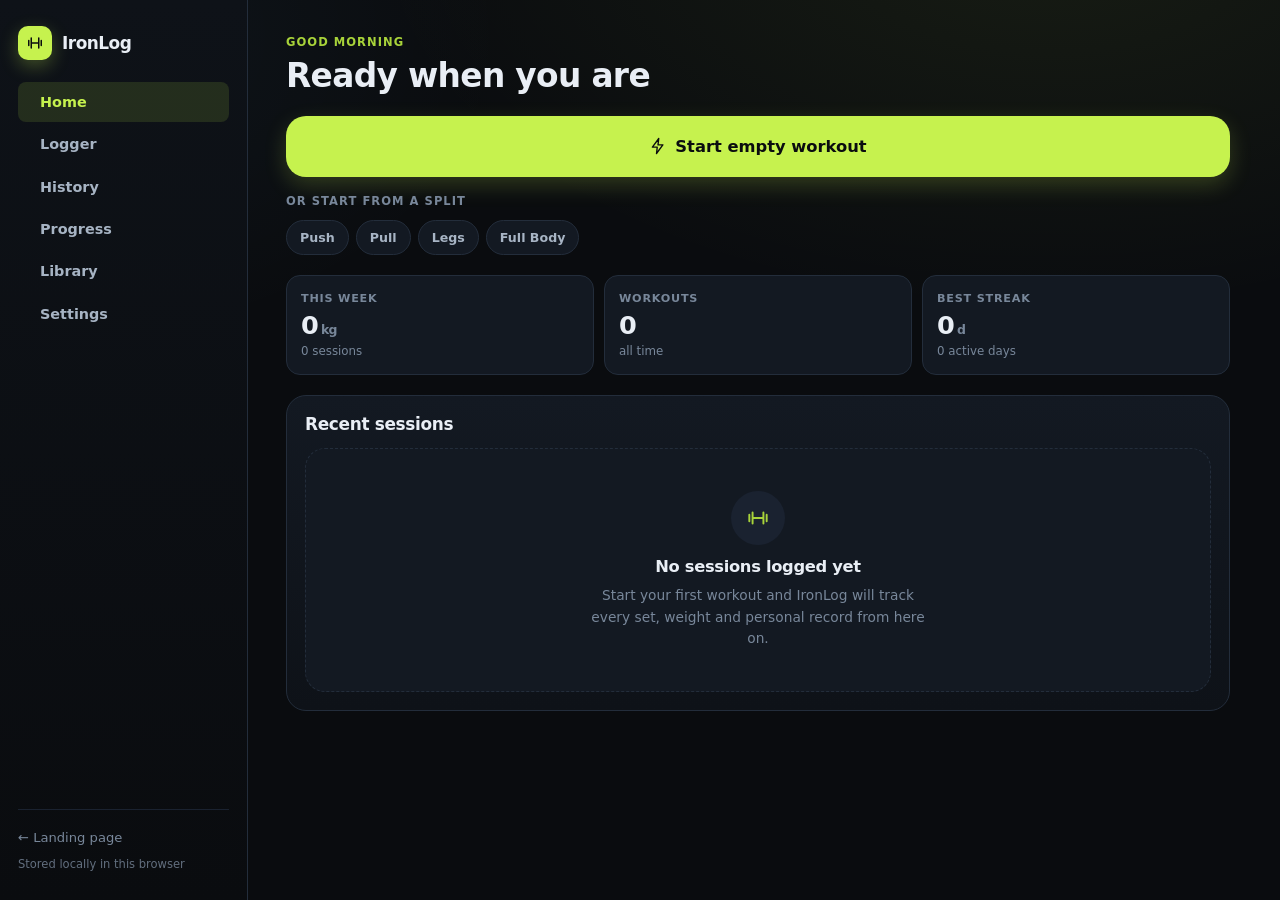
==== app/index.html @ e673126f "feat: IronLog — offline-first strength training log with landing page Adds a complete static web pro" ====
<!doctype html>
<html lang="en">
  <head>
    <meta charset="utf-8" />
    <meta name="viewport" content="width=device-width, initial-scale=1, viewport-fit=cover" />
    <title>IronLog — Strength training log</title>
    <meta
      name="description"
      content="IronLog is an offline-first strength training log. Track exercises, sets, volume, rest and personal records. No account, no server, no tracking."
    />
    <meta name="theme-color" content="#0a0c0f" />
    <link rel="canonical" href="./" />
    <link rel="manifest" href="./manifest.json" />
    <link rel="icon" href="../assets/img/logo.svg" type="image/svg+xml" />
    <link rel="apple-touch-icon" href="../assets/img/logo.svg" />
    <link rel="stylesheet" href="./css/app.css" />
    <script type="module" src="./js/main.js" defer></script>
  </head>
  <body>
    <a class="skip-link" href="#view-outlet">Skip to content</a>

    <div class="shell">
      <aside class="sidebar" aria-label="Primary">
        <a class="brand" href="#/home">
          <span class="brand-mark" aria-hidden="true">
            <svg viewBox="0 0 32 32" fill="none" stroke="currentColor" stroke-width="2.4" stroke-linecap="round">
              <path d="M6 12v8M10 8v16M22 8v16M26 12v8M10 16h12" />
            </svg>
          </span>
          <span class="brand-name">IronLog</span>
        </a>

        <nav class="nav">
          <a class="nav-item" data-route="home" href="#/home"><span class="nav-icon"></span>Home</a>
          <a class="nav-item" data-route="workout" href="#/workout"><span class="nav-icon"></span>Logger</a>
          <a class="nav-item" data-route="history" href="#/history"><span class="nav-icon"></span>History</a>
          <a class="nav-item" data-route="stats" href="#/stats"><span class="nav-icon"></span>Progress</a>
          <a class="nav-item" data-route="library" href="#/library"><span class="nav-icon"></span>Library</a>
          <a class="nav-item" data-route="settings" href="#/settings"><span class="nav-icon"></span>Settings</a>
        </nav>

        <div class="sidebar-foot">
          <a class="link-muted" href="../">← Landing page</a>
          <p class="storage-note">Stored locally in this browser</p>
        </div>
      </aside>

      <main class="main" id="view-outlet" tabindex="-1"></main>

      <nav class="tabbar" aria-label="Primary mobile">
        <a class="nav-item" data-route="home" href="#/home">Home</a>
        <a class="nav-item" data-route="workout" href="#/workout">Log</a>
        <a class="nav-item" data-route="history" href="#/history">History</a>
        <a class="nav-item" data-route="stats" href="#/stats">Progress</a>
        <a class="nav-item" data-route="library" href="#/library">Library</a>
      </nav>
    </div>

    <div id="toast-host" aria-live="polite"></div>
  </body>
</html>
---- app/css/app.css ----
/* ==========================================================================
   IronLog — application styles
   Original design system: graphite base, electric-lime accent.
   Mobile-first; the sidebar appears from 900px up.
   ========================================================================== */

:root {
  --bg: #0a0c0f;
  --bg-soft: #0e1218;
  --surface: #131922;
  --surface-2: #1a2230;
  --surface-3: #212b3a;
  --border: #232d3b;
  --border-soft: #1a2230;
  --text: #e9eef5;
  --text-dim: #a7b4c4;
  --muted: #78879a;
  --accent: #c6f24e;
  --accent-dim: #a8d33a;
  --accent-ink: #0a0c0f;
  --accent-soft: rgba(198, 242, 78, 0.12);
  --danger: #ff6b6b;
  --danger-soft: rgba(255, 107, 107, 0.12);
  --info: #6cc4ff;
  --radius-sm: 8px;
  --radius: 14px;
  --radius-lg: 20px;
  --shadow: 0 18px 44px rgba(0, 0, 0, 0.5);
  --font: ui-sans-serif, system-ui, -apple-system, "Segoe UI", Roboto, "Helvetica Neue", Arial, sans-serif;
  --mono: ui-monospace, SFMono-Regular, "SF Mono", Menlo, Consolas, monospace;
  --ease: cubic-bezier(0.22, 0.68, 0.36, 1);
}

*,
*::before,
*::after {
  box-sizing: border-box;
}

html,
body {
  margin: 0;
  padding: 0;
  min-height: 100%;
}

body {
  background:
    radial-gradient(1100px 620px at 82% -8%, rgba(198, 242, 78, 0.07), transparent 62%),
    radial-gradient(760px 520px at 4% 4%, rgba(108, 196, 255, 0.05), transparent 60%),
    var(--bg);
  color: var(--text);
  font-family: var(--font);
  font-size: 15px;
  line-height: 1.55;
  -webkit-font-smoothing: antialiased;
  text-rendering: optimizeLegibility;
}

body.sheet-open {
  overflow: hidden;
}

h1,
h2,
h3,
h4 {
  margin: 0;
  line-height: 1.18;
  letter-spacing: -0.02em;
  font-weight: 700;
}

h1 {
  font-size: clamp(1.5rem, 1.1rem + 1.6vw, 2.05rem);
}
h2 {
  font-size: 1.06rem;
}
h3 {
  font-size: 0.98rem;
}

p {
  margin: 0;
}

a {
  color: inherit;
  text-decoration: none;
}

button,
input,
select,
textarea {
  font: inherit;
  color: inherit;
}

.sr-only {
  position: absolute;
  width: 1px;
  height: 1px;
  padding: 0;
  margin: -1px;
  overflow: hidden;
  clip: rect(0 0 0 0);
  white-space: nowrap;
  border: 0;
}

.skip-link {
  position: absolute;
  left: -9999px;
  top: 0;
  z-index: 100;
  padding: 10px 16px;
  background: var(--accent);
  color: var(--accent-ink);
  border-radius: 0 0 var(--radius-sm) 0;
  font-weight: 700;
}
.skip-link:focus {
  left: 0;
}

:focus-visible {
  outline: 2px solid var(--accent);
  outline-offset: 2px;
}

.icon {
  width: 18px;
  height: 18px;
  flex: none;
}

/* ── Shell ─────────────────────────────────────────────────────────────── */

.shell {
  display: grid;
  grid-template-columns: 1fr;
  grid-template-rows: 1fr auto;
  min-height: 100dvh;
}

.sidebar {
  display: none;
}

.main {
  grid-row: 1;
  padding: 20px 16px calc(84px + env(safe-area-inset-bottom, 0px));
  max-width: 880px;
  width: 100%;
  margin: 0 auto;
}

.tabbar {
  grid-row: 2;
  position: sticky;
  bottom: 0;
  z-index: 30;
  display: grid;
  grid-template-columns: repeat(5, 1fr);
  gap: 2px;
  padding: 8px 6px calc(8px + env(safe-area-inset-bottom, 0px));
  background: rgba(10, 12, 15, 0.92);
  backdrop-filter: blur(14px);
  border-top: 1px solid var(--border);
}

.tabbar .nav-item {
  display: flex;
  flex-direction: column;
  align-items: center;
  gap: 3px;
  padding: 6px 2px;
  border-radius: var(--radius-sm);
  font-size: 0.68rem;
  font-weight: 600;
  letter-spacing: 0.01em;
  color: var(--muted);
  transition: color 0.16s var(--ease), background 0.16s var(--ease);
}

.tabbar .nav-item:hover {
  color: var(--text-dim);
}

.tabbar .nav-item.is-active {
  color: var(--accent);
  background: var(--accent-soft);
}

@media (min-width: 900px) {
  .shell {
    grid-template-columns: 248px 1fr;
    grid-template-rows: 1fr;
  }

  .sidebar {
    grid-row: 1;
    display: flex;
    flex-direction: column;
    gap: 22px;
    position: sticky;
    top: 0;
    height: 100dvh;
    padding: 26px 18px;
    background: linear-gradient(180deg, var(--bg-soft), var(--bg));
    border-right: 1px solid var(--border);
  }

  .main {
    grid-row: 1;
    padding: 34px 38px 60px;
    max-width: 1020px;
    margin: 0;
  }

  .tabbar {
    display: none;
  }
}

/* ── Brand + sidebar nav ───────────────────────────────────────────────── */

.brand {
  display: flex;
  align-items: center;
  gap: 10px;
}

.brand-mark {
  display: grid;
  place-items: center;
  width: 34px;
  height: 34px;
  border-radius: 10px;
  background: var(--accent);
  color: var(--accent-ink);
  box-shadow: 0 6px 18px rgba(198, 242, 78, 0.28);
}

.brand-mark svg {
  width: 20px;
  height: 20px;
}

.brand-name {
  font-size: 1.06rem;
  font-weight: 800;
  letter-spacing: -0.03em;
}

.nav {
  display: flex;
  flex-direction: column;
  gap: 2px;
}

.sidebar .nav-item {
  display: flex;
  align-items: center;
  gap: 10px;
  padding: 9px 12px;
  border-radius: var(--radius-sm);
  font-size: 0.9rem;
  font-weight: 600;
  color: var(--text-dim);
  transition: background 0.16s var(--ease), color 0.16s var(--ease);
}

.sidebar .nav-item:hover {
  background: var(--surface);
  color: var(--text);
}

.sidebar .nav-item.is-active {
  background: var(--accent-soft);
  color: var(--accent);
}

.sidebar-foot {
  margin-top: auto;
  display: flex;
  flex-direction: column;
  gap: 8px;
  padding-top: 18px;
  border-top: 1px solid var(--border-soft);
}

.link-muted {
  font-size: 0.82rem;
  color: var(--muted);
}
.link-muted:hover {
  color: var(--accent);
}

.storage-note {
  font-size: 0.72rem;
  color: var(--muted);
  opacity: 0.8;
}

/* ── View headers ──────────────────────────────────────────────────────── */

.view {
  display: flex;
  flex-direction: column;
  gap: 20px;
}

.view-head {
  display: flex;
  align-items: flex-end;
  justify-content: space-between;
  gap: 16px;
}

.eyebrow {
  font-size: 0.72rem;
  font-weight: 700;
  letter-spacing: 0.09em;
  text-transform: uppercase;
  color: var(--accent-dim);
  margin-bottom: 5px;
}

/* ── Panels ────────────────────────────────────────────────────────────── */

.panel {
  background: linear-gradient(180deg, var(--surface), var(--bg-soft));
  border: 1px solid var(--border);
  border-radius: var(--radius-lg);
  padding: 18px;
}

.panel-head {
  display: flex;
  align-items: center;
  justify-content: space-between;
  gap: 12px;
  margin-bottom: 14px;
}

.panel-head h2 {
  display: flex;
  align-items: center;
  gap: 8px;
}

.panel-note {
  font-size: 0.74rem;
  color: var(--muted);
}

.panel-hint {
  font-size: 0.82rem;
  color: var(--muted);
  line-height: 1.6;
  margin-top: 10px;
}

.panel-empty {
  font-size: 0.86rem;
  color: var(--muted);
}

/* ── Tiles ─────────────────────────────────────────────────────────────── */

.tile-grid {
  display: grid;
  grid-template-columns: repeat(auto-fit, minmax(140px, 1fr));
  gap: 10px;
}

.tile-grid-4 {
  grid-template-columns: repeat(2, 1fr);
}

@media (min-width: 700px) {
  .tile-grid-4 {
    grid-template-columns: repeat(4, 1fr);
  }
}

.tile {
  display: flex;
  flex-direction: column;
  gap: 3px;
  padding: 14px;
  background: var(--surface);
  border: 1px solid var(--border);
  border-radius: var(--radius);
}

.tile-label {
  font-size: 0.7rem;
  font-weight: 700;
  letter-spacing: 0.07em;
  text-transform: uppercase;
  color: var(--muted);
}

.tile-value {
  font-size: 1.6rem;
  font-weight: 800;
  letter-spacing: -0.03em;
  line-height: 1.1;
  font-variant-numeric: tabular-nums;
}

.tile-value em {
  font-size: 0.78rem;
  font-style: normal;
  font-weight: 700;
  color: var(--muted);
  margin-left: 3px;
}

.tile-hint {
  font-size: 0.74rem;
  color: var(--muted);
}

.tile.tone-accent {
  border-color: rgba(198, 242, 78, 0.32);
  background: linear-gradient(160deg, var(--accent-soft), var(--surface) 62%);
}

.tile.tone-accent .tile-value {
  color: var(--accent);
}

/* ── Buttons ───────────────────────────────────────────────────────────── */

.btn {
  display: inline-flex;
  align-items: center;
  justify-content: center;
  gap: 8px;
  padding: 10px 16px;
  border: 1px solid transparent;
  border-radius: var(--radius);
  background: var(--surface-2);
  color: var(--text);
  font-size: 0.88rem;
  font-weight: 700;
  cursor: pointer;
  transition: transform 0.12s var(--ease), background 0.16s var(--ease), border-color 0.16s var(--ease),
    opacity 0.16s var(--ease);
  -webkit-tap-highlight-color: transparent;
}

.btn:hover {
  background: var(--surface-3);
}
.btn:active {
  transform: scale(0.98);
}
.btn:disabled {
  opacity: 0.42;
  cursor: not-allowed;
}

.btn-primary {
  background: var(--accent);
  color: var(--accent-ink);
  box-shadow: 0 8px 22px rgba(198, 242, 78, 0.2);
}
.btn-primary:hover {
  background: #d3fb63;
}

.btn-outline {
  background: transparent;
  border-color: var(--border);
  color: var(--text-dim);
}
.btn-outline:hover {
  border-color: var(--accent-dim);
  color: var(--accent);
  background: var(--accent-soft);
}

.btn-ghost {
  background: transparent;
  color: var(--text-dim);
}
.btn-ghost:hover {
  background: var(--surface);
  color: var(--text);
}

.btn-danger-ghost {
  background: transparent;
  border-color: var(--border);
  color: var(--danger);
}
.btn-danger-ghost:hover {
  background: var(--danger-soft);
  border-color: rgba(255, 107, 107, 0.4);
}

.btn-lg {
  padding: 13px 22px;
  font-size: 0.95rem;
}
.btn-xl {
  padding: 17px 26px;
  font-size: 1.02rem;
  border-radius: var(--radius-lg);
  width: 100%;
}
.btn-wide {
  width: 100%;
}
.btn-small {
  padding: 7px 12px;
  font-size: 0.8rem;
  border-radius: var(--radius-sm);
}

.btn-sub {
  font-size: 0.72rem;
  font-weight: 600;
  opacity: 0.72;
  margin-left: 2px;
}

.icon-btn {
  display: grid;
  place-items: center;
  width: 34px;
  height: 34px;
  border: 1px solid transparent;
  border-radius: var(--radius-sm);
  background: transparent;
  color: var(--muted);
  cursor: pointer;
  transition: color 0.16s var(--ease), background 0.16s var(--ease);
}
.icon-btn:hover {
  color: var(--danger);
  background: var(--danger-soft);
}

.link {
  display: inline-flex;
  align-items: center;
  gap: 4px;
  font-size: 0.82rem;
  font-weight: 700;
  color: var(--accent);
}
.link:hover {
  text-decoration: underline;
}

/* ── Pills, badges, chips ──────────────────────────────────────────────── */

.pill {
  display: inline-flex;
  align-items: center;
  gap: 5px;
  padding: 3px 9px;
  border-radius: 999px;
  font-size: 0.68rem;
  font-weight: 800;
  letter-spacing: 0.05em;
  text-transform: uppercase;
}

.pill-live {
  background: var(--accent-soft);
  color: var(--accent);
}

.pill-live .dot {
  width: 6px;
  height: 6px;
  border-radius: 50%;
  background: var(--accent);
  animation: pulse 1.7s infinite var(--ease);
}

@keyframes pulse {
  0%,
  100% {
    opacity: 1;
    transform: scale(1);
  }
  50% {
    opacity: 0.35;
    transform: scale(0.82);
  }
}

.pill-custom {
  background: rgba(108, 196, 255, 0.14);
  color: var(--info);
  font-style: normal;
  margin-left: 6px;
}

.badge {
  display: inline-block;
  padding: 2px 8px;
  border-radius: 999px;
  font-size: 0.68rem;
  font-weight: 700;
  text-transform: capitalize;
  background: var(--surface-2);
  border: 1px solid var(--border);
  color: var(--text-dim);
}

.badge-chest {
  color: #ff9d7a;
  border-color: rgba(255, 157, 122, 0.28);
}
.badge-back {
  color: #7ad0ff;
  border-color: rgba(122, 208, 255, 0.28);
}
.badge-shoulders {
  color: #c8a6ff;
  border-color: rgba(200, 166, 255, 0.28);
}
.badge-quads,
.badge-hamstrings,
.badge-glutes,
.badge-calves {
  color: #8ce0b0;
  border-color: rgba(140, 224, 176, 0.28);
}
.badge-biceps,
.badge-triceps,
.badge-forearms {
  color: #ffd479;
  border-color: rgba(255, 212, 121, 0.28);
}
.badge-core {
  color: #ff9dc4;
  border-color: rgba(255, 157, 196, 0.28);
}
.badge-cardio {
  color: #9ae6ff;
  border-color: rgba(154, 230, 255, 0.28);
}

.badge-row {
  display: flex;
  flex-wrap: wrap;
  gap: 4px;
  margin-top: 6px;
}

.chip-row {
  display: flex;
  flex-wrap: wrap;
  gap: 7px;
}

.chip-scroll {
  flex-wrap: nowrap;
  overflow-x: auto;
  padding-bottom: 6px;
  scrollbar-width: thin;
  -webkit-overflow-scrolling: touch;
}

.chip {
  flex: none;
  padding: 7px 13px;
  border: 1px solid var(--border);
  border-radius: 999px;
  background: var(--surface);
  color: var(--text-dim);
  font-size: 0.79rem;
  font-weight: 650;
  text-transform: capitalize;
  cursor: pointer;
  transition: all 0.16s var(--ease);
}

.chip:hover {
  border-color: var(--accent-dim);
  color: var(--accent);
}

.chip.is-active {
  background: var(--accent);
  border-color: var(--accent);
  color: var(--accent-ink);
  font-weight: 800;
}

/* ── Home ──────────────────────────────────────────────────────────────── */

.streak-flame {
  display: grid;
  place-items: center;
  width: 46px;
  height: 46px;
  border-radius: 50%;
  background: linear-gradient(150deg, rgba(255, 157, 122, 0.2), rgba(198, 242, 78, 0.14));
  color: var(--accent);
}

.streak-flame .icon {
  width: 24px;
  height: 24px;
}

.active-banner {
  display: flex;
  flex-direction: column;
  gap: 14px;
  padding: 18px;
  border-radius: var(--radius-lg);
  background: linear-gradient(140deg, rgba(198, 242, 78, 0.14), var(--surface) 58%);
  border: 1px solid rgba(198, 242, 78, 0.34);
}

.active-banner-text {
  display: flex;
  flex-direction: column;
  gap: 6px;
}

.active-banner-text h2 {
  font-size: 1.24rem;
}

.active-banner-text p {
  font-size: 0.84rem;
  color: var(--text-dim);
  font-variant-numeric: tabular-nums;
}

@media (min-width: 620px) {
  .active-banner {
    flex-direction: row;
    align-items: center;
    justify-content: space-between;
  }
  .active-banner .btn {
    width: auto;
  }
}

.start-panel {
  display: flex;
  flex-direction: column;
  gap: 12px;
}

.quick-starts {
  display: flex;
  flex-direction: column;
  gap: 9px;
  padding-top: 4px;
}

.quick-starts .eyebrow {
  color: var(--muted);
  margin: 0;
}

.session-list {
  list-style: none;
  margin: 0;
  padding: 0;
  display: flex;
  flex-direction: column;
}

.session-row {
  display: grid;
  grid-template-columns: 54px 1fr 18px;
  gap: 13px;
  align-items: center;
  padding: 13px 4px;
  border-bottom: 1px solid var(--border-soft);
  transition: background 0.16s var(--ease);
}

.session-list li:last-child .session-row {
  border-bottom: 0;
}

.session-row:hover {
  background: var(--surface);
}

.session-date {
  display: flex;
  flex-direction: column;
  align-items: center;
  gap: 1px;
  padding: 7px 4px;
  border-radius: var(--radius-sm);
  background: var(--surface-2);
  border: 1px solid var(--border);
}

.session-date strong {
  font-size: 1rem;
  line-height: 1;
  font-variant-numeric: tabular-nums;
}

.session-date span {
  font-size: 0.62rem;
  text-transform: uppercase;
  letter-spacing: 0.06em;
  color: var(--muted);
}

.session-body {
  display: flex;
  flex-direction: column;
  gap: 2px;
  min-width: 0;
}

.session-name {
  font-weight: 700;
  font-size: 0.93rem;
}

.session-meta {
  display: flex;
  flex-wrap: wrap;
  align-items: center;
  gap: 6px;
  font-size: 0.76rem;
  color: var(--muted);
  font-variant-numeric: tabular-nums;
}

.session-go {
  color: var(--muted);
}

.pr-flag {
  display: inline-flex;
  align-items: center;
  gap: 3px;
  color: var(--accent);
  font-weight: 700;
}

.pr-flag .icon {
  width: 13px;
  height: 13px;
}

/* ── Empty state ───────────────────────────────────────────────────────── */

.empty {
  display: flex;
  flex-direction: column;
  align-items: center;
  gap: 9px;
  padding: 42px 24px;
  text-align: center;
  background: var(--surface);
  border: 1px dashed var(--border);
  border-radius: var(--radius-lg);
}

.empty-mark {
  display: grid;
  place-items: center;
  width: 54px;
  height: 54px;
  border-radius: 50%;
  background: var(--surface-2);
  color: var(--accent-dim);
  margin-bottom: 3px;
}

.empty-mark .icon {
  width: 26px;
  height: 26px;
}

.empty h3 {
  font-size: 1.02rem;
}

.empty p {
  max-width: 40ch;
  font-size: 0.86rem;
  color: var(--muted);
}

.empty .btn {
  margin-top: 8px;
}

/* ── Logger ────────────────────────────────────────────────────────────── */

.logger-head {
  display: flex;
  flex-direction: column;
  gap: 10px;
  padding-bottom: 16px;
  border-bottom: 1px solid var(--border);
}

@media (min-width: 620px) {
  .logger-head {
    flex-direction: row;
    align-items: center;
    justify-content: space-between;
  }
}

.logger-title {
  display: flex;
  align-items: center;
  gap: 10px;
  flex-wrap: wrap;
}

.logger-name {
  flex: 1;
  min-width: 150px;
  padding: 6px 10px;
  border: 1px solid transparent;
  border-radius: var(--radius-sm);
  background: transparent;
  font-size: 1.22rem;
  font-weight: 800;
  letter-spacing: -0.025em;
}

.logger-name:hover {
  border-color: var(--border);
}
.logger-name:focus {
  background: var(--surface);
  border-color: var(--accent-dim);
  outline: none;
}

.logger-clock {
  display: flex;
  flex-direction: column;
  align-items: flex-start;
  gap: 1px;
}

@media (min-width: 620px) {
  .logger-clock {
    align-items: flex-end;
  }
}

.logger-clock strong {
  font-family: var(--mono);
  font-size: 1.34rem;
  font-weight: 700;
  font-variant-numeric: tabular-nums;
  color: var(--accent);
  letter-spacing: -0.02em;
}

.logger-clock span {
  font-size: 0.74rem;
  color: var(--muted);
  font-variant-numeric: tabular-nums;
}

.exercise-stack {
  display: flex;
  flex-direction: column;
  gap: 14px;
}

.exercise-card {
  background: linear-gradient(180deg, var(--surface), var(--bg-soft));
  border: 1px solid var(--border);
  border-radius: var(--radius-lg);
  padding: 15px;
  display: flex;
  flex-direction: column;
  gap: 12px;
}

.exercise-head {
  display: flex;
  align-items: flex-start;
  justify-content: space-between;
  gap: 10px;
}

.exercise-head h3 {
  font-size: 1rem;
  letter-spacing: -0.02em;
}

.exercise-sub {
  display: flex;
  flex-wrap: wrap;
  align-items: center;
  gap: 8px;
  font-size: 0.75rem;
  color: var(--muted);
  text-transform: capitalize;
  margin-top: 3px;
}

.last-perf {
  padding: 2px 8px;
  border-radius: 999px;
  background: var(--surface-2);
  border: 1px solid var(--border);
  font-variant-numeric: tabular-nums;
  text-transform: none;
}

/* Set table */
.set-table {
  display: flex;
  flex-direction: column;
  gap: 5px;
}

.set-row {
  display: grid;
  grid-template-columns: 26px 1fr 74px 66px 52px 34px 26px;
  align-items: center;
  gap: 6px;
  padding: 5px 6px;
  border-radius: var(--radius-sm);
  transition: background 0.16s var(--ease);
}

.set-row:hover {
  background: var(--surface-2);
}

.set-row.is-done {
  background: var(--accent-soft);
}

.set-head {
  font-size: 0.64rem;
  font-weight: 800;
  letter-spacing: 0.08em;
  text-transform: uppercase;
  color: var(--muted);
  padding-bottom: 2px;
}

.set-head:hover {
  background: transparent;
}

.set-number {
  display: grid;
  place-items: center;
  width: 22px;
  height: 22px;
  border-radius: 6px;
  background: var(--surface-2);
  font-size: 0.72rem;
  font-weight: 800;
  color: var(--text-dim);
  font-variant-numeric: tabular-nums;
}

.set-row.is-done .set-number {
  background: var(--accent);
  color: var(--accent-ink);
}

.set-previous {
  font-size: 0.74rem;
  color: var(--muted);
  font-variant-numeric: tabular-nums;
  text-align: center;
  overflow: hidden;
  text-overflow: ellipsis;
  white-space: nowrap;
}

.set-input {
  width: 100%;
  padding: 7px 6px;
  border: 1px solid var(--border);
  border-radius: var(--radius-sm);
  background: var(--bg);
  text-align: center;
  font-size: 0.88rem;
  font-weight: 700;
  font-variant-numeric: tabular-nums;
  -moz-appearance: textfield;
  appearance: textfield;
}

.set-input::-webkit-outer-spin-button,
.set-input::-webkit-inner-spin-button {
  -webkit-appearance: none;
  margin: 0;
}

.set-input:focus {
  border-color: var(--accent);
  background: var(--surface-2);
  outline: none;
}

.set-onerm {
  font-size: 0.76rem;
  font-weight: 700;
  color: var(--info);
  text-align: center;
  font-variant-numeric: tabular-nums;
}

.tick {
  display: grid;
  place-items: center;
  width: 30px;
  height: 30px;
  border: 1.5px solid var(--border);
  border-radius: 9px;
  background: transparent;
  color: transparent;
  cursor: pointer;
  transition: all 0.16s var(--ease);
}

.tick .icon {
  width: 16px;
  height: 16px;
}

.tick:hover {
  border-color: var(--accent-dim);
}

.tick.is-on {
  background: var(--accent);
  border-color: var(--accent);
  color: var(--accent-ink);
}

.set-delete {
  display: grid;
  place-items: center;
  width: 24px;
  height: 24px;
  border: 0;
  border-radius: 6px;
  background: transparent;
  color: var(--muted);
  opacity: 0;
  cursor: pointer;
  transition: opacity 0.16s var(--ease), color 0.16s var(--ease);
}

.set-delete .icon {
  width: 14px;
  height: 14px;
}

.set-row:hover .set-delete,
.set-delete:focus-visible {
  opacity: 1;
}

.set-delete:hover {
  color: var(--danger);
}

.exercise-foot {
  display: flex;
  gap: 8px;
  flex-wrap: wrap;
}

.logger-actions {
  display: flex;
  gap: 10px;
  padding-top: 8px;
  flex-wrap: wrap;
}

.logger-actions .btn {
  flex: 1;
  min-width: 130px;
}

/* ── Rest timer bar ────────────────────────────────────────────────────── */

.timer-bar {
  display: grid;
  grid-template-columns: 22px 1fr auto auto auto;
  align-items: center;
  gap: 10px;
  padding: 11px 14px;
  border-radius: var(--radius);
  background: linear-gradient(100deg, rgba(108, 196, 255, 0.14), var(--surface) 62%);
  border: 1px solid rgba(108, 196, 255, 0.32);
  position: sticky;
  top: 8px;
  z-index: 20;
}

.timer-icon {
  display: grid;
  place-items: center;
  color: var(--info);
}

.timer-track {
  height: 6px;
  border-radius: 999px;
  background: var(--surface-3);
  overflow: hidden;
}

.timer-fill {
  display: block;
  height: 100%;
  border-radius: 999px;
  background: linear-gradient(90deg, var(--info), var(--accent));
  transition: width 0.25s linear;
}

.timer-read {
  font-family: var(--mono);
  font-size: 1.04rem;
  font-weight: 700;
  font-variant-numeric: tabular-nums;
  min-width: 52px;
  text-align: right;
}

.timer-btn {
  padding: 5px 9px;
  border: 1px solid var(--border);
  border-radius: var(--radius-sm);
  background: var(--surface-2);
  color: var(--text-dim);
  font-size: 0.72rem;
  font-weight: 800;
  cursor: pointer;
  display: grid;
  place-items: center;
}

.timer-btn:hover {
  border-color: var(--accent-dim);
  color: var(--accent);
}

.timer-btn .icon {
  width: 13px;
  height: 13px;
}

/* ── Sheets (bottom drawer / modal) ────────────────────────────────────── */

.sheet {
  position: fixed;
  inset: 0;
  z-index: 60;
  display: flex;
  align-items: flex-end;
  justify-content: center;
}

.sheet[hidden] {
  display: none;
}

.sheet-backdrop {
  position: absolute;
  inset: 0;
  background: rgba(4, 6, 9, 0.72);
  backdrop-filter: blur(3px);
  opacity: 0;
  transition: opacity 0.2s var(--ease);
}

.sheet.is-open .sheet-backdrop {
  opacity: 1;
}

.sheet-panel {
  position: relative;
  display: flex;
  flex-direction: column;
  width: 100%;
  max-width: 560px;
  max-height: 88dvh;
  background: var(--bg-soft);
  border: 1px solid var(--border);
  border-bottom: 0;
  border-radius: var(--radius-lg) var(--radius-lg) 0 0;
  box-shadow: var(--shadow);
  transform: translateY(14px);
  opacity: 0;
  transition: transform 0.22s var(--ease), opacity 0.22s var(--ease);
  padding-bottom: env(safe-area-inset-bottom, 0px);
}

.sheet.is-open .sheet-panel {
  transform: translateY(0);
  opacity: 1;
}

@media (min-width: 620px) {
  .sheet {
    align-items: center;
    padding: 24px;
  }
  .sheet-panel {
    border-bottom: 1px solid var(--border);
    border-radius: var(--radius-lg);
    max-height: 82dvh;
  }
  .sheet-panel-sm {
    max-width: 440px;
  }
}

.sheet-head {
  display: flex;
  align-items: center;
  justify-content: space-between;
  gap: 12px;
  padding: 16px 18px 12px;
  border-bottom: 1px solid var(--border-soft);
}

.sheet-head h2 {
  font-size: 1.06rem;
}

.sheet-search {
  display: flex;
  align-items: center;
  gap: 9px;
  margin: 13px 18px 9px;
  padding: 9px 13px;
  border: 1px solid var(--border);
  border-radius: var(--radius);
  background: var(--surface);
  color: var(--muted);
}

.sheet-search input {
  flex: 1;
  border: 0;
  background: transparent;
  font-size: 0.9rem;
  outline: none;
}

#picker-muscles {
  padding: 0 18px 11px;
}

.picker-list {
  flex: 1;
  overflow-y: auto;
  list-style: none;
  margin: 0;
  padding: 0 10px 10px;
}

.picker-row button {
  display: flex;
  flex-direction: column;
  gap: 2px;
  width: 100%;
  padding: 11px 12px;
  border: 0;
  border-radius: var(--radius-sm);
  background: transparent;
  text-align: left;
  cursor: pointer;
  transition: background 0.14s var(--ease);
}

.picker-row button:hover {
  background: var(--surface-2);
}

.picker-name {
  display: flex;
  align-items: center;
  font-size: 0.9rem;
  font-weight: 700;
}

.picker-meta {
  font-size: 0.74rem;
  color: var(--muted);
  text-transform: capitalize;
}

.picker-empty {
  padding: 26px 12px;
  text-align: center;
  font-size: 0.86rem;
  color: var(--muted);
}

.sheet-foot {
  padding: 12px 18px 16px;
  border-top: 1px solid var(--border-soft);
}

.sheet-form {
  display: flex;
  flex-direction: column;
  gap: 13px;
  padding: 16px 18px 20px;
}

.field {
  display: flex;
  flex-direction: column;
  gap: 5px;
}

.field span {
  font-size: 0.73rem;
  font-weight: 800;
  letter-spacing: 0.06em;
  text-transform: uppercase;
  color: var(--muted);
}

.field span em {
  font-style: normal;
  text-transform: none;
  letter-spacing: 0;
  font-weight: 600;
  opacity: 0.7;
}

.field input,
.field select {
  padding: 10px 12px;
  border: 1px solid var(--border);
  border-radius: var(--radius-sm);
  background: var(--surface);
  font-size: 0.9rem;
  outline: none;
}

.field input:focus,
.field select:focus {
  border-color: var(--accent);
}

.form-error {
  padding: 9px 12px;
  border-radius: var(--radius-sm);
  background: var(--danger-soft);
  border: 1px solid rgba(255, 107, 107, 0.3);
  color: var(--danger);
  font-size: 0.82rem;
  font-weight: 600;
}

.form-error[hidden] {
  display: none;
}

/* ── Summary modal ─────────────────────────────────────────────────────── */

.summary {
  display: flex;
  flex-direction: column;
  align-items: center;
  gap: 11px;
  padding: 30px 24px 26px;
  text-align: center;
}

.summary-mark {
  display: grid;
  place-items: center;
  width: 60px;
  height: 60px;
  border-radius: 50%;
  background: var(--accent);
  color: var(--accent-ink);
  box-shadow: 0 10px 30px rgba(198, 242, 78, 0.3);
}

.summary-mark .icon {
  width: 30px;
  height: 30px;
}

.summary h2 {
  font-size: 1.36rem;
}

.summary-name {
  font-size: 0.88rem;
  color: var(--muted);
}

.summary-grid {
  display: grid;
  grid-template-columns: repeat(4, 1fr);
  gap: 8px;
  width: 100%;
  margin: 10px 0 4px;
}

.summary-grid > div {
  display: flex;
  flex-direction: column;
  gap: 2px;
  padding: 11px 6px;
  border-radius: var(--radius);
  background: var(--surface);
  border: 1px solid var(--border);
}

.summary-grid strong {
  font-size: 1.16rem;
  font-weight: 800;
  font-variant-numeric: tabular-nums;
  letter-spacing: -0.02em;
}

.summary-grid span {
  font-size: 0.64rem;
  text-transform: uppercase;
  letter-spacing: 0.06em;
  color: var(--muted);
}

.summary-records {
  width: 100%;
  padding: 13px;
  border-radius: var(--radius);
  background: linear-gradient(140deg, var(--accent-soft), var(--surface) 70%);
  border: 1px solid rgba(198, 242, 78, 0.3);
}

.summary-records h3 {
  display: flex;
  align-items: center;
  justify-content: center;
  gap: 6px;
  font-size: 0.88rem;
  color: var(--accent);
  margin-bottom: 8px;
}

.summary-records ul {
  list-style: none;
  margin: 0;
  padding: 0;
  display: flex;
  flex-direction: column;
  gap: 5px;
}

.summary-records li {
  display: flex;
  justify-content: space-between;
  gap: 10px;
  font-size: 0.8rem;
}

.summary-records b {
  font-weight: 700;
}

.summary-records span {
  color: var(--muted);
  text-transform: capitalize;
}

.summary-actions {
  display: flex;
  flex-direction: column;
  gap: 8px;
  width: 100%;
  margin-top: 6px;
}

/* ── History ───────────────────────────────────────────────────────────── */

.month-group {
  display: flex;
  flex-direction: column;
  gap: 9px;
}

.month-title {
  font-size: 0.74rem;
  font-weight: 800;
  letter-spacing: 0.09em;
  text-transform: uppercase;
  color: var(--muted);
}

.history-list {
  list-style: none;
  margin: 0;
  padding: 0;
  display: flex;
  flex-direction: column;
  gap: 8px;
}

.history-item {
  background: var(--surface);
  border: 1px solid var(--border);
  border-radius: var(--radius);
  overflow: hidden;
  transition: border-color 0.16s var(--ease);
}

.history-item.is-open {
  border-color: rgba(198, 242, 78, 0.34);
}

.history-head {
  display: grid;
  grid-template-columns: 48px 1fr 18px;
  gap: 12px;
  align-items: center;
  width: 100%;
  padding: 13px 14px;
  border: 0;
  background: transparent;
  text-align: left;
  cursor: pointer;
}

.history-head:hover {
  background: var(--surface-2);
}

.history-date {
  display: flex;
  flex-direction: column;
  align-items: center;
  gap: 1px;
  padding: 6px 2px;
  border-radius: var(--radius-sm);
  background: var(--surface-2);
  border: 1px solid var(--border);
}

.history-date strong {
  font-size: 0.98rem;
  line-height: 1;
  font-variant-numeric: tabular-nums;
}

.history-date span {
  font-size: 0.6rem;
  text-transform: uppercase;
  letter-spacing: 0.05em;
  color: var(--muted);
}

.history-main {
  display: flex;
  flex-direction: column;
  gap: 3px;
  min-width: 0;
}

.history-name {
  font-weight: 700;
  font-size: 0.93rem;
}

.history-meta {
  font-size: 0.75rem;
  color: var(--muted);
  font-variant-numeric: tabular-nums;
}

.history-chev {
  color: var(--muted);
  transition: transform 0.2s var(--ease);
}

.history-item.is-open .history-chev {
  transform: rotate(90deg);
  color: var(--accent);
}

.history-detail {
  display: flex;
  flex-direction: column;
  gap: 13px;
  padding: 4px 14px 16px;
  border-top: 1px solid var(--border-soft);
}

.detail-exercise {
  padding-top: 11px;
}

.detail-head {
  display: flex;
  align-items: center;
  gap: 8px;
  margin-bottom: 7px;
}

.detail-head h4 {
  font-size: 0.88rem;
}

.detail-empty {
  font-size: 0.78rem;
  color: var(--muted);
  font-style: italic;
}

.detail-sets {
  list-style: none;
  margin: 0;
  padding: 0;
  display: flex;
  flex-direction: column;
  gap: 3px;
}

.detail-sets li {
  display: grid;
  grid-template-columns: 26px 1fr auto;
  gap: 10px;
  align-items: center;
  padding: 6px 9px;
  border-radius: var(--radius-sm);
  background: var(--bg-soft);
  font-size: 0.83rem;
  font-variant-numeric: tabular-nums;
}

.detail-set-n {
  display: grid;
  place-items: center;
  width: 20px;
  height: 20px;
  border-radius: 5px;
  background: var(--accent);
  color: var(--accent-ink);
  font-size: 0.68rem;
  font-weight: 800;
}

.detail-set-v {
  font-weight: 700;
}

.detail-set-vol {
  color: var(--muted);
  font-size: 0.76rem;
}

.detail-records,
.detail-notes {
  padding: 12px;
  border-radius: var(--radius);
  background: var(--bg-soft);
  border: 1px solid var(--border-soft);
}

.detail-records h4,
.detail-notes h4 {
  display: flex;
  align-items: center;
  gap: 6px;
  font-size: 0.8rem;
  color: var(--accent);
  margin-bottom: 6px;
}

.detail-records ul {
  list-style: none;
  margin: 0;
  padding: 0;
  display: flex;
  flex-direction: column;
  gap: 3px;
  font-size: 0.8rem;
}

.detail-notes p {
  font-size: 0.83rem;
  color: var(--text-dim);
  white-space: pre-wrap;
}

.detail-actions {
  display: flex;
  gap: 8px;
  flex-wrap: wrap;
  padding-top: 3px;
}

/* ── Stats ─────────────────────────────────────────────────────────────── */

.chart {
  --chart-h: 132px;
  display: flex;
  flex-direction: column;
  gap: 7px;
}

.chart svg {
  width: 100%;
  height: var(--chart-h);
  display: block;
}

.chart-bar {
  fill: var(--accent);
  opacity: 0.82;
  transition: opacity 0.16s var(--ease);
}

.chart-bar:hover {
  opacity: 1;
}

.chart-axis {
  display: flex;
  justify-content: space-between;
  font-size: 0.68rem;
  color: var(--muted);
  font-variant-numeric: tabular-nums;
}

.chart-empty {
  padding: 30px 12px;
  text-align: center;
  font-size: 0.84rem;
  color: var(--muted);
  background: var(--bg-soft);
  border-radius: var(--radius);
}

.dist {
  list-style: none;
  margin: 0;
  padding: 0;
  display: flex;
  flex-direction: column;
  gap: 9px;
}

.dist li {
  display: grid;
  grid-template-columns: 92px 1fr auto;
  gap: 11px;
  align-items: center;
  font-size: 0.8rem;
}

.dist-name {
  text-transform: capitalize;
  color: var(--text-dim);
  font-weight: 600;
  overflow: hidden;
  text-overflow: ellipsis;
  white-space: nowrap;
}

.dist-track {
  height: 8px;
  border-radius: 999px;
  background: var(--surface-2);
  overflow: hidden;
}

.dist-fill {
  display: block;
  height: 100%;
  border-radius: 999px;
  background: linear-gradient(90deg, var(--accent-dim), var(--accent));
}

.dist-value {
  color: var(--muted);
  font-variant-numeric: tabular-nums;
  font-size: 0.75rem;
  min-width: 56px;
  text-align: right;
}

.pr-list {
  list-style: none;
  margin: 0;
  padding: 0;
  display: flex;
  flex-direction: column;
}

.pr-row {
  display: flex;
  align-items: center;
  justify-content: space-between;
  gap: 12px;
  padding: 11px 2px;
  border-bottom: 1px solid var(--border-soft);
  flex-wrap: wrap;
}

.pr-list li:last-child {
  border-bottom: 0;
}

.pr-name {
  display: flex;
  flex-direction: column;
  gap: 1px;
  font-weight: 700;
  font-size: 0.89rem;
  min-width: 120px;
  flex: 1;
}

.pr-name em {
  font-style: normal;
  font-size: 0.71rem;
  font-weight: 500;
  color: var(--muted);
}

.pr-values {
  display: flex;
  gap: 7px;
  flex-wrap: wrap;
}

.pr-value {
  display: flex;
  flex-direction: column;
  align-items: center;
  gap: 1px;
  min-width: 62px;
  padding: 6px 9px;
  border-radius: var(--radius-sm);
  background: var(--surface-2);
  border: 1px solid var(--border);
}

.pr-value b {
  font-size: 0.94rem;
  font-weight: 800;
  font-variant-numeric: tabular-nums;
  line-height: 1.1;
}

.pr-value i {
  font-style: normal;
  font-size: 0.62rem;
  color: var(--text-dim);
}

.pr-value u {
  text-decoration: none;
  font-size: 0.58rem;
  text-transform: uppercase;
  letter-spacing: 0.05em;
  color: var(--muted);
}

.pr-value-accent {
  background: var(--accent-soft);
  border-color: rgba(198, 242, 78, 0.3);
}

.pr-value-accent b {
  color: var(--accent);
}

/* ── Library ───────────────────────────────────────────────────────────── */

.search-bar {
  display: flex;
  align-items: center;
  gap: 10px;
  padding: 11px 14px;
  border: 1px solid var(--border);
  border-radius: var(--radius);
  background: var(--surface);
  color: var(--muted);
}

.search-bar:focus-within {
  border-color: var(--accent-dim);
}

.search-bar input {
  flex: 1;
  border: 0;
  background: transparent;
  font-size: 0.9rem;
  outline: none;
  color: var(--text);
}

.library-list {
  list-style: none;
  margin: 0;
  padding: 0;
  display: flex;
  flex-direction: column;
  gap: 6px;
}

.library-row {
  display: flex;
  align-items: center;
  justify-content: space-between;
  gap: 10px;
  padding: 12px 14px;
  background: var(--surface);
  border: 1px solid var(--border-soft);
  border-radius: var(--radius);
  transition: border-color 0.16s var(--ease);
}

.library-row:hover {
  border-color: var(--border);
}

.library-main {
  display: flex;
  flex-direction: column;
  gap: 5px;
  min-width: 0;
}

.library-name {
  display: flex;
  align-items: center;
  font-weight: 700;
  font-size: 0.9rem;
}

.library-meta {
  display: flex;
  align-items: center;
  gap: 8px;
  flex-wrap: wrap;
  font-size: 0.74rem;
  color: var(--muted);
}

.library-meta .equip {
  text-transform: capitalize;
}

.library-meta .note {
  display: inline-flex;
  align-items: center;
  gap: 3px;
  font-style: italic;
  opacity: 0.85;
}

.library-meta .note .icon {
  width: 12px;
  height: 12px;
}

/* ── Settings ──────────────────────────────────────────────────────────── */

.segmented {
  display: inline-flex;
  gap: 3px;
  padding: 3px;
  border-radius: var(--radius);
  background: var(--surface-2);
  border: 1px solid var(--border);
}

.segment {
  padding: 8px 20px;
  border: 0;
  border-radius: 11px;
  background: transparent;
  color: var(--muted);
  font-weight: 700;
  font-size: 0.86rem;
  cursor: pointer;
  transition: all 0.16s var(--ease);
}

.segment.is-active {
  background: var(--accent);
  color: var(--accent-ink);
}

.toggle-row {
  display: flex;
  align-items: flex-start;
  gap: 11px;
  margin-top: 15px;
  padding-top: 15px;
  border-top: 1px solid var(--border-soft);
  cursor: pointer;
}

.toggle-row input {
  width: 18px;
  height: 18px;
  margin-top: 2px;
  accent-color: var(--accent);
  cursor: pointer;
}

.toggle-row strong {
  display: block;
  font-size: 0.87rem;
  font-weight: 700;
}

.toggle-row em {
  display: block;
  font-style: normal;
  font-size: 0.78rem;
  color: var(--muted);
  margin-top: 1px;
}

.fact-list {
  display: grid;
  grid-template-columns: repeat(auto-fit, minmax(140px, 1fr));
  gap: 9px;
  margin: 0 0 4px;
}

.fact-list > div {
  padding: 11px 13px;
  border-radius: var(--radius);
  background: var(--bg-soft);
  border: 1px solid var(--border-soft);
}

.fact-list dt {
  font-size: 0.68rem;
  text-transform: uppercase;
  letter-spacing: 0.06em;
  color: var(--muted);
  margin-bottom: 2px;
}

.fact-list dd {
  margin: 0;
  font-size: 0.94rem;
  font-weight: 700;
  font-variant-numeric: tabular-nums;
}

.settings-actions {
  display: flex;
  gap: 8px;
  flex-wrap: wrap;
  margin-top: 13px;
}

/* ── Toasts ────────────────────────────────────────────────────────────── */

#toast-host {
  position: fixed;
  left: 50%;
  bottom: calc(78px + env(safe-area-inset-bottom, 0px));
  z-index: 90;
  transform: translate(-50%, 12px);
  opacity: 0;
  pointer-events: none;
  transition: opacity 0.2s var(--ease), transform 0.2s var(--ease);
  width: max-content;
  max-width: min(92vw, 420px);
}

#toast-host.is-visible {
  opacity: 1;
  transform: translate(-50%, 0);
}

.toast {
  padding: 11px 17px;
  border-radius: 999px;
  background: var(--surface-3);
  border: 1px solid var(--border);
  box-shadow: var(--shadow);
  font-size: 0.84rem;
  font-weight: 650;
  text-align: center;
}

.toast-accent {
  background: var(--accent);
  border-color: var(--accent);
  color: var(--accent-ink);
}

.toast-danger {
  background: var(--danger);
  border-color: var(--danger);
  color: #2b0707;
}

@media (min-width: 900px) {
  #toast-host {
    bottom: 30px;
  }
}

@media (prefers-reduced-motion: reduce) {
  *,
  *::before,
  *::after {
    animation-duration: 0.01ms !important;
    animation-iteration-count: 1 !important;
    transition-duration: 0.01ms !important;
  }
}
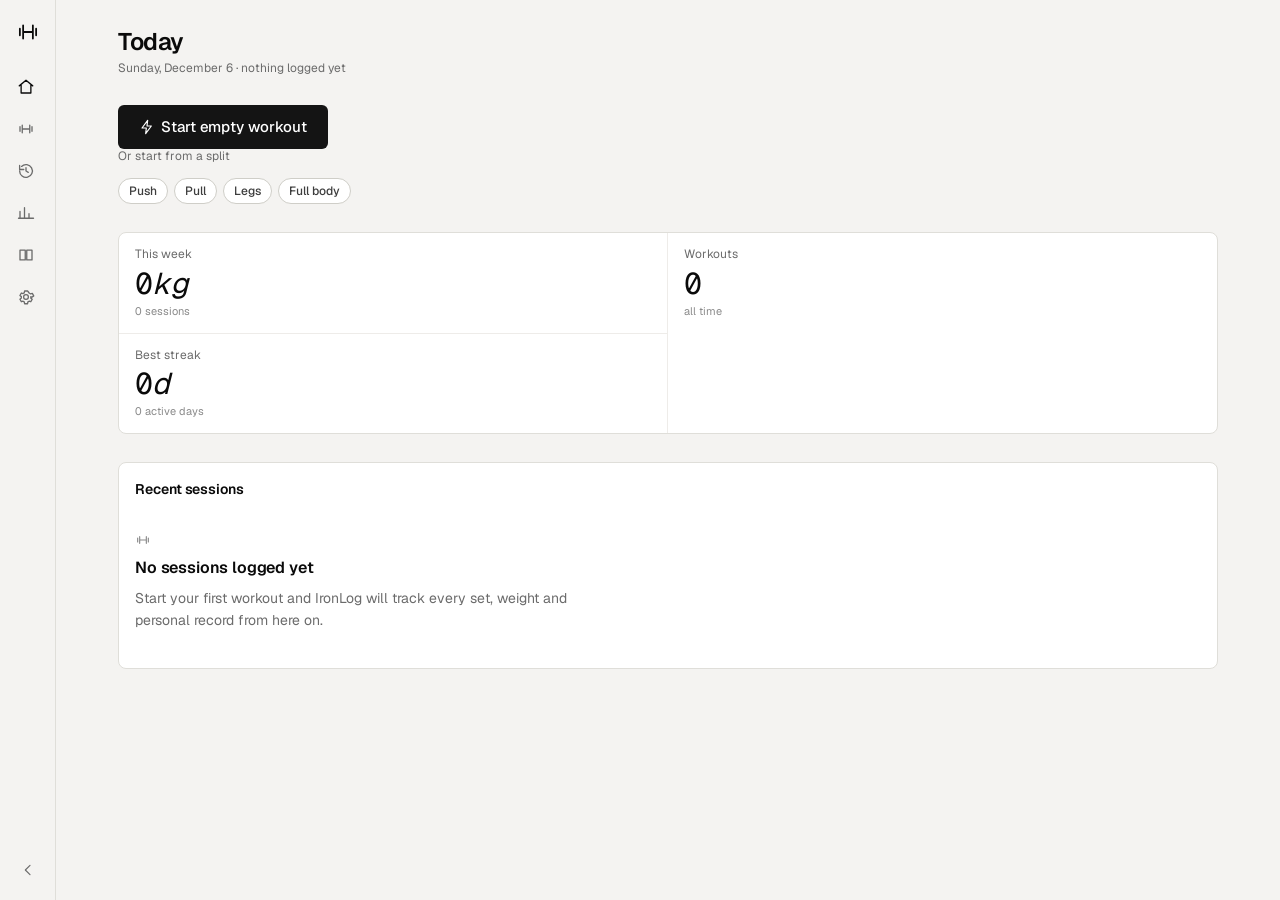
==== commit 6139a57f: "Redesign the interface as a ledger: paper, ink, one blue on the data The old look was the category d" ====
--- a/app/index.html
+++ b/app/index.html
@@ -8,11 +8,18 @@
       name="description"
       content="IronLog is an offline-first strength training log. Track exercises, sets, volume, rest and personal records. No account, no server, no tracking."
     />
-    <meta name="theme-color" content="#0a0c0f" />
+    <meta name="theme-color" content="#f4f3f1" media="(prefers-color-scheme: light)" />
+    <meta name="theme-color" content="#0f0f0f" media="(prefers-color-scheme: dark)" />
     <link rel="canonical" href="./" />
     <link rel="manifest" href="./manifest.json" />
     <link rel="icon" href="../assets/img/logo.svg" type="image/svg+xml" />
     <link rel="apple-touch-icon" href="../assets/img/logo.svg" />
+
+    <!-- Both faces are self-hosted under the SIL Open Font License, so the
+         page makes no third-party request. Preloaded because the ledger's
+         figures are set in the mono face and a late swap would jitter them. -->
+    <link rel="preload" href="../fonts/Geist-Variable.woff2" as="font" type="font/woff2" crossorigin />
+    <link rel="preload" href="../fonts/GeistMono-Variable.woff2" as="font" type="font/woff2" crossorigin />
     <link rel="stylesheet" href="./css/app.css" />
     <script type="module" src="./js/main.js" defer></script>
   </head>
@@ -21,9 +28,9 @@
 
     <div class="shell">
       <aside class="sidebar" aria-label="Primary">
-        <a class="brand" href="#/home">
+        <a class="brand" href="#/home" aria-label="IronLog home">
           <span class="brand-mark" aria-hidden="true">
-            <svg viewBox="0 0 32 32" fill="none" stroke="currentColor" stroke-width="2.4" stroke-linecap="round">
+            <svg viewBox="0 0 32 32" fill="none" stroke="currentColor" stroke-width="2.2" stroke-linecap="round">
               <path d="M6 12v8M10 8v16M22 8v16M26 12v8M10 16h12" />
             </svg>
           </span>
@@ -31,17 +38,47 @@
         </a>
 
         <nav class="nav">
-          <a class="nav-item" data-route="home" href="#/home"><span class="nav-icon"></span>Home</a>
-          <a class="nav-item" data-route="workout" href="#/workout"><span class="nav-icon"></span>Logger</a>
-          <a class="nav-item" data-route="history" href="#/history"><span class="nav-icon"></span>History</a>
-          <a class="nav-item" data-route="stats" href="#/stats"><span class="nav-icon"></span>Progress</a>
-          <a class="nav-item" data-route="library" href="#/library"><span class="nav-icon"></span>Library</a>
-          <a class="nav-item" data-route="settings" href="#/settings"><span class="nav-icon"></span>Settings</a>
+          <a class="nav-item" data-route="home" href="#/home" aria-label="Home">
+            <span class="nav-icon" aria-hidden="true">
+              <svg class="icon" viewBox="0 0 24 24"><path d="M3 10.5 12 3l9 7.5M5.5 9.5V20h13V9.5" /></svg>
+            </span>
+            Home
+          </a>
+          <a class="nav-item" data-route="workout" href="#/workout" aria-label="Logger">
+            <span class="nav-icon" aria-hidden="true">
+              <svg class="icon" viewBox="0 0 24 24"><path d="M4 9v6M7 7v10M17 7v10M20 9v6M7 12h10" /></svg>
+            </span>
+            Logger
+          </a>
+          <a class="nav-item" data-route="history" href="#/history" aria-label="History">
+            <span class="nav-icon" aria-hidden="true">
+              <svg class="icon" viewBox="0 0 24 24"><path d="M3.5 12a8.5 8.5 0 1 0 2.6-6.1M3.5 4.5V10h5.5M12 7.5V12l3 1.8" /></svg>
+            </span>
+            History
+          </a>
+          <a class="nav-item" data-route="stats" href="#/stats" aria-label="Progress">
+            <span class="nav-icon" aria-hidden="true">
+              <svg class="icon" viewBox="0 0 24 24"><path d="M4 19V10M10 19V5M16 19v-6M22 19H2" /></svg>
+            </span>
+            Progress
+          </a>
+          <a class="nav-item" data-route="library" href="#/library" aria-label="Library">
+            <span class="nav-icon" aria-hidden="true">
+              <svg class="icon" viewBox="0 0 24 24"><path d="M4 5.5h7v13H4zM13 5.5h7v13h-7z" /></svg>
+            </span>
+            Library
+          </a>
+          <a class="nav-item" data-route="settings" href="#/settings" aria-label="Settings">
+            <span class="nav-icon" aria-hidden="true">
+              <svg class="icon" viewBox="0 0 24 24"><path d="M12 15.2a3.2 3.2 0 1 0 0-6.4 3.2 3.2 0 0 0 0 6.4Zm8.4-3.2 1.9-1.5-1.9-3.3-2.3.7a7.6 7.6 0 0 0-1.6-.9L14.1 4h-4l-.4 2.5c-.6.2-1.1.5-1.6.9l-2.3-.7-1.9 3.3 1.9 1.5a7.9 7.9 0 0 0 0 1.8L3.9 15l1.9 3.3 2.3-.7c.5.4 1 .7 1.6.9l.4 2.5h4l.4-2.5c.6-.2 1.1-.5 1.6-.9l2.3.7 1.9-3.3-1.9-1.5a7.9 7.9 0 0 0 0-1.8Z" /></svg>
+            </span>
+            Settings
+          </a>
         </nav>
 
         <div class="sidebar-foot">
-          <a class="link-muted" href="../">← Landing page</a>
-          <p class="storage-note">Stored locally in this browser</p>
+          <a class="link-muted" href="../" aria-label="Landing page">Landing page</a>
+          <p class="storage-note">Stored in this browser</p>
         </div>
       </aside>
 
--- a/app/css/app.css
+++ b/app/css/app.css
@@ -1,35 +1,236 @@
 /* ==========================================================================
    IronLog — application styles
-   Original design system: graphite base, electric-lime accent.
-   Mobile-first; the sidebar appears from 900px up.
+
+   THE WORLD
+   On this page, the training log becomes the page. IronLog is a ledger:
+   stone paper, ink, ruled rows, and tabular figures set in a mono face so
+   weights and reps read as columns. The chrome holds no colour at all. One
+   hue goes on the data that matters — this session's series, the record that
+   broke — and a second, small signal marks a figure that changed.
+
+   Style: "Achromatic ledger", dealt by the design-taste-frontend app run for
+   a workspace screen, and adopted whole. Its move is intact: no brand colour
+   in the chrome, the primary action near-black, the one chart hue on the main
+   data element, comparison figures in grey, zero balances in grey.
+
+   Deliberate deviations, stated:
+   - The sheet deals Geist over a Google Fonts link. IronLog promises no
+     third-party request, so both faces are self-hosted from fonts/ under the
+     SIL Open Font License. The face is really loaded, not fallen back from.
+   - The sheet is drawn light. Light ships as the default and is the crafted
+     reference; the incumbent dark preference is kept, but rebuilt as true
+     neutral darks rather than the navy-slate it was, which the app-screen
+     rules require.
+
+   Craft floor: contrast >=4.5:1 body and >=3:1 large; elevation declared once
+   (a border or a shadow, never both); no shadow on anything at rest; shadows
+   only on what floats; no gradients, glows or glass on the chrome; radii 8 and
+   6; sentence case; no eyebrow above a heading; tabular figures everywhere a
+   number updates.
    ========================================================================== */
 
+/* ── Faces ─────────────────────────────────────────────────────────────── */
+
+@font-face {
+  font-family: "Geist";
+  src: url("../../fonts/Geist-Variable.woff2") format("woff2");
+  font-weight: 100 900;
+  font-style: normal;
+  font-display: swap;
+}
+
+@font-face {
+  font-family: "Geist Mono";
+  src: url("../../fonts/GeistMono-Variable.woff2") format("woff2");
+  font-weight: 100 900;
+  font-style: normal;
+  font-display: swap;
+}
+
+/* ── Tokens ────────────────────────────────────────────────────────────── */
+
 :root {
-  --bg: #0a0c0f;
-  --bg-soft: #0e1218;
-  --surface: #131922;
-  --surface-2: #1a2230;
-  --surface-3: #212b3a;
-  --border: #232d3b;
-  --border-soft: #1a2230;
-  --text: #e9eef5;
-  --text-dim: #a7b4c4;
-  --muted: #78879a;
-  --accent: #c6f24e;
-  --accent-dim: #a8d33a;
-  --accent-ink: #0a0c0f;
-  --accent-soft: rgba(198, 242, 78, 0.12);
-  --danger: #ff6b6b;
-  --danger-soft: rgba(255, 107, 107, 0.12);
-  --info: #6cc4ff;
-  --radius-sm: 8px;
-  --radius: 14px;
-  --radius-lg: 20px;
-  --shadow: 0 18px 44px rgba(0, 0, 0, 0.5);
-  --font: ui-sans-serif, system-ui, -apple-system, "Segoe UI", Roboto, "Helvetica Neue", Arial, sans-serif;
-  --mono: ui-monospace, SFMono-Regular, "SF Mono", Menlo, Consolas, monospace;
-  --ease: cubic-bezier(0.22, 0.68, 0.36, 1);
-}
+  color-scheme: light;
+
+  /* Grounds. The stone is one level off white and low in chroma: a log book's
+     paper, taken from the product's world rather than a default grey. */
+  --ground: #f4f3f1;
+  --surface: #ffffff;
+  --raised: #ebeae7;
+  --sunken: #efeeeb;
+
+  /* Rules. 1px, about 1.2:1 against the ground. A border or a shadow, never
+     both, so these carry all resting separation. */
+  --border: #dfded9;
+  --border-control: #cfceC8;
+  --rule: #eeece9;
+
+  /* Ink. */
+  --text: #0a0a0a;
+  --text-secondary: #3d3d3d;
+  --muted: #6b6b6b;
+  --faint: #8a8a8a;
+
+  /* Controls. The one primary action is near-black; its secondary is a grey
+     pill. There is no brand-coloured button anywhere. */
+  --accent: #141414;
+  --accent-ink: #ffffff;
+  --control: #d4d4d4;
+  --control-ink: #0a0a0a;
+
+  /* The one hue, on the main data element only. 6.2:1 on white. */
+  --data: #1d5fbf;
+  --data-pale: #eaf0fa;
+  --data-ink: #123f7f;
+
+  /* Change signals. Small marks and short numbers, never fills. */
+  --positive: #2e7d32;
+  --negative: #c4242a;
+  --warning: #92400e;
+  --pill-positive-bg: #dcfae5;
+  --pill-positive-ink: #04250e;
+  --pill-negative-bg: #ffedea;
+  --pill-negative-ink: #831c1e;
+  --pill-warning-bg: #fffbeb;
+  --pill-warning-ink: #92400e;
+  --pill-neutral-bg: #eeeeee;
+  --pill-neutral-ink: #3d3d3d;
+
+  /* Chart. One hue per chart, neutrals for the rest. */
+  --chart-1: #141414;
+  --chart-2: #8a8a8a;
+  --chart-3: #1d5fbf;
+  --gridline: #eeece9;
+
+  /* Geometry. One gap value horizontally and vertically; the tight radius
+     pair, chosen once for the whole product. */
+  --radius-card: 8px;
+  --radius-control: 6px;
+  --row-height: 44px;
+  --gap: 12px;
+  --pad: 24px;
+  --control-height: 36px;
+  --rail-width: 56px;
+
+  /* Type. Title 24, section 16, kpi 30, body 14, small 12. Nothing under 11. */
+  --fs-title: 24px;
+  --fs-section: 16px;
+  --fs-kpi: 30px;
+  --fs-body: 14px;
+  --fs-small: 12px;
+  --fs-meta: 11px;
+
+  --font: "Geist", ui-sans-serif, system-ui, -apple-system, "Segoe UI", sans-serif;
+  --mono: "Geist Mono", ui-monospace, SFMono-Regular, Menlo, monospace;
+
+  /* Shadows exist only for what floats. */
+  --shadow-float: 0 12px 32px -8px rgba(10, 10, 10, 0.18), 0 2px 6px rgba(10, 10, 10, 0.06);
+  --shadow-menu: 0 6px 20px -6px rgba(10, 10, 10, 0.2);
+
+  --ease: cubic-bezier(0.16, 0.84, 0.32, 1);
+}
+
+/* "Auto" follows the operating system. The pinned themes below win over this
+   because they are attribute selectors on the same element. */
+@media (prefers-color-scheme: dark) {
+  :root:not([data-theme]) {
+    color-scheme: dark;
+
+    --ground: #0f0f0f;
+    --surface: #171717;
+    --raised: #1f1f1f;
+    --sunken: #131313;
+
+    --border: #2e2e2e;
+    --border-control: #3d3d3d;
+    --rule: #232323;
+
+    --text: #f4f4f4;
+    --text-secondary: #d4d4d4;
+    --muted: #a3a3a3;
+    --faint: #858585;
+
+    --accent: #f4f4f4;
+    --accent-ink: #0a0a0a;
+    --control: #2b2b2b;
+    --control-ink: #f4f4f4;
+
+    --data: #74a9ff;
+    --data-pale: #16233a;
+    --data-ink: #cfe0ff;
+
+    --positive: #6fcf76;
+    --negative: #ff8a80;
+    --warning: #e0b252;
+    --pill-positive-bg: #12291a;
+    --pill-positive-ink: #b7f0c2;
+    --pill-negative-bg: #2e1516;
+    --pill-negative-ink: #ffc9c2;
+    --pill-warning-bg: #2b2113;
+    --pill-warning-ink: #f2d9a6;
+    --pill-neutral-bg: #242424;
+    --pill-neutral-ink: #d4d4d4;
+
+    --chart-1: #f4f4f4;
+    --chart-2: #7a7a7a;
+    --chart-3: #74a9ff;
+    --gridline: #232323;
+
+    --shadow-float: 0 12px 32px -8px rgba(0, 0, 0, 0.6), 0 2px 6px rgba(0, 0, 0, 0.4);
+    --shadow-menu: 0 6px 20px -6px rgba(0, 0, 0, 0.55);
+  }
+}
+
+/* True neutral darks. No navy, no slate: every ground is an equal-channel
+   grey, and the data hue is lightened to hold 3:1 against them. */
+[data-theme="dark"] {
+  color-scheme: dark;
+
+  --ground: #0f0f0f;
+  --surface: #171717;
+  --raised: #1f1f1f;
+  --sunken: #131313;
+
+  --border: #2e2e2e;
+  --border-control: #3d3d3d;
+  --rule: #232323;
+
+  --text: #f4f4f4;
+  --text-secondary: #d4d4d4;
+  --muted: #a3a3a3;
+  --faint: #858585;
+
+  --accent: #f4f4f4;
+  --accent-ink: #0a0a0a;
+  --control: #2b2b2b;
+  --control-ink: #f4f4f4;
+
+  --data: #74a9ff;
+  --data-pale: #16233a;
+  --data-ink: #cfe0ff;
+
+  --positive: #6fcf76;
+  --negative: #ff8a80;
+  --warning: #e0b252;
+  --pill-positive-bg: #12291a;
+  --pill-positive-ink: #b7f0c2;
+  --pill-negative-bg: #2e1516;
+  --pill-negative-ink: #ffc9c2;
+  --pill-warning-bg: #2b2113;
+  --pill-warning-ink: #f2d9a6;
+  --pill-neutral-bg: #242424;
+  --pill-neutral-ink: #d4d4d4;
+
+  --chart-1: #f4f4f4;
+  --chart-2: #7a7a7a;
+  --chart-3: #74a9ff;
+  --gridline: #232323;
+
+  --shadow-float: 0 12px 32px -8px rgba(0, 0, 0, 0.6), 0 2px 6px rgba(0, 0, 0, 0.4);
+  --shadow-menu: 0 6px 20px -6px rgba(0, 0, 0, 0.55);
+}
+
+/* ── Reset ─────────────────────────────────────────────────────────────── */
 
 *,
 *::before,
@@ -45,15 +246,15 @@
 }
 
 body {
-  background:
-    radial-gradient(1100px 620px at 82% -8%, rgba(198, 242, 78, 0.07), transparent 62%),
-    radial-gradient(760px 520px at 4% 4%, rgba(108, 196, 255, 0.05), transparent 60%),
-    var(--bg);
+  /* A flat ground. No radial glow, no gradient: the paper is the paper. */
+  background: var(--ground);
   color: var(--text);
   font-family: var(--font);
-  font-size: 15px;
-  line-height: 1.55;
+  font-size: var(--fs-body);
+  line-height: 1.5;
+  font-feature-settings: "cv01" 1;
   -webkit-font-smoothing: antialiased;
+  -moz-osx-font-smoothing: grayscale;
   text-rendering: optimizeLegibility;
 }
 
@@ -61,41 +262,75 @@
   overflow: hidden;
 }
 
-h1,
-h2,
-h3,
-h4 {
-  margin: 0;
-  line-height: 1.18;
-  letter-spacing: -0.02em;
-  font-weight: 700;
-}
-
-h1 {
-  font-size: clamp(1.5rem, 1.1rem + 1.6vw, 2.05rem);
-}
-h2 {
-  font-size: 1.06rem;
-}
-h3 {
-  font-size: 0.98rem;
-}
-
-p {
-  margin: 0;
+/* ── Browser surfaces ──────────────────────────────────────────────────────
+   The parts nobody drew still ship with the page. Selection, caret,
+   scrollbars, focus rings and underline offset are themed from the palette so
+   the surface reads as built rather than assembled. */
+
+::selection {
+  background: var(--data);
+  color: #ffffff;
+}
+
+[data-theme="dark"] ::selection {
+  background: var(--data);
+  color: #0a0a0a;
+}
+
+input,
+textarea,
+select {
+  caret-color: var(--data);
+}
+
+:focus-visible {
+  outline: 2px solid var(--data);
+  outline-offset: 2px;
+  border-radius: 2px;
 }
 
 a {
   color: inherit;
-  text-decoration: none;
-}
-
-button,
-input,
-select,
-textarea {
-  font: inherit;
-  color: inherit;
+  text-decoration-thickness: 1px;
+  text-underline-offset: 2px;
+}
+
+* {
+  scrollbar-width: thin;
+  scrollbar-color: var(--control) transparent;
+}
+
+*::-webkit-scrollbar {
+  width: 10px;
+  height: 10px;
+}
+
+*::-webkit-scrollbar-track {
+  background: transparent;
+}
+
+*::-webkit-scrollbar-thumb {
+  background: var(--control);
+  border: 3px solid var(--ground);
+  border-radius: 999px;
+}
+
+*::-webkit-scrollbar-thumb:hover {
+  background: var(--muted);
+}
+
+/* Every figure that can update is tabular, so columns do not jitter. */
+table,
+.tile,
+.set-row,
+.pr-row,
+.dist,
+.chart,
+.fact-list,
+.timer-read,
+.logger-clock,
+[class*="-value"] {
+  font-variant-numeric: tabular-nums;
 }
 
 .sr-only {
@@ -105,335 +340,327 @@
   padding: 0;
   margin: -1px;
   overflow: hidden;
-  clip: rect(0 0 0 0);
+  clip: rect(0, 0, 0, 0);
   white-space: nowrap;
   border: 0;
 }
 
 .skip-link {
   position: absolute;
-  left: -9999px;
-  top: 0;
+  top: -100px;
+  left: 12px;
   z-index: 100;
   padding: 10px 16px;
   background: var(--accent);
   color: var(--accent-ink);
-  border-radius: 0 0 var(--radius-sm) 0;
-  font-weight: 700;
-}
+  border-radius: var(--radius-control);
+  font-weight: 500;
+  text-decoration: none;
+  transition: top 0.16s var(--ease);
+}
+
 .skip-link:focus {
-  left: 0;
-}
-
-:focus-visible {
-  outline: 2px solid var(--accent);
-  outline-offset: 2px;
-}
-
-.icon {
+  top: 12px;
+}
+
+/* ── Shell ─────────────────────────────────────────────────────────────── */
+
+.shell {
+  display: flex;
+  min-height: 100dvh;
+}
+
+/* The rail sits on the page ground with a 1px edge. On a phone it becomes a
+   bottom bar carrying the same destinations with short labels. */
+.sidebar {
+  position: fixed;
+  inset: auto 0 0 0;
+  z-index: 40;
+  display: flex;
+  align-items: center;
+  gap: 2px;
+  height: calc(56px + env(safe-area-inset-bottom, 0px));
+  padding: 0 6px env(safe-area-inset-bottom, 0px);
+  background: var(--ground);
+  border-top: 1px solid var(--border);
+}
+
+.brand {
+  display: none;
+}
+
+.brand-mark {
+  display: inline-flex;
+  align-items: center;
+  justify-content: center;
+  width: 26px;
+  height: 26px;
+  color: var(--text);
+}
+
+.brand-mark svg {
+  width: 100%;
+  height: 100%;
+}
+
+.brand-name {
+  font-size: var(--fs-section);
+  font-weight: 600;
+  letter-spacing: -0.01em;
+  text-decoration: none;
+}
+
+.nav {
+  display: flex;
+  align-items: center;
+  gap: 2px;
+  flex: 1 1 auto;
+  justify-content: space-around;
+}
+
+.nav-item {
+  display: flex;
+  flex-direction: column;
+  align-items: center;
+  justify-content: center;
+  gap: 3px;
+  min-width: 52px;
+  padding: 6px 8px;
+  border-radius: var(--radius-control);
+  color: var(--muted);
+  font-size: var(--fs-meta);
+  font-weight: 500;
+  line-height: 1;
+  text-decoration: none;
+  transition: color 0.14s var(--ease);
+}
+
+.nav-item:hover {
+  color: var(--text-secondary);
+}
+
+/* The active item is a change of ink colour alone. No coloured pill, no left
+   bar: navigation recedes. */
+.nav-item.is-active {
+  color: var(--text);
+  font-weight: 600;
+}
+
+.nav-icon {
+  display: inline-flex;
+  align-items: center;
+  justify-content: center;
+}
+
+.nav-icon svg,
+.nav-icon .icon {
   width: 18px;
   height: 18px;
-  flex: none;
-}
-
-/* ── Shell ─────────────────────────────────────────────────────────────── */
-
-.shell {
-  display: grid;
-  grid-template-columns: 1fr;
-  grid-template-rows: 1fr auto;
-  min-height: 100dvh;
-}
-
-.sidebar {
+}
+
+.sidebar-foot {
   display: none;
 }
 
 .main {
-  grid-row: 1;
-  padding: 20px 16px calc(84px + env(safe-area-inset-bottom, 0px));
-  max-width: 880px;
+  flex: 1 1 auto;
+  min-width: 0;
   width: 100%;
+  padding: 16px 14px calc(76px + env(safe-area-inset-bottom, 0px));
+}
+
+.tabbar {
+  display: none;
+}
+
+.icon {
+  width: 16px;
+  height: 16px;
+  flex: 0 0 auto;
+  stroke: currentColor;
+  fill: none;
+  stroke-width: 1.75;
+  stroke-linecap: round;
+  stroke-linejoin: round;
+}
+
+/* ── Views and titles ──────────────────────────────────────────────────── */
+
+.view {
+  display: flex;
+  flex-direction: column;
+  gap: var(--pad);
+  max-width: 1100px;
   margin: 0 auto;
 }
 
-.tabbar {
-  grid-row: 2;
-  position: sticky;
-  bottom: 0;
-  z-index: 30;
-  display: grid;
-  grid-template-columns: repeat(5, 1fr);
-  gap: 2px;
-  padding: 8px 6px calc(8px + env(safe-area-inset-bottom, 0px));
-  background: rgba(10, 12, 15, 0.92);
-  backdrop-filter: blur(14px);
-  border-top: 1px solid var(--border);
-}
-
-.tabbar .nav-item {
-  display: flex;
-  flex-direction: column;
-  align-items: center;
-  gap: 3px;
-  padding: 6px 2px;
-  border-radius: var(--radius-sm);
-  font-size: 0.68rem;
+/* A noun title at 24px. No eyebrow above it, no greeting banner, no hero
+   header: the heading carries its own weight. */
+.view-head {
+  display: flex;
+  align-items: flex-start;
+  justify-content: space-between;
+  gap: var(--gap);
+  flex-wrap: wrap;
+}
+
+.view-head h1 {
+  margin: 0;
+  font-size: var(--fs-title);
   font-weight: 600;
-  letter-spacing: 0.01em;
-  color: var(--muted);
-  transition: color 0.16s var(--ease), background 0.16s var(--ease);
-}
-
-.tabbar .nav-item:hover {
-  color: var(--text-dim);
-}
-
-.tabbar .nav-item.is-active {
-  color: var(--accent);
-  background: var(--accent-soft);
-}
-
-@media (min-width: 900px) {
-  .shell {
-    grid-template-columns: 248px 1fr;
-    grid-template-rows: 1fr;
-  }
-
-  .sidebar {
-    grid-row: 1;
-    display: flex;
-    flex-direction: column;
-    gap: 22px;
-    position: sticky;
-    top: 0;
-    height: 100dvh;
-    padding: 26px 18px;
-    background: linear-gradient(180deg, var(--bg-soft), var(--bg));
-    border-right: 1px solid var(--border);
-  }
-
-  .main {
-    grid-row: 1;
-    padding: 34px 38px 60px;
-    max-width: 1020px;
-    margin: 0;
-  }
-
-  .tabbar {
-    display: none;
-  }
-}
-
-/* ── Brand + sidebar nav ───────────────────────────────────────────────── */
-
-.brand {
-  display: flex;
-  align-items: center;
-  gap: 10px;
-}
-
-.brand-mark {
-  display: grid;
-  place-items: center;
-  width: 34px;
-  height: 34px;
-  border-radius: 10px;
-  background: var(--accent);
-  color: var(--accent-ink);
-  box-shadow: 0 6px 18px rgba(198, 242, 78, 0.28);
-}
-
-.brand-mark svg {
-  width: 20px;
-  height: 20px;
-}
-
-.brand-name {
-  font-size: 1.06rem;
-  font-weight: 800;
-  letter-spacing: -0.03em;
-}
-
-.nav {
-  display: flex;
-  flex-direction: column;
-  gap: 2px;
-}
-
-.sidebar .nav-item {
-  display: flex;
-  align-items: center;
-  gap: 10px;
-  padding: 9px 12px;
-  border-radius: var(--radius-sm);
-  font-size: 0.9rem;
+  letter-spacing: -0.02em;
+  line-height: 1.2;
+}
+
+.view-head h2 {
+  margin: 0;
+  font-size: var(--fs-section);
   font-weight: 600;
-  color: var(--text-dim);
-  transition: background 0.16s var(--ease), color 0.16s var(--ease);
-}
-
-.sidebar .nav-item:hover {
-  background: var(--surface);
-  color: var(--text);
-}
-
-.sidebar .nav-item.is-active {
-  background: var(--accent-soft);
-  color: var(--accent);
-}
-
-.sidebar-foot {
-  margin-top: auto;
-  display: flex;
-  flex-direction: column;
-  gap: 8px;
-  padding-top: 18px;
-  border-top: 1px solid var(--border-soft);
-}
-
-.link-muted {
-  font-size: 0.82rem;
-  color: var(--muted);
-}
-.link-muted:hover {
-  color: var(--accent);
-}
-
-.storage-note {
-  font-size: 0.72rem;
-  color: var(--muted);
-  opacity: 0.8;
-}
-
-/* ── View headers ──────────────────────────────────────────────────────── */
-
-.view {
-  display: flex;
-  flex-direction: column;
-  gap: 20px;
-}
-
-.view-head {
-  display: flex;
-  align-items: flex-end;
-  justify-content: space-between;
-  gap: 16px;
-}
-
+  letter-spacing: -0.01em;
+}
+
+/* Retained as a class so nothing breaks, but it no longer renders as a kicker:
+   it is a count or a date in grey beside the title, never a label above it. */
 .eyebrow {
-  font-size: 0.72rem;
-  font-weight: 700;
-  letter-spacing: 0.09em;
-  text-transform: uppercase;
-  color: var(--accent-dim);
-  margin-bottom: 5px;
+  margin: 2px 0 0;
+  font-size: var(--fs-small);
+  color: var(--muted);
+  font-variant-numeric: tabular-nums;
+}
+
+.view-head > div {
+  display: flex;
+  flex-direction: column-reverse;
+  gap: 0;
+  min-width: 0;
 }
 
 /* ── Panels ────────────────────────────────────────────────────────────── */
 
+/* Flat. Separation is a 1px line or one tone step; nothing at rest carries a
+   shadow, and a panel declares its elevation once, with a border. */
 .panel {
-  background: linear-gradient(180deg, var(--surface), var(--bg-soft));
-  border: 1px solid var(--border);
-  border-radius: var(--radius-lg);
-  padding: 18px;
-}
-
-.panel-head {
-  display: flex;
-  align-items: center;
-  justify-content: space-between;
-  gap: 12px;
-  margin-bottom: 14px;
-}
-
-.panel-head h2 {
-  display: flex;
-  align-items: center;
-  gap: 8px;
-}
-
-.panel-note {
-  font-size: 0.74rem;
-  color: var(--muted);
-}
-
-.panel-hint {
-  font-size: 0.82rem;
-  color: var(--muted);
-  line-height: 1.6;
-  margin-top: 10px;
-}
-
-.panel-empty {
-  font-size: 0.86rem;
-  color: var(--muted);
-}
-
-/* ── Tiles ─────────────────────────────────────────────────────────────── */
-
-.tile-grid {
-  display: grid;
-  grid-template-columns: repeat(auto-fit, minmax(140px, 1fr));
-  gap: 10px;
-}
-
-.tile-grid-4 {
-  grid-template-columns: repeat(2, 1fr);
-}
-
-@media (min-width: 700px) {
-  .tile-grid-4 {
-    grid-template-columns: repeat(4, 1fr);
-  }
-}
-
-.tile {
-  display: flex;
-  flex-direction: column;
-  gap: 3px;
-  padding: 14px;
   background: var(--surface);
   border: 1px solid var(--border);
-  border-radius: var(--radius);
+  border-radius: var(--radius-card);
+  padding: 16px;
+  display: flex;
+  flex-direction: column;
+  gap: 12px;
+}
+
+.panel-head {
+  display: flex;
+  align-items: baseline;
+  justify-content: space-between;
+  gap: var(--gap);
+  flex-wrap: wrap;
+}
+
+.panel-head h2,
+.panel-head h3 {
+  margin: 0;
+  font-size: var(--fs-body);
+  font-weight: 600;
+  letter-spacing: -0.005em;
+}
+
+.panel-hint {
+  margin: 0;
+  font-size: var(--fs-small);
+  line-height: 1.55;
+  color: var(--muted);
+  max-width: 70ch;
+}
+
+.panel-note {
+  margin: 0;
+  font-size: var(--fs-small);
+  color: var(--muted);
+}
+
+.panel-empty {
+  padding: 8px 0;
+}
+
+.start-panel {
+  gap: 16px;
+}
+
+.storage-note {
+  margin: 0;
+  font-size: var(--fs-meta);
+  color: var(--faint);
+}
+
+/* ── KPIs: type, not tiles ───────────────────────────────────────────────
+   One container split by hairlines, label over value. No icon in a tinted
+   circle, no sparkline, no delta pill on every figure. */
+
+.tile-grid,
+.tile-grid-4 {
+  display: grid;
+  grid-template-columns: repeat(2, minmax(0, 1fr));
+  background: var(--surface);
+  border: 1px solid var(--border);
+  border-radius: var(--radius-card);
+  overflow: hidden;
+}
+
+.tile {
+  display: flex;
+  flex-direction: column;
+  gap: 4px;
+  padding: 14px 16px;
+  border-right: 1px solid var(--rule);
+  border-bottom: 1px solid var(--rule);
+  background: none;
+  box-shadow: none;
+  min-width: 0;
+}
+
+/* The grid's arithmetic closes: no orphan rules at the edges. */
+.tile-grid > .tile:nth-child(2n),
+.tile-grid-4 > .tile:nth-child(2n) {
+  border-right: 0;
+}
+
+.tile-grid > .tile:nth-last-child(-n + 2),
+.tile-grid-4 > .tile:nth-last-child(-n + 2) {
+  border-bottom: 0;
 }
 
 .tile-label {
-  font-size: 0.7rem;
-  font-weight: 700;
-  letter-spacing: 0.07em;
-  text-transform: uppercase;
-  color: var(--muted);
+  font-size: var(--fs-small);
+  color: var(--muted);
+  line-height: 1.3;
 }
 
 .tile-value {
-  font-size: 1.6rem;
-  font-weight: 800;
-  letter-spacing: -0.03em;
+  /* A figure at 30px in ink, regular weight. Nothing at 48px, nothing bold
+     except the one number the screen is about. */
+  font-family: var(--mono);
+  font-size: var(--fs-kpi);
+  font-weight: 400;
   line-height: 1.1;
-  font-variant-numeric: tabular-nums;
-}
-
-.tile-value em {
-  font-size: 0.78rem;
-  font-style: normal;
-  font-weight: 700;
-  color: var(--muted);
-  margin-left: 3px;
+  letter-spacing: -0.02em;
+  color: var(--text);
+}
+
+.tile-value.is-emphasis {
+  font-weight: 600;
 }
 
 .tile-hint {
-  font-size: 0.74rem;
-  color: var(--muted);
-}
-
-.tile.tone-accent {
-  border-color: rgba(198, 242, 78, 0.32);
-  background: linear-gradient(160deg, var(--accent-soft), var(--surface) 62%);
-}
-
-.tile.tone-accent .tile-value {
-  color: var(--accent);
+  font-size: var(--fs-meta);
+  color: var(--faint);
+  line-height: 1.35;
+}
+
+/* The one hue, on the main data element only. */
+.tile-value[data-hue="data"],
+.tone-accent {
+  color: var(--data);
 }
 
 /* ── Buttons ───────────────────────────────────────────────────────────── */
@@ -442,1584 +669,1065 @@
   display: inline-flex;
   align-items: center;
   justify-content: center;
-  gap: 8px;
-  padding: 10px 16px;
+  gap: 6px;
+  height: var(--control-height);
+  padding: 0 14px;
   border: 1px solid transparent;
-  border-radius: var(--radius);
-  background: var(--surface-2);
+  border-radius: var(--radius-control);
+  background: none;
   color: var(--text);
-  font-size: 0.88rem;
-  font-weight: 700;
+  font-family: inherit;
+  font-size: var(--fs-body);
+  font-weight: 500;
+  letter-spacing: -0.005em;
+  line-height: 1;
+  text-decoration: none;
+  white-space: nowrap;
   cursor: pointer;
-  transition: transform 0.12s var(--ease), background 0.16s var(--ease), border-color 0.16s var(--ease),
-    opacity 0.16s var(--ease);
-  -webkit-tap-highlight-color: transparent;
-}
-
-.btn:hover {
-  background: var(--surface-3);
-}
-.btn:active {
-  transform: scale(0.98);
-}
-.btn:disabled {
-  opacity: 0.42;
+  transition: background-color 0.14s var(--ease), border-color 0.14s var(--ease),
+    color 0.14s var(--ease);
+}
+
+.btn:disabled,
+.btn[aria-disabled="true"] {
+  opacity: 0.45;
   cursor: not-allowed;
 }
 
+/* The one primary action is near-black. There is no brand fill on every
+   button, and no gradient on any of them. */
 .btn-primary {
   background: var(--accent);
   color: var(--accent-ink);
-  box-shadow: 0 8px 22px rgba(198, 242, 78, 0.2);
-}
-.btn-primary:hover {
-  background: #d3fb63;
-}
-
-.btn-outline {
-  background: transparent;
-  border-color: var(--border);
-  color: var(--text-dim);
-}
-.btn-outline:hover {
-  border-color: var(--accent-dim);
-  color: var(--accent);
-  background: var(--accent-soft);
-}
-
-.btn-ghost {
-  background: transparent;
-  color: var(--text-dim);
-}
-.btn-ghost:hover {
+  font-weight: 500;
+}
+
+.btn-primary:hover:not(:disabled) {
+  background: #000000;
+}
+
+[data-theme="dark"] .btn-primary:hover:not(:disabled) {
+  background: #ffffff;
+}
+
+.btn-outline,
+.btn-sub {
+  border-color: var(--border-control);
   background: var(--surface);
   color: var(--text);
 }
 
+.btn-outline:hover:not(:disabled),
+.btn-sub:hover:not(:disabled) {
+  border-color: var(--muted);
+  background: var(--raised);
+}
+
+.btn-ghost,
 .btn-danger-ghost {
-  background: transparent;
-  border-color: var(--border);
-  color: var(--danger);
-}
-.btn-danger-ghost:hover {
-  background: var(--danger-soft);
-  border-color: rgba(255, 107, 107, 0.4);
-}
-
-.btn-lg {
-  padding: 13px 22px;
-  font-size: 0.95rem;
-}
-.btn-xl {
-  padding: 17px 26px;
-  font-size: 1.02rem;
-  border-radius: var(--radius-lg);
-  width: 100%;
-}
+  color: var(--muted);
+}
+
+.btn-ghost:hover:not(:disabled) {
+  background: var(--raised);
+  color: var(--text);
+}
+
+.btn-danger-ghost:hover:not(:disabled) {
+  background: var(--pill-negative-bg);
+  color: var(--pill-negative-ink);
+}
+
 .btn-wide {
   width: 100%;
 }
+
 .btn-small {
-  padding: 7px 12px;
-  font-size: 0.8rem;
-  border-radius: var(--radius-sm);
-}
-
-.btn-sub {
-  font-size: 0.72rem;
-  font-weight: 600;
-  opacity: 0.72;
-  margin-left: 2px;
+  height: 28px;
+  padding: 0 10px;
+  font-size: var(--fs-small);
+}
+
+.btn-lg,
+.btn-xl {
+  height: 44px;
+  padding: 0 20px;
+  font-size: 15px;
 }
 
 .icon-btn {
-  display: grid;
-  place-items: center;
-  width: 34px;
-  height: 34px;
-  border: 1px solid transparent;
-  border-radius: var(--radius-sm);
-  background: transparent;
+  display: inline-flex;
+  align-items: center;
+  justify-content: center;
+  width: 32px;
+  height: 32px;
+  flex: 0 0 auto;
+  padding: 0;
+  border: 0;
+  border-radius: var(--radius-control);
+  background: none;
   color: var(--muted);
   cursor: pointer;
-  transition: color 0.16s var(--ease), background 0.16s var(--ease);
-}
+  transition: background-color 0.14s var(--ease), color 0.14s var(--ease);
+}
+
 .icon-btn:hover {
-  color: var(--danger);
-  background: var(--danger-soft);
+  background: var(--raised);
+  color: var(--text);
 }
 
 .link {
   display: inline-flex;
   align-items: center;
   gap: 4px;
-  font-size: 0.82rem;
-  font-weight: 700;
-  color: var(--accent);
-}
+  font-size: var(--fs-body);
+  font-weight: 500;
+  color: var(--data);
+  text-decoration: none;
+}
+
 .link:hover {
   text-decoration: underline;
 }
 
-/* ── Pills, badges, chips ──────────────────────────────────────────────── */
-
-.pill {
-  display: inline-flex;
-  align-items: center;
-  gap: 5px;
-  padding: 3px 9px;
-  border-radius: 999px;
-  font-size: 0.68rem;
-  font-weight: 800;
-  letter-spacing: 0.05em;
-  text-transform: uppercase;
-}
-
-.pill-live {
-  background: var(--accent-soft);
-  color: var(--accent);
-}
-
-.pill-live .dot {
-  width: 6px;
-  height: 6px;
-  border-radius: 50%;
-  background: var(--accent);
-  animation: pulse 1.7s infinite var(--ease);
-}
-
-@keyframes pulse {
-  0%,
-  100% {
-    opacity: 1;
-    transform: scale(1);
-  }
-  50% {
-    opacity: 0.35;
-    transform: scale(0.82);
-  }
-}
-
-.pill-custom {
-  background: rgba(108, 196, 255, 0.14);
-  color: var(--info);
-  font-style: normal;
-  margin-left: 6px;
-}
-
-.badge {
-  display: inline-block;
-  padding: 2px 8px;
-  border-radius: 999px;
-  font-size: 0.68rem;
-  font-weight: 700;
-  text-transform: capitalize;
-  background: var(--surface-2);
-  border: 1px solid var(--border);
-  color: var(--text-dim);
-}
-
-.badge-chest {
-  color: #ff9d7a;
-  border-color: rgba(255, 157, 122, 0.28);
-}
-.badge-back {
-  color: #7ad0ff;
-  border-color: rgba(122, 208, 255, 0.28);
-}
-.badge-shoulders {
-  color: #c8a6ff;
-  border-color: rgba(200, 166, 255, 0.28);
-}
-.badge-quads,
-.badge-hamstrings,
-.badge-glutes,
-.badge-calves {
-  color: #8ce0b0;
-  border-color: rgba(140, 224, 176, 0.28);
-}
-.badge-biceps,
-.badge-triceps,
-.badge-forearms {
-  color: #ffd479;
-  border-color: rgba(255, 212, 121, 0.28);
-}
-.badge-core {
-  color: #ff9dc4;
-  border-color: rgba(255, 157, 196, 0.28);
-}
-.badge-cardio {
-  color: #9ae6ff;
-  border-color: rgba(154, 230, 255, 0.28);
-}
-
-.badge-row {
+.link-muted {
+  color: var(--muted);
+  font-size: var(--fs-small);
+  text-decoration: none;
+}
+
+.link-muted:hover {
+  color: var(--text);
+  text-decoration: underline;
+}
+
+/* ── Chips, pills, badges ──────────────────────────────────────────────── */
+
+.chip-row {
   display: flex;
   flex-wrap: wrap;
-  gap: 4px;
-  margin-top: 6px;
-}
-
-.chip-row {
-  display: flex;
-  flex-wrap: wrap;
-  gap: 7px;
+  gap: 6px;
+  align-items: center;
 }
 
 .chip-scroll {
   flex-wrap: nowrap;
   overflow-x: auto;
-  padding-bottom: 6px;
-  scrollbar-width: thin;
-  -webkit-overflow-scrolling: touch;
-}
-
+  padding-bottom: 2px;
+  scrollbar-width: none;
+}
+
+.chip-scroll::-webkit-scrollbar {
+  display: none;
+}
+
+/* A pill is small: 24px tall, a pale tint with dark text of the same hue, and
+   never above a heading. */
 .chip {
-  flex: none;
-  padding: 7px 13px;
-  border: 1px solid var(--border);
+  display: inline-flex;
+  align-items: center;
+  gap: 5px;
+  height: 26px;
+  padding: 0 10px;
+  border: 1px solid var(--border-control);
   border-radius: 999px;
   background: var(--surface);
-  color: var(--text-dim);
-  font-size: 0.79rem;
-  font-weight: 650;
-  text-transform: capitalize;
+  color: var(--text-secondary);
+  font-family: inherit;
+  font-size: var(--fs-small);
+  font-weight: 500;
+  line-height: 1;
+  white-space: nowrap;
   cursor: pointer;
-  transition: all 0.16s var(--ease);
+  transition: background-color 0.14s var(--ease), border-color 0.14s var(--ease),
+    color 0.14s var(--ease);
 }
 
 .chip:hover {
-  border-color: var(--accent-dim);
-  color: var(--accent);
+  border-color: var(--muted);
+  color: var(--text);
 }
 
 .chip.is-active {
   background: var(--accent);
   border-color: var(--accent);
   color: var(--accent-ink);
-  font-weight: 800;
-}
-
-/* ── Home ──────────────────────────────────────────────────────────────── */
-
-.streak-flame {
-  display: grid;
-  place-items: center;
-  width: 46px;
-  height: 46px;
+}
+
+.chip-static {
+  cursor: default;
+  background: var(--raised);
+  border-color: transparent;
+  color: var(--muted);
+}
+
+.chip-static:hover {
+  border-color: transparent;
+  color: var(--muted);
+}
+
+.pill {
+  display: inline-flex;
+  align-items: center;
+  height: 18px;
+  padding: 0 6px;
+  border-radius: 999px;
+  background: var(--pill-neutral-bg);
+  color: var(--pill-neutral-ink);
+  font-family: inherit;
+  font-size: var(--fs-meta);
+  font-weight: 500;
+  font-style: normal;
+  line-height: 1;
+  letter-spacing: 0;
+  text-transform: none;
+  white-space: nowrap;
+}
+
+.pill-custom,
+.pill-data {
+  background: var(--pill-neutral-bg);
+  color: var(--pill-neutral-ink);
+}
+
+.pill-live {
+  background: var(--data-pale);
+  color: var(--data-ink);
+}
+
+.pill-live::before {
+  content: "";
+  width: 5px;
+  height: 5px;
+  margin-right: 5px;
   border-radius: 50%;
-  background: linear-gradient(150deg, rgba(255, 157, 122, 0.2), rgba(198, 242, 78, 0.14));
-  color: var(--accent);
-}
-
-.streak-flame .icon {
-  width: 24px;
-  height: 24px;
-}
-
-.active-banner {
-  display: flex;
-  flex-direction: column;
-  gap: 14px;
-  padding: 18px;
-  border-radius: var(--radius-lg);
-  background: linear-gradient(140deg, rgba(198, 242, 78, 0.14), var(--surface) 58%);
-  border: 1px solid rgba(198, 242, 78, 0.34);
-}
-
-.active-banner-text {
-  display: flex;
-  flex-direction: column;
-  gap: 6px;
-}
-
-.active-banner-text h2 {
-  font-size: 1.24rem;
-}
-
-.active-banner-text p {
-  font-size: 0.84rem;
-  color: var(--text-dim);
-  font-variant-numeric: tabular-nums;
-}
-
-@media (min-width: 620px) {
-  .active-banner {
-    flex-direction: row;
-    align-items: center;
-    justify-content: space-between;
-  }
-  .active-banner .btn {
-    width: auto;
-  }
-}
-
-.start-panel {
-  display: flex;
-  flex-direction: column;
-  gap: 12px;
-}
-
-.quick-starts {
-  display: flex;
-  flex-direction: column;
-  gap: 9px;
-  padding-top: 4px;
-}
-
-.quick-starts .eyebrow {
-  color: var(--muted);
+  background: var(--data);
+}
+
+.dot {
+  width: 6px;
+  height: 6px;
+  border-radius: 50%;
+  background: var(--data);
+  flex: 0 0 auto;
+}
+
+/* Muscle badges are chrome, so they are quiet: one neutral tint, ink text. A
+   rainbow of per-muscle hues would put colour on the frame instead of the
+   data, and would read as a kit. */
+.badge {
+  display: inline-flex;
+  align-items: center;
+  height: 18px;
+  padding: 0 7px;
+  border-radius: var(--radius-control);
+  background: var(--raised);
+  color: var(--muted);
+  font-size: var(--fs-meta);
+  font-weight: 500;
+  line-height: 1;
+  text-transform: capitalize;
+  white-space: nowrap;
+}
+
+.badge-row {
+  display: flex;
+  flex-wrap: wrap;
+  gap: 4px;
+}
+
+.badge-chest,
+.badge-back,
+.badge-shoulders,
+.badge-biceps,
+.badge-triceps,
+.badge-forearms,
+.badge-quads,
+.badge-hamstrings,
+.badge-glutes,
+.badge-calves,
+.badge-core,
+.badge-cardio,
+.badge-neck,
+.badge-other {
+  background: var(--raised);
+  color: var(--muted);
+  border: 0;
+}
+
+/* ── Forms ─────────────────────────────────────────────────────────────── */
+
+.field {
+  display: flex;
+  flex-direction: column;
+  gap: 5px;
+  min-width: 0;
+}
+
+.field > span {
+  font-size: var(--fs-small);
+  color: var(--muted);
+  line-height: 1.3;
+}
+
+.field > span em {
+  font-style: normal;
+  color: var(--faint);
+}
+
+input[type="text"],
+input[type="search"],
+input[type="number"],
+input[type="date"],
+input:not([type]),
+select,
+textarea {
+  height: var(--control-height);
+  padding: 0 10px;
+  border: 1px solid var(--border-control);
+  border-radius: var(--radius-control);
+  background: var(--surface);
+  color: var(--text);
+  font-family: inherit;
+  font-size: var(--fs-body);
+  line-height: 1.3;
+  transition: border-color 0.14s var(--ease);
+}
+
+textarea {
+  height: auto;
+  padding: 8px 10px;
+  line-height: 1.5;
+  resize: vertical;
+}
+
+input::placeholder,
+textarea::placeholder {
+  /* Placeholder text holds 4.5:1 too; it is text, not decoration. */
+  color: var(--faint);
+  opacity: 1;
+}
+
+input:hover,
+select:hover,
+textarea:hover {
+  border-color: var(--muted);
+}
+
+input:focus,
+select:focus,
+textarea:focus {
+  outline: none;
+  border-color: var(--data);
+  box-shadow: 0 0 0 3px var(--data-pale);
+}
+
+select {
+  cursor: pointer;
+  padding-right: 26px;
+  appearance: none;
+  background-image: linear-gradient(45deg, transparent 50%, currentColor 50%),
+    linear-gradient(135deg, currentColor 50%, transparent 50%);
+  background-position: calc(100% - 14px) 50%, calc(100% - 9px) 50%;
+  background-size: 5px 5px, 5px 5px;
+  background-repeat: no-repeat;
+  color: var(--text);
+}
+
+.form-error {
   margin: 0;
-}
-
-.session-list {
-  list-style: none;
+  padding: 8px 10px;
+  border-radius: var(--radius-control);
+  background: var(--pill-negative-bg);
+  color: var(--pill-negative-ink);
+  font-size: var(--fs-small);
+  line-height: 1.45;
+}
+
+.toggle-row {
+  display: flex;
+  align-items: center;
+  justify-content: space-between;
+  gap: var(--gap);
+  padding: 10px 0;
+  border-bottom: 1px solid var(--rule);
+}
+
+.toggle-row:last-of-type {
+  border-bottom: 0;
+}
+
+.segmented,
+.segment {
+  display: inline-flex;
+  gap: 2px;
+  padding: 2px;
+  border: 1px solid var(--border);
+  border-radius: var(--radius-control);
+  background: var(--sunken);
+}
+
+.segment {
+  border: 0;
+  background: none;
+  padding: 0;
+  gap: 0;
+}
+
+.segmented button {
+  height: 28px;
+  padding: 0 12px;
+  border: 0;
+  border-radius: 4px;
+  background: none;
+  color: var(--muted);
+  font-family: inherit;
+  font-size: var(--fs-small);
+  font-weight: 500;
+  cursor: pointer;
+  transition: background-color 0.14s var(--ease), color 0.14s var(--ease);
+}
+
+.segmented button.is-on,
+.segmented button.is-active {
+  background: var(--surface);
+  color: var(--text);
+  box-shadow: none;
+  border: 1px solid var(--border);
+}
+
+.settings-actions {
+  display: flex;
+  flex-direction: column;
+  gap: 8px;
+}
+
+.lang-select {
+  display: inline-flex;
+  align-items: center;
+}
+
+.lang-select select {
+  height: 30px;
+  font-size: var(--fs-small);
+}
+
+.fact-list {
   margin: 0;
-  padding: 0;
-  display: flex;
-  flex-direction: column;
-}
-
-.session-row {
-  display: grid;
-  grid-template-columns: 54px 1fr 18px;
-  gap: 13px;
-  align-items: center;
-  padding: 13px 4px;
-  border-bottom: 1px solid var(--border-soft);
-  transition: background 0.16s var(--ease);
-}
-
-.session-list li:last-child .session-row {
+  display: flex;
+  flex-direction: column;
+  gap: 0;
+}
+
+.fact-list > div {
+  display: flex;
+  align-items: baseline;
+  justify-content: space-between;
+  gap: var(--gap);
+  padding: 8px 0;
+  border-bottom: 1px solid var(--rule);
+  font-size: var(--fs-body);
+}
+
+.fact-list > div:last-child {
   border-bottom: 0;
 }
 
-.session-row:hover {
-  background: var(--surface);
-}
-
-.session-date {
-  display: flex;
-  flex-direction: column;
-  align-items: center;
-  gap: 1px;
-  padding: 7px 4px;
-  border-radius: var(--radius-sm);
-  background: var(--surface-2);
-  border: 1px solid var(--border);
-}
-
-.session-date strong {
-  font-size: 1rem;
-  line-height: 1;
-  font-variant-numeric: tabular-nums;
-}
-
-.session-date span {
-  font-size: 0.62rem;
-  text-transform: uppercase;
-  letter-spacing: 0.06em;
-  color: var(--muted);
-}
-
-.session-body {
-  display: flex;
-  flex-direction: column;
-  gap: 2px;
-  min-width: 0;
-}
-
-.session-name {
-  font-weight: 700;
-  font-size: 0.93rem;
-}
-
-.session-meta {
-  display: flex;
-  flex-wrap: wrap;
-  align-items: center;
-  gap: 6px;
-  font-size: 0.76rem;
-  color: var(--muted);
-  font-variant-numeric: tabular-nums;
-}
-
-.session-go {
-  color: var(--muted);
-}
-
-.pr-flag {
-  display: inline-flex;
-  align-items: center;
-  gap: 3px;
-  color: var(--accent);
-  font-weight: 700;
-}
-
-.pr-flag .icon {
-  width: 13px;
-  height: 13px;
-}
-
-/* ── Empty state ───────────────────────────────────────────────────────── */
-
-.empty {
-  display: flex;
-  flex-direction: column;
-  align-items: center;
-  gap: 9px;
-  padding: 42px 24px;
-  text-align: center;
-  background: var(--surface);
-  border: 1px dashed var(--border);
-  border-radius: var(--radius-lg);
-}
-
-.empty-mark {
-  display: grid;
-  place-items: center;
-  width: 54px;
-  height: 54px;
-  border-radius: 50%;
-  background: var(--surface-2);
-  color: var(--accent-dim);
-  margin-bottom: 3px;
-}
-
-.empty-mark .icon {
-  width: 26px;
-  height: 26px;
-}
-
-.empty h3 {
-  font-size: 1.02rem;
-}
-
-.empty p {
-  max-width: 40ch;
-  font-size: 0.86rem;
-  color: var(--muted);
-}
-
-.empty .btn {
-  margin-top: 8px;
-}
-
-/* ── Logger ────────────────────────────────────────────────────────────── */
-
-.logger-head {
-  display: flex;
-  flex-direction: column;
-  gap: 10px;
-  padding-bottom: 16px;
-  border-bottom: 1px solid var(--border);
-}
-
-@media (min-width: 620px) {
-  .logger-head {
-    flex-direction: row;
-    align-items: center;
-    justify-content: space-between;
-  }
-}
-
-.logger-title {
-  display: flex;
-  align-items: center;
-  gap: 10px;
-  flex-wrap: wrap;
-}
-
-.logger-name {
-  flex: 1;
-  min-width: 150px;
-  padding: 6px 10px;
-  border: 1px solid transparent;
-  border-radius: var(--radius-sm);
-  background: transparent;
-  font-size: 1.22rem;
-  font-weight: 800;
-  letter-spacing: -0.025em;
-}
-
-.logger-name:hover {
-  border-color: var(--border);
-}
-.logger-name:focus {
-  background: var(--surface);
-  border-color: var(--accent-dim);
-  outline: none;
-}
-
-.logger-clock {
-  display: flex;
-  flex-direction: column;
-  align-items: flex-start;
-  gap: 1px;
-}
-
-@media (min-width: 620px) {
-  .logger-clock {
-    align-items: flex-end;
-  }
-}
-
-.logger-clock strong {
+.fact-list dt {
+  color: var(--muted);
+}
+
+.fact-list dd {
+  margin: 0;
   font-family: var(--mono);
-  font-size: 1.34rem;
-  font-weight: 700;
-  font-variant-numeric: tabular-nums;
-  color: var(--accent);
-  letter-spacing: -0.02em;
-}
-
-.logger-clock span {
-  font-size: 0.74rem;
-  color: var(--muted);
-  font-variant-numeric: tabular-nums;
-}
-
-.exercise-stack {
-  display: flex;
-  flex-direction: column;
-  gap: 14px;
-}
-
-.exercise-card {
-  background: linear-gradient(180deg, var(--surface), var(--bg-soft));
-  border: 1px solid var(--border);
-  border-radius: var(--radius-lg);
-  padding: 15px;
-  display: flex;
-  flex-direction: column;
-  gap: 12px;
-}
-
+  font-weight: 400;
+  text-align: right;
+}
+
+/* ── The logger: the ledger's own ladder ───────────────────────────────────
+   This is the element only IronLog has. Each set is a ruled ledger row: its
+   number, the figure you entered, last session's figure in grey after it, and
+   a small mark where a record broke. */
+
+.logger-head,
 .exercise-head {
   display: flex;
   align-items: flex-start;
   justify-content: space-between;
+  gap: var(--gap);
+  flex-wrap: wrap;
+}
+
+.logger-title {
+  margin: 0;
+  font-size: var(--fs-title);
+  font-weight: 600;
+  letter-spacing: -0.02em;
+  line-height: 1.2;
+}
+
+.logger-name {
+  font-size: var(--fs-section);
+  font-weight: 600;
+  letter-spacing: -0.01em;
+}
+
+.logger-clock {
+  font-family: var(--mono);
+  font-size: var(--fs-small);
+  color: var(--muted);
+}
+
+.logger-actions,
+.detail-actions,
+.summary-actions {
+  display: flex;
+  gap: 8px;
+  flex-wrap: wrap;
+  align-items: center;
+}
+
+.active-banner {
+  display: flex;
+  align-items: center;
+  gap: 8px;
+  padding: 10px 14px;
+  border: 1px solid var(--border);
+  border-radius: var(--radius-card);
+  background: var(--surface);
+}
+
+.active-banner-text {
+  font-size: var(--fs-small);
+  color: var(--muted);
+}
+
+.exercise-card,
+.exercise-stack {
+  display: flex;
+  flex-direction: column;
   gap: 10px;
-}
-
-.exercise-head h3 {
-  font-size: 1rem;
-  letter-spacing: -0.02em;
+  background: var(--surface);
+  border: 1px solid var(--border);
+  border-radius: var(--radius-card);
+  padding: 14px 16px;
 }
 
 .exercise-sub {
-  display: flex;
+  font-size: var(--fs-small);
+  color: var(--muted);
+}
+
+.exercise-foot {
+  display: flex;
+  align-items: center;
+  justify-content: space-between;
+  gap: var(--gap);
   flex-wrap: wrap;
-  align-items: center;
+  padding-top: 10px;
+  border-top: 1px solid var(--rule);
+}
+
+/* Column headers are 12px grey sentence case. No uppercase tracking, no
+   header band, no zebra. */
+.set-head,
+.set-table {
+  display: grid;
+  grid-template-columns: 28px minmax(0, 1fr) minmax(0, 1fr) 62px 32px;
   gap: 8px;
-  font-size: 0.75rem;
-  color: var(--muted);
-  text-transform: capitalize;
-  margin-top: 3px;
-}
-
+  align-items: center;
+}
+
+.set-head {
+  font-size: var(--fs-small);
+  color: var(--muted);
+  padding-bottom: 2px;
+}
+
+.set-row {
+  min-height: var(--row-height);
+  padding: 4px 0;
+  border-top: 1px solid var(--rule);
+}
+
+.set-row:first-of-type {
+  border-top: 0;
+}
+
+.set-number {
+  font-family: var(--mono);
+  font-size: var(--fs-small);
+  color: var(--muted);
+  text-align: right;
+}
+
+.set-input {
+  position: relative;
+  display: flex;
+  align-items: center;
+}
+
+.set-input input {
+  width: 100%;
+  font-family: var(--mono);
+  font-size: var(--fs-body);
+  text-align: right;
+  padding-right: 34px;
+}
+
+/* Last session's figure sits inside the field, after the cursor, in grey. It
+   is a comparison, so it never takes the data hue. */
+.set-previous,
 .last-perf {
-  padding: 2px 8px;
-  border-radius: 999px;
-  background: var(--surface-2);
-  border: 1px solid var(--border);
-  font-variant-numeric: tabular-nums;
-  text-transform: none;
-}
-
-/* Set table */
-.set-table {
-  display: flex;
-  flex-direction: column;
-  gap: 5px;
-}
-
-.set-row {
-  display: grid;
-  grid-template-columns: 26px 1fr 74px 66px 52px 34px 26px;
-  align-items: center;
-  gap: 6px;
-  padding: 5px 6px;
-  border-radius: var(--radius-sm);
-  transition: background 0.16s var(--ease);
-}
-
-.set-row:hover {
-  background: var(--surface-2);
-}
-
-.set-row.is-done {
-  background: var(--accent-soft);
-}
-
-.set-head {
-  font-size: 0.64rem;
-  font-weight: 800;
-  letter-spacing: 0.08em;
-  text-transform: uppercase;
-  color: var(--muted);
-  padding-bottom: 2px;
-}
-
-.set-head:hover {
-  background: transparent;
-}
-
-.set-number {
-  display: grid;
-  place-items: center;
+  position: absolute;
+  right: 10px;
+  font-family: var(--mono);
+  font-size: var(--fs-meta);
+  color: var(--faint);
+  pointer-events: none;
+}
+
+.last-perf {
+  position: static;
+  font-size: var(--fs-small);
+}
+
+.set-onerm {
+  font-family: var(--mono);
+  font-size: var(--fs-small);
+  color: var(--muted);
+  text-align: right;
+}
+
+.set-delete {
+  display: inline-flex;
+  align-items: center;
+  justify-content: center;
+  width: 28px;
+  height: 28px;
+  border: 0;
+  border-radius: var(--radius-control);
+  background: none;
+  color: var(--faint);
+  cursor: pointer;
+}
+
+.set-delete:hover {
+  background: var(--pill-negative-bg);
+  color: var(--pill-negative-ink);
+}
+
+.tick {
+  display: inline-flex;
+  align-items: center;
+  justify-content: center;
   width: 22px;
   height: 22px;
-  border-radius: 6px;
-  background: var(--surface-2);
-  font-size: 0.72rem;
-  font-weight: 800;
-  color: var(--text-dim);
-  font-variant-numeric: tabular-nums;
-}
-
-.set-row.is-done .set-number {
-  background: var(--accent);
-  color: var(--accent-ink);
-}
-
-.set-previous {
-  font-size: 0.74rem;
-  color: var(--muted);
-  font-variant-numeric: tabular-nums;
-  text-align: center;
-  overflow: hidden;
-  text-overflow: ellipsis;
-  white-space: nowrap;
-}
-
-.set-input {
-  width: 100%;
-  padding: 7px 6px;
-  border: 1px solid var(--border);
-  border-radius: var(--radius-sm);
-  background: var(--bg);
-  text-align: center;
-  font-size: 0.88rem;
-  font-weight: 700;
-  font-variant-numeric: tabular-nums;
-  -moz-appearance: textfield;
-  appearance: textfield;
-}
-
-.set-input::-webkit-outer-spin-button,
-.set-input::-webkit-inner-spin-button {
-  -webkit-appearance: none;
-  margin: 0;
-}
-
-.set-input:focus {
-  border-color: var(--accent);
-  background: var(--surface-2);
-  outline: none;
-}
-
-.set-onerm {
-  font-size: 0.76rem;
-  font-weight: 700;
-  color: var(--info);
-  text-align: center;
-  font-variant-numeric: tabular-nums;
-}
-
-.tick {
-  display: grid;
-  place-items: center;
-  width: 30px;
-  height: 30px;
-  border: 1.5px solid var(--border);
-  border-radius: 9px;
-  background: transparent;
+  border: 1px solid var(--border-control);
+  border-radius: 4px;
+  background: var(--surface);
   color: transparent;
   cursor: pointer;
-  transition: all 0.16s var(--ease);
-}
-
-.tick .icon {
-  width: 16px;
-  height: 16px;
-}
-
-.tick:hover {
-  border-color: var(--accent-dim);
-}
-
-.tick.is-on {
+  transition: background-color 0.14s var(--ease), color 0.14s var(--ease),
+    border-color 0.14s var(--ease);
+}
+
+.tick.is-done,
+.tick[aria-pressed="true"] {
   background: var(--accent);
   border-color: var(--accent);
   color: var(--accent-ink);
 }
 
-.set-delete {
-  display: grid;
-  place-items: center;
-  width: 24px;
-  height: 24px;
-  border: 0;
-  border-radius: 6px;
-  background: transparent;
-  color: var(--muted);
-  opacity: 0;
-  cursor: pointer;
-  transition: opacity 0.16s var(--ease), color 0.16s var(--ease);
-}
-
-.set-delete .icon {
-  width: 14px;
-  height: 14px;
-}
-
-.set-row:hover .set-delete,
-.set-delete:focus-visible {
-  opacity: 1;
-}
-
-.set-delete:hover {
-  color: var(--danger);
-}
-
-.exercise-foot {
-  display: flex;
-  gap: 8px;
-  flex-wrap: wrap;
-}
-
-.logger-actions {
-  display: flex;
+.set-row.is-done .set-input input {
+  color: var(--text);
+}
+
+/* ── Rest timer ────────────────────────────────────────────────────────── */
+
+/* A thin rule that drains, pinned under the shell's top edge. No glow, no
+   gradient: the fill is one flat step of the data hue. */
+.timer-bar {
+  position: fixed;
+  top: 0;
+  left: 0;
+  right: 0;
+  z-index: 60;
+  height: 2px;
+  background: var(--rule);
+}
+
+.timer-fill {
+  height: 100%;
+  width: 0%;
+  background: var(--data);
+  transition: width 0.4s linear;
+}
+
+.timer-track {
+  display: flex;
+  align-items: center;
   gap: 10px;
-  padding-top: 8px;
-  flex-wrap: wrap;
-}
-
-.logger-actions .btn {
-  flex: 1;
-  min-width: 130px;
-}
-
-/* ── Rest timer bar ────────────────────────────────────────────────────── */
-
-.timer-bar {
-  display: grid;
-  grid-template-columns: 22px 1fr auto auto auto;
-  align-items: center;
-  gap: 10px;
-  padding: 11px 14px;
-  border-radius: var(--radius);
-  background: linear-gradient(100deg, rgba(108, 196, 255, 0.14), var(--surface) 62%);
-  border: 1px solid rgba(108, 196, 255, 0.32);
-  position: sticky;
-  top: 8px;
-  z-index: 20;
+  padding: 10px 14px;
+  border: 1px solid var(--border);
+  border-radius: var(--radius-card);
+  background: var(--surface);
 }
 
 .timer-icon {
-  display: grid;
-  place-items: center;
-  color: var(--info);
-}
-
-.timer-track {
-  height: 6px;
-  border-radius: 999px;
-  background: var(--surface-3);
-  overflow: hidden;
-}
-
-.timer-fill {
-  display: block;
-  height: 100%;
-  border-radius: 999px;
-  background: linear-gradient(90deg, var(--info), var(--accent));
-  transition: width 0.25s linear;
+  display: inline-flex;
+  color: var(--muted);
 }
 
 .timer-read {
   font-family: var(--mono);
-  font-size: 1.04rem;
-  font-weight: 700;
-  font-variant-numeric: tabular-nums;
-  min-width: 52px;
-  text-align: right;
+  font-size: 20px;
+  font-weight: 400;
+  letter-spacing: -0.02em;
+  color: var(--text);
 }
 
 .timer-btn {
-  padding: 5px 9px;
-  border: 1px solid var(--border);
-  border-radius: var(--radius-sm);
-  background: var(--surface-2);
-  color: var(--text-dim);
-  font-size: 0.72rem;
-  font-weight: 800;
-  cursor: pointer;
-  display: grid;
-  place-items: center;
-}
-
-.timer-btn:hover {
-  border-color: var(--accent-dim);
-  color: var(--accent);
-}
-
-.timer-btn .icon {
-  width: 13px;
-  height: 13px;
-}
-
-/* ── Sheets (bottom drawer / modal) ────────────────────────────────────── */
-
-.sheet {
-  position: fixed;
-  inset: 0;
-  z-index: 60;
-  display: flex;
-  align-items: flex-end;
-  justify-content: center;
-}
-
-.sheet[hidden] {
-  display: none;
-}
-
-.sheet-backdrop {
-  position: absolute;
-  inset: 0;
-  background: rgba(4, 6, 9, 0.72);
-  backdrop-filter: blur(3px);
-  opacity: 0;
-  transition: opacity 0.2s var(--ease);
-}
-
-.sheet.is-open .sheet-backdrop {
-  opacity: 1;
-}
-
-.sheet-panel {
-  position: relative;
-  display: flex;
-  flex-direction: column;
-  width: 100%;
-  max-width: 560px;
-  max-height: 88dvh;
-  background: var(--bg-soft);
-  border: 1px solid var(--border);
-  border-bottom: 0;
-  border-radius: var(--radius-lg) var(--radius-lg) 0 0;
-  box-shadow: var(--shadow);
-  transform: translateY(14px);
-  opacity: 0;
-  transition: transform 0.22s var(--ease), opacity 0.22s var(--ease);
-  padding-bottom: env(safe-area-inset-bottom, 0px);
-}
-
-.sheet.is-open .sheet-panel {
-  transform: translateY(0);
-  opacity: 1;
-}
-
-@media (min-width: 620px) {
-  .sheet {
-    align-items: center;
-    padding: 24px;
-  }
-  .sheet-panel {
-    border-bottom: 1px solid var(--border);
-    border-radius: var(--radius-lg);
-    max-height: 82dvh;
-  }
-  .sheet-panel-sm {
-    max-width: 440px;
-  }
-}
-
-.sheet-head {
-  display: flex;
-  align-items: center;
-  justify-content: space-between;
-  gap: 12px;
-  padding: 16px 18px 12px;
-  border-bottom: 1px solid var(--border-soft);
-}
-
-.sheet-head h2 {
-  font-size: 1.06rem;
-}
-
-.sheet-search {
-  display: flex;
-  align-items: center;
-  gap: 9px;
-  margin: 13px 18px 9px;
-  padding: 9px 13px;
-  border: 1px solid var(--border);
-  border-radius: var(--radius);
-  background: var(--surface);
-  color: var(--muted);
-}
-
-.sheet-search input {
-  flex: 1;
-  border: 0;
-  background: transparent;
-  font-size: 0.9rem;
-  outline: none;
-}
-
-#picker-muscles {
-  padding: 0 18px 11px;
-}
-
-.picker-list {
-  flex: 1;
-  overflow-y: auto;
-  list-style: none;
-  margin: 0;
-  padding: 0 10px 10px;
-}
-
-.picker-row button {
-  display: flex;
-  flex-direction: column;
-  gap: 2px;
-  width: 100%;
-  padding: 11px 12px;
-  border: 0;
-  border-radius: var(--radius-sm);
-  background: transparent;
-  text-align: left;
-  cursor: pointer;
-  transition: background 0.14s var(--ease);
-}
-
-.picker-row button:hover {
-  background: var(--surface-2);
-}
-
-.picker-name {
-  display: flex;
-  align-items: center;
-  font-size: 0.9rem;
-  font-weight: 700;
-}
-
-.picker-meta {
-  font-size: 0.74rem;
-  color: var(--muted);
-  text-transform: capitalize;
-}
-
-.picker-empty {
-  padding: 26px 12px;
-  text-align: center;
-  font-size: 0.86rem;
-  color: var(--muted);
-}
-
-.sheet-foot {
-  padding: 12px 18px 16px;
-  border-top: 1px solid var(--border-soft);
-}
-
-.sheet-form {
-  display: flex;
-  flex-direction: column;
-  gap: 13px;
-  padding: 16px 18px 20px;
-}
-
-.field {
-  display: flex;
-  flex-direction: column;
-  gap: 5px;
-}
-
-.field span {
-  font-size: 0.73rem;
-  font-weight: 800;
-  letter-spacing: 0.06em;
-  text-transform: uppercase;
-  color: var(--muted);
-}
-
-.field span em {
-  font-style: normal;
-  text-transform: none;
-  letter-spacing: 0;
-  font-weight: 600;
-  opacity: 0.7;
-}
-
-.field input,
-.field select {
-  padding: 10px 12px;
-  border: 1px solid var(--border);
-  border-radius: var(--radius-sm);
-  background: var(--surface);
-  font-size: 0.9rem;
-  outline: none;
-}
-
-.field input:focus,
-.field select:focus {
-  border-color: var(--accent);
-}
-
-.form-error {
-  padding: 9px 12px;
-  border-radius: var(--radius-sm);
-  background: var(--danger-soft);
-  border: 1px solid rgba(255, 107, 107, 0.3);
-  color: var(--danger);
-  font-size: 0.82rem;
-  font-weight: 600;
-}
-
-.form-error[hidden] {
-  display: none;
-}
-
-/* ── Summary modal ─────────────────────────────────────────────────────── */
-
-.summary {
-  display: flex;
-  flex-direction: column;
-  align-items: center;
-  gap: 11px;
-  padding: 30px 24px 26px;
-  text-align: center;
-}
-
-.summary-mark {
-  display: grid;
-  place-items: center;
-  width: 60px;
-  height: 60px;
-  border-radius: 50%;
-  background: var(--accent);
-  color: var(--accent-ink);
-  box-shadow: 0 10px 30px rgba(198, 242, 78, 0.3);
-}
-
-.summary-mark .icon {
-  width: 30px;
-  height: 30px;
-}
-
-.summary h2 {
-  font-size: 1.36rem;
-}
-
-.summary-name {
-  font-size: 0.88rem;
-  color: var(--muted);
-}
-
-.summary-grid {
-  display: grid;
-  grid-template-columns: repeat(4, 1fr);
+  margin-left: auto;
+}
+
+/* ── Charts ──────────────────────────────────────────────────────────────
+   Almost no chrome: three to five faint gridlines, no axis line, no legend for
+   a single series, and no gradient fill under the line. */
+
+.chart {
+  display: flex;
+  flex-direction: column;
   gap: 8px;
-  width: 100%;
-  margin: 10px 0 4px;
-}
-
-.summary-grid > div {
-  display: flex;
-  flex-direction: column;
-  gap: 2px;
-  padding: 11px 6px;
-  border-radius: var(--radius);
-  background: var(--surface);
-  border: 1px solid var(--border);
-}
-
-.summary-grid strong {
-  font-size: 1.16rem;
-  font-weight: 800;
-  font-variant-numeric: tabular-nums;
-  letter-spacing: -0.02em;
-}
-
-.summary-grid span {
-  font-size: 0.64rem;
-  text-transform: uppercase;
-  letter-spacing: 0.06em;
-  color: var(--muted);
-}
-
-.summary-records {
-  width: 100%;
-  padding: 13px;
-  border-radius: var(--radius);
-  background: linear-gradient(140deg, var(--accent-soft), var(--surface) 70%);
-  border: 1px solid rgba(198, 242, 78, 0.3);
-}
-
-.summary-records h3 {
-  display: flex;
-  align-items: center;
-  justify-content: center;
-  gap: 6px;
-  font-size: 0.88rem;
-  color: var(--accent);
-  margin-bottom: 8px;
-}
-
-.summary-records ul {
-  list-style: none;
-  margin: 0;
-  padding: 0;
-  display: flex;
-  flex-direction: column;
-  gap: 5px;
-}
-
-.summary-records li {
-  display: flex;
-  justify-content: space-between;
-  gap: 10px;
-  font-size: 0.8rem;
-}
-
-.summary-records b {
-  font-weight: 700;
-}
-
-.summary-records span {
-  color: var(--muted);
-  text-transform: capitalize;
-}
-
-.summary-actions {
-  display: flex;
-  flex-direction: column;
-  gap: 8px;
-  width: 100%;
-  margin-top: 6px;
-}
-
-/* ── History ───────────────────────────────────────────────────────────── */
-
-.month-group {
-  display: flex;
-  flex-direction: column;
-  gap: 9px;
-}
-
-.month-title {
-  font-size: 0.74rem;
-  font-weight: 800;
-  letter-spacing: 0.09em;
-  text-transform: uppercase;
-  color: var(--muted);
-}
-
-.history-list {
-  list-style: none;
-  margin: 0;
-  padding: 0;
-  display: flex;
-  flex-direction: column;
-  gap: 8px;
-}
-
-.history-item {
-  background: var(--surface);
-  border: 1px solid var(--border);
-  border-radius: var(--radius);
-  overflow: hidden;
-  transition: border-color 0.16s var(--ease);
-}
-
-.history-item.is-open {
-  border-color: rgba(198, 242, 78, 0.34);
-}
-
-.history-head {
-  display: grid;
-  grid-template-columns: 48px 1fr 18px;
-  gap: 12px;
-  align-items: center;
-  width: 100%;
-  padding: 13px 14px;
-  border: 0;
-  background: transparent;
-  text-align: left;
-  cursor: pointer;
-}
-
-.history-head:hover {
-  background: var(--surface-2);
-}
-
-.history-date {
-  display: flex;
-  flex-direction: column;
-  align-items: center;
-  gap: 1px;
-  padding: 6px 2px;
-  border-radius: var(--radius-sm);
-  background: var(--surface-2);
-  border: 1px solid var(--border);
-}
-
-.history-date strong {
-  font-size: 0.98rem;
-  line-height: 1;
-  font-variant-numeric: tabular-nums;
-}
-
-.history-date span {
-  font-size: 0.6rem;
-  text-transform: uppercase;
-  letter-spacing: 0.05em;
-  color: var(--muted);
-}
-
-.history-main {
-  display: flex;
-  flex-direction: column;
-  gap: 3px;
-  min-width: 0;
-}
-
-.history-name {
-  font-weight: 700;
-  font-size: 0.93rem;
-}
-
-.history-meta {
-  font-size: 0.75rem;
-  color: var(--muted);
-  font-variant-numeric: tabular-nums;
-}
-
-.history-chev {
-  color: var(--muted);
-  transition: transform 0.2s var(--ease);
-}
-
-.history-item.is-open .history-chev {
-  transform: rotate(90deg);
-  color: var(--accent);
-}
-
-.history-detail {
-  display: flex;
-  flex-direction: column;
-  gap: 13px;
-  padding: 4px 14px 16px;
-  border-top: 1px solid var(--border-soft);
-}
-
-.detail-exercise {
-  padding-top: 11px;
-}
-
-.detail-head {
-  display: flex;
-  align-items: center;
-  gap: 8px;
-  margin-bottom: 7px;
-}
-
-.detail-head h4 {
-  font-size: 0.88rem;
-}
-
-.detail-empty {
-  font-size: 0.78rem;
-  color: var(--muted);
-  font-style: italic;
-}
-
-.detail-sets {
-  list-style: none;
-  margin: 0;
-  padding: 0;
-  display: flex;
-  flex-direction: column;
-  gap: 3px;
-}
-
-.detail-sets li {
-  display: grid;
-  grid-template-columns: 26px 1fr auto;
-  gap: 10px;
-  align-items: center;
-  padding: 6px 9px;
-  border-radius: var(--radius-sm);
-  background: var(--bg-soft);
-  font-size: 0.83rem;
-  font-variant-numeric: tabular-nums;
-}
-
-.detail-set-n {
-  display: grid;
-  place-items: center;
-  width: 20px;
-  height: 20px;
-  border-radius: 5px;
-  background: var(--accent);
-  color: var(--accent-ink);
-  font-size: 0.68rem;
-  font-weight: 800;
-}
-
-.detail-set-v {
-  font-weight: 700;
-}
-
-.detail-set-vol {
-  color: var(--muted);
-  font-size: 0.76rem;
-}
-
-.detail-records,
-.detail-notes {
-  padding: 12px;
-  border-radius: var(--radius);
-  background: var(--bg-soft);
-  border: 1px solid var(--border-soft);
-}
-
-.detail-records h4,
-.detail-notes h4 {
-  display: flex;
-  align-items: center;
-  gap: 6px;
-  font-size: 0.8rem;
-  color: var(--accent);
-  margin-bottom: 6px;
-}
-
-.detail-records ul {
-  list-style: none;
-  margin: 0;
-  padding: 0;
-  display: flex;
-  flex-direction: column;
-  gap: 3px;
-  font-size: 0.8rem;
-}
-
-.detail-notes p {
-  font-size: 0.83rem;
-  color: var(--text-dim);
-  white-space: pre-wrap;
-}
-
-.detail-actions {
-  display: flex;
-  gap: 8px;
-  flex-wrap: wrap;
-  padding-top: 3px;
-}
-
-/* ── Stats ─────────────────────────────────────────────────────────────── */
-
-.chart {
-  --chart-h: 132px;
-  display: flex;
-  flex-direction: column;
-  gap: 7px;
 }
 
 .chart svg {
   width: 100%;
-  height: var(--chart-h);
+  height: var(--chart-h, 132px);
   display: block;
+  overflow: visible;
+}
+
+.chart-axis {
+  display: flex;
+  justify-content: space-between;
+  font-family: var(--mono);
+  font-size: var(--fs-meta);
+  color: var(--faint);
 }
 
 .chart-bar {
-  fill: var(--accent);
-  opacity: 0.82;
-  transition: opacity 0.16s var(--ease);
-}
-
-.chart-bar:hover {
-  opacity: 1;
-}
-
-.chart-axis {
-  display: flex;
-  justify-content: space-between;
-  font-size: 0.68rem;
-  color: var(--muted);
-  font-variant-numeric: tabular-nums;
+  fill: var(--chart-1);
 }
 
 .chart-empty {
-  padding: 30px 12px;
-  text-align: center;
-  font-size: 0.84rem;
-  color: var(--muted);
-  background: var(--bg-soft);
-  border-radius: var(--radius);
-}
-
+  font-size: var(--fs-small);
+  color: var(--muted);
+}
+
+/* Distribution rows: a neutral track, and the one hue on the bar that leads.
+   Markup is a <ul class="dist"> of <li> rows, so the list is the container and
+   each item is the grid. */
 .dist {
   list-style: none;
   margin: 0;
   padding: 0;
   display: flex;
   flex-direction: column;
-  gap: 9px;
-}
-
-.dist li {
+}
+
+.dist > li {
   display: grid;
-  grid-template-columns: 92px 1fr auto;
-  gap: 11px;
-  align-items: center;
-  font-size: 0.8rem;
+  grid-template-columns: minmax(72px, 1fr) minmax(0, 2.4fr) 52px;
+  gap: 10px;
+  align-items: center;
+  padding: 6px 0;
+  border-top: 1px solid var(--rule);
+}
+
+.dist > li:first-child {
+  border-top: 0;
 }
 
 .dist-name {
+  font-size: var(--fs-small);
+  color: var(--text-secondary);
   text-transform: capitalize;
-  color: var(--text-dim);
-  font-weight: 600;
   overflow: hidden;
   text-overflow: ellipsis;
   white-space: nowrap;
 }
 
 .dist-track {
-  height: 8px;
-  border-radius: 999px;
-  background: var(--surface-2);
+  height: 6px;
+  border-radius: 3px;
+  background: var(--raised);
   overflow: hidden;
 }
 
 .dist-fill {
   display: block;
   height: 100%;
+  border-radius: 3px;
+  background: var(--chart-2);
+}
+
+.dist > li:first-child .dist-fill {
+  background: var(--data);
+}
+
+.dist-value {
+  font-family: var(--mono);
+  font-size: var(--fs-small);
+  color: var(--muted);
+  text-align: right;
+}
+
+/* A small label above a group of controls: 12px, sentence case, grey at 4.5:1.
+   Not a kicker above a heading, which the craft floor bans outright. */
+.group-label {
+  margin: 0 0 6px;
+  font-size: var(--fs-small);
+  color: var(--muted);
+  line-height: 1.3;
+}
+
+/* ── Personal records ──────────────────────────────────────────────────── */
+
+.pr-list {
+  display: flex;
+  flex-direction: column;
+}
+
+.pr-row {
+  display: grid;
+  grid-template-columns: minmax(0, 1fr) auto auto;
+  gap: 10px;
+  align-items: baseline;
+  padding: 9px 0;
+  border-top: 1px solid var(--rule);
+}
+
+.pr-row:first-child {
+  border-top: 0;
+}
+
+.pr-name {
+  font-size: var(--fs-body);
+  overflow: hidden;
+  text-overflow: ellipsis;
+  white-space: nowrap;
+}
+
+.pr-values {
+  display: flex;
+  gap: 10px;
+  align-items: baseline;
+}
+
+.pr-value {
+  font-family: var(--mono);
+  font-size: var(--fs-small);
+  color: var(--muted);
+  text-align: right;
+}
+
+/* A record that broke is the screen's one signal, so it takes the hue. */
+.pr-value-accent {
+  color: var(--data);
+  font-weight: 500;
+}
+
+.pr-flag {
+  display: inline-flex;
+  align-items: center;
+  height: 18px;
+  padding: 0 6px;
   border-radius: 999px;
-  background: linear-gradient(90deg, var(--accent-dim), var(--accent));
-}
-
-.dist-value {
-  color: var(--muted);
-  font-variant-numeric: tabular-nums;
-  font-size: 0.75rem;
-  min-width: 56px;
-  text-align: right;
-}
-
-.pr-list {
-  list-style: none;
+  background: var(--data-pale);
+  color: var(--data-ink);
+  font-size: var(--fs-meta);
+  font-weight: 500;
+  line-height: 1;
+}
+
+.streak-flame {
+  display: inline-flex;
+  align-items: center;
+  gap: 4px;
+  color: var(--muted);
+}
+
+/* ── Summary ───────────────────────────────────────────────────────────── */
+
+.summary {
+  display: flex;
+  flex-direction: column;
+  gap: 14px;
+}
+
+.summary-grid {
+  display: grid;
+  grid-template-columns: repeat(2, minmax(0, 1fr));
+  background: var(--surface);
+  border: 1px solid var(--border);
+  border-radius: var(--radius-card);
+  overflow: hidden;
+}
+
+.summary-name {
+  font-size: var(--fs-section);
+  font-weight: 600;
+  letter-spacing: -0.01em;
+}
+
+.summary-mark {
+  display: inline-flex;
+  align-items: center;
+  gap: 6px;
+  font-size: var(--fs-small);
+  color: var(--data);
+}
+
+.summary-records {
+  display: flex;
+  flex-direction: column;
+  gap: 6px;
+}
+
+/* ── History and sessions ──────────────────────────────────────────────── */
+
+.month-group {
+  display: flex;
+  flex-direction: column;
+  gap: 8px;
+}
+
+.month-title {
   margin: 0;
-  padding: 0;
-  display: flex;
-  flex-direction: column;
-}
-
-.pr-row {
-  display: flex;
-  align-items: center;
+  font-size: var(--fs-small);
+  font-weight: 500;
+  color: var(--muted);
+}
+
+.history-list,
+.session-list {
+  display: flex;
+  flex-direction: column;
+  gap: 0;
+  background: var(--surface);
+  border: 1px solid var(--border);
+  border-radius: var(--radius-card);
+  overflow: hidden;
+}
+
+.history-item,
+.session-row {
+  display: flex;
+  align-items: center;
+  gap: 12px;
+  min-height: var(--row-height);
+  padding: 10px 14px;
+  border-top: 1px solid var(--rule);
+  background: none;
+  text-decoration: none;
+  color: inherit;
+  transition: background-color 0.14s var(--ease);
+}
+
+.history-item:first-child,
+.session-row:first-child {
+  border-top: 0;
+}
+
+.history-item:hover,
+.session-row:hover {
+  background: var(--sunken);
+}
+
+.history-main,
+.session-body {
+  display: flex;
+  flex-direction: column;
+  gap: 3px;
+  flex: 1 1 auto;
+  min-width: 0;
+}
+
+.history-name,
+.session-name {
+  font-size: var(--fs-body);
+  font-weight: 500;
+  overflow: hidden;
+  text-overflow: ellipsis;
+  white-space: nowrap;
+}
+
+.history-meta,
+.session-meta {
+  display: flex;
+  flex-wrap: wrap;
+  gap: 8px;
+  font-family: var(--mono);
+  font-size: var(--fs-meta);
+  color: var(--muted);
+}
+
+.history-date,
+.session-date {
+  font-family: var(--mono);
+  font-size: var(--fs-small);
+  color: var(--muted);
+  white-space: nowrap;
+}
+
+.history-detail {
+  display: flex;
+  flex-direction: column;
+  gap: 10px;
+}
+
+.history-head,
+.detail-head {
+  display: flex;
+  align-items: baseline;
   justify-content: space-between;
-  gap: 12px;
-  padding: 11px 2px;
-  border-bottom: 1px solid var(--border-soft);
-  flex-wrap: wrap;
-}
-
-.pr-list li:last-child {
-  border-bottom: 0;
-}
-
-.pr-name {
-  display: flex;
-  flex-direction: column;
-  gap: 1px;
-  font-weight: 700;
-  font-size: 0.89rem;
-  min-width: 120px;
-  flex: 1;
-}
-
-.pr-name em {
-  font-style: normal;
-  font-size: 0.71rem;
-  font-weight: 500;
-  color: var(--muted);
-}
-
-.pr-values {
-  display: flex;
-  gap: 7px;
-  flex-wrap: wrap;
-}
-
-.pr-value {
-  display: flex;
-  flex-direction: column;
-  align-items: center;
-  gap: 1px;
-  min-width: 62px;
-  padding: 6px 9px;
-  border-radius: var(--radius-sm);
-  background: var(--surface-2);
-  border: 1px solid var(--border);
-}
-
-.pr-value b {
-  font-size: 0.94rem;
-  font-weight: 800;
-  font-variant-numeric: tabular-nums;
-  line-height: 1.1;
-}
-
-.pr-value i {
-  font-style: normal;
-  font-size: 0.62rem;
-  color: var(--text-dim);
-}
-
-.pr-value u {
-  text-decoration: none;
-  font-size: 0.58rem;
-  text-transform: uppercase;
-  letter-spacing: 0.05em;
-  color: var(--muted);
-}
-
-.pr-value-accent {
-  background: var(--accent-soft);
-  border-color: rgba(198, 242, 78, 0.3);
-}
-
-.pr-value-accent b {
-  color: var(--accent);
+  gap: var(--gap);
+}
+
+.history-chev,
+.session-go,
+.library-go {
+  display: inline-flex;
+  flex: 0 0 auto;
+  color: var(--faint);
 }
 
 /* ── Library ───────────────────────────────────────────────────────────── */
 
 .search-bar {
-  display: flex;
-  align-items: center;
-  gap: 10px;
-  padding: 11px 14px;
-  border: 1px solid var(--border);
-  border-radius: var(--radius);
-  background: var(--surface);
-  color: var(--muted);
-}
-
-.search-bar:focus-within {
-  border-color: var(--accent-dim);
+  position: relative;
+  display: flex;
+  align-items: center;
+  gap: 8px;
+}
+
+.search-bar > .icon {
+  position: absolute;
+  left: 11px;
+  color: var(--faint);
+  pointer-events: none;
 }
 
 .search-bar input {
-  flex: 1;
-  border: 0;
-  background: transparent;
-  font-size: 0.9rem;
-  outline: none;
-  color: var(--text);
+  width: 100%;
+  padding-left: 34px;
+  padding-right: 36px;
+}
+
+.search-bar .icon-btn {
+  position: absolute;
+  right: 2px;
 }
 
 .library-list {
@@ -2028,37 +1736,61 @@
   padding: 0;
   display: flex;
   flex-direction: column;
-  gap: 6px;
+  background: var(--surface);
+  border: 1px solid var(--border);
+  border-radius: var(--radius-card);
+  overflow: hidden;
 }
 
 .library-row {
+  display: flex;
+  align-items: center;
+  gap: 8px;
+  padding: 0 14px 0 0;
+  border-top: 1px solid var(--rule);
+  transition: background-color 0.14s var(--ease);
+}
+
+.library-row:first-child {
+  border-top: 0;
+}
+
+.library-row:hover {
+  background: var(--sunken);
+}
+
+.library-open {
   display: flex;
   align-items: center;
   justify-content: space-between;
   gap: 10px;
-  padding: 12px 14px;
-  background: var(--surface);
-  border: 1px solid var(--border-soft);
-  border-radius: var(--radius);
-  transition: border-color 0.16s var(--ease);
-}
-
-.library-row:hover {
-  border-color: var(--border);
+  flex: 1 1 auto;
+  min-width: 0;
+  min-height: var(--row-height);
+  padding: 8px 0 8px 14px;
+  border: 0;
+  background: none;
+  color: inherit;
+  font: inherit;
+  text-align: left;
+  cursor: pointer;
 }
 
 .library-main {
   display: flex;
   flex-direction: column;
-  gap: 5px;
+  gap: 3px;
+  flex: 1 1 auto;
   min-width: 0;
 }
 
 .library-name {
   display: flex;
   align-items: center;
-  font-weight: 700;
-  font-size: 0.9rem;
+  gap: 6px;
+  flex-wrap: wrap;
+  font-size: var(--fs-body);
+  font-weight: 500;
 }
 
 .library-meta {
@@ -2066,11 +1798,13 @@
   align-items: center;
   gap: 8px;
   flex-wrap: wrap;
-  font-size: 0.74rem;
-  color: var(--muted);
-}
-
-.library-meta .equip {
+  font-size: var(--fs-meta);
+  color: var(--muted);
+}
+
+.library-meta .equip,
+.library-meta .target,
+.library-meta .secondary {
   text-transform: capitalize;
 }
 
@@ -2078,8 +1812,7 @@
   display: inline-flex;
   align-items: center;
   gap: 3px;
-  font-style: italic;
-  opacity: 0.85;
+  color: var(--faint);
 }
 
 .library-meta .note .icon {
@@ -2087,100 +1820,411 @@
   height: 12px;
 }
 
-/* ── Settings ──────────────────────────────────────────────────────────── */
-
-.segmented {
+.result-note,
+.picker-note {
+  margin: 0;
+  font-size: var(--fs-small);
+  color: var(--muted);
+}
+
+.picker-note {
+  padding: 8px 4px 0;
+  text-align: center;
+}
+
+/* ── Sheets and dialogs ──────────────────────────────────────────────────
+   These float, so this is the only place a shadow is earned. */
+
+.sheet {
+  position: fixed;
+  inset: 0;
+  z-index: 70;
+  display: flex;
+  align-items: flex-end;
+  justify-content: center;
+}
+
+.sheet[hidden] {
+  display: none;
+}
+
+.sheet-backdrop {
+  position: absolute;
+  inset: 0;
+  /* An opaque-ish scrim, not a blurred glass pane. */
+  background: rgba(10, 10, 10, 0.42);
+  opacity: 0;
+  transition: opacity 0.2s var(--ease);
+}
+
+[data-theme="dark"] .sheet-backdrop {
+  background: rgba(0, 0, 0, 0.62);
+}
+
+.sheet.is-open .sheet-backdrop {
+  opacity: 1;
+}
+
+.sheet-panel {
+  position: relative;
+  display: flex;
+  flex-direction: column;
+  width: 100%;
+  max-width: 560px;
+  max-height: 88dvh;
+  background: var(--surface);
+  border: 1px solid var(--border);
+  border-bottom: 0;
+  border-radius: var(--radius-card) var(--radius-card) 0 0;
+  box-shadow: var(--shadow-float);
+  transform: translateY(10px);
+  opacity: 0;
+  transition: transform 0.22s var(--ease), opacity 0.22s var(--ease);
+  padding-bottom: env(safe-area-inset-bottom, 0px);
+}
+
+.sheet.is-open .sheet-panel {
+  transform: translateY(0);
+  opacity: 1;
+}
+
+.sheet-head {
+  display: flex;
+  align-items: center;
+  justify-content: space-between;
+  gap: var(--gap);
+  padding: 14px 16px;
+  border-bottom: 1px solid var(--rule);
+  flex: 0 0 auto;
+}
+
+.sheet-head h2 {
+  margin: 0;
+  font-size: var(--fs-section);
+  font-weight: 600;
+  letter-spacing: -0.01em;
+}
+
+.sheet-body {
+  padding: 16px;
+  overflow-y: auto;
+}
+
+.sheet-form {
+  display: flex;
+  flex-direction: column;
+  gap: 12px;
+  padding: 16px;
+  overflow-y: auto;
+}
+
+.sheet-search {
+  position: relative;
+  display: flex;
+  align-items: center;
+  padding: 12px 16px 0;
+}
+
+.sheet-search > .icon {
+  position: absolute;
+  left: 27px;
+  top: 50%;
+  transform: translateY(calc(-50% + 6px));
+  color: var(--faint);
+  pointer-events: none;
+}
+
+.sheet-search input {
+  width: 100%;
+  padding-left: 34px;
+}
+
+.sheet-foot {
+  padding: 12px 16px;
+  border-top: 1px solid var(--rule);
+  flex: 0 0 auto;
+}
+
+.picker-list {
+  list-style: none;
+  margin: 0;
+  padding: 8px 0;
+  overflow-y: auto;
+  flex: 1 1 auto;
+}
+
+.picker-row button {
+  display: flex;
+  flex-direction: column;
+  gap: 2px;
+  width: 100%;
+  min-height: 44px;
+  padding: 8px 16px;
+  border: 0;
+  background: none;
+  color: inherit;
+  font: inherit;
+  text-align: left;
+  cursor: pointer;
+}
+
+.picker-row button:hover {
+  background: var(--sunken);
+}
+
+.picker-name {
+  display: flex;
+  align-items: center;
+  gap: 6px;
+  font-size: var(--fs-body);
+  font-weight: 500;
+}
+
+.picker-meta {
+  font-size: var(--fs-meta);
+  color: var(--muted);
+  text-transform: capitalize;
+}
+
+.picker-empty {
+  padding: 24px 16px;
+  text-align: center;
+  font-size: var(--fs-small);
+  color: var(--muted);
+  list-style: none;
+}
+
+.picker-muscles,
+#picker-muscles {
+  padding: 10px 16px 0;
+}
+
+/* ── Exercise detail ───────────────────────────────────────────────────── */
+
+.detail-body {
+  display: flex;
+  flex-direction: column;
+  gap: 16px;
+  padding: 16px;
+  overflow-y: auto;
+}
+
+.detail-exercise {
+  display: flex;
+  flex-direction: column;
+  gap: 10px;
+}
+
+.detail-taxonomy {
+  display: flex;
+  flex-wrap: wrap;
+  gap: 6px;
+  align-items: center;
+}
+
+.tag {
   display: inline-flex;
-  gap: 3px;
-  padding: 3px;
-  border-radius: var(--radius);
-  background: var(--surface-2);
+  align-items: center;
+  height: 20px;
+  padding: 0 8px;
   border: 1px solid var(--border);
-}
-
-.segment {
-  padding: 8px 20px;
-  border: 0;
-  border-radius: 11px;
-  background: transparent;
-  color: var(--muted);
-  font-weight: 700;
-  font-size: 0.86rem;
-  cursor: pointer;
-  transition: all 0.16s var(--ease);
-}
-
-.segment.is-active {
-  background: var(--accent);
-  color: var(--accent-ink);
-}
-
-.toggle-row {
+  border-radius: var(--radius-control);
+  background: var(--surface);
+  color: var(--muted);
+  font-size: var(--fs-meta);
+  text-transform: capitalize;
+  white-space: nowrap;
+}
+
+.detail-secondary h4,
+.detail-instructions h4,
+.detail-notes h4,
+.detail-records h4 {
+  margin: 0 0 8px;
+  font-size: var(--fs-small);
+  font-weight: 600;
+  color: var(--muted);
+  letter-spacing: 0;
+  text-transform: none;
+}
+
+.detail-note {
+  margin: 0;
   display: flex;
   align-items: flex-start;
-  gap: 11px;
-  margin-top: 15px;
-  padding-top: 15px;
-  border-top: 1px solid var(--border-soft);
-  cursor: pointer;
-}
-
-.toggle-row input {
-  width: 18px;
-  height: 18px;
+  gap: 6px;
+  font-size: var(--fs-small);
+  line-height: 1.5;
+  color: var(--muted);
+}
+
+.detail-note .icon {
+  width: 14px;
+  height: 14px;
   margin-top: 2px;
-  accent-color: var(--accent);
-  cursor: pointer;
-}
-
-.toggle-row strong {
-  display: block;
-  font-size: 0.87rem;
-  font-weight: 700;
-}
-
-.toggle-row em {
-  display: block;
+}
+
+.detail-set-n {
+  font-family: var(--mono);
+  color: var(--muted);
+}
+
+.detail-set-v {
+  font-family: var(--mono);
+}
+
+.detail-instructions-head {
+  display: flex;
+  align-items: center;
+  justify-content: space-between;
+  gap: 10px;
+  margin-bottom: 8px;
+}
+
+.detail-instructions-head h4 {
+  margin: 0;
+}
+
+/* The steps are the ledger's prose column: a ruled list, numbered in mono,
+   with the rule doing the separation instead of a card per step. */
+.steps {
+  margin: 0;
+  padding: 0;
+  list-style: none;
+  counter-reset: step;
+  display: flex;
+  flex-direction: column;
+}
+
+.steps li {
+  counter-increment: step;
+  display: grid;
+  grid-template-columns: 22px minmax(0, 1fr);
+  gap: 10px;
+  padding: 9px 0;
+  border-top: 1px solid var(--rule);
+  font-size: var(--fs-body);
+  line-height: 1.55;
+  color: var(--text-secondary);
+  max-width: 70ch;
+}
+
+.steps li:first-child {
+  border-top: 0;
+}
+
+.steps li::before {
+  content: counter(step) ".";
+  font-family: var(--mono);
+  font-size: var(--fs-small);
+  color: var(--faint);
+  text-align: right;
+  padding-top: 2px;
+}
+
+.steps-loading,
+.steps-empty,
+.steps-fallback {
+  margin: 0;
+  display: flex;
+  align-items: center;
+  gap: 8px;
+  font-size: var(--fs-small);
+  color: var(--muted);
+}
+
+.steps-fallback {
+  margin-bottom: 8px;
+}
+
+.spinner {
+  width: 12px;
+  height: 12px;
+  flex: 0 0 auto;
+  border: 1.5px solid var(--border);
+  border-top-color: var(--text);
+  border-radius: 50%;
+  animation: spin 0.72s linear infinite;
+}
+
+@keyframes spin {
+  to {
+    transform: rotate(360deg);
+  }
+}
+
+.detail-attribution,
+.attribution {
+  margin: 0;
+  padding-top: 12px;
+  border-top: 1px solid var(--rule);
+  font-size: var(--fs-meta);
+  line-height: 1.55;
+  color: var(--faint);
+  max-width: 75ch;
+}
+
+.detail-attribution a,
+.attribution a {
+  color: var(--muted);
+  text-decoration: underline;
+  text-underline-offset: 2px;
+}
+
+.detail-attribution a:hover,
+.attribution a:hover {
+  color: var(--data);
+}
+
+.panel-hint.attribution em {
   font-style: normal;
-  font-size: 0.78rem;
-  color: var(--muted);
-  margin-top: 1px;
-}
-
-.fact-list {
-  display: grid;
-  grid-template-columns: repeat(auto-fit, minmax(140px, 1fr));
-  gap: 9px;
-  margin: 0 0 4px;
-}
-
-.fact-list > div {
-  padding: 11px 13px;
-  border-radius: var(--radius);
-  background: var(--bg-soft);
-  border: 1px solid var(--border-soft);
-}
-
-.fact-list dt {
-  font-size: 0.68rem;
-  text-transform: uppercase;
-  letter-spacing: 0.06em;
-  color: var(--muted);
-  margin-bottom: 2px;
-}
-
-.fact-list dd {
+  font-weight: 500;
+  color: var(--text-secondary);
+}
+
+/* ── Empty, loading and error states ─────────────────────────────────────
+   Honest: the zero prints as a zero, a missing value as a grey dash, and an
+   empty section keeps its frame. Words of the trade, not "No data found". */
+
+.empty {
+  display: flex;
+  flex-direction: column;
+  align-items: flex-start;
+  gap: 8px;
+  padding: 20px 0;
+}
+
+.empty-mark {
+  display: inline-flex;
+  color: var(--faint);
+}
+
+.empty h2,
+.empty h3 {
   margin: 0;
-  font-size: 0.94rem;
-  font-weight: 700;
-  font-variant-numeric: tabular-nums;
-}
-
-.settings-actions {
-  display: flex;
+  font-size: var(--fs-section);
+  font-weight: 600;
+  letter-spacing: -0.01em;
+}
+
+.empty p {
+  margin: 0;
+  font-size: var(--fs-body);
+  color: var(--muted);
+  max-width: 52ch;
+  line-height: 1.55;
+}
+
+.detail-empty {
+  padding: 12px 0;
+  font-size: var(--fs-small);
+  color: var(--muted);
+}
+
+.quick-starts {
+  display: flex;
+  flex-direction: column;
   gap: 8px;
-  flex-wrap: wrap;
-  margin-top: 13px;
 }
 
 /* ── Toasts ────────────────────────────────────────────────────────────── */
@@ -2188,49 +2232,260 @@
 #toast-host {
   position: fixed;
   left: 50%;
-  bottom: calc(78px + env(safe-area-inset-bottom, 0px));
+  bottom: calc(72px + env(safe-area-inset-bottom, 0px));
   z-index: 90;
-  transform: translate(-50%, 12px);
-  opacity: 0;
+  display: flex;
+  flex-direction: column;
+  gap: 8px;
+  align-items: center;
+  transform: translateX(-50%);
   pointer-events: none;
-  transition: opacity 0.2s var(--ease), transform 0.2s var(--ease);
   width: max-content;
-  max-width: min(92vw, 420px);
-}
-
-#toast-host.is-visible {
-  opacity: 1;
-  transform: translate(-50%, 0);
+  max-width: calc(100vw - 32px);
 }
 
 .toast {
-  padding: 11px 17px;
-  border-radius: 999px;
-  background: var(--surface-3);
+  display: flex;
+  align-items: center;
+  gap: 8px;
+  padding: 10px 14px;
   border: 1px solid var(--border);
-  box-shadow: var(--shadow);
-  font-size: 0.84rem;
-  font-weight: 650;
-  text-align: center;
+  border-radius: var(--radius-card);
+  background: var(--surface);
+  box-shadow: var(--shadow-menu);
+  color: var(--text);
+  font-size: var(--fs-small);
+  font-weight: 500;
+  animation: toast-in 0.22s var(--ease);
+}
+
+@keyframes toast-in {
+  from {
+    opacity: 0;
+    transform: translateY(6px);
+  }
 }
 
 .toast-accent {
-  background: var(--accent);
-  border-color: var(--accent);
-  color: var(--accent-ink);
+  border-left: 2px solid var(--data);
 }
 
 .toast-danger {
-  background: var(--danger);
-  border-color: var(--danger);
-  color: #2b0707;
-}
+  background: var(--pill-negative-bg);
+  border-color: transparent;
+  color: var(--pill-negative-ink);
+}
+
+/* ── Desktop: the rail ─────────────────────────────────────────────────── */
 
 @media (min-width: 900px) {
+  .sidebar {
+    position: sticky;
+    top: 0;
+    inset: auto;
+    flex: 0 0 var(--rail-width);
+    width: var(--rail-width);
+    height: 100dvh;
+    flex-direction: column;
+    align-items: center;
+    gap: 0;
+    padding: 14px 0 14px;
+    border-top: 0;
+    border-right: 1px solid var(--border);
+  }
+
+  /* The rail carries the mark at the top, then destinations on a 44px pitch,
+     then utilities at the bottom. Unlabelled icons need an accessible name. */
+  .brand {
+    display: inline-flex;
+    align-items: center;
+    justify-content: center;
+    width: 36px;
+    height: 36px;
+    margin-bottom: 18px;
+    border-radius: var(--radius-control);
+    color: var(--text);
+    text-decoration: none;
+  }
+
+  .brand-name {
+    position: absolute;
+    width: 1px;
+    height: 1px;
+    overflow: hidden;
+    clip: rect(0, 0, 0, 0);
+    white-space: nowrap;
+  }
+
+  .nav {
+    flex-direction: column;
+    align-items: center;
+    justify-content: flex-start;
+    gap: 4px;
+    flex: 0 0 auto;
+    width: 100%;
+  }
+
+  .nav-item {
+    flex-direction: row;
+    width: 38px;
+    height: 38px;
+    min-width: 0;
+    padding: 0;
+    justify-content: center;
+    border-radius: var(--radius-control);
+  }
+
+  /* On the rail the label is the accessible name and the tooltip, not ink. */
+  .nav-item {
+    font-size: 0;
+  }
+
+  .nav-item::after {
+    content: attr(aria-label);
+    position: absolute;
+    left: calc(100% + 10px);
+    top: 50%;
+    transform: translateY(-50%) translateX(-4px);
+    padding: 5px 9px;
+    border-radius: var(--radius-control);
+    background: var(--accent);
+    color: var(--accent-ink);
+    font-size: var(--fs-small);
+    font-weight: 500;
+    line-height: 1;
+    white-space: nowrap;
+    opacity: 0;
+    pointer-events: none;
+    transition: opacity 0.14s var(--ease), transform 0.14s var(--ease);
+    box-shadow: var(--shadow-menu);
+  }
+
+  .nav-item:hover::after,
+  .nav-item:focus-visible::after {
+    opacity: 1;
+    transform: translateY(-50%) translateX(0);
+  }
+
+  .nav-item {
+    position: relative;
+  }
+
+  .sidebar-foot {
+    display: flex;
+    flex-direction: column;
+    align-items: center;
+    gap: 10px;
+    margin-top: auto;
+    padding-top: 20px;
+  }
+
+  .sidebar-foot .link-muted {
+    font-size: 0;
+    width: 32px;
+    height: 32px;
+    display: inline-flex;
+    align-items: center;
+    justify-content: center;
+    border-radius: var(--radius-control);
+  }
+
+  .sidebar-foot .link-muted::before {
+    content: "";
+    width: 16px;
+    height: 16px;
+    background: currentColor;
+    -webkit-mask: url('data:image/svg+xml;utf8,<svg xmlns="http://www.w3.org/2000/svg" viewBox="0 0 24 24" fill="none" stroke="black" stroke-width="1.75" stroke-linecap="round" stroke-linejoin="round"><path d="M15 5l-7 7 7 7"/></svg>')
+      no-repeat center / contain;
+    mask: url('data:image/svg+xml;utf8,<svg xmlns="http://www.w3.org/2000/svg" viewBox="0 0 24 24" fill="none" stroke="black" stroke-width="1.75" stroke-linecap="round" stroke-linejoin="round"><path d="M15 5l-7 7 7 7"/></svg>')
+      no-repeat center / contain;
+  }
+
+  .storage-note {
+    display: none;
+  }
+
+  .main {
+    padding: 28px 32px 48px;
+  }
+
+  .view {
+    gap: 28px;
+  }
+
+  .tile-grid-4 {
+    grid-template-columns: repeat(4, minmax(0, 1fr));
+  }
+
+  .tile-grid-4 > .tile:nth-child(2n) {
+    border-right: 1px solid var(--rule);
+  }
+
+  .tile-grid-4 > .tile:nth-child(4n) {
+    border-right: 0;
+  }
+
+  .tile-grid-4 > .tile:nth-last-child(-n + 2) {
+    border-bottom: 1px solid var(--rule);
+  }
+
+  .tile-grid-4 > .tile:nth-last-child(-n + 4) {
+    border-bottom: 0;
+  }
+
   #toast-host {
-    bottom: 30px;
-  }
-}
+    bottom: 24px;
+  }
+}
+
+/* The tablet is its own band: two narrow panels stack once either would be
+   under about 340px, and the identity column is never the one truncated. */
+@media (min-width: 620px) and (max-width: 899px) {
+  .main {
+    padding: 20px 20px calc(76px + env(safe-area-inset-bottom, 0px));
+  }
+
+  .tile-grid-4 {
+    grid-template-columns: repeat(2, minmax(0, 1fr));
+  }
+
+  .sheet {
+    align-items: center;
+    padding: 24px;
+  }
+
+  .sheet-panel {
+    border-bottom: 1px solid var(--border);
+    border-radius: var(--radius-card);
+    max-height: 82dvh;
+  }
+
+  .sheet-panel-sm {
+    max-width: 440px;
+  }
+}
+
+@media (min-width: 900px) {
+  .sheet {
+    align-items: center;
+    padding: 24px;
+  }
+
+  .sheet-panel {
+    border: 1px solid var(--border);
+    border-radius: var(--radius-card);
+    max-height: 82dvh;
+  }
+
+  .sheet-panel-sm {
+    max-width: 440px;
+  }
+}
+
+/* ── Motion ──────────────────────────────────────────────────────────────
+   One authored moment: the rest timer's draining rule, which is the thing the
+   user is actually waiting on. Everything else is a short state transition
+   from an already-visible default. */
 
 @media (prefers-reduced-motion: reduce) {
   *,
@@ -2239,5 +2494,49 @@
     animation-duration: 0.01ms !important;
     animation-iteration-count: 1 !important;
     transition-duration: 0.01ms !important;
-  }
-}
+    scroll-behavior: auto !important;
+  }
+
+  .spinner {
+    animation-duration: 2.4s !important;
+  }
+
+  .timer-fill {
+    transition: none;
+  }
+}
+
+/* ── Print ───────────────────────────────────────────────────────────────
+   A log is a thing people print. Ink on paper, rules kept, chrome dropped. */
+
+@media print {
+  .sidebar,
+  .tabbar,
+  .timer-bar,
+  #toast-host,
+  .btn,
+  .icon-btn,
+  .search-bar,
+  .chip-row {
+    display: none !important;
+  }
+
+  body {
+    background: #ffffff;
+    color: #000000;
+    font-size: 11pt;
+  }
+
+  .main {
+    padding: 0;
+  }
+
+  .panel,
+  .exercise-card,
+  .library-list,
+  .history-list {
+    border-color: #cccccc;
+    box-shadow: none;
+    break-inside: avoid;
+  }
+}
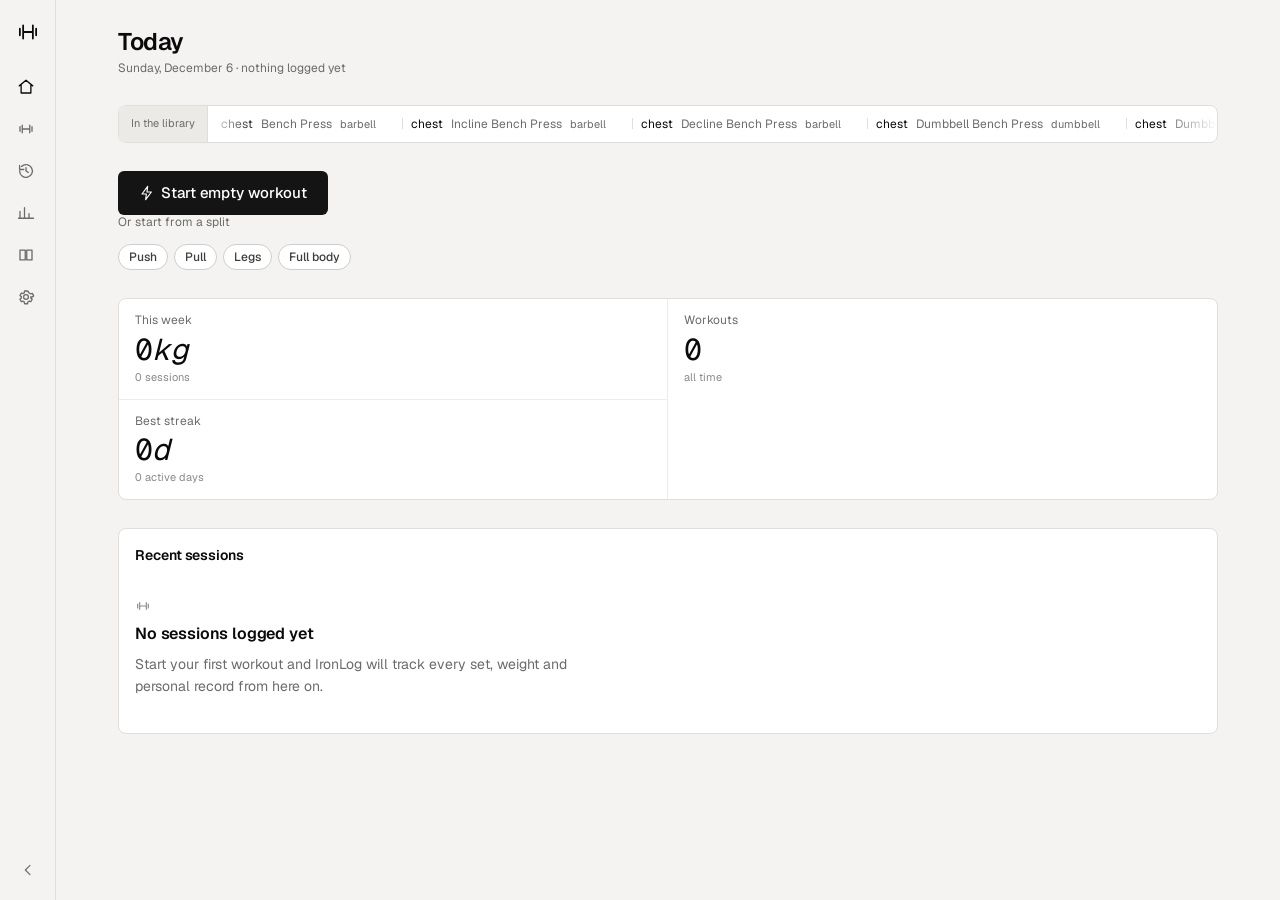
==== commit 7682c3d4: "Make the interface move: authored motion, and drawn exercise diagrams The last pass made the interfa" ====
--- a/app/index.html
+++ b/app/index.html
@@ -85,6 +85,7 @@
       <main class="main" id="view-outlet" tabindex="-1"></main>
 
       <nav class="tabbar" aria-label="Primary mobile">
+        <span class="tabbar-indicator" aria-hidden="true"></span>
         <a class="nav-item" data-route="home" href="#/home">Home</a>
         <a class="nav-item" data-route="workout" href="#/workout">Log</a>
         <a class="nav-item" data-route="history" href="#/history">History</a>
@@ -94,5 +95,13 @@
     </div>
 
     <div id="toast-host" aria-live="polite"></div>
+
+    <!--
+      Celebration announcer. The stamp and ray burst in motion.js are visual;
+      this is the same event for assistive tech. Polite, not assertive: a new
+      personal record is worth interrupting a rest timer for, not worth
+      interrupting a screen reader mid-word.
+    -->
+    <div id="ironlog-live" class="sr-only" role="status" aria-live="polite" aria-atomic="true"></div>
   </body>
 </html>
--- a/app/css/app.css
+++ b/app/css/app.css
@@ -519,18 +519,26 @@
   letter-spacing: -0.01em;
 }
 
-/* Retained as a class so nothing breaks, but it no longer renders as a kicker:
-   it is a count or a date in grey beside the title, never a label above it. */
-.eyebrow {
-  margin: 2px 0 0;
+/* The title comes first in the DOM and first on screen, with its count or date
+   in grey underneath.
+
+   This used to be a <p class="eyebrow"> placed BEFORE the <h1> and pulled back
+   below it with flex-direction: column-reverse. That fixed the pixels and broke
+   the semantics: a screen reader still announced "12 sessions" and then
+   "History", so the count read as a label above the heading, which is the exact
+   thing the ban exists to prevent. Source order now matches reading order, the
+   reverse trick is gone, and so is the class name. */
+.view-subline {
+  margin: 3px 0 0;
   font-size: var(--fs-small);
   color: var(--muted);
   font-variant-numeric: tabular-nums;
+  line-height: 1.4;
 }
 
 .view-head > div {
   display: flex;
-  flex-direction: column-reverse;
+  flex-direction: column;
   gap: 0;
   min-width: 0;
 }
@@ -2483,9 +2491,1037 @@
 }
 
 /* ── Motion ──────────────────────────────────────────────────────────────
-   One authored moment: the rest timer's draining rule, which is the thing the
-   user is actually waiting on. Everything else is a short state transition
-   from an already-visible default. */
+   The brief was "more fun, more animation". The craft floor's rule is not
+   less motion but AUTHORED motion: no scattered effects, and never one
+   identical entrance repeated down a page. So each element gets its own
+   entrance, chosen for what the element IS:
+
+     a log row is WRITTEN in   (clip-path wipe, left to right)
+     a heading RISES           (small offset, expo-out)
+     a chart bar GROWS         (scale-y from the baseline)
+     a record is STAMPED       (overshoot + rotation)
+     linework DRAWS            (stroke-dashoffset)
+     a figure ROLLS            (odometer columns)
+
+   Three rules hold throughout:
+     1. Motion starts from an already-legible default and settles into place.
+        Nothing fades up from opacity 0 - that is what makes motion feel cheap.
+     2. Only transform, opacity, clip-path, filter and stroke-dashoffset are
+        animated. No width/height/top/left: those relayout every frame.
+     3. prefers-reduced-motion removes all of it and leaves the final state,
+        so nothing is ever trapped behind a transition that will not run.
+        motion.js also declines to start loops, so this is belt and braces. */
+
+:root {
+  --ease-expo: cubic-bezier(0.16, 1, 0.3, 1);
+  --ease-out-soft: cubic-bezier(0.22, 0.61, 0.36, 1);
+  --ease-spring: cubic-bezier(0.34, 1.56, 0.64, 1);
+  --ease-in-quick: cubic-bezier(0.4, 0, 1, 1);
+  --dur-fast: 150ms;
+  --dur-base: 260ms;
+  --dur-slow: 520ms;
+  --reveal-delay: 0ms;
+}
+
+/* ── 1. Reveals ─────────────────────────────────────────────────────────── */
+
+[data-reveal],
+.reveal-write,
+.reveal-rise,
+.reveal-grow,
+.reveal-stamp,
+.reveal-draw {
+  /* The final state is the default; the animation runs FROM an offset. That is
+     what "start from visible" means mechanically, and it is why a failed or
+     skipped animation leaves correct content rather than a blank page. */
+  animation-duration: var(--dur-slow);
+  animation-timing-function: var(--ease-expo);
+  animation-fill-mode: both;
+  animation-delay: var(--reveal-delay);
+}
+
+.reveal-write {
+  animation-name: reveal-write;
+}
+.reveal-rise {
+  animation-name: reveal-rise;
+  animation-duration: var(--dur-base);
+}
+.reveal-grow {
+  animation-name: reveal-grow;
+  transform-origin: bottom center;
+}
+.reveal-stamp {
+  animation-name: reveal-stamp;
+  animation-timing-function: var(--ease-spring);
+  animation-duration: 420ms;
+}
+.reveal-draw {
+  animation-name: reveal-draw;
+  animation-duration: 700ms;
+}
+
+@keyframes reveal-write {
+  from {
+    clip-path: inset(0 100% 0 0);
+    transform: translate3d(-4px, 0, 0);
+  }
+  to {
+    clip-path: inset(0 0 0 0);
+    transform: translate3d(0, 0, 0);
+  }
+}
+
+@keyframes reveal-rise {
+  from {
+    transform: translate3d(0, 7px, 0);
+    filter: blur(1.5px);
+  }
+  to {
+    transform: translate3d(0, 0, 0);
+    filter: blur(0);
+  }
+}
+
+@keyframes reveal-grow {
+  from {
+    transform: scaleY(0.02);
+  }
+  to {
+    transform: scaleY(1);
+  }
+}
+
+@keyframes reveal-stamp {
+  0% {
+    transform: scale(1.5) rotate(-7deg);
+    filter: blur(2px);
+    opacity: 0.35;
+  }
+  60% {
+    transform: scale(0.96) rotate(1deg);
+    filter: blur(0);
+    opacity: 1;
+  }
+  100% {
+    transform: scale(1) rotate(0deg);
+  }
+}
+
+@keyframes reveal-draw {
+  from {
+    opacity: 0.25;
+    transform: scale(0.97);
+  }
+  to {
+    opacity: 1;
+    transform: scale(1);
+  }
+}
+
+/* ── 2. Odometer ──────────────────────────────────────────────────────────
+   Tabular mono figures make this work: every digit column is the same width,
+   so rolling one never shifts its neighbours. The type decision and the
+   animation are the same decision. */
+
+.odo,
+.tile-value,
+.kpi-value {
+  display: inline-flex;
+  align-items: baseline;
+  font-variant-numeric: tabular-nums;
+}
+
+.odo-digit {
+  display: inline-block;
+  position: relative;
+  overflow: hidden;
+  height: 1em;
+  line-height: 1em;
+  vertical-align: bottom;
+}
+
+.odo-strip {
+  display: flex;
+  flex-direction: column;
+  transform: translate3d(0, calc(var(--to, 0) * -1em), 0);
+  transition: transform 780ms var(--ease-expo);
+}
+
+.odo-strip i {
+  font-style: normal;
+  height: 1em;
+  line-height: 1em;
+  text-align: center;
+}
+
+.odo-static {
+  display: inline-block;
+}
+
+.is-rolling .odo-strip {
+  /* Second stagger tier: digits further right settle slightly later, which is
+     what makes a roll read as a mechanism rather than a text swap. */
+  transition-delay: calc(var(--digit-index, 0) * 26ms);
+}
+
+/* ── 3. Diagrams ──────────────────────────────────────────────────────────
+   Original vector geometry, not a picture of a person. The craft floor bans
+   figure-bearing illustration and names "crisp vector shapes, diagrams,
+   animated linework" as first-class media, so these are levers, arcs, travel
+   paths and force vectors - the mechanics of the movement. */
+
+.diagram {
+  display: block;
+  overflow: visible;
+}
+
+.diagram-movement {
+  color: var(--text);
+}
+
+/* Static reference geometry: ground, pivot, anchor, ruled limits. */
+.dg-frame,
+.dg-limit,
+.dg-ticks,
+.dg-spring,
+.dg-wave {
+  fill: none;
+  stroke: var(--border);
+  stroke-width: 1.6;
+  stroke-linecap: round;
+}
+
+.dg-limit,
+.dg-ticks {
+  stroke: var(--rule);
+  stroke-width: 1.2;
+  stroke-dasharray: 2 3;
+}
+
+.dg-pivot,
+.dg-anchor {
+  fill: none;
+  stroke: var(--muted);
+  stroke-width: 1.6;
+}
+
+.dg-anchor {
+  stroke: var(--text);
+}
+
+/* The travel path draws itself in, then the load follows it forever. */
+.dg-travel {
+  fill: none;
+  stroke: var(--data);
+  stroke-width: 1.8;
+  stroke-linecap: round;
+  stroke-dasharray: 200;
+  stroke-dashoffset: 200;
+}
+
+.is-animated .dg-travel {
+  animation: dg-draw 900ms var(--ease-expo) forwards;
+}
+
+@keyframes dg-draw {
+  to {
+    stroke-dashoffset: 0;
+  }
+}
+
+/* Swept arc: the range of the movement, dashed so it reads as a guide. */
+.dg-arc {
+  fill: none;
+  stroke: var(--muted);
+  stroke-width: 1.3;
+  stroke-dasharray: 3 4;
+  opacity: 0;
+}
+
+.is-animated .dg-sweep .dg-arc {
+  animation: dg-arc-in 620ms var(--ease-out-soft) 380ms forwards;
+}
+
+@keyframes dg-arc-in {
+  to {
+    opacity: 0.85;
+  }
+}
+
+/* Force vector: where the effort goes. */
+.dg-force {
+  fill: none;
+  stroke: var(--data);
+  stroke-width: 1.8;
+  stroke-linecap: round;
+  stroke-linejoin: round;
+  opacity: 0;
+}
+
+.is-animated .dg-arrow .dg-force {
+  animation: dg-arrow-in 460ms var(--ease-expo) 620ms forwards;
+}
+
+@keyframes dg-arrow-in {
+  from {
+    opacity: 0;
+    transform: translate3d(0, 4px, 0);
+  }
+  to {
+    opacity: 1;
+    transform: translate3d(0, 0, 0);
+  }
+}
+
+/* The load. offset-path is set inline from the same path the travel line
+   draws, so the two always agree - the load rides the line it describes. */
+.dg-mover {
+  offset-distance: 0%;
+  offset-rotate: 0deg;
+}
+
+.is-animated .dg-mover {
+  animation: dg-travel 2600ms var(--ease-out-soft) 900ms infinite alternate;
+}
+
+.is-animated .dg-mover[data-reverse="1"] {
+  animation-name: dg-travel-reverse;
+}
+
+@keyframes dg-travel {
+  from {
+    offset-distance: 0%;
+  }
+  to {
+    offset-distance: 100%;
+  }
+}
+
+@keyframes dg-travel-reverse {
+  from {
+    offset-distance: 100%;
+  }
+  to {
+    offset-distance: 0%;
+  }
+}
+
+.dg-load rect,
+.dg-load circle {
+  fill: var(--surface);
+  stroke: var(--text);
+  stroke-width: 1.7;
+}
+
+.dg-load-line {
+  fill: none;
+  stroke: var(--text);
+  stroke-width: 1.9;
+  stroke-linecap: round;
+}
+
+.dg-load-dot {
+  fill: var(--data);
+  stroke: none;
+}
+
+/* Muscle graph: primary at the centre, secondaries ranged on an ellipse,
+   joined by linework that draws in one after another. */
+.diagram-muscle {
+  width: 100%;
+  max-width: 260px;
+  /* min-width equals the viewBox width, so one viewBox unit is never less than
+     one CSS pixel. Without it a narrow container scales the whole graph down and
+     takes the labels under the 11px floor with it. 220px fits a 320px viewport
+     inside the sheet's own padding. */
+  min-width: 220px;
+  height: auto;
+  color: var(--text);
+}
+
+.dg-link {
+  fill: none;
+  stroke: var(--border);
+  stroke-width: 1.2;
+  stroke-dasharray: 90;
+  stroke-dashoffset: 90;
+}
+
+.is-animated .dg-link {
+  animation: dg-draw 520ms var(--ease-expo) forwards;
+  animation-delay: calc(120ms + var(--i, 0) * 70ms);
+}
+
+.dg-core circle {
+  fill: var(--data-pale, color-mix(in srgb, var(--data) 12%, transparent));
+  stroke: var(--data);
+  stroke-width: 1.6;
+}
+
+.dg-core text {
+  fill: var(--data-ink, var(--data));
+  font-family: var(--font-mono);
+  font-size: 11px;
+  font-weight: 500;
+  letter-spacing: 0;
+  text-transform: lowercase;
+}
+
+.dg-node circle {
+  fill: var(--surface);
+  stroke: var(--muted);
+  stroke-width: 1.4;
+}
+
+.dg-node text {
+  fill: var(--muted);
+  font-family: var(--font);
+  font-size: 11px;
+  letter-spacing: 0;
+}
+
+.is-animated .dg-node {
+  animation: dg-node-in 380ms var(--ease-spring) forwards;
+  animation-delay: calc(320ms + var(--i, 0) * 70ms);
+  opacity: 0;
+  transform-box: fill-box;
+  transform-origin: center;
+}
+
+@keyframes dg-node-in {
+  from {
+    opacity: 0;
+    transform: scale(0.4);
+  }
+  to {
+    opacity: 1;
+    transform: scale(1);
+  }
+}
+
+/* The media slot: a licensed local file when the user supplies one, the drawn
+   diagram otherwise. Both are the same footprint so the layout never shifts. */
+.detail-visual {
+  display: grid;
+  grid-template-columns: minmax(120px, 148px) minmax(0, 1fr);
+  gap: var(--gap);
+  align-items: center;
+  padding: 14px;
+  border: 1px solid var(--border);
+  border-radius: var(--radius-card);
+  background: var(--surface);
+}
+
+.media {
+  margin: 0;
+  display: grid;
+  gap: 6px;
+  justify-items: center;
+}
+
+.media img {
+  width: 100%;
+  height: auto;
+  max-width: 148px;
+  border-radius: var(--radius-control);
+  border: 1px solid var(--border);
+  background: var(--raised);
+}
+
+.media figcaption {
+  font-size: var(--fs-meta);
+  color: var(--muted);
+  line-height: 1.45;
+  text-align: center;
+}
+
+.detail-movement {
+  display: flex;
+  align-items: baseline;
+  gap: 10px;
+  margin: 2px 0 0;
+  padding-bottom: 10px;
+  border-bottom: 1px solid var(--rule);
+}
+
+.movement-label {
+  font-size: var(--fs-small);
+  color: var(--muted);
+}
+
+.movement-value {
+  font-family: var(--font-mono);
+  font-size: var(--fs-small);
+  font-variant-numeric: tabular-nums;
+  text-transform: capitalize;
+  color: var(--text);
+}
+
+@media (max-width: 560px) {
+  .detail-visual {
+    grid-template-columns: minmax(0, 1fr);
+    justify-items: center;
+  }
+}
+
+/* ── 4. The celebration ───────────────────────────────────────────────────
+   The app's authored moment, and it is earned: motion.js fires it only when a
+   computed 1RM actually beats the session's previous best. A stamp lands with
+   an overshoot and twelve rays of pure geometry radiate from it. No confetti
+   bitmap, no particle system - lines from a centre, in the one data hue. */
+
+.is-record {
+  position: relative;
+}
+
+.is-celebrating {
+  animation: celebrate-land 620ms var(--ease-spring);
+}
+
+@keyframes celebrate-land {
+  0% {
+    transform: scale(1);
+  }
+  28% {
+    transform: scale(1.045);
+  }
+  62% {
+    transform: scale(0.99);
+  }
+  100% {
+    transform: scale(1);
+  }
+}
+
+/* The figure that broke flashes once in the data hue, then settles back to ink.
+   Colour on the thing that changed is the ledger's one permitted hue. */
+.is-celebrating .set-onerm,
+.is-celebrating .tile-value,
+.is-celebrating .summary-mark {
+  animation: celebrate-flash 1100ms var(--ease-out-soft);
+}
+
+@keyframes celebrate-flash {
+  0%,
+  100% {
+    color: inherit;
+  }
+  18% {
+    color: var(--data);
+    filter: blur(0.4px);
+  }
+  46% {
+    color: var(--data);
+    filter: blur(0);
+  }
+}
+
+.pr-burst {
+  position: absolute;
+  inset: 0;
+  display: grid;
+  place-items: center;
+  pointer-events: none;
+  overflow: visible;
+  z-index: 2;
+}
+
+.pr-burst i {
+  position: absolute;
+  width: 2px;
+  height: 13px;
+  border-radius: 1px;
+  background: var(--data);
+  transform-origin: center 26px;
+  transform: rotate(var(--ray)) translateY(0) scaleY(0.2);
+  opacity: 0;
+  animation: ray-out 900ms var(--ease-expo) forwards;
+}
+
+@keyframes ray-out {
+  0% {
+    opacity: 0;
+    transform: rotate(var(--ray)) translateY(6px) scaleY(0.2);
+  }
+  22% {
+    opacity: 1;
+    transform: rotate(var(--ray)) translateY(-14px) scaleY(1);
+  }
+  100% {
+    opacity: 0;
+    transform: rotate(var(--ray)) translateY(-34px) scaleY(0.35);
+  }
+}
+
+.summary-records li {
+  animation: reveal-write 520ms var(--ease-expo) both;
+  animation-delay: calc(180ms + var(--i, 0) * 90ms);
+}
+
+/* ── 5. Set completion ────────────────────────────────────────────────────
+   The tick draws itself. Short, because it happens dozens of times a session;
+   anything longer would be in the way by set four. */
+
+.set-row {
+  transition:
+    background-color var(--dur-base) var(--ease-out-soft),
+    border-color var(--dur-base) var(--ease-out-soft);
+}
+
+.is-ticking {
+  animation: row-confirm 480ms var(--ease-out-soft);
+}
+
+@keyframes row-confirm {
+  0% {
+    background-color: color-mix(in srgb, var(--data) 14%, transparent);
+  }
+  100% {
+    background-color: transparent;
+  }
+}
+
+.set-row .check-draw,
+.set-row [data-action="toggle-set"] svg path {
+  stroke-dasharray: 26;
+}
+
+.is-done [data-action="toggle-set"] svg path {
+  animation: tick-draw 340ms var(--ease-expo) forwards;
+}
+
+@keyframes tick-draw {
+  from {
+    stroke-dashoffset: 26;
+  }
+  to {
+    stroke-dashoffset: 0;
+  }
+}
+
+/* ── 6. View transitions ──────────────────────────────────────────────────
+   Asymmetric, per the motion data: the outgoing view leaves faster than the
+   incoming one arrives, so navigation never feels like it is waiting on an
+   animation. 150 out, 260 in. */
+
+.main {
+  transition:
+    opacity var(--dur-base) var(--ease-out-soft),
+    transform var(--dur-base) var(--ease-expo),
+    filter var(--dur-base) var(--ease-out-soft);
+}
+
+.main.is-leaving {
+  opacity: 0;
+  transform: translate3d(0, -5px, 0);
+  filter: blur(1.5px);
+  transition-duration: var(--dur-fast);
+  transition-timing-function: var(--ease-in-quick);
+}
+
+.main.is-entering {
+  animation: view-enter var(--dur-base) var(--ease-expo) both;
+}
+
+@keyframes view-enter {
+  from {
+    opacity: 0.35;
+    transform: translate3d(0, 9px, 0);
+    filter: blur(2px);
+  }
+  to {
+    opacity: 1;
+    transform: translate3d(0, 0, 0);
+    filter: blur(0);
+  }
+}
+
+/* ── 7. Rest timer ────────────────────────────────────────────────────────
+   The thing the user is actually waiting on, so it gets the most attention:
+   a rule that drains, shifts toward the warning hue in the last fifth, and
+   breathes in the final seconds. */
+
+.timer-track {
+  position: relative;
+  overflow: hidden;
+}
+
+.timer-fill {
+  transition:
+    width 980ms linear,
+    background-color var(--dur-slow) var(--ease-out-soft);
+  transform-origin: left center;
+}
+
+/* --timer-pct is set in markup; the last 20% is where attention belongs. */
+.timer-bar[data-urgent="1"] .timer-fill {
+  background-color: var(--warning);
+}
+
+.timer-bar[data-urgent="1"] .timer-read {
+  color: var(--warning);
+  animation: timer-breathe 1000ms var(--ease-out-soft) infinite;
+}
+
+@keyframes timer-breathe {
+  0%,
+  100% {
+    opacity: 1;
+    transform: scale(1);
+  }
+  50% {
+    opacity: 0.72;
+    transform: scale(1.035);
+  }
+}
+
+.timer-bar {
+  animation: timer-in 320ms var(--ease-expo) both;
+}
+
+@keyframes timer-in {
+  from {
+    opacity: 0;
+    transform: translate3d(0, -8px, 0);
+    clip-path: inset(0 0 100% 0);
+  }
+  to {
+    opacity: 1;
+    transform: translate3d(0, 0, 0);
+    clip-path: inset(0 0 0 0);
+  }
+}
+
+/* ── 8. Ticker ────────────────────────────────────────────────────────────
+   A strip of real exercise names. Pauses on hover, on focus within, and when
+   the tab is hidden; never starts under reduced motion. An unstoppable
+   scrolling strip is both an accessibility failure and a battery one. */
+
+.ticker {
+  position: relative;
+  display: flex;
+  align-items: stretch;
+  border: 1px solid var(--border);
+  border-radius: var(--radius-card);
+  background: var(--surface);
+  overflow: hidden;
+  min-height: 38px;
+}
+
+/* The caption stays put while the track runs past it, so the strip always says
+   whose numbers these are. That label is what keeps an empty log's library
+   sample from reading as the user's own history. */
+.ticker-caption {
+  flex: 0 0 auto;
+  display: flex;
+  align-items: center;
+  padding: 0 12px;
+  border-right: 1px solid var(--border);
+  background: var(--raised);
+  font-family: var(--font-mono);
+  font-size: var(--fs-meta);
+  font-variant-numeric: tabular-nums;
+  color: var(--muted);
+  white-space: nowrap;
+}
+
+/* The viewport clips, and fades at both ends rather than cutting a glyph in
+   half. The mask sits here, not on .ticker, so the caption stays fully opaque. */
+.ticker-viewport {
+  position: relative;
+  flex: 1 1 auto;
+  min-width: 0;
+  overflow: hidden;
+  display: flex;
+  align-items: center;
+  mask-image: linear-gradient(90deg, transparent, #000 5%, #000 95%, transparent);
+}
+
+.ticker-track {
+  display: flex;
+  gap: 26px;
+  flex: 0 0 auto;
+  padding-inline: 13px;
+  align-items: center;
+}
+
+.ticker-running .ticker-track {
+  animation: ticker-scroll var(--ticker-duration, 40s) linear infinite;
+}
+
+.ticker-paused .ticker-track {
+  animation-play-state: paused;
+}
+
+.ticker-clone {
+  /* The seamless loop's second copy; hidden from assistive tech in markup. */
+}
+
+.ticker-static {
+  overflow-x: auto;
+}
+
+@keyframes ticker-scroll {
+  from {
+    transform: translate3d(0, 0, 0);
+  }
+  to {
+    transform: translate3d(-100%, 0, 0);
+  }
+}
+
+.ticker-item {
+  display: inline-flex;
+  align-items: baseline;
+  gap: 8px;
+  white-space: nowrap;
+  font-size: var(--fs-small);
+  color: var(--muted);
+}
+
+.ticker-item b {
+  font-family: var(--font-mono);
+  font-weight: 400;
+  font-size: var(--fs-small);
+  color: var(--text);
+  font-variant-numeric: tabular-nums;
+}
+
+/* The third slot - a record's kind, a session's set count, an exercise's
+   equipment. Grey, because it qualifies the item rather than naming it. */
+.ticker-item i {
+  font-style: normal;
+  font-size: var(--fs-meta);
+  color: var(--muted);
+  font-variant-numeric: tabular-nums;
+}
+
+/* A separator that is drawn, not typed: no middot character standing in for a
+   rule, and nothing for a screen reader to announce. */
+.ticker-item + .ticker-item::before {
+  content: "";
+  width: 1px;
+  height: 11px;
+  background: var(--border);
+  align-self: center;
+}
+
+/* ── 9. Pointer feedback ──────────────────────────────────────────────────
+   A press you can feel. Scale-down on pointerdown, spring back on release, and
+   the same via :active so keyboard activation is not left out. */
+
+[data-press],
+.btn,
+.icon-btn,
+.chip,
+.nav-item,
+.timer-btn {
+  transition:
+    transform var(--dur-fast) var(--ease-spring),
+    background-color var(--dur-fast) var(--ease-out-soft),
+    border-color var(--dur-fast) var(--ease-out-soft),
+    color var(--dur-fast) var(--ease-out-soft);
+}
+
+.is-pressed,
+.btn:active,
+.icon-btn:active,
+.chip:active,
+.timer-btn:active {
+  transform: scale(0.972);
+  transition-duration: 70ms;
+}
+
+/* Nav: an ink underline that draws rather than appearing. */
+.nav-item {
+  position: relative;
+}
+
+.nav-item::after {
+  content: "";
+  position: absolute;
+  left: 10px;
+  right: 10px;
+  bottom: 5px;
+  height: 1.5px;
+  background: var(--text);
+  transform: scaleX(0);
+  transform-origin: left center;
+  transition: transform var(--dur-base) var(--ease-expo);
+}
+
+.nav-item:hover::after {
+  transform: scaleX(0.42);
+}
+
+.nav-item.is-active::after {
+  transform: scaleX(1);
+}
+
+/* Mobile tabbar: one indicator element travelling between items, so the active
+   state is a shared-element transition rather than five independent flips. */
+.tabbar {
+  position: relative;
+}
+
+.tabbar-indicator {
+  position: absolute;
+  top: 0;
+  left: 0;
+  width: var(--tab-w, 20%);
+  height: 2px;
+  background: var(--text);
+  transform: translate3d(var(--tab-x, 0), 0, 0);
+  transition: transform 340ms var(--ease-expo);
+  pointer-events: none;
+}
+
+/* ── 10. Charts ───────────────────────────────────────────────────────────
+   Bars grow from the baseline with a stagger. The true height is already in
+   markup, so the chart is correct without JS and under reduced motion; this
+   animates a transform, never the data. */
+
+.chart-bar {
+  transform-box: fill-box;
+  transform-origin: bottom center;
+}
+
+.chart-bar.bar-animate {
+  animation: bar-grow 620ms var(--ease-expo) both;
+  animation-delay: calc(var(--bar-i, 0) * 46ms);
+}
+
+@keyframes bar-grow {
+  from {
+    transform: scaleY(0.02);
+  }
+  to {
+    transform: scaleY(1);
+  }
+}
+
+.dist-fill {
+  transform-origin: left center;
+}
+
+.dist-fill.bar-animate {
+  animation: dist-grow 560ms var(--ease-expo) both;
+  animation-delay: calc(var(--bar-i, 0) * 55ms);
+}
+
+@keyframes dist-grow {
+  from {
+    transform: scaleX(0.02);
+  }
+  to {
+    transform: scaleX(1);
+  }
+}
+
+/* ── 11. Tilt ─────────────────────────────────────────────────────────────
+   Pointer-reactive, under 5deg, and only on the one hero artefact. A whole
+   page that tilts is seasick; one object that responds to the cursor feels
+   held. Disabled on touch and under reduced motion by motion.js. */
+
+.tilt-active {
+  transform: perspective(900px) rotateX(var(--tilt-x, 0deg)) rotateY(var(--tilt-y, 0deg));
+  transition: transform 380ms var(--ease-out-soft);
+  transform-style: preserve-3d;
+  will-change: transform;
+}
+
+/* ── 12. Skeleton ─────────────────────────────────────────────────────────
+   Per the motion data: a background-position sweep rather than an opacity
+   pulse, which reads as "loading" more clearly, and killed when content
+   mounts so a stray loop never runs behind real data. */
+
+.skeleton {
+  background-image: linear-gradient(
+    90deg,
+    var(--raised) 0%,
+    color-mix(in srgb, var(--raised) 55%, var(--surface)) 45%,
+    var(--raised) 90%
+  );
+  background-size: 220% 100%;
+  background-repeat: no-repeat;
+  border-radius: var(--radius-control);
+  color: transparent !important;
+  animation: skeleton-sweep 1400ms var(--ease-out-soft) infinite;
+}
+
+@keyframes skeleton-sweep {
+  from {
+    background-position: 130% 0;
+  }
+  to {
+    background-position: -30% 0;
+  }
+}
+
+/* ── 13. Sheets ───────────────────────────────────────────────────────────
+   A sheet is a floating surface, so it is the one place a shadow is earned.
+   It arrives with a small overshoot and its backdrop settles in behind it. */
+
+.sheet-panel,
+.sheet-panel-sm {
+  animation: sheet-in 380ms var(--ease-expo) both;
+}
+
+@keyframes sheet-in {
+  from {
+    opacity: 0;
+    transform: translate3d(0, 22px, 0) scale(0.985);
+    filter: blur(3px);
+  }
+  to {
+    opacity: 1;
+    transform: translate3d(0, 0, 0) scale(1);
+    filter: blur(0);
+  }
+}
+
+.sheet-backdrop {
+  animation: backdrop-in 300ms var(--ease-out-soft) both;
+}
+
+@keyframes backdrop-in {
+  from {
+    opacity: 0;
+  }
+  to {
+    opacity: 1;
+  }
+}
+
+/* ── 14. Empty states ─────────────────────────────────────────────────────
+   The dumbbell loads and unloads its own plates while there is nothing logged.
+   Subject-true, and it stops the moment real data arrives. */
+
+.empty-mark svg {
+  animation: empty-idle 3200ms var(--ease-out-soft) infinite;
+  transform-origin: center;
+}
+
+@keyframes empty-idle {
+  0%,
+  72%,
+  100% {
+    transform: rotate(0deg) scale(1);
+  }
+  80% {
+    transform: rotate(-7deg) scale(1.05);
+  }
+  88% {
+    transform: rotate(5deg) scale(1.02);
+  }
+}
+
+/* ── Reduced motion ───────────────────────────────────────────────────────
+   Last, and universal, so it wins over everything above. This removes the
+   animation and leaves the FINAL state: content is never hidden behind a
+   transition that will not run. motion.js additionally declines to start
+   loops, observers and the tilt. */
 
 @media (prefers-reduced-motion: reduce) {
   *,
@@ -2493,16 +3529,61 @@
   *::after {
     animation-duration: 0.01ms !important;
     animation-iteration-count: 1 !important;
+    animation-delay: 0ms !important;
     transition-duration: 0.01ms !important;
+    transition-delay: 0ms !important;
     scroll-behavior: auto !important;
   }
 
-  .spinner {
-    animation-duration: 2.4s !important;
+  /* Loops must not merely be fast, they must stop: a 0.01ms infinite animation
+     is still an infinite animation. */
+  .ticker-running .ticker-track,
+  .empty-mark svg,
+  .is-animated .dg-mover,
+  .timer-bar[data-urgent="1"] .timer-read,
+  .spinner,
+  .skeleton {
+    animation: none !important;
+  }
+
+  /* Elements whose final state lives at the end of a keyframe need it applied
+     directly, or reduced motion would leave them at their "from" values. */
+  .dg-travel,
+  .dg-link {
+    stroke-dashoffset: 0 !important;
+  }
+
+  .dg-arc,
+  .dg-force,
+  .dg-node {
+    opacity: 1 !important;
+    transform: none !important;
+  }
+
+  .dg-mover {
+    offset-distance: 100% !important;
+  }
+
+  .is-done [data-action="toggle-set"] svg path {
+    stroke-dashoffset: 0 !important;
+  }
+
+  .odo-strip {
+    transition: none !important;
+  }
+
+  .chart-bar.bar-animate,
+  .dist-fill.bar-animate,
+  .tilt-active {
+    transform: none !important;
   }
 
   .timer-fill {
     transition: none;
+  }
+
+  .pr-burst {
+    display: none !important;
   }
 }
 
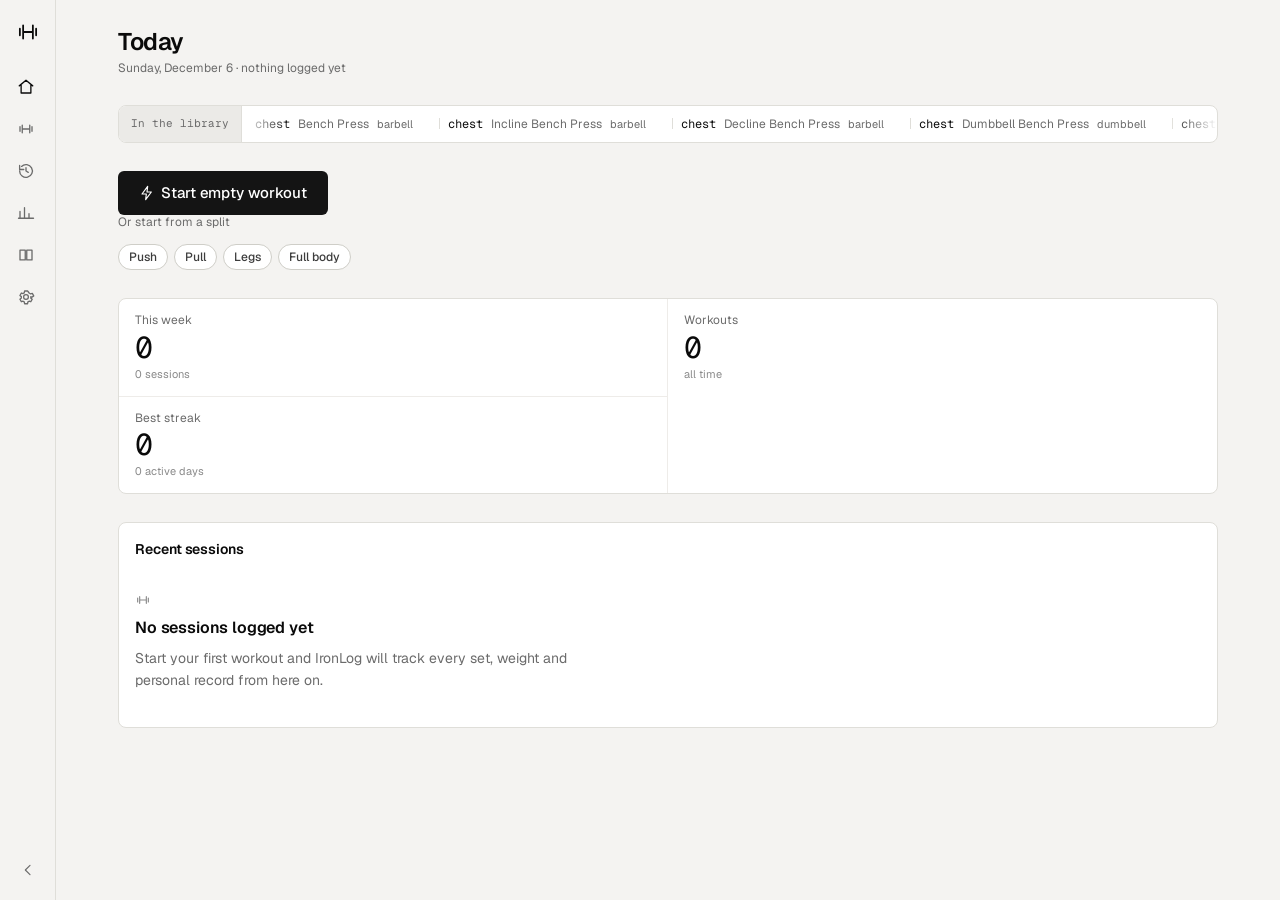
==== commit bae401f3: "Fix 14 bugs found by a correctness audit, most of them silent Every one of these failed quietly: a w" ====
--- a/app/index.html
+++ b/app/index.html
@@ -84,14 +84,6 @@
 
       <main class="main" id="view-outlet" tabindex="-1"></main>
 
-      <nav class="tabbar" aria-label="Primary mobile">
-        <span class="tabbar-indicator" aria-hidden="true"></span>
-        <a class="nav-item" data-route="home" href="#/home">Home</a>
-        <a class="nav-item" data-route="workout" href="#/workout">Log</a>
-        <a class="nav-item" data-route="history" href="#/history">History</a>
-        <a class="nav-item" data-route="stats" href="#/stats">Progress</a>
-        <a class="nav-item" data-route="library" href="#/library">Library</a>
-      </nav>
     </div>
 
     <div id="toast-host" aria-live="polite"></div>
--- a/app/css/app.css
+++ b/app/css/app.css
@@ -469,9 +469,6 @@
   padding: 16px 14px calc(76px + env(safe-area-inset-bottom, 0px));
 }
 
-.tabbar {
-  display: none;
-}
 
 .icon {
   width: 16px;
@@ -2072,6 +2069,25 @@
   margin-top: 2px;
 }
 
+.detail-sets {
+  margin: 0;
+  padding: 0;
+  list-style: none;
+}
+
+.detail-sets li {
+  display: grid;
+  grid-template-columns: 22px minmax(0, 1fr) auto;
+  align-items: baseline;
+  gap: 10px;
+  padding: 5px 0;
+  border-bottom: 1px solid var(--border);
+}
+
+.detail-sets li:last-child {
+  border-bottom: none;
+}
+
 .detail-set-n {
   font-family: var(--mono);
   color: var(--muted);
@@ -2079,6 +2095,13 @@
 
 .detail-set-v {
   font-family: var(--mono);
+}
+
+.detail-set-vol {
+  font-family: var(--mono);
+  font-variant-numeric: tabular-nums;
+  color: var(--muted);
+  text-align: right;
 }
 
 .detail-instructions-head {
@@ -2540,23 +2563,31 @@
   animation-delay: var(--reveal-delay);
 }
 
-.reveal-write {
+/* The animation-name is gated on .is-revealed, which the IntersectionObserver
+   adds. Without that gate the reveal plays on page load and everything below the
+   fold has finished animating before the reader scrolls to it. Gating it also
+   keeps the no-JS case correct: with no observer there is no class, so there is
+   no animation, and the element simply sits in its normal visible state. */
+.reveal-grow {
+  transform-origin: bottom center;
+}
+
+.reveal-write.is-revealed {
   animation-name: reveal-write;
 }
-.reveal-rise {
+.reveal-rise.is-revealed {
   animation-name: reveal-rise;
   animation-duration: var(--dur-base);
 }
-.reveal-grow {
+.reveal-grow.is-revealed {
   animation-name: reveal-grow;
-  transform-origin: bottom center;
-}
-.reveal-stamp {
+}
+.reveal-stamp.is-revealed {
   animation-name: reveal-stamp;
   animation-timing-function: var(--ease-spring);
   animation-duration: 420ms;
 }
-.reveal-draw {
+.reveal-draw.is-revealed {
   animation-name: reveal-draw;
   animation-duration: 700ms;
 }
@@ -2779,6 +2810,37 @@
 .dg-mover {
   offset-distance: 0%;
   offset-rotate: 0deg;
+}
+
+/* offset-path: path() needs Safari 16+ / Chrome 46+ / Firefox 72+. Where it is
+   missing, the mover has no path to sit on and would be painted at the SVG
+   origin - a barbell parked in the top-left corner of its own diagram. Rather
+   than show that, fall back to a simple vertical travel that needs nothing but
+   transform, and keep the drawn travel path (which is plain SVG and works
+   everywhere) as the thing that still explains the movement. */
+@supports not (offset-path: path("M0 0")) {
+  .dg-mover {
+    offset-path: none !important;
+  }
+
+  .is-animated .dg-mover,
+  .is-animated .dg-mover[data-reverse="1"] {
+    animation-name: dg-fallback-travel;
+    animation-duration: 2600ms;
+    animation-timing-function: var(--ease-out-soft);
+    animation-delay: 900ms;
+    animation-iteration-count: infinite;
+    animation-direction: alternate;
+  }
+
+  @keyframes dg-fallback-travel {
+    from {
+      transform: translate3d(0, 26px, 0);
+    }
+    to {
+      transform: translate3d(0, -26px, 0);
+    }
+  }
 }
 
 .is-animated .dg-mover {
@@ -2861,7 +2923,7 @@
 
 .dg-core text {
   fill: var(--data-ink, var(--data));
-  font-family: var(--font-mono);
+  font-family: var(--mono);
   font-size: 11px;
   font-weight: 500;
   letter-spacing: 0;
@@ -2951,7 +3013,7 @@
 }
 
 .movement-value {
-  font-family: var(--font-mono);
+  font-family: var(--mono);
   font-size: var(--fs-small);
   font-variant-numeric: tabular-nums;
   text-transform: capitalize;
@@ -3082,7 +3144,6 @@
   }
 }
 
-.set-row .check-draw,
 .set-row [data-action="toggle-set"] svg path {
   stroke-dasharray: 26;
 }
@@ -3219,7 +3280,7 @@
   padding: 0 12px;
   border-right: 1px solid var(--border);
   background: var(--raised);
-  font-family: var(--font-mono);
+  font-family: var(--mono);
   font-size: var(--fs-meta);
   font-variant-numeric: tabular-nums;
   color: var(--muted);
@@ -3281,7 +3342,7 @@
 }
 
 .ticker-item b {
-  font-family: var(--font-mono);
+  font-family: var(--mono);
   font-weight: 400;
   font-size: var(--fs-small);
   color: var(--text);
@@ -3359,23 +3420,6 @@
   transform: scaleX(1);
 }
 
-/* Mobile tabbar: one indicator element travelling between items, so the active
-   state is a shared-element transition rather than five independent flips. */
-.tabbar {
-  position: relative;
-}
-
-.tabbar-indicator {
-  position: absolute;
-  top: 0;
-  left: 0;
-  width: var(--tab-w, 20%);
-  height: 2px;
-  background: var(--text);
-  transform: translate3d(var(--tab-x, 0), 0, 0);
-  transition: transform 340ms var(--ease-expo);
-  pointer-events: none;
-}
 
 /* ── 10. Charts ───────────────────────────────────────────────────────────
    Bars grow from the baseline with a stagger. The true height is already in
@@ -3592,7 +3636,6 @@
 
 @media print {
   .sidebar,
-  .tabbar,
   .timer-bar,
   #toast-host,
   .btn,
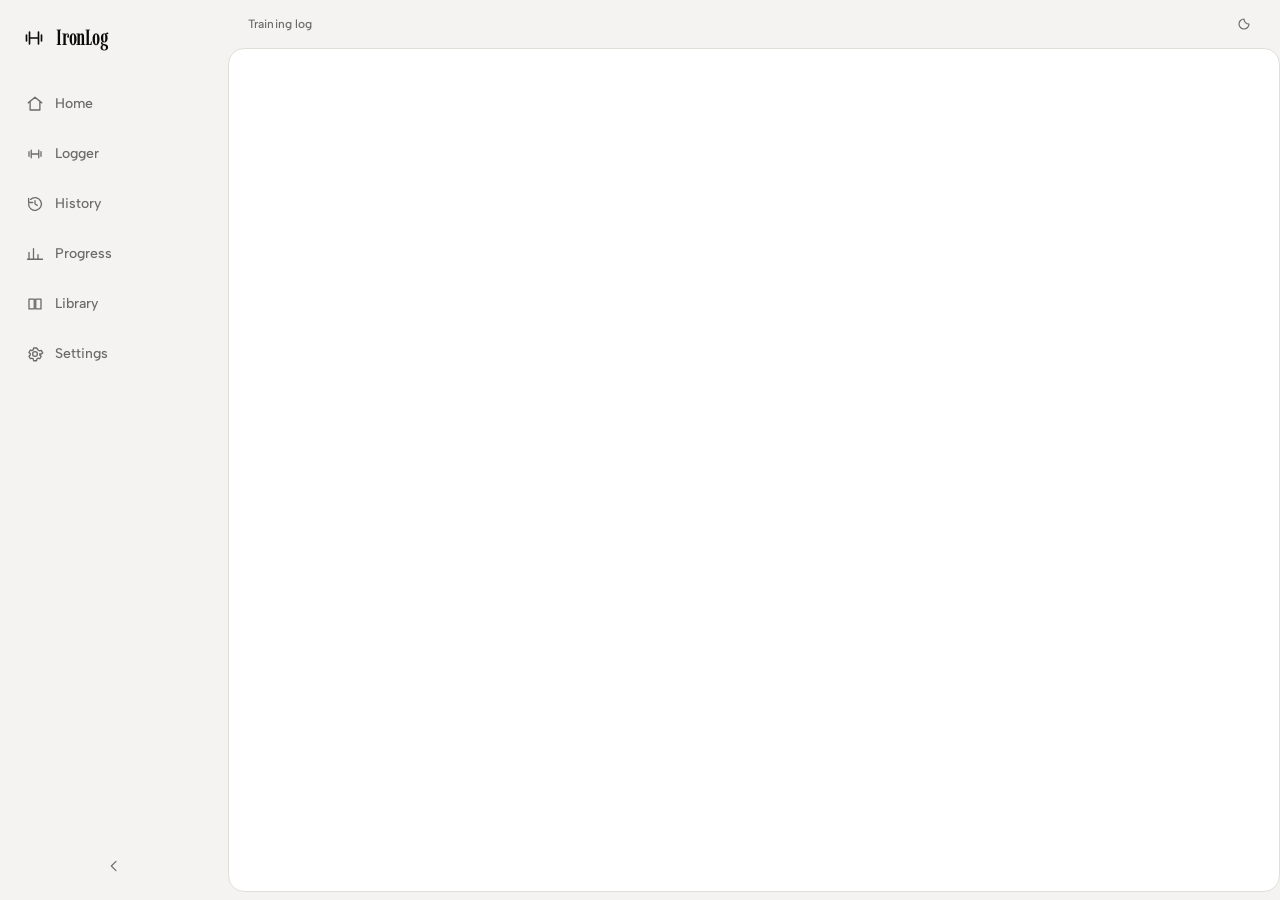
==== commit 6b16fcb9: "Makeover the app: colour system, framed sheet, 3D load Consulted all three installed skills before e" ====
--- a/app/index.html
+++ b/app/index.html
@@ -82,7 +82,43 @@
         </div>
       </aside>
 
-      <main class="main" id="view-outlet" tabindex="-1"></main>
+      <!--
+        The frame. On a wide screen the sidebar and this bar are one tinted
+        L-shaped frame with no rule between them, and the page is a white sheet
+        inset 8px from the window's right and bottom edges. On a phone the frame
+        collapses: the sidebar becomes the bottom bar and this bar carries only
+        the live clock.
+      -->
+      <div class="frame">
+        <header class="topbar">
+          <p class="topbar-context" id="topbar-context" data-role="topbar-context">
+            Training log
+          </p>
+
+          <!--
+            The live clock is the one thing worth putting in permanent chrome:
+            while a session is open, elapsed time is the number a lifter checks
+            most and the one they cannot recover afterwards. Empty when no
+            session is running, rather than showing a stopped 00:00.
+          -->
+          <p class="topbar-live" id="topbar-live" data-role="topbar-live" hidden>
+            <span class="live-dot" aria-hidden="true"></span>
+            <span class="live-label">Live</span>
+            <span class="live-clock" data-role="topbar-elapsed">00:00</span>
+          </p>
+
+          <div class="topbar-tools">
+            <button class="icon-btn" type="button" data-action="cycle-theme"
+                    aria-label="Change theme" title="Change theme">
+              <svg class="icon" viewBox="0 0 24 24" aria-hidden="true">
+                <path d="M12 4.5a7.5 7.5 0 1 0 7.5 7.5c-4.2 0-7.5-3.3-7.5-7.5Z" />
+              </svg>
+            </button>
+          </div>
+        </header>
+
+        <main class="main" id="view-outlet" tabindex="-1"></main>
+      </div>
 
     </div>
 
--- a/app/css/app.css
+++ b/app/css/app.css
@@ -47,6 +47,30 @@
   font-display: swap;
 }
 
+/* Imbue is the display voice: a tall condensed serif whose capitals read like a
+   masthead, which is what the direction sheet asked for. Self-hosted as a
+   variable font with optical sizing on, because Google Fonts is not reachable
+   from this build and a third-party font request would also be a privacy cost.
+   SIL Open Font License 1.1 - see fonts/OFL-Imbue.txt. */
+@font-face {
+  font-family: "Imbue";
+  src: url("../../fonts/Imbue-Variable.woff2") format("woff2-variations");
+  font-weight: 100 900;
+  font-style: normal;
+  font-display: swap;
+  font-variation-settings: "opsz" 48;
+}
+
+/* Albert Sans is the reading face. SIL Open Font License 1.1 - see
+   fonts/OFL-AlbertSans.txt. */
+@font-face {
+  font-family: "Albert Sans";
+  src: url("../../fonts/AlbertSans-Variable.woff2") format("woff2-variations");
+  font-weight: 100 900;
+  font-style: normal;
+  font-display: swap;
+}
+
 /* ── Tokens ────────────────────────────────────────────────────────────── */
 
 :root {
@@ -82,6 +106,48 @@
   --data: #1d5fbf;
   --data-pale: #eaf0fa;
   --data-ink: #123f7f;
+
+  /* Muscle colours, generated and contrast-verified. Hue encodes movement
+     role: warm is push, cool is pull, green is legs, violet is trunk, and
+     gold is reserved for cardio alone. See app/js/colour.js. */
+  --m-chest-ink: #be2817;   --m-chest-tint: #faf0ee;
+  --m-chest-edge: #f1dbd9;  --m-chest-sub: #a8463b;
+  --m-chest-chart: #ce2e1c;
+  --m-shoulders-ink: #9b4e13;   --m-shoulders-tint: #f9f1ea;
+  --m-shoulders-edge: #efdfd2;  --m-shoulders-sub: #8d5932;
+  --m-shoulders-chart: #a95617;
+  --m-triceps-ink: #bd176a;   --m-triceps-tint: #faeff5;
+  --m-triceps-edge: #f1d9e5;  --m-triceps-sub: #aa3c73;
+  --m-triceps-chart: #ce1c75;
+  --m-back-ink: #1664b2;   --m-back-tint: #ecf3f9;
+  --m-back-edge: #d6e3f1;  --m-back-sub: #36689a;
+  --m-back-chart: #1a6ec1;
+  --m-biceps-ink: #0d6a6d;   --m-biceps-tint: #e2f6f7;
+  --m-biceps-edge: #c3e9ea;  --m-biceps-sub: #286f71;
+  --m-biceps-chart: #107376;
+  --m-forearms-ink: #3a44d7;   --m-forearms-tint: #f1f1fb;
+  --m-forearms-edge: #d9daf1;  --m-forearms-sub: #3d44ad;
+  --m-forearms-chart: #444ed9;
+  --m-quads-ink: #107e13;   --m-quads-tint: #e4f7e5;
+  --m-quads-edge: #c7ebc8;  --m-quads-sub: #29732b;
+  --m-quads-chart: #138c17;
+  --m-hamstrings-ink: #205e0c;   --m-hamstrings-tint: #e7f7e2;
+  --m-hamstrings-edge: #cdeac3;  --m-hamstrings-sub: #3b7228;
+  --m-hamstrings-chart: #24650e;
+  --m-glutes-ink: #0c6240;   --m-glutes-tint: #e2f7ee;
+  --m-glutes-edge: #c4eadb;  --m-glutes-sub: #287254;
+  --m-glutes-chart: #0e6a45;
+  --m-calves-ink: #506a0d;   --m-calves-tint: #eef5dd;
+  --m-calves-edge: #dbe7bb;  --m-calves-sub: #586c26;
+  --m-calves-chart: #577410;
+  --m-core-ink: #9d21ca;   --m-core-tint: #f7effa;
+  --m-core-edge: #ebd9f1;  --m-core-sub: #8f3dad;
+  --m-core-chart: #ab26dc;
+  --m-cardio-ink: #5b470b;   --m-cardio-tint: #f7f2e3;
+  --m-cardio-edge: #ebe1c5;  --m-cardio-sub: #77632a;
+  --m-cardio-chart: #634d0d;
+  --chart-1: #ce2e1c;  --chart-2: #ce1c75;  --chart-3: #1a6ec1;
+  --chart-4: #0e6a45;  --chart-5: #577410;
 
   /* Change signals. Small marks and short numbers, never fills. */
   --positive: #2e7d32;
@@ -106,11 +172,21 @@
      pair, chosen once for the whole product. */
   --radius-card: 8px;
   --radius-control: 6px;
-  --row-height: 44px;
-  --gap: 12px;
+  --radius-sheet: 16px;
+  --row-height: 48px;
+  --gap: 24px;
   --pad: 24px;
+
+  /* The framed sheet. One tinted L-shaped frame holds the sidebar and the top
+     bar with no rule between them; the work sits on a white sheet inset from the
+     window's right and bottom edges. Depth comes from the single tone step, so
+     the sheet carries an edge and no shadow - a shadow under it would be a
+     second, contradicting claim about where the surface sits. */
+  --sheet-inset: 8px;
+  --topbar-height: 48px;
   --control-height: 36px;
   --rail-width: 56px;
+  --sidebar-width: 228px;
 
   /* Type. Title 24, section 16, kpi 30, body 14, small 12. Nothing under 11. */
   --fs-title: 24px;
@@ -120,7 +196,8 @@
   --fs-small: 12px;
   --fs-meta: 11px;
 
-  --font: "Geist", ui-sans-serif, system-ui, -apple-system, "Segoe UI", sans-serif;
+  --font: "Albert Sans", "Geist", ui-sans-serif, system-ui, -apple-system, sans-serif;
+  --display: "Imbue", "Geist", ui-serif, Georgia, serif;
   --mono: "Geist Mono", ui-monospace, SFMono-Regular, Menlo, monospace;
 
   /* Shadows exist only for what floats. */
@@ -178,6 +255,48 @@
 
     --shadow-float: 0 12px 32px -8px rgba(0, 0, 0, 0.6), 0 2px 6px rgba(0, 0, 0, 0.4);
     --shadow-menu: 0 6px 20px -6px rgba(0, 0, 0, 0.55);
+
+    /* Muscle colours, generated and contrast-verified. Hue encodes movement
+       role: warm is push, cool is pull, green is legs, violet is trunk, and
+       gold is reserved for cardio alone. See app/js/colour.js. */
+    --m-chest-ink: #dc9188;   --m-chest-tint: #4a2825;
+    --m-chest-edge: #643b36;  --m-chest-sub: #cf9690;
+    --m-chest-chart: #d2766c;
+    --m-shoulders-ink: #dcac88;   --m-shoulders-tint: #4a3525;
+    --m-shoulders-edge: #58412f;  --m-shoulders-sub: #cda78b;
+    --m-shoulders-chart: #d2986c;
+    --m-triceps-ink: #e8b2cd;   --m-triceps-tint: #4a2538;
+    --m-triceps-edge: #66374f;  --m-triceps-sub: #d091b0;
+    --m-triceps-chart: #e19ec0;
+    --m-back-ink: #88b1db;   --m-back-tint: #25384a;
+    --m-back-edge: #33485e;  --m-back-sub: #8daece;
+    --m-back-chart: #6c9fd2;
+    --m-biceps-ink: #52c7cb;   --m-biceps-tint: #204042;
+    --m-biceps-edge: #294c4d;  --m-biceps-sub: #6dbec1;
+    --m-biceps-chart: #4cc4c8;
+    --m-forearms-ink: #b2b6ec;   --m-forearms-tint: #25274a;
+    --m-forearms-edge: #393c69;  --m-forearms-sub: #9498d1;
+    --m-forearms-chart: #9ea3e8;
+    --m-quads-ink: #52cb56;   --m-quads-tint: #214222;
+    --m-quads-edge: #2a4e2b;  --m-quads-sub: #72c274;
+    --m-quads-chart: #4cc850;
+    --m-hamstrings-ink: #85d36b;   --m-hamstrings-tint: #284120;
+    --m-hamstrings-edge: #324d29;  --m-hamstrings-sub: #82c06d;
+    --m-hamstrings-chart: #6bc84c;
+    --m-glutes-ink: #5bcea0;   --m-glutes-tint: #204134;
+    --m-glutes-edge: #294d3f;  --m-glutes-sub: #6dc09f;
+    --m-glutes-chart: #4cc896;
+    --m-calves-ink: #a9cb52;   --m-calves-tint: #363f1f;
+    --m-calves-edge: #404a28;  --m-calves-sub: #a2bc62;
+    --m-calves-chart: #a5c84c;
+    --m-core-ink: #d191e8;   --m-core-tint: #40254a;
+    --m-core-edge: #5c3869;  --m-core-sub: #c092d0;
+    --m-core-chart: #c674e4;
+    --m-cardio-ink: #d8c27d;   --m-cardio-tint: #433a21;
+    --m-cardio-edge: #4f462a;  --m-cardio-sub: #c3af74;
+    --m-cardio-chart: #cdb15d;
+    --chart-1: #d2766c;  --chart-2: #e19ec0;  --chart-3: #6c9fd2;
+    --chart-4: #4cc896;  --chart-5: #a5c84c;
   }
 }
 
@@ -228,6 +347,48 @@
 
   --shadow-float: 0 12px 32px -8px rgba(0, 0, 0, 0.6), 0 2px 6px rgba(0, 0, 0, 0.4);
   --shadow-menu: 0 6px 20px -6px rgba(0, 0, 0, 0.55);
+
+  /* Muscle colours, generated and contrast-verified. Hue encodes movement
+     role: warm is push, cool is pull, green is legs, violet is trunk, and
+     gold is reserved for cardio alone. See app/js/colour.js. */
+  --m-chest-ink: #dc9188;   --m-chest-tint: #4a2825;
+  --m-chest-edge: #643b36;  --m-chest-sub: #cf9690;
+  --m-chest-chart: #d2766c;
+  --m-shoulders-ink: #dcac88;   --m-shoulders-tint: #4a3525;
+  --m-shoulders-edge: #58412f;  --m-shoulders-sub: #cda78b;
+  --m-shoulders-chart: #d2986c;
+  --m-triceps-ink: #e8b2cd;   --m-triceps-tint: #4a2538;
+  --m-triceps-edge: #66374f;  --m-triceps-sub: #d091b0;
+  --m-triceps-chart: #e19ec0;
+  --m-back-ink: #88b1db;   --m-back-tint: #25384a;
+  --m-back-edge: #33485e;  --m-back-sub: #8daece;
+  --m-back-chart: #6c9fd2;
+  --m-biceps-ink: #52c7cb;   --m-biceps-tint: #204042;
+  --m-biceps-edge: #294c4d;  --m-biceps-sub: #6dbec1;
+  --m-biceps-chart: #4cc4c8;
+  --m-forearms-ink: #b2b6ec;   --m-forearms-tint: #25274a;
+  --m-forearms-edge: #393c69;  --m-forearms-sub: #9498d1;
+  --m-forearms-chart: #9ea3e8;
+  --m-quads-ink: #52cb56;   --m-quads-tint: #214222;
+  --m-quads-edge: #2a4e2b;  --m-quads-sub: #72c274;
+  --m-quads-chart: #4cc850;
+  --m-hamstrings-ink: #85d36b;   --m-hamstrings-tint: #284120;
+  --m-hamstrings-edge: #324d29;  --m-hamstrings-sub: #82c06d;
+  --m-hamstrings-chart: #6bc84c;
+  --m-glutes-ink: #5bcea0;   --m-glutes-tint: #204134;
+  --m-glutes-edge: #294d3f;  --m-glutes-sub: #6dc09f;
+  --m-glutes-chart: #4cc896;
+  --m-calves-ink: #a9cb52;   --m-calves-tint: #363f1f;
+  --m-calves-edge: #404a28;  --m-calves-sub: #a2bc62;
+  --m-calves-chart: #a5c84c;
+  --m-core-ink: #d191e8;   --m-core-tint: #40254a;
+  --m-core-edge: #5c3869;  --m-core-sub: #c092d0;
+  --m-core-chart: #c674e4;
+  --m-cardio-ink: #d8c27d;   --m-cardio-tint: #433a21;
+  --m-cardio-edge: #4f462a;  --m-cardio-sub: #c3af74;
+  --m-cardio-chart: #cdb15d;
+  --chart-1: #d2766c;  --chart-2: #e19ec0;  --chart-3: #6c9fd2;
+  --chart-4: #4cc896;  --chart-5: #a5c84c;
 }
 
 /* ── Reset ─────────────────────────────────────────────────────────────── */
@@ -462,6 +623,91 @@
   display: none;
 }
 
+/* The right-hand half of the L: top bar above, sheet below. It is a column so
+   the bar can stay pinned while the sheet scrolls inside it. */
+.frame {
+  display: flex;
+  flex: 1 1 auto;
+  flex-direction: column;
+  min-width: 0;
+  min-height: 100dvh;
+}
+
+.topbar {
+  display: flex;
+  align-items: center;
+  gap: 12px;
+  height: var(--topbar-height);
+  padding: 0 14px;
+  /* Same tint as the sidebar and no rule between them: the two read as one
+     frame. A border here was the single most-flagged mistake in the study the
+     direction sheet was distilled from. */
+  background: var(--ground);
+}
+
+.topbar-context {
+  margin: 0;
+  min-width: 0;
+  overflow: hidden;
+  text-overflow: ellipsis;
+  white-space: nowrap;
+  font-size: var(--fs-small);
+  font-weight: 500;
+  color: var(--muted);
+  letter-spacing: 0.01em;
+}
+
+.topbar-live {
+  display: flex;
+  align-items: center;
+  gap: 7px;
+  margin: 0;
+  font-size: var(--fs-small);
+  color: var(--text-secondary);
+}
+
+.topbar-live[hidden] {
+  display: none;
+}
+
+.live-dot {
+  width: 7px;
+  height: 7px;
+  border-radius: 50%;
+  background: var(--negative);
+  animation: live-pulse 2.2s var(--ease-out-soft) infinite;
+}
+
+.live-label {
+  color: var(--muted);
+}
+
+.live-clock {
+  font-family: var(--mono);
+  font-variant-numeric: tabular-nums;
+  font-weight: 600;
+  color: var(--text);
+}
+
+@keyframes live-pulse {
+  0%,
+  100% {
+    opacity: 1;
+    transform: scale(1);
+  }
+  50% {
+    opacity: 0.45;
+    transform: scale(0.82);
+  }
+}
+
+.topbar-tools {
+  display: flex;
+  align-items: center;
+  gap: 6px;
+  margin-left: auto;
+}
+
 .main {
   flex: 1 1 auto;
   min-width: 0;
@@ -501,12 +747,17 @@
   flex-wrap: wrap;
 }
 
+/* Imbue is the display voice: a tall condensed serif, so a view title reads as a
+   heading in a printed log rather than as another line of UI chrome. Optical
+   sizing is on and tracking stays above the -0.04em floor. */
 .view-head h1 {
   margin: 0;
-  font-size: var(--fs-title);
-  font-weight: 600;
-  letter-spacing: -0.02em;
-  line-height: 1.2;
+  font-family: var(--display);
+  font-size: clamp(30px, 2.1vw + 18px, 40px);
+  font-weight: 500;
+  font-variation-settings: "opsz" 40;
+  letter-spacing: -0.015em;
+  line-height: 1.06;
 }
 
 .view-head h2 {
@@ -923,13 +1174,22 @@
 .badge {
   display: inline-flex;
   align-items: center;
-  height: 18px;
-  padding: 0 7px;
+  height: 20px;
+  padding: 0 8px;
   border-radius: var(--radius-control);
-  background: var(--raised);
-  color: var(--muted);
+  /* Defaults so a badge with no muscle still renders; the per-muscle rules below
+     override all four. Contrast for every pairing is verified in
+     tests/colour.test.js, not eyeballed. */
+  --m-ink: var(--muted);
+  --m-tint: var(--raised);
+  --m-edge: var(--border);
+  --m-sub: var(--muted);
+  background: var(--m-tint);
+  color: var(--m-ink);
+  border: 1px solid var(--m-edge);
   font-size: var(--fs-meta);
-  font-weight: 500;
+  font-weight: 600;
+  letter-spacing: 0.005em;
   line-height: 1;
   text-transform: capitalize;
   white-space: nowrap;
@@ -941,23 +1201,113 @@
   gap: 4px;
 }
 
-.badge-chest,
-.badge-back,
-.badge-shoulders,
-.badge-biceps,
-.badge-triceps,
-.badge-forearms,
-.badge-quads,
-.badge-hamstrings,
-.badge-glutes,
-.badge-calves,
-.badge-core,
-.badge-cardio,
+/* Muscle badges are colour-coded from the generated palette in app/js/colour.js.
+   Twelve muscles previously shared one grey, which is the single biggest reason
+   the library read as generic: the one field that distinguishes an exercise from
+   the next carried no signal at all.
+
+   Each rule only re-points four custom properties at that muscle's theme tokens,
+   so the badge below stays one rule and both themes stay correct - an inline
+   style could not follow a theme change.
+
+   Hue is the movement role, not a decoration: warm is push, cool is pull, green
+   is legs, violet is trunk, gold is cardio and nothing else. The written name
+   always sits beside the swatch, so colour is never the only channel. */
+
+.badge-chest {
+  --m-ink: var(--m-chest-ink);
+  --m-tint: var(--m-chest-tint);
+  --m-edge: var(--m-chest-edge);
+  --m-sub: var(--m-chest-sub);
+}
+
+.badge-shoulders {
+  --m-ink: var(--m-shoulders-ink);
+  --m-tint: var(--m-shoulders-tint);
+  --m-edge: var(--m-shoulders-edge);
+  --m-sub: var(--m-shoulders-sub);
+}
+
+.badge-triceps {
+  --m-ink: var(--m-triceps-ink);
+  --m-tint: var(--m-triceps-tint);
+  --m-edge: var(--m-triceps-edge);
+  --m-sub: var(--m-triceps-sub);
+}
+
+.badge-back {
+  --m-ink: var(--m-back-ink);
+  --m-tint: var(--m-back-tint);
+  --m-edge: var(--m-back-edge);
+  --m-sub: var(--m-back-sub);
+}
+
+.badge-biceps {
+  --m-ink: var(--m-biceps-ink);
+  --m-tint: var(--m-biceps-tint);
+  --m-edge: var(--m-biceps-edge);
+  --m-sub: var(--m-biceps-sub);
+}
+
+.badge-forearms {
+  --m-ink: var(--m-forearms-ink);
+  --m-tint: var(--m-forearms-tint);
+  --m-edge: var(--m-forearms-edge);
+  --m-sub: var(--m-forearms-sub);
+}
+
+.badge-quads {
+  --m-ink: var(--m-quads-ink);
+  --m-tint: var(--m-quads-tint);
+  --m-edge: var(--m-quads-edge);
+  --m-sub: var(--m-quads-sub);
+}
+
+.badge-hamstrings {
+  --m-ink: var(--m-hamstrings-ink);
+  --m-tint: var(--m-hamstrings-tint);
+  --m-edge: var(--m-hamstrings-edge);
+  --m-sub: var(--m-hamstrings-sub);
+}
+
+.badge-glutes {
+  --m-ink: var(--m-glutes-ink);
+  --m-tint: var(--m-glutes-tint);
+  --m-edge: var(--m-glutes-edge);
+  --m-sub: var(--m-glutes-sub);
+}
+
+.badge-calves {
+  --m-ink: var(--m-calves-ink);
+  --m-tint: var(--m-calves-tint);
+  --m-edge: var(--m-calves-edge);
+  --m-sub: var(--m-calves-sub);
+}
+
+.badge-core {
+  --m-ink: var(--m-core-ink);
+  --m-tint: var(--m-core-tint);
+  --m-edge: var(--m-core-edge);
+  --m-sub: var(--m-core-sub);
+}
+
+.badge-cardio {
+  --m-ink: var(--m-cardio-ink);
+  --m-tint: var(--m-cardio-tint);
+  --m-edge: var(--m-cardio-edge);
+  --m-sub: var(--m-cardio-sub);
+}
+
+/* Muscles outside the twelve the catalogues actually use. They fall back to the
+   neutral rather than to an unstyled badge, so a future dataset value still reads
+   as a deliberate part of the system. */
 .badge-neck,
-.badge-other {
-  background: var(--raised);
-  color: var(--muted);
-  border: 0;
+.badge-other,
+.badge:not([class*="badge-"]) {
+  --m-ink: var(--muted);
+  --m-tint: var(--raised);
+  --m-edge: var(--border);
+  --m-sub: var(--muted);
 }
 
 /* ── Forms ─────────────────────────────────────────────────────────────── */
@@ -2097,6 +2447,38 @@
   font-family: var(--mono);
 }
 
+/* The 3D load. The canvas is transparent so the sheet's white shows through, and
+   the read-out below it is the honest caption: it names what was actually loaded
+   rather than restating the record, because plate arithmetic cannot always reach
+   a recorded weight exactly. */
+.scene-host {
+  margin-top: 14px;
+  padding: 10px 0 12px;
+  border-top: 1px solid var(--rule);
+}
+
+.scene-host[hidden] {
+  display: none;
+}
+
+.scene-canvas {
+  display: block;
+  width: 100%;
+  height: 210px;
+  /* Touch-action none would trap page scroll on a phone; the scene only reads
+     the pointer for parallax, so scrolling must still win. */
+  touch-action: pan-y;
+}
+
+.scene-read {
+  margin: 8px 0 0;
+  font-family: var(--mono);
+  font-size: var(--fs-small);
+  font-variant-numeric: tabular-nums;
+  color: var(--muted);
+  text-align: center;
+}
+
 .detail-set-vol {
   font-family: var(--mono);
   font-variant-numeric: tabular-nums;
@@ -2314,88 +2696,118 @@
     position: sticky;
     top: 0;
     inset: auto;
-    flex: 0 0 var(--rail-width);
-    width: var(--rail-width);
+    flex: 0 0 var(--sidebar-width);
+    width: var(--sidebar-width);
     height: 100dvh;
     flex-direction: column;
+    align-items: stretch;
+    gap: 0;
+    padding: 18px 14px 18px;
+    border-top: 0;
+    /* No rule between the sidebar and the top bar. The frame is one tinted
+       L-shape; the sheet's own edge is what separates chrome from work. */
+    border-right: 0;
+  }
+
+  /* The top bar is part of the frame, so it stays tinted and gains the sheet's
+     inset as padding: its content lines up with the sheet's left edge. */
+  .topbar {
+    height: var(--topbar-height);
+    padding: 0 20px;
+  }
+
+  /* The sheet. White, one step off the frame's tint, inset 8px from the window's
+     right and bottom edges, a 1px edge, 16px corners and deliberately no shadow:
+     depth here comes from the single tone step, and a shadow would be a second,
+     contradicting claim about where the surface sits. */
+  .main {
+    margin: 0 var(--sheet-inset) var(--sheet-inset) 0;
+    padding: 28px 32px 40px;
+    background: var(--surface);
+    border: 1px solid var(--border);
+    border-radius: var(--radius-sheet);
+  }
+
+  /* The sidebar is 228px wide, so destinations carry their labels again. The
+     active one is a 2px underline in ink - not a filled pill, and not a coloured
+     block: the brand keeps under 3% of the surface and the data carries chroma. */
+  .brand {
+    display: flex;
     align-items: center;
-    gap: 0;
-    padding: 14px 0 14px;
-    border-top: 0;
-    border-right: 1px solid var(--border);
-  }
-
-  /* The rail carries the mark at the top, then destinations on a 44px pitch,
-     then utilities at the bottom. Unlabelled icons need an accessible name. */
-  .brand {
-    display: inline-flex;
-    align-items: center;
-    justify-content: center;
-    width: 36px;
-    height: 36px;
-    margin-bottom: 18px;
+    gap: 10px;
+    height: 40px;
+    margin-bottom: 22px;
+    padding: 0 8px;
     border-radius: var(--radius-control);
     color: var(--text);
     text-decoration: none;
   }
 
   .brand-name {
-    position: absolute;
-    width: 1px;
-    height: 1px;
-    overflow: hidden;
-    clip: rect(0, 0, 0, 0);
-    white-space: nowrap;
+    /* No longer clipped: a 228px sidebar has room for the name, and a wordmark
+       reads as a product rather than as an icon strip. */
+    font-family: var(--display);
+    font-size: 22px;
+    font-weight: 600;
+    letter-spacing: -0.01em;
+    line-height: 1;
+  }
+
+  .brand-mark {
+    width: 24px;
+    height: 24px;
+    flex: 0 0 auto;
   }
 
   .nav {
     flex-direction: column;
-    align-items: center;
+    align-items: stretch;
     justify-content: flex-start;
-    gap: 4px;
+    gap: 2px;
     flex: 0 0 auto;
     width: 100%;
   }
 
   .nav-item {
+    position: relative;
     flex-direction: row;
-    width: 38px;
-    height: 38px;
+    align-items: center;
+    gap: 11px;
+    width: 100%;
+    height: var(--row-height);
     min-width: 0;
-    padding: 0;
-    justify-content: center;
+    padding: 0 12px;
+    justify-content: flex-start;
     border-radius: var(--radius-control);
-  }
-
-  /* On the rail the label is the accessible name and the tooltip, not ink. */
-  .nav-item {
-    font-size: 0;
-  }
-
+    font-size: var(--fs-body);
+    font-weight: 500;
+  }
+
+  /* The active destination is a 2px underline in ink. Everything else in the
+     chrome stays grey, so the underline is the only thing that moves when you
+     navigate - one signal, not a highlighted pill competing with the data. */
   .nav-item::after {
-    content: attr(aria-label);
+    content: "";
     position: absolute;
-    left: calc(100% + 10px);
-    top: 50%;
-    transform: translateY(-50%) translateX(-4px);
-    padding: 5px 9px;
-    border-radius: var(--radius-control);
-    background: var(--accent);
-    color: var(--accent-ink);
-    font-size: var(--fs-small);
-    font-weight: 500;
-    line-height: 1;
-    white-space: nowrap;
-    opacity: 0;
+    left: 12px;
+    right: 12px;
+    bottom: 6px;
+    height: 2px;
+    border-radius: 1px;
+    background: var(--text);
+    transform: scaleX(0);
+    transform-origin: left center;
     pointer-events: none;
-    transition: opacity 0.14s var(--ease), transform 0.14s var(--ease);
-    box-shadow: var(--shadow-menu);
+    transition: transform 0.26s var(--ease-expo);
   }
 
   .nav-item:hover::after,
   .nav-item:focus-visible::after {
-    opacity: 1;
-    transform: translateY(-50%) translateX(0);
+    transform: scaleX(0.42);
+  }
+
+  .nav-item.is-active::after {
+    transform: scaleX(1);
   }
 
   .nav-item {
@@ -3394,30 +3806,35 @@
   transition-duration: 70ms;
 }
 
-/* Nav: an ink underline that draws rather than appearing. */
+/* Nav on a phone: an ink underline that draws rather than appearing. Scoped to
+   the bottom bar because the desktop sidebar has its own underline geometry
+   earlier in the file, and a media query adds no specificity - left ungated this
+   rule would win there simply by coming later. */
 .nav-item {
   position: relative;
 }
 
-.nav-item::after {
-  content: "";
-  position: absolute;
-  left: 10px;
-  right: 10px;
-  bottom: 5px;
-  height: 1.5px;
-  background: var(--text);
-  transform: scaleX(0);
-  transform-origin: left center;
-  transition: transform var(--dur-base) var(--ease-expo);
-}
-
-.nav-item:hover::after {
-  transform: scaleX(0.42);
-}
-
-.nav-item.is-active::after {
-  transform: scaleX(1);
+@media (max-width: 899px) {
+  .nav-item::after {
+    content: "";
+    position: absolute;
+    left: 10px;
+    right: 10px;
+    bottom: 5px;
+    height: 1.5px;
+    background: var(--text);
+    transform: scaleX(0);
+    transform-origin: left center;
+    transition: transform var(--dur-base) var(--ease-expo);
+  }
+
+  .nav-item:hover::after {
+    transform: scaleX(0.42);
+  }
+
+  .nav-item.is-active::after {
+    transform: scaleX(1);
+  }
 }
 
 
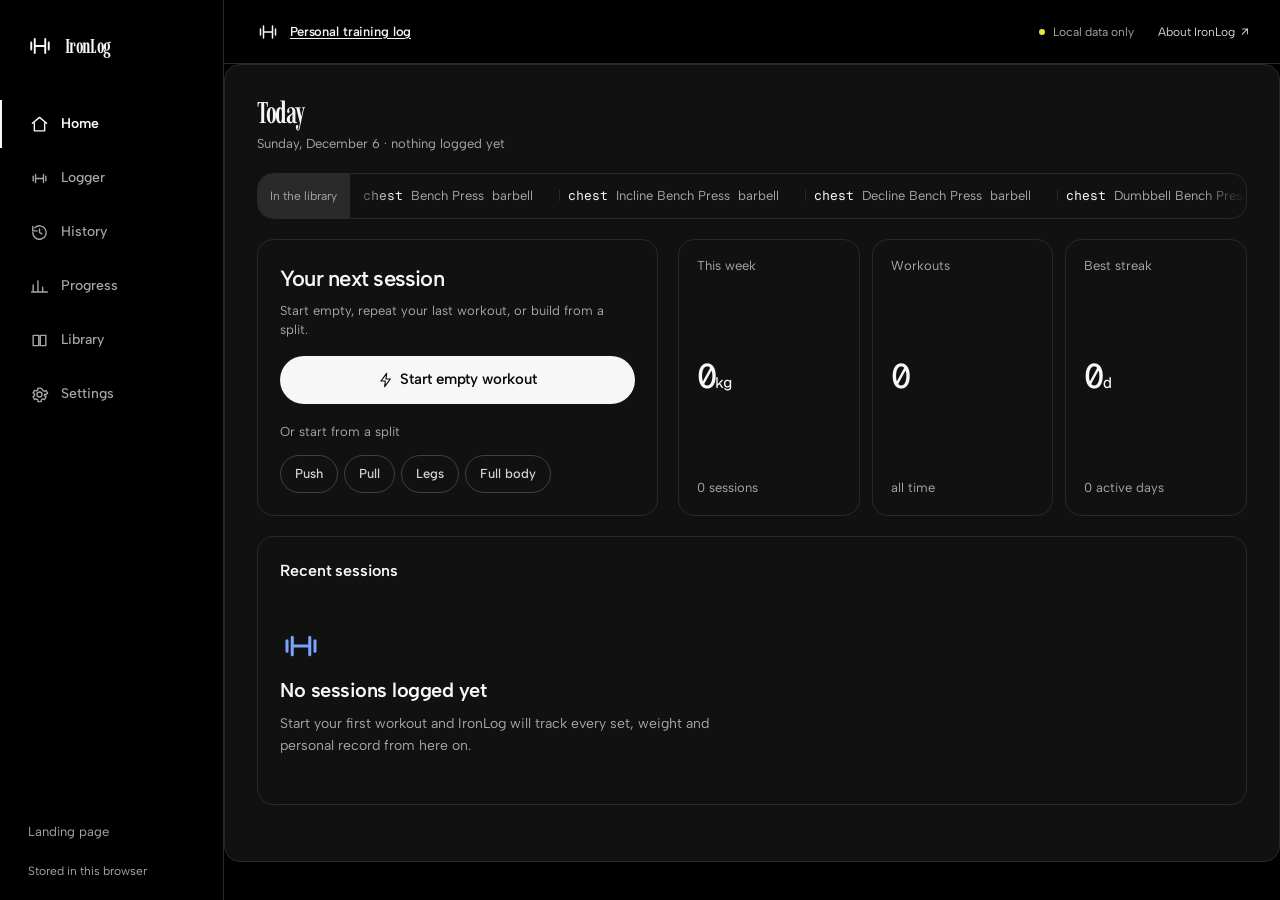
==== commit b80db97b: "Redesign IronLog with kinetic landing and app shell Co-authored-by: arena-agent <297053741+arena-age" ====
--- a/app/index.html
+++ b/app/index.html
@@ -8,19 +8,31 @@
       name="description"
       content="IronLog is an offline-first strength training log. Track exercises, sets, volume, rest and personal records. No account, no server, no tracking."
     />
-    <meta name="theme-color" content="#f4f3f1" media="(prefers-color-scheme: light)" />
-    <meta name="theme-color" content="#0f0f0f" media="(prefers-color-scheme: dark)" />
+    <meta name="theme-color" content="#f4f6fb" media="(prefers-color-scheme: light)" />
+    <meta name="theme-color" content="#000000" media="(prefers-color-scheme: dark)" />
     <link rel="canonical" href="./" />
     <link rel="manifest" href="./manifest.json" />
     <link rel="icon" href="../assets/img/logo.svg" type="image/svg+xml" />
     <link rel="apple-touch-icon" href="../assets/img/logo.svg" />
 
     <!-- Both faces are self-hosted under the SIL Open Font License, so the
-         page makes no third-party request. Preloaded because the ledger's
-         figures are set in the mono face and a late swap would jitter them. -->
+         page makes no third-party request. Preloading keeps weights, reps and
+         timers from shifting when the real faces arrive. -->
     <link rel="preload" href="../fonts/Geist-Variable.woff2" as="font" type="font/woff2" crossorigin />
     <link rel="preload" href="../fonts/GeistMono-Variable.woff2" as="font" type="font/woff2" crossorigin />
     <link rel="stylesheet" href="./css/app.css" />
+    <link rel="stylesheet" href="./css/kinetic.css" />
+    <script>
+      // Apply the saved appearance before first paint; new logs start in the
+      // crafted true-black theme, while existing preferences remain untouched.
+      try {
+        const saved = JSON.parse(localStorage.getItem("ironlog.v1") || "null");
+        const theme = saved?.settings?.theme || "dark";
+        if (theme === "light" || theme === "dark") document.documentElement.dataset.theme = theme;
+      } catch {
+        document.documentElement.dataset.theme = "dark";
+      }
+    </script>
     <script type="module" src="./js/main.js" defer></script>
   </head>
   <body>
@@ -38,6 +50,7 @@
         </a>
 
         <nav class="nav">
+          <span class="nav-active-line" aria-hidden="true"></span>
           <a class="nav-item" data-route="home" href="#/home" aria-label="Home">
             <span class="nav-icon" aria-hidden="true">
               <svg class="icon" viewBox="0 0 24 24"><path d="M3 10.5 12 3l9 7.5M5.5 9.5V20h13V9.5" /></svg>
@@ -82,41 +95,19 @@
         </div>
       </aside>
 
-      <!--
-        The frame. On a wide screen the sidebar and this bar are one tinted
-        L-shaped frame with no rule between them, and the page is a white sheet
-        inset 8px from the window's right and bottom edges. On a phone the frame
-        collapses: the sidebar becomes the bottom bar and this bar carries only
-        the live clock.
-      -->
-      <div class="frame">
-        <header class="topbar">
-          <p class="topbar-context" id="topbar-context" data-role="topbar-context">
-            Training log
-          </p>
-
-          <!--
-            The live clock is the one thing worth putting in permanent chrome:
-            while a session is open, elapsed time is the number a lifter checks
-            most and the one they cannot recover afterwards. Empty when no
-            session is running, rather than showing a stopped 00:00.
-          -->
-          <p class="topbar-live" id="topbar-live" data-role="topbar-live" hidden>
-            <span class="live-dot" aria-hidden="true"></span>
-            <span class="live-label">Live</span>
-            <span class="live-clock" data-role="topbar-elapsed">00:00</span>
-          </p>
-
-          <div class="topbar-tools">
-            <button class="icon-btn" type="button" data-action="cycle-theme"
-                    aria-label="Change theme" title="Change theme">
-              <svg class="icon" viewBox="0 0 24 24" aria-hidden="true">
-                <path d="M12 4.5a7.5 7.5 0 1 0 7.5 7.5c-4.2 0-7.5-3.3-7.5-7.5Z" />
-              </svg>
-            </button>
+      <div class="workspace">
+        <header class="app-topbar">
+          <a class="topbar-context" href="../" aria-label="About IronLog">
+            <svg class="topbar-mark" viewBox="0 0 32 32" aria-hidden="true">
+              <path d="M6 12v8M10 8v16M22 8v16M26 12v8M10 16h12" />
+            </svg>
+            <span>Personal training log</span>
+          </a>
+          <div class="topbar-actions">
+            <span class="local-status"><span aria-hidden="true"></span>Local data only</span>
+            <a class="topbar-about" href="../">About IronLog <span aria-hidden="true">↗</span></a>
           </div>
         </header>
-
         <main class="main" id="view-outlet" tabindex="-1"></main>
       </div>
 
--- a/app/css/app.css
+++ b/app/css/app.css
@@ -2662,7 +2662,10 @@
   align-items: center;
   gap: 8px;
   padding: 10px 14px;
-  border: 1px solid var(--border);
+  /* No border: elevation is declared once. A 1px edge under a wide soft shadow is
+     the ghost card, and a toast floating over content is exactly the surface that
+     should say where it sits with its shadow alone. */
+  border: 1px solid transparent;
   border-radius: var(--radius-card);
   background: var(--surface);
   box-shadow: var(--shadow-menu);
@@ -2680,7 +2683,8 @@
 }
 
 .toast-accent {
-  border-left: 2px solid var(--data);
+  background: var(--data-pale);
+  color: var(--data-ink);
 }
 
 .toast-danger {
--- a/app/css/kinetic.css
+++ b/app/css/kinetic.css
@@ -0,0 +1,1173 @@
+/* ==========================================================================
+   IronLog — true-black-flat / Cobalt data
+
+   The app sheet's composition is adopted over the working component base:
+   labelled navigation, real product scope in a top bar, lightness-only
+   elevation, inverted primary actions and one hue reserved for training data.
+   Yellow is a record/status signal, never a navigation or button fill.
+   ========================================================================== */
+
+:root {
+  --ground: #f4f6fb;
+  --surface: #ffffff;
+  --raised: #edf1f8;
+  --sunken: #e8edf5;
+  --border: #d6ddea;
+  --border-control: #bcc7d8;
+  --rule: #e2e7f0;
+  --text: #0c0c0c;
+  --text-secondary: #343943;
+  --muted: #5b6472;
+  --faint: #667080;
+  --accent: #111111;
+  --accent-ink: #ffffff;
+  --control: #d5dce8;
+  --control-ink: #0c0c0c;
+  --data: #0034eb;
+  --data-pale: #e7edff;
+  --data-ink: #0028b8;
+  --positive: #6b6300;
+  --negative: #b4232a;
+  --warning: #815700;
+  --pill-positive-bg: #fffbd2;
+  --pill-positive-ink: #514b00;
+  --pill-negative-bg: #ffedea;
+  --pill-negative-ink: #831c1e;
+  --pill-warning-bg: #fff8d9;
+  --pill-warning-ink: #6d4b00;
+  --pill-neutral-bg: #edf1f8;
+  --pill-neutral-ink: #343943;
+  --chart-1: #0034eb;
+  --chart-2: #8a94a4;
+  --chart-3: #0034eb;
+  --gridline: #e2e7f0;
+  --radius-card: 16px;
+  --radius-control: 12px;
+  --radius-pill: 999px;
+  --rail-width: 224px;
+  --gap: 16px;
+  --pad: 24px;
+  --control-height: 44px;
+  --fs-title: 30px;
+  --fs-section: 18px;
+  --fs-kpi: 34px;
+  --fs-body: 14px;
+  --fs-small: 12px;
+  --fs-meta: 12px;
+  --font-mono: var(--mono);
+  --shadow-float: 0 18px 50px rgba(7, 19, 53, 0.2);
+  --shadow-menu: 0 10px 28px rgba(7, 19, 53, 0.16);
+}
+
+[data-theme="dark"] {
+  color-scheme: dark;
+  --ground: #000000;
+  --surface: #111111;
+  --raised: #2a2a2a;
+  --sunken: #080808;
+  --border: #292929;
+  --border-control: #404040;
+  --rule: #242424;
+  --text: #f7f7f7;
+  --text-secondary: #d4d4d4;
+  --muted: #a6a6a6;
+  --faint: #8c8c8c;
+  --accent: #f7f7f7;
+  --accent-ink: #0a0a0a;
+  --control: #2a2a2a;
+  --control-ink: #f7f7f7;
+  --data: #7ba2ff;
+  --data-pale: #172445;
+  --data-ink: #c5d0ff;
+  --positive: #e9e34a;
+  --negative: #ff928c;
+  --warning: #e9e34a;
+  --pill-positive-bg: #2d2b08;
+  --pill-positive-ink: #fffca8;
+  --pill-negative-bg: #351517;
+  --pill-negative-ink: #ffc9c2;
+  --pill-warning-bg: #2d2b08;
+  --pill-warning-ink: #fffca8;
+  --pill-neutral-bg: #242424;
+  --pill-neutral-ink: #d4d4d4;
+  --chart-1: #7ba2ff;
+  --chart-2: #777777;
+  --chart-3: #7ba2ff;
+  --gridline: #292929;
+  --shadow-float: 0 20px 60px rgba(0, 0, 0, 0.72);
+  --shadow-menu: 0 12px 34px rgba(0, 0, 0, 0.62);
+}
+
+@media (prefers-color-scheme: dark) {
+  :root:not([data-theme]) {
+    color-scheme: dark;
+    --ground: #000000;
+    --surface: #111111;
+    --raised: #2a2a2a;
+    --sunken: #080808;
+    --border: #292929;
+    --border-control: #404040;
+    --rule: #242424;
+    --text: #f7f7f7;
+    --text-secondary: #d4d4d4;
+    --muted: #a6a6a6;
+    --faint: #8c8c8c;
+    --accent: #f7f7f7;
+    --accent-ink: #0a0a0a;
+    --control: #2a2a2a;
+    --control-ink: #f7f7f7;
+    --data: #7ba2ff;
+    --data-pale: #172445;
+    --data-ink: #c5d0ff;
+    --positive: #e9e34a;
+    --negative: #ff928c;
+    --warning: #e9e34a;
+    --pill-positive-bg: #2d2b08;
+    --pill-positive-ink: #fffca8;
+    --pill-negative-bg: #351517;
+    --pill-negative-ink: #ffc9c2;
+    --pill-warning-bg: #2d2b08;
+    --pill-warning-ink: #fffca8;
+    --pill-neutral-bg: #242424;
+    --pill-neutral-ink: #d4d4d4;
+    --chart-1: #7ba2ff;
+    --chart-2: #777777;
+    --chart-3: #7ba2ff;
+    --gridline: #292929;
+    --shadow-float: 0 20px 60px rgba(0, 0, 0, 0.72);
+    --shadow-menu: 0 12px 34px rgba(0, 0, 0, 0.62);
+  }
+}
+
+@media screen {
+  body {
+    background: var(--ground);
+    font-size: var(--fs-body);
+  }
+
+  .workspace {
+    flex: 1 1 auto;
+    width: 100%;
+    min-width: 0;
+  }
+
+  .app-topbar {
+    position: relative;
+    z-index: 30;
+    display: flex;
+    align-items: center;
+    justify-content: space-between;
+    gap: 16px;
+    height: 56px;
+    padding: 0 20px;
+    border-bottom: 1px solid var(--border);
+    background: var(--ground);
+  }
+
+  .topbar-context,
+  .topbar-actions,
+  .local-status,
+  .topbar-about {
+    display: flex;
+    align-items: center;
+  }
+
+  .topbar-context {
+    gap: 10px;
+    min-height: 44px;
+    color: var(--text);
+    font-size: 13px;
+    font-weight: 550;
+    letter-spacing: -0.01em;
+  }
+
+  .topbar-mark {
+    width: 24px;
+    height: 24px;
+    fill: none;
+    stroke: currentColor;
+    stroke-width: 2;
+    stroke-linecap: round;
+  }
+
+  .topbar-actions {
+    gap: 24px;
+  }
+
+  .local-status {
+    gap: 8px;
+    color: var(--muted);
+    font-size: 12px;
+    white-space: nowrap;
+  }
+
+  .local-status > span {
+    width: 6px;
+    height: 6px;
+    border-radius: 50%;
+    background: var(--positive);
+  }
+
+  .topbar-about {
+    min-height: 44px;
+    gap: 6px;
+    color: var(--text-secondary);
+    font-size: 12px;
+    text-decoration: underline;
+    text-decoration-color: transparent;
+    text-underline-offset: 5px;
+  }
+
+  .topbar-about:hover {
+    color: var(--text);
+    text-decoration-color: currentColor;
+  }
+
+  .main {
+    width: 100%;
+    padding: 24px 20px calc(100px + env(safe-area-inset-bottom, 0px));
+  }
+
+  .view {
+    width: 100%;
+    max-width: 1180px;
+    gap: 24px;
+  }
+
+  .view-head h1 {
+    font-size: var(--fs-title);
+    font-weight: 560;
+    letter-spacing: -0.045em;
+  }
+
+  .view-subline {
+    margin-top: 6px;
+    font-size: 13px;
+  }
+
+  .panel,
+  .active-banner,
+  .logger-head,
+  .exercise-card,
+  .timer-bar {
+    border: 1px solid var(--border);
+    border-radius: var(--radius-card);
+    background: var(--surface);
+    box-shadow: none;
+  }
+
+  .panel {
+    padding: 20px;
+    gap: 16px;
+  }
+
+  .panel-head h2,
+  .panel-head h3 {
+    font-size: 16px;
+    font-weight: 580;
+  }
+
+  .panel-hint,
+  .panel-note,
+  .panel-empty {
+    color: var(--muted);
+    font-size: 13px;
+  }
+
+  .storage-note {
+    color: var(--muted);
+    font-size: 12px;
+  }
+
+  /* Navigation: one active line travels between destinations. */
+  .sidebar {
+    height: calc(72px + env(safe-area-inset-bottom, 0px));
+    padding: 0 8px env(safe-area-inset-bottom, 0px);
+    border-top: 1px solid var(--border);
+    background: var(--ground);
+  }
+
+  .sidebar .nav {
+    position: relative;
+    width: 100%;
+    gap: 0;
+  }
+
+  .sidebar .nav-item {
+    flex: 1 1 0;
+    gap: 5px;
+    min-width: 0;
+    min-height: 60px;
+    padding: 7px 2px 6px;
+    border-radius: 10px;
+    color: var(--muted);
+    font-size: 12px;
+    font-weight: 500;
+    line-height: 1;
+  }
+
+  .sidebar .nav-item.is-active {
+    color: var(--text);
+    font-weight: 600;
+  }
+
+  .sidebar .nav-item::after {
+    display: none;
+  }
+
+  .nav-active-line {
+    position: absolute;
+    z-index: 2;
+    top: 0;
+    left: 0;
+    width: calc(100% / 6);
+    height: 2px;
+    background: var(--text);
+    pointer-events: none;
+    transform: translate3d(calc(var(--active-nav-index, 0) * 100%), 0, 0);
+    transition: transform 340ms var(--ease-expo, var(--ease));
+  }
+
+  .sidebar-foot,
+  .tabbar {
+    display: none;
+  }
+
+  /* Primary controls invert; data blue never becomes a button fill. */
+  .btn {
+    min-height: 44px;
+    height: 44px;
+    padding-inline: 18px;
+    border-radius: var(--radius-pill);
+    font-weight: 560;
+  }
+
+  .btn-primary {
+    background: var(--accent);
+    color: var(--accent-ink);
+  }
+
+  .btn-primary:hover:not(:disabled) {
+    background: var(--accent);
+    color: var(--accent-ink);
+    transform: translateY(-1px);
+  }
+
+  .btn-outline,
+  .btn-sub {
+    border-color: var(--border-control);
+    background: var(--surface);
+  }
+
+  .btn-small {
+    min-height: 36px;
+    height: 36px;
+    padding-inline: 14px;
+  }
+
+  .btn-lg,
+  .btn-xl {
+    min-height: 48px;
+    height: 48px;
+    padding-inline: 22px;
+  }
+
+  .icon-btn {
+    width: 40px;
+    height: 40px;
+    border-radius: 50%;
+  }
+
+  .link {
+    min-height: 40px;
+    color: var(--text);
+    text-decoration: underline;
+    text-decoration-color: var(--border-control);
+    text-underline-offset: 5px;
+  }
+
+  input[type="text"],
+  input[type="search"],
+  input[type="number"],
+  input[type="date"],
+  input:not([type]),
+  select,
+  textarea {
+    min-height: 44px;
+    border-radius: var(--radius-control);
+    font-size: 14px;
+  }
+
+  .chip {
+    min-height: 38px;
+    height: 38px;
+    padding-inline: 14px;
+    font-size: 13px;
+  }
+
+  .chip.is-active,
+  .segment.is-active {
+    background: var(--accent);
+    color: var(--accent-ink);
+  }
+
+  .segment {
+    min-height: 44px;
+    border-radius: var(--radius-pill);
+  }
+
+  .pill,
+  .badge {
+    min-height: 22px;
+    height: auto;
+    padding-block: 4px;
+    font-size: 12px;
+  }
+
+  /* Home: start and current numbers share the first screen. */
+  .start-panel {
+    display: flex;
+    flex-direction: column;
+    justify-content: center;
+    gap: 16px;
+    padding: 22px;
+    border: 1px solid var(--border);
+    border-radius: var(--radius-card);
+    background: var(--surface);
+  }
+
+  .start-panel-copy h2 {
+    margin: 0;
+    font-size: 22px;
+    font-weight: 560;
+    letter-spacing: -0.035em;
+  }
+
+  .start-panel-copy p {
+    margin: 6px 0 0;
+    color: var(--muted);
+    font-size: 13px;
+  }
+
+  .quick-starts {
+    margin-top: 4px;
+  }
+
+  .group-label {
+    color: var(--muted);
+    font-size: 13px;
+  }
+
+  .active-banner {
+    padding: 24px;
+  }
+
+  .active-banner-text h2 {
+    font-size: 24px;
+    letter-spacing: -0.035em;
+  }
+
+  .tile-grid,
+  .tile-grid-4 {
+    gap: 12px;
+    overflow: visible;
+    border: 0;
+    border-radius: 0;
+    background: transparent;
+  }
+
+  .tile-grid > .tile:nth-child(n),
+  .tile-grid-4 > .tile:nth-child(n) {
+    min-height: 118px;
+    justify-content: space-between;
+    gap: 6px;
+    padding: 18px;
+    border: 1px solid var(--border);
+    border-radius: var(--radius-card);
+    background: var(--surface);
+    box-shadow: none;
+  }
+
+  .tile-label,
+  .tile-hint {
+    color: var(--muted);
+    font-size: 13px;
+  }
+
+  .tile-value {
+    color: var(--text);
+    font-family: var(--font-mono);
+    font-size: var(--fs-kpi);
+    font-weight: 450;
+    letter-spacing: -0.045em;
+  }
+
+  .tile-value em {
+    font: inherit;
+    font-size: 0.45em;
+    font-style: normal;
+  }
+
+  .tile.tone-accent .tile-value,
+  .tile-value[data-hue="data"] {
+    color: var(--data);
+  }
+
+  .tile-grid:not(.tile-grid-4) > .tile:last-child:nth-child(odd) {
+    grid-column: 1 / -1;
+  }
+
+  .ticker {
+    min-height: 46px;
+    border: 1px solid var(--border);
+    border-radius: var(--radius-card);
+    background: var(--surface);
+  }
+
+  .ticker-caption {
+    background: var(--raised);
+    font-family: var(--font);
+    font-size: 12px;
+  }
+
+  .ticker-item,
+  .ticker-item b,
+  .ticker-item i {
+    font-size: 13px;
+  }
+
+  .ticker-item b {
+    font-family: var(--font-mono);
+  }
+
+  .session-list,
+  .library-list,
+  .history-list {
+    border-color: var(--border);
+    border-radius: var(--radius-card);
+    background: var(--surface);
+  }
+
+  .session-row,
+  .library-row {
+    min-height: 68px;
+  }
+
+  .session-name,
+  .library-name,
+  .history-name {
+    font-size: 15px;
+    font-weight: 550;
+  }
+
+  .session-meta,
+  .library-meta,
+  .history-meta,
+  .session-date span {
+    color: var(--muted);
+    font-size: 13px;
+  }
+
+  .pr-flag,
+  .pr-value-accent b {
+    color: var(--positive);
+  }
+
+  .empty {
+    min-height: 0;
+    padding: 26px 0;
+  }
+
+  .empty-mark {
+    color: var(--data);
+  }
+
+  .empty-mark .icon,
+  .empty-mark svg {
+    width: 42px;
+    height: 42px;
+  }
+
+  .empty h2,
+  .empty h3 {
+    font-size: 20px;
+    letter-spacing: -0.025em;
+  }
+
+  .empty p {
+    color: var(--muted);
+    font-size: 14px;
+  }
+
+  /* Logger: controls stay fast and readable with a thumb. */
+  .logger-head {
+    padding: 18px 20px;
+  }
+
+  .logger-name {
+    font-size: 22px;
+    font-weight: 560;
+    letter-spacing: -0.035em;
+  }
+
+  .logger-clock strong {
+    color: var(--data);
+    font-family: var(--font-mono);
+    font-size: 28px;
+    font-weight: 450;
+  }
+
+  .logger-clock span,
+  .exercise-sub,
+  .last-perf {
+    color: var(--muted);
+    font-size: 13px;
+  }
+
+  .exercise-card {
+    padding: 20px;
+  }
+
+  .exercise-head h3 {
+    font-size: 20px;
+    font-weight: 560;
+    letter-spacing: -0.03em;
+  }
+
+  .set-table {
+    display: block;
+  }
+
+  .set-head,
+  .set-row {
+    display: grid;
+    grid-template-columns: 32px minmax(80px, 1fr) minmax(82px, 0.95fr) minmax(70px, 0.85fr) 70px 44px 40px;
+    align-items: center;
+    gap: 10px;
+  }
+
+  .set-row {
+    position: relative;
+    min-height: 60px;
+    padding: 7px 0;
+  }
+
+  .set-row > span[role="cell"] {
+    min-width: 0;
+  }
+
+  .set-head {
+    min-height: 30px;
+    padding: 0;
+    color: var(--muted);
+    font-size: 12px;
+  }
+
+  input.set-input {
+    width: 100%;
+    min-height: 44px;
+    padding: 0 9px;
+    font-family: var(--font-mono);
+    font-variant-numeric: tabular-nums;
+    text-align: right;
+  }
+
+  .set-onerm,
+  .set-previous,
+  .set-number {
+    position: static;
+    font-family: var(--font-mono);
+    font-size: 13px;
+    font-variant-numeric: tabular-nums;
+  }
+
+  .set-number {
+    text-align: left;
+  }
+
+  .set-previous {
+    color: var(--muted);
+    pointer-events: auto;
+  }
+
+  .set-delete {
+    width: 40px;
+    height: 44px;
+    border-radius: 50%;
+  }
+
+  .tick {
+    width: 40px;
+    height: 40px;
+    border-radius: 50%;
+  }
+
+  .tick.is-on {
+    border-color: var(--accent);
+    background: var(--accent);
+    color: var(--accent-ink);
+  }
+
+  .timer-bar {
+    position: relative;
+    inset: auto;
+    z-index: auto;
+    display: flex;
+    align-items: center;
+    gap: 12px;
+    height: auto;
+    min-height: 66px;
+    padding: 12px 14px;
+  }
+
+  .timer-track {
+    position: relative;
+    flex: 1 1 120px;
+    height: 6px;
+    min-width: 80px;
+    overflow: hidden;
+    padding: 0;
+    border: 0;
+    background: var(--raised);
+  }
+
+  .timer-fill,
+  .dist-fill {
+    background: var(--data);
+  }
+
+  .timer-fill {
+    height: 100%;
+  }
+
+  .timer-read {
+    color: var(--text);
+    font-family: var(--font-mono);
+    font-size: 20px;
+  }
+
+  .timer-btn {
+    min-width: 40px;
+    min-height: 40px;
+    margin-left: 0;
+    border-radius: var(--radius-pill);
+  }
+
+  .pill-live::before {
+    display: none;
+  }
+
+  .pr-burst i {
+    background: var(--positive);
+  }
+
+  /* Search and floating surfaces. */
+  .search-bar {
+    min-height: 48px;
+    border: 1px solid var(--border-control);
+    border-radius: var(--radius-pill);
+    background: var(--surface);
+  }
+
+  .search-bar input {
+    border: 0;
+    background: transparent;
+  }
+
+  .sheet-backdrop {
+    background: rgba(0, 0, 0, 0.76);
+  }
+
+  .sheet-panel,
+  .sheet-panel-sm {
+    border: 0;
+    border-radius: var(--radius-card);
+    background: var(--surface);
+    box-shadow: var(--shadow-float);
+  }
+
+  .toast {
+    border: 0;
+    border-radius: 12px;
+    box-shadow: var(--shadow-float);
+  }
+
+  .chart-bar {
+    fill: var(--data);
+  }
+
+  .chart-axis,
+  .dist-name,
+  .dist-value {
+    color: var(--muted);
+    font-size: 12px;
+  }
+}
+
+@media screen and (min-width: 900px) {
+  .sidebar {
+    position: fixed;
+    inset: 0 auto 0 0;
+    display: flex;
+    width: var(--rail-width);
+    height: 100dvh;
+    flex-direction: column;
+    align-items: stretch;
+    gap: 0;
+    padding: 22px 16px 20px;
+    border-top: 0;
+    border-right: 1px solid var(--border);
+  }
+
+  .workspace {
+    width: calc(100% - var(--rail-width));
+    margin-left: var(--rail-width);
+  }
+
+  .brand {
+    position: relative;
+    display: flex;
+    width: 100%;
+    height: 48px;
+    align-items: center;
+    justify-content: flex-start;
+    gap: 11px;
+    margin: 0 0 30px;
+    padding: 0 10px;
+    border-radius: 10px;
+  }
+
+  .brand-mark {
+    width: 28px;
+    height: 28px;
+  }
+
+  .brand-name {
+    position: static;
+    width: auto;
+    height: auto;
+    overflow: visible;
+    clip: auto;
+    font-size: 20px;
+    font-weight: 620;
+    letter-spacing: -0.035em;
+    white-space: normal;
+  }
+
+  .sidebar .nav {
+    display: flex;
+    flex: 0 0 auto;
+    flex-direction: column;
+    align-items: stretch;
+    justify-content: flex-start;
+    gap: 6px;
+  }
+
+  .sidebar .nav-item {
+    flex: 0 0 48px;
+    flex-direction: row;
+    align-items: center;
+    justify-content: flex-start;
+    gap: 12px;
+    width: 100%;
+    min-height: 48px;
+    padding: 0 14px;
+    border-radius: 10px;
+    font-size: 14px;
+  }
+
+  .sidebar .nav-icon svg,
+  .sidebar .nav-icon .icon {
+    width: 19px;
+    height: 19px;
+  }
+
+  .nav-active-line {
+    top: 0;
+    left: -16px;
+    width: 2px;
+    height: 48px;
+    transform: translate3d(0, calc(var(--active-nav-index, 0) * 54px), 0);
+  }
+
+  .sidebar-foot {
+    display: flex;
+    flex-direction: column;
+    align-items: flex-start;
+    gap: 10px;
+    margin-top: auto;
+    padding: 24px 12px 0;
+  }
+
+  .sidebar-foot .link-muted {
+    display: inline-flex;
+    width: auto;
+    height: 40px;
+    align-items: center;
+    font-size: 13px;
+  }
+
+  .sidebar-foot .link-muted::before {
+    display: none;
+  }
+
+  .storage-note {
+    display: block;
+  }
+
+  .app-topbar {
+    height: 64px;
+    padding-inline: 32px;
+  }
+
+  .main {
+    padding: 32px 32px 56px;
+  }
+
+  .view {
+    gap: 24px;
+  }
+
+  .view-home {
+    display: grid;
+    grid-template-columns: repeat(12, minmax(0, 1fr));
+    align-items: stretch;
+    gap: 20px;
+  }
+
+  .view-home > .view-head,
+  .view-home > .ticker,
+  .view-home > .panel,
+  .view-home > .active-banner {
+    grid-column: 1 / -1;
+  }
+
+  .view-home > .start-panel {
+    grid-column: 1 / 6;
+  }
+
+  .view-home > .tile-grid {
+    grid-column: 6 / 13;
+    align-self: stretch;
+    grid-template-columns: repeat(3, minmax(0, 1fr));
+  }
+
+  .view-home > .active-banner + .tile-grid {
+    grid-column: 1 / -1;
+  }
+
+  .view-home > .tile-grid > .tile:last-child:nth-child(odd) {
+    grid-column: auto;
+  }
+
+  .tile-grid-4 {
+    grid-template-columns: repeat(4, minmax(0, 1fr));
+  }
+
+  .panel {
+    padding: 22px;
+  }
+
+  .empty {
+    min-height: 0;
+  }
+}
+
+@media screen and (min-width: 1500px) {
+  .main {
+    padding-inline: 44px;
+  }
+
+  .view {
+    max-width: 1280px;
+  }
+}
+
+@media screen and (min-width: 620px) and (max-width: 899px) {
+  .main {
+    padding: 24px 24px calc(100px + env(safe-area-inset-bottom, 0px));
+  }
+
+  .app-topbar {
+    padding-inline: 24px;
+  }
+
+  .tile-grid-4 {
+    grid-template-columns: repeat(2, minmax(0, 1fr));
+  }
+}
+
+@media screen and (max-width: 619px) {
+  .topbar-actions {
+    gap: 12px;
+  }
+
+  .topbar-about {
+    display: none;
+  }
+
+  .topbar-context {
+    font-size: 12px;
+  }
+
+  .local-status {
+    font-size: 11px;
+  }
+
+  .view-head h1 {
+    font-size: 28px;
+  }
+
+  .panel-hint,
+  .panel-note,
+  .panel-empty,
+  .tile-label,
+  .tile-hint,
+  .session-meta,
+  .library-meta,
+  .history-meta,
+  .session-date span,
+  .exercise-sub,
+  .last-perf,
+  .group-label,
+  .start-panel-copy p,
+  .ticker-item,
+  .ticker-item b,
+  .ticker-item i {
+    font-size: 13px;
+  }
+
+  .panel,
+  .start-panel,
+  .exercise-card {
+    padding: 18px;
+  }
+
+  .btn-small,
+  .chip,
+  .icon-btn,
+  .timer-btn {
+    min-height: 44px;
+  }
+
+  .icon-btn {
+    width: 44px;
+    height: 44px;
+  }
+
+  .tick {
+    width: 44px;
+    height: 44px;
+  }
+
+  .session-row,
+  .library-row {
+    min-height: 72px;
+  }
+
+  .logger-head {
+    padding: 16px;
+  }
+
+  .logger-clock strong {
+    font-size: 24px;
+  }
+
+  .timer-bar {
+    flex-wrap: wrap;
+  }
+
+  .timer-track {
+    min-width: 90px;
+  }
+
+  .set-head,
+  .set-row {
+    grid-template-columns: 24px 40px minmax(52px, 1fr) minmax(44px, 0.8fr) 38px 44px 44px;
+    gap: 4px;
+  }
+
+  .set-delete {
+    width: 44px;
+    height: 44px;
+  }
+}
+
+@media screen and (max-width: 360px) {
+  .set-head,
+  .set-row {
+    grid-template-columns: 24px minmax(46px, 1fr) minmax(38px, 0.8fr) 32px 44px 44px;
+  }
+
+  /* Previous performance remains in the exercise subline; only its duplicate
+     column is dropped when six live controls would not fit. */
+  .set-row > .set-previous,
+  .set-head > span:nth-child(2) {
+    display: none;
+  }
+
+  .set-head > span:last-child {
+    grid-column: span 2;
+  }
+}
+
+@media screen and (max-width: 390px) {
+  .app-topbar {
+    padding-inline: 16px;
+  }
+
+  .topbar-context {
+    gap: 7px;
+  }
+
+  .topbar-context > span {
+    max-width: 122px;
+    line-height: 1.15;
+  }
+
+  .local-status {
+    font-size: 10px;
+  }
+
+  .main {
+    padding-inline: 16px;
+  }
+
+  .sidebar .nav-item {
+    font-size: 11px;
+  }
+
+  .tile-grid > .tile:nth-child(n),
+  .tile-grid-4 > .tile:nth-child(n) {
+    padding: 14px;
+  }
+
+  .tile-value {
+    font-size: 30px;
+  }
+}
+
+@media (prefers-color-scheme: dark) {
+  :root:not([data-theme]) .btn-primary:hover:not(:disabled) {
+    background: #ffffff;
+    color: #0a0a0a;
+  }
+
+  :root:not([data-theme]) ::selection {
+    background: var(--data);
+    color: #000000;
+  }
+}
+
+@media (prefers-reduced-motion: reduce) {
+  .nav-active-line,
+  .btn,
+  .icon-btn,
+  .chip,
+  .timer-btn,
+  .text-link,
+  .main {
+    animation: none !important;
+    transition: none !important;
+  }
+}
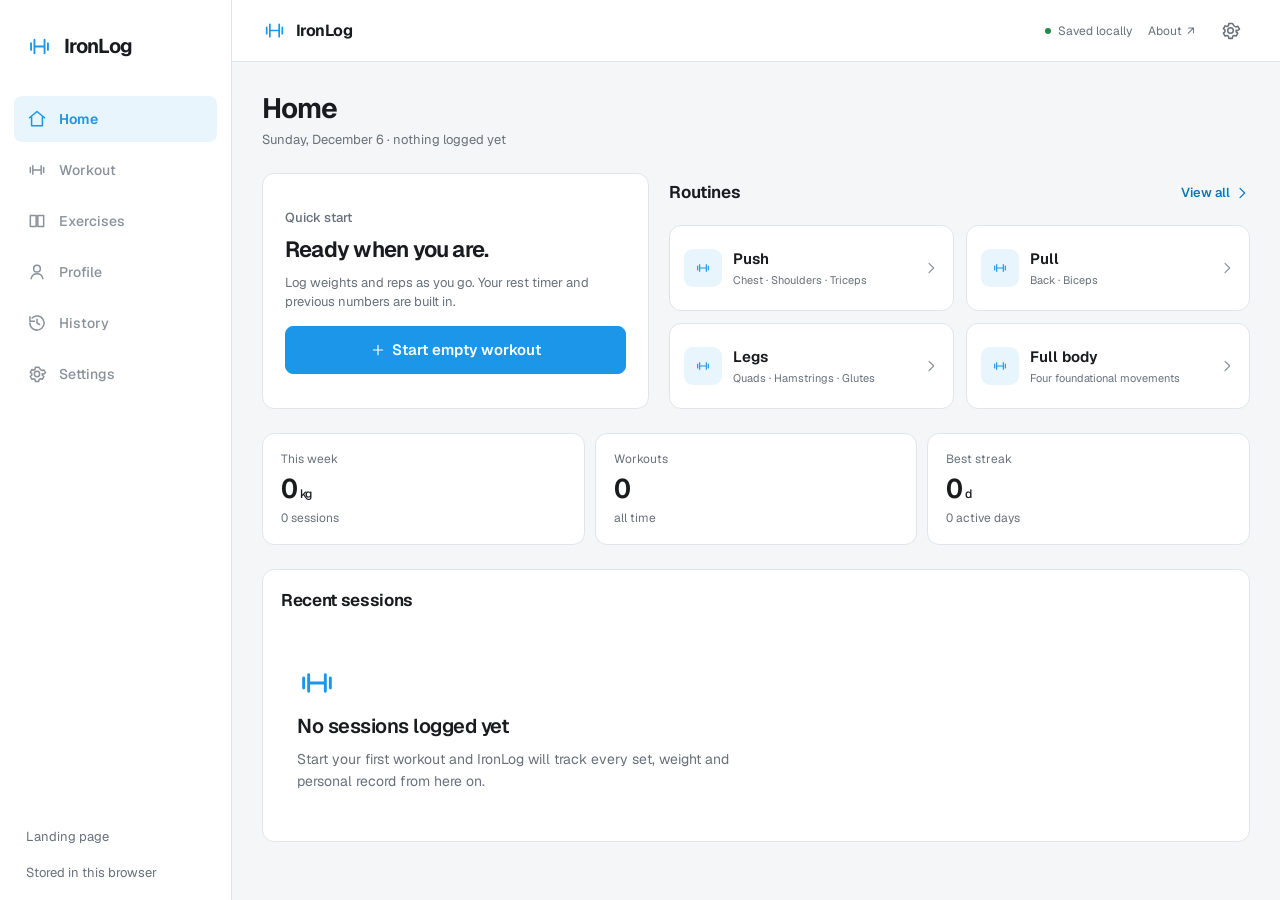
==== commit 120f0b80: "Implement Hevy-inspired workout tracking experience Co-authored-by: arena-agent <297053741+arena-age" ====
--- a/app/index.html
+++ b/app/index.html
@@ -8,8 +8,8 @@
       name="description"
       content="IronLog is an offline-first strength training log. Track exercises, sets, volume, rest and personal records. No account, no server, no tracking."
     />
-    <meta name="theme-color" content="#f4f6fb" media="(prefers-color-scheme: light)" />
-    <meta name="theme-color" content="#000000" media="(prefers-color-scheme: dark)" />
+    <meta name="theme-color" content="#ffffff" media="(prefers-color-scheme: light)" />
+    <meta name="theme-color" content="#111315" media="(prefers-color-scheme: dark)" />
     <link rel="canonical" href="./" />
     <link rel="manifest" href="./manifest.json" />
     <link rel="icon" href="../assets/img/logo.svg" type="image/svg+xml" />
@@ -23,14 +23,14 @@
     <link rel="stylesheet" href="./css/app.css" />
     <link rel="stylesheet" href="./css/kinetic.css" />
     <script>
-      // Apply the saved appearance before first paint; new logs start in the
-      // crafted true-black theme, while existing preferences remain untouched.
+      // Apply the saved appearance before first paint. New logs use the bright,
+      // blue-accented product theme; existing light/dark preferences remain intact.
       try {
         const saved = JSON.parse(localStorage.getItem("ironlog.v1") || "null");
-        const theme = saved?.settings?.theme || "dark";
+        const theme = saved?.settings?.theme || "light";
         if (theme === "light" || theme === "dark") document.documentElement.dataset.theme = theme;
       } catch {
-        document.documentElement.dataset.theme = "dark";
+        document.documentElement.dataset.theme = "light";
       }
     </script>
     <script type="module" src="./js/main.js" defer></script>
@@ -57,31 +57,31 @@
             </span>
             Home
           </a>
-          <a class="nav-item" data-route="workout" href="#/workout" aria-label="Logger">
+          <a class="nav-item" data-route="workout" href="#/workout" aria-label="Workout">
             <span class="nav-icon" aria-hidden="true">
               <svg class="icon" viewBox="0 0 24 24"><path d="M4 9v6M7 7v10M17 7v10M20 9v6M7 12h10" /></svg>
             </span>
-            Logger
+            Workout
           </a>
-          <a class="nav-item" data-route="history" href="#/history" aria-label="History">
+          <a class="nav-item" data-route="library" href="#/library" aria-label="Exercises">
+            <span class="nav-icon" aria-hidden="true">
+              <svg class="icon" viewBox="0 0 24 24"><path d="M4 5.5h7v13H4zM13 5.5h7v13h-7z" /></svg>
+            </span>
+            Exercises
+          </a>
+          <a class="nav-item" data-route="stats" href="#/stats" aria-label="Profile">
+            <span class="nav-icon" aria-hidden="true">
+              <svg class="icon" viewBox="0 0 24 24"><path d="M12 12a4 4 0 1 0 0-8 4 4 0 0 0 0 8Zm-7 8c.7-4 3.1-6 7-6s6.3 2 7 6" /></svg>
+            </span>
+            Profile
+          </a>
+          <a class="nav-item nav-item-secondary" data-route="history" href="#/history" aria-label="History">
             <span class="nav-icon" aria-hidden="true">
               <svg class="icon" viewBox="0 0 24 24"><path d="M3.5 12a8.5 8.5 0 1 0 2.6-6.1M3.5 4.5V10h5.5M12 7.5V12l3 1.8" /></svg>
             </span>
             History
           </a>
-          <a class="nav-item" data-route="stats" href="#/stats" aria-label="Progress">
-            <span class="nav-icon" aria-hidden="true">
-              <svg class="icon" viewBox="0 0 24 24"><path d="M4 19V10M10 19V5M16 19v-6M22 19H2" /></svg>
-            </span>
-            Progress
-          </a>
-          <a class="nav-item" data-route="library" href="#/library" aria-label="Library">
-            <span class="nav-icon" aria-hidden="true">
-              <svg class="icon" viewBox="0 0 24 24"><path d="M4 5.5h7v13H4zM13 5.5h7v13h-7z" /></svg>
-            </span>
-            Library
-          </a>
-          <a class="nav-item" data-route="settings" href="#/settings" aria-label="Settings">
+          <a class="nav-item nav-item-secondary" data-route="settings" href="#/settings" aria-label="Settings">
             <span class="nav-icon" aria-hidden="true">
               <svg class="icon" viewBox="0 0 24 24"><path d="M12 15.2a3.2 3.2 0 1 0 0-6.4 3.2 3.2 0 0 0 0 6.4Zm8.4-3.2 1.9-1.5-1.9-3.3-2.3.7a7.6 7.6 0 0 0-1.6-.9L14.1 4h-4l-.4 2.5c-.6.2-1.1.5-1.6.9l-2.3-.7-1.9 3.3 1.9 1.5a7.9 7.9 0 0 0 0 1.8L3.9 15l1.9 3.3 2.3-.7c.5.4 1 .7 1.6.9l.4 2.5h4l.4-2.5c.6-.2 1.1-.5 1.6-.9l2.3.7 1.9-3.3-1.9-1.5a7.9 7.9 0 0 0 0-1.8Z" /></svg>
             </span>
@@ -97,15 +97,18 @@
 
       <div class="workspace">
         <header class="app-topbar">
-          <a class="topbar-context" href="../" aria-label="About IronLog">
+          <a class="topbar-context" href="#/home" aria-label="IronLog home">
             <svg class="topbar-mark" viewBox="0 0 32 32" aria-hidden="true">
               <path d="M6 12v8M10 8v16M22 8v16M26 12v8M10 16h12" />
             </svg>
-            <span>Personal training log</span>
+            <span>IronLog</span>
           </a>
           <div class="topbar-actions">
-            <span class="local-status"><span aria-hidden="true"></span>Local data only</span>
-            <a class="topbar-about" href="../">About IronLog <span aria-hidden="true">↗</span></a>
+            <span class="local-status"><span aria-hidden="true"></span>Saved locally</span>
+            <a class="topbar-about" href="../">About <span aria-hidden="true">↗</span></a>
+            <a class="topbar-settings" href="#/settings" aria-label="Open settings">
+              <svg class="icon" viewBox="0 0 24 24" aria-hidden="true"><path d="M12 15.2a3.2 3.2 0 1 0 0-6.4 3.2 3.2 0 0 0 0 6.4Zm8.4-3.2 1.9-1.5-1.9-3.3-2.3.7a7.6 7.6 0 0 0-1.6-.9L14.1 4h-4l-.4 2.5c-.6.2-1.1.5-1.6.9l-2.3-.7-1.9 3.3 1.9 1.5a7.9 7.9 0 0 0 0 1.8L3.9 15l1.9 3.3 2.3-.7c.5.4 1 .7 1.6.9l.4 2.5h4l.4-2.5c.6-.2 1.1-.5 1.6-.9l2.3.7 1.9-3.3-1.9-1.5a7.9 7.9 0 0 0 0-1.8Z" /></svg>
+            </a>
           </div>
         </header>
         <main class="main" id="view-outlet" tabindex="-1"></main>
--- a/app/css/app.css
+++ b/app/css/app.css
@@ -47,30 +47,6 @@
   font-display: swap;
 }
 
-/* Imbue is the display voice: a tall condensed serif whose capitals read like a
-   masthead, which is what the direction sheet asked for. Self-hosted as a
-   variable font with optical sizing on, because Google Fonts is not reachable
-   from this build and a third-party font request would also be a privacy cost.
-   SIL Open Font License 1.1 - see fonts/OFL-Imbue.txt. */
-@font-face {
-  font-family: "Imbue";
-  src: url("../../fonts/Imbue-Variable.woff2") format("woff2-variations");
-  font-weight: 100 900;
-  font-style: normal;
-  font-display: swap;
-  font-variation-settings: "opsz" 48;
-}
-
-/* Albert Sans is the reading face. SIL Open Font License 1.1 - see
-   fonts/OFL-AlbertSans.txt. */
-@font-face {
-  font-family: "Albert Sans";
-  src: url("../../fonts/AlbertSans-Variable.woff2") format("woff2-variations");
-  font-weight: 100 900;
-  font-style: normal;
-  font-display: swap;
-}
-
 /* ── Tokens ────────────────────────────────────────────────────────────── */
 
 :root {
@@ -106,48 +82,6 @@
   --data: #1d5fbf;
   --data-pale: #eaf0fa;
   --data-ink: #123f7f;
-
-  /* Muscle colours, generated and contrast-verified. Hue encodes movement
-     role: warm is push, cool is pull, green is legs, violet is trunk, and
-     gold is reserved for cardio alone. See app/js/colour.js. */
-  --m-chest-ink: #be2817;   --m-chest-tint: #faf0ee;
-  --m-chest-edge: #f1dbd9;  --m-chest-sub: #a8463b;
-  --m-chest-chart: #ce2e1c;
-  --m-shoulders-ink: #9b4e13;   --m-shoulders-tint: #f9f1ea;
-  --m-shoulders-edge: #efdfd2;  --m-shoulders-sub: #8d5932;
-  --m-shoulders-chart: #a95617;
-  --m-triceps-ink: #bd176a;   --m-triceps-tint: #faeff5;
-  --m-triceps-edge: #f1d9e5;  --m-triceps-sub: #aa3c73;
-  --m-triceps-chart: #ce1c75;
-  --m-back-ink: #1664b2;   --m-back-tint: #ecf3f9;
-  --m-back-edge: #d6e3f1;  --m-back-sub: #36689a;
-  --m-back-chart: #1a6ec1;
-  --m-biceps-ink: #0d6a6d;   --m-biceps-tint: #e2f6f7;
-  --m-biceps-edge: #c3e9ea;  --m-biceps-sub: #286f71;
-  --m-biceps-chart: #107376;
-  --m-forearms-ink: #3a44d7;   --m-forearms-tint: #f1f1fb;
-  --m-forearms-edge: #d9daf1;  --m-forearms-sub: #3d44ad;
-  --m-forearms-chart: #444ed9;
-  --m-quads-ink: #107e13;   --m-quads-tint: #e4f7e5;
-  --m-quads-edge: #c7ebc8;  --m-quads-sub: #29732b;
-  --m-quads-chart: #138c17;
-  --m-hamstrings-ink: #205e0c;   --m-hamstrings-tint: #e7f7e2;
-  --m-hamstrings-edge: #cdeac3;  --m-hamstrings-sub: #3b7228;
-  --m-hamstrings-chart: #24650e;
-  --m-glutes-ink: #0c6240;   --m-glutes-tint: #e2f7ee;
-  --m-glutes-edge: #c4eadb;  --m-glutes-sub: #287254;
-  --m-glutes-chart: #0e6a45;
-  --m-calves-ink: #506a0d;   --m-calves-tint: #eef5dd;
-  --m-calves-edge: #dbe7bb;  --m-calves-sub: #586c26;
-  --m-calves-chart: #577410;
-  --m-core-ink: #9d21ca;   --m-core-tint: #f7effa;
-  --m-core-edge: #ebd9f1;  --m-core-sub: #8f3dad;
-  --m-core-chart: #ab26dc;
-  --m-cardio-ink: #5b470b;   --m-cardio-tint: #f7f2e3;
-  --m-cardio-edge: #ebe1c5;  --m-cardio-sub: #77632a;
-  --m-cardio-chart: #634d0d;
-  --chart-1: #ce2e1c;  --chart-2: #ce1c75;  --chart-3: #1a6ec1;
-  --chart-4: #0e6a45;  --chart-5: #577410;
 
   /* Change signals. Small marks and short numbers, never fills. */
   --positive: #2e7d32;
@@ -172,21 +106,11 @@
      pair, chosen once for the whole product. */
   --radius-card: 8px;
   --radius-control: 6px;
-  --radius-sheet: 16px;
-  --row-height: 48px;
-  --gap: 24px;
+  --row-height: 44px;
+  --gap: 12px;
   --pad: 24px;
-
-  /* The framed sheet. One tinted L-shaped frame holds the sidebar and the top
-     bar with no rule between them; the work sits on a white sheet inset from the
-     window's right and bottom edges. Depth comes from the single tone step, so
-     the sheet carries an edge and no shadow - a shadow under it would be a
-     second, contradicting claim about where the surface sits. */
-  --sheet-inset: 8px;
-  --topbar-height: 48px;
   --control-height: 36px;
   --rail-width: 56px;
-  --sidebar-width: 228px;
 
   /* Type. Title 24, section 16, kpi 30, body 14, small 12. Nothing under 11. */
   --fs-title: 24px;
@@ -196,8 +120,7 @@
   --fs-small: 12px;
   --fs-meta: 11px;
 
-  --font: "Albert Sans", "Geist", ui-sans-serif, system-ui, -apple-system, sans-serif;
-  --display: "Imbue", "Geist", ui-serif, Georgia, serif;
+  --font: "Geist", ui-sans-serif, system-ui, -apple-system, "Segoe UI", sans-serif;
   --mono: "Geist Mono", ui-monospace, SFMono-Regular, Menlo, monospace;
 
   /* Shadows exist only for what floats. */
@@ -255,48 +178,6 @@
 
     --shadow-float: 0 12px 32px -8px rgba(0, 0, 0, 0.6), 0 2px 6px rgba(0, 0, 0, 0.4);
     --shadow-menu: 0 6px 20px -6px rgba(0, 0, 0, 0.55);
-
-    /* Muscle colours, generated and contrast-verified. Hue encodes movement
-       role: warm is push, cool is pull, green is legs, violet is trunk, and
-       gold is reserved for cardio alone. See app/js/colour.js. */
-    --m-chest-ink: #dc9188;   --m-chest-tint: #4a2825;
-    --m-chest-edge: #643b36;  --m-chest-sub: #cf9690;
-    --m-chest-chart: #d2766c;
-    --m-shoulders-ink: #dcac88;   --m-shoulders-tint: #4a3525;
-    --m-shoulders-edge: #58412f;  --m-shoulders-sub: #cda78b;
-    --m-shoulders-chart: #d2986c;
-    --m-triceps-ink: #e8b2cd;   --m-triceps-tint: #4a2538;
-    --m-triceps-edge: #66374f;  --m-triceps-sub: #d091b0;
-    --m-triceps-chart: #e19ec0;
-    --m-back-ink: #88b1db;   --m-back-tint: #25384a;
-    --m-back-edge: #33485e;  --m-back-sub: #8daece;
-    --m-back-chart: #6c9fd2;
-    --m-biceps-ink: #52c7cb;   --m-biceps-tint: #204042;
-    --m-biceps-edge: #294c4d;  --m-biceps-sub: #6dbec1;
-    --m-biceps-chart: #4cc4c8;
-    --m-forearms-ink: #b2b6ec;   --m-forearms-tint: #25274a;
-    --m-forearms-edge: #393c69;  --m-forearms-sub: #9498d1;
-    --m-forearms-chart: #9ea3e8;
-    --m-quads-ink: #52cb56;   --m-quads-tint: #214222;
-    --m-quads-edge: #2a4e2b;  --m-quads-sub: #72c274;
-    --m-quads-chart: #4cc850;
-    --m-hamstrings-ink: #85d36b;   --m-hamstrings-tint: #284120;
-    --m-hamstrings-edge: #324d29;  --m-hamstrings-sub: #82c06d;
-    --m-hamstrings-chart: #6bc84c;
-    --m-glutes-ink: #5bcea0;   --m-glutes-tint: #204134;
-    --m-glutes-edge: #294d3f;  --m-glutes-sub: #6dc09f;
-    --m-glutes-chart: #4cc896;
-    --m-calves-ink: #a9cb52;   --m-calves-tint: #363f1f;
-    --m-calves-edge: #404a28;  --m-calves-sub: #a2bc62;
-    --m-calves-chart: #a5c84c;
-    --m-core-ink: #d191e8;   --m-core-tint: #40254a;
-    --m-core-edge: #5c3869;  --m-core-sub: #c092d0;
-    --m-core-chart: #c674e4;
-    --m-cardio-ink: #d8c27d;   --m-cardio-tint: #433a21;
-    --m-cardio-edge: #4f462a;  --m-cardio-sub: #c3af74;
-    --m-cardio-chart: #cdb15d;
-    --chart-1: #d2766c;  --chart-2: #e19ec0;  --chart-3: #6c9fd2;
-    --chart-4: #4cc896;  --chart-5: #a5c84c;
   }
 }
 
@@ -347,48 +228,6 @@
 
   --shadow-float: 0 12px 32px -8px rgba(0, 0, 0, 0.6), 0 2px 6px rgba(0, 0, 0, 0.4);
   --shadow-menu: 0 6px 20px -6px rgba(0, 0, 0, 0.55);
-
-  /* Muscle colours, generated and contrast-verified. Hue encodes movement
-     role: warm is push, cool is pull, green is legs, violet is trunk, and
-     gold is reserved for cardio alone. See app/js/colour.js. */
-  --m-chest-ink: #dc9188;   --m-chest-tint: #4a2825;
-  --m-chest-edge: #643b36;  --m-chest-sub: #cf9690;
-  --m-chest-chart: #d2766c;
-  --m-shoulders-ink: #dcac88;   --m-shoulders-tint: #4a3525;
-  --m-shoulders-edge: #58412f;  --m-shoulders-sub: #cda78b;
-  --m-shoulders-chart: #d2986c;
-  --m-triceps-ink: #e8b2cd;   --m-triceps-tint: #4a2538;
-  --m-triceps-edge: #66374f;  --m-triceps-sub: #d091b0;
-  --m-triceps-chart: #e19ec0;
-  --m-back-ink: #88b1db;   --m-back-tint: #25384a;
-  --m-back-edge: #33485e;  --m-back-sub: #8daece;
-  --m-back-chart: #6c9fd2;
-  --m-biceps-ink: #52c7cb;   --m-biceps-tint: #204042;
-  --m-biceps-edge: #294c4d;  --m-biceps-sub: #6dbec1;
-  --m-biceps-chart: #4cc4c8;
-  --m-forearms-ink: #b2b6ec;   --m-forearms-tint: #25274a;
-  --m-forearms-edge: #393c69;  --m-forearms-sub: #9498d1;
-  --m-forearms-chart: #9ea3e8;
-  --m-quads-ink: #52cb56;   --m-quads-tint: #214222;
-  --m-quads-edge: #2a4e2b;  --m-quads-sub: #72c274;
-  --m-quads-chart: #4cc850;
-  --m-hamstrings-ink: #85d36b;   --m-hamstrings-tint: #284120;
-  --m-hamstrings-edge: #324d29;  --m-hamstrings-sub: #82c06d;
-  --m-hamstrings-chart: #6bc84c;
-  --m-glutes-ink: #5bcea0;   --m-glutes-tint: #204134;
-  --m-glutes-edge: #294d3f;  --m-glutes-sub: #6dc09f;
-  --m-glutes-chart: #4cc896;
-  --m-calves-ink: #a9cb52;   --m-calves-tint: #363f1f;
-  --m-calves-edge: #404a28;  --m-calves-sub: #a2bc62;
-  --m-calves-chart: #a5c84c;
-  --m-core-ink: #d191e8;   --m-core-tint: #40254a;
-  --m-core-edge: #5c3869;  --m-core-sub: #c092d0;
-  --m-core-chart: #c674e4;
-  --m-cardio-ink: #d8c27d;   --m-cardio-tint: #433a21;
-  --m-cardio-edge: #4f462a;  --m-cardio-sub: #c3af74;
-  --m-cardio-chart: #cdb15d;
-  --chart-1: #d2766c;  --chart-2: #e19ec0;  --chart-3: #6c9fd2;
-  --chart-4: #4cc896;  --chart-5: #a5c84c;
 }
 
 /* ── Reset ─────────────────────────────────────────────────────────────── */
@@ -623,91 +462,6 @@
   display: none;
 }
 
-/* The right-hand half of the L: top bar above, sheet below. It is a column so
-   the bar can stay pinned while the sheet scrolls inside it. */
-.frame {
-  display: flex;
-  flex: 1 1 auto;
-  flex-direction: column;
-  min-width: 0;
-  min-height: 100dvh;
-}
-
-.topbar {
-  display: flex;
-  align-items: center;
-  gap: 12px;
-  height: var(--topbar-height);
-  padding: 0 14px;
-  /* Same tint as the sidebar and no rule between them: the two read as one
-     frame. A border here was the single most-flagged mistake in the study the
-     direction sheet was distilled from. */
-  background: var(--ground);
-}
-
-.topbar-context {
-  margin: 0;
-  min-width: 0;
-  overflow: hidden;
-  text-overflow: ellipsis;
-  white-space: nowrap;
-  font-size: var(--fs-small);
-  font-weight: 500;
-  color: var(--muted);
-  letter-spacing: 0.01em;
-}
-
-.topbar-live {
-  display: flex;
-  align-items: center;
-  gap: 7px;
-  margin: 0;
-  font-size: var(--fs-small);
-  color: var(--text-secondary);
-}
-
-.topbar-live[hidden] {
-  display: none;
-}
-
-.live-dot {
-  width: 7px;
-  height: 7px;
-  border-radius: 50%;
-  background: var(--negative);
-  animation: live-pulse 2.2s var(--ease-out-soft) infinite;
-}
-
-.live-label {
-  color: var(--muted);
-}
-
-.live-clock {
-  font-family: var(--mono);
-  font-variant-numeric: tabular-nums;
-  font-weight: 600;
-  color: var(--text);
-}
-
-@keyframes live-pulse {
-  0%,
-  100% {
-    opacity: 1;
-    transform: scale(1);
-  }
-  50% {
-    opacity: 0.45;
-    transform: scale(0.82);
-  }
-}
-
-.topbar-tools {
-  display: flex;
-  align-items: center;
-  gap: 6px;
-  margin-left: auto;
-}
-
 .main {
   flex: 1 1 auto;
   min-width: 0;
@@ -715,6 +469,9 @@
   padding: 16px 14px calc(76px + env(safe-area-inset-bottom, 0px));
 }
 
+.tabbar {
+  display: none;
+}
 
 .icon {
   width: 16px;
@@ -747,17 +504,12 @@
   flex-wrap: wrap;
 }
 
-/* Imbue is the display voice: a tall condensed serif, so a view title reads as a
-   heading in a printed log rather than as another line of UI chrome. Optical
-   sizing is on and tracking stays above the -0.04em floor. */
 .view-head h1 {
   margin: 0;
-  font-family: var(--display);
-  font-size: clamp(30px, 2.1vw + 18px, 40px);
-  font-weight: 500;
-  font-variation-settings: "opsz" 40;
-  letter-spacing: -0.015em;
-  line-height: 1.06;
+  font-size: var(--fs-title);
+  font-weight: 600;
+  letter-spacing: -0.02em;
+  line-height: 1.2;
 }
 
 .view-head h2 {
@@ -1174,22 +926,13 @@
 .badge {
   display: inline-flex;
   align-items: center;
-  height: 20px;
-  padding: 0 8px;
+  height: 18px;
+  padding: 0 7px;
   border-radius: var(--radius-control);
-  /* Defaults so a badge with no muscle still renders; the per-muscle rules below
-     override all four. Contrast for every pairing is verified in
-     tests/colour.test.js, not eyeballed. */
-  --m-ink: var(--muted);
-  --m-tint: var(--raised);
-  --m-edge: var(--border);
-  --m-sub: var(--muted);
-  background: var(--m-tint);
-  color: var(--m-ink);
-  border: 1px solid var(--m-edge);
+  background: var(--raised);
+  color: var(--muted);
   font-size: var(--fs-meta);
-  font-weight: 600;
-  letter-spacing: 0.005em;
+  font-weight: 500;
   line-height: 1;
   text-transform: capitalize;
   white-space: nowrap;
@@ -1201,113 +944,23 @@
   gap: 4px;
 }
 
-/* Muscle badges are colour-coded from the generated palette in app/js/colour.js.
-   Twelve muscles previously shared one grey, which is the single biggest reason
-   the library read as generic: the one field that distinguishes an exercise from
-   the next carried no signal at all.
-
-   Each rule only re-points four custom properties at that muscle's theme tokens,
-   so the badge below stays one rule and both themes stay correct - an inline
-   style could not follow a theme change.
-
-   Hue is the movement role, not a decoration: warm is push, cool is pull, green
-   is legs, violet is trunk, gold is cardio and nothing else. The written name
-   always sits beside the swatch, so colour is never the only channel. */
-
-.badge-chest {
-  --m-ink: var(--m-chest-ink);
-  --m-tint: var(--m-chest-tint);
-  --m-edge: var(--m-chest-edge);
-  --m-sub: var(--m-chest-sub);
-}
-
-.badge-shoulders {
-  --m-ink: var(--m-shoulders-ink);
-  --m-tint: var(--m-shoulders-tint);
-  --m-edge: var(--m-shoulders-edge);
-  --m-sub: var(--m-shoulders-sub);
-}
-
-.badge-triceps {
-  --m-ink: var(--m-triceps-ink);
-  --m-tint: var(--m-triceps-tint);
-  --m-edge: var(--m-triceps-edge);
-  --m-sub: var(--m-triceps-sub);
-}
-
-.badge-back {
-  --m-ink: var(--m-back-ink);
-  --m-tint: var(--m-back-tint);
-  --m-edge: var(--m-back-edge);
-  --m-sub: var(--m-back-sub);
-}
-
-.badge-biceps {
-  --m-ink: var(--m-biceps-ink);
-  --m-tint: var(--m-biceps-tint);
-  --m-edge: var(--m-biceps-edge);
-  --m-sub: var(--m-biceps-sub);
-}
-
-.badge-forearms {
-  --m-ink: var(--m-forearms-ink);
-  --m-tint: var(--m-forearms-tint);
-  --m-edge: var(--m-forearms-edge);
-  --m-sub: var(--m-forearms-sub);
-}
-
-.badge-quads {
-  --m-ink: var(--m-quads-ink);
-  --m-tint: var(--m-quads-tint);
-  --m-edge: var(--m-quads-edge);
-  --m-sub: var(--m-quads-sub);
-}
-
-.badge-hamstrings {
-  --m-ink: var(--m-hamstrings-ink);
-  --m-tint: var(--m-hamstrings-tint);
-  --m-edge: var(--m-hamstrings-edge);
-  --m-sub: var(--m-hamstrings-sub);
-}
-
-.badge-glutes {
-  --m-ink: var(--m-glutes-ink);
-  --m-tint: var(--m-glutes-tint);
-  --m-edge: var(--m-glutes-edge);
-  --m-sub: var(--m-glutes-sub);
-}
-
-.badge-calves {
-  --m-ink: var(--m-calves-ink);
-  --m-tint: var(--m-calves-tint);
-  --m-edge: var(--m-calves-edge);
-  --m-sub: var(--m-calves-sub);
-}
-
-.badge-core {
-  --m-ink: var(--m-core-ink);
-  --m-tint: var(--m-core-tint);
-  --m-edge: var(--m-core-edge);
-  --m-sub: var(--m-core-sub);
-}
-
-.badge-cardio {
-  --m-ink: var(--m-cardio-ink);
-  --m-tint: var(--m-cardio-tint);
-  --m-edge: var(--m-cardio-edge);
-  --m-sub: var(--m-cardio-sub);
-}
-
-/* Muscles outside the twelve the catalogues actually use. They fall back to the
-   neutral rather than to an unstyled badge, so a future dataset value still reads
-   as a deliberate part of the system. */
+.badge-chest,
+.badge-back,
+.badge-shoulders,
+.badge-biceps,
+.badge-triceps,
+.badge-forearms,
+.badge-quads,
+.badge-hamstrings,
+.badge-glutes,
+.badge-calves,
+.badge-core,
+.badge-cardio,
 .badge-neck,
-.badge-other,
-.badge:not([class*="badge-"]) {
-  --m-ink: var(--muted);
-  --m-tint: var(--raised);
-  --m-edge: var(--border);
-  --m-sub: var(--muted);
+.badge-other {
+  background: var(--raised);
+  color: var(--muted);
+  border: 0;
 }
 
 /* ── Forms ─────────────────────────────────────────────────────────────── */
@@ -2419,25 +2072,6 @@
   margin-top: 2px;
 }
 
-.detail-sets {
-  margin: 0;
-  padding: 0;
-  list-style: none;
-}
-
-.detail-sets li {
-  display: grid;
-  grid-template-columns: 22px minmax(0, 1fr) auto;
-  align-items: baseline;
-  gap: 10px;
-  padding: 5px 0;
-  border-bottom: 1px solid var(--border);
-}
-
-.detail-sets li:last-child {
-  border-bottom: none;
-}
-
 .detail-set-n {
   font-family: var(--mono);
   color: var(--muted);
@@ -2445,45 +2079,6 @@
 
 .detail-set-v {
   font-family: var(--mono);
-}
-
-/* The 3D load. The canvas is transparent so the sheet's white shows through, and
-   the read-out below it is the honest caption: it names what was actually loaded
-   rather than restating the record, because plate arithmetic cannot always reach
-   a recorded weight exactly. */
-.scene-host {
-  margin-top: 14px;
-  padding: 10px 0 12px;
-  border-top: 1px solid var(--rule);
-}
-
-.scene-host[hidden] {
-  display: none;
-}
-
-.scene-canvas {
-  display: block;
-  width: 100%;
-  height: 210px;
-  /* Touch-action none would trap page scroll on a phone; the scene only reads
-     the pointer for parallax, so scrolling must still win. */
-  touch-action: pan-y;
-}
-
-.scene-read {
-  margin: 8px 0 0;
-  font-family: var(--mono);
-  font-size: var(--fs-small);
-  font-variant-numeric: tabular-nums;
-  color: var(--muted);
-  text-align: center;
-}
-
-.detail-set-vol {
-  font-family: var(--mono);
-  font-variant-numeric: tabular-nums;
-  color: var(--muted);
-  text-align: right;
 }
 
 .detail-instructions-head {
@@ -2662,10 +2257,7 @@
   align-items: center;
   gap: 8px;
   padding: 10px 14px;
-  /* No border: elevation is declared once. A 1px edge under a wide soft shadow is
-     the ghost card, and a toast floating over content is exactly the surface that
-     should say where it sits with its shadow alone. */
-  border: 1px solid transparent;
+  border: 1px solid var(--border);
   border-radius: var(--radius-card);
   background: var(--surface);
   box-shadow: var(--shadow-menu);
@@ -2683,8 +2275,7 @@
 }
 
 .toast-accent {
-  background: var(--data-pale);
-  color: var(--data-ink);
+  border-left: 2px solid var(--data);
 }
 
 .toast-danger {
@@ -2700,118 +2291,88 @@
     position: sticky;
     top: 0;
     inset: auto;
-    flex: 0 0 var(--sidebar-width);
-    width: var(--sidebar-width);
+    flex: 0 0 var(--rail-width);
+    width: var(--rail-width);
     height: 100dvh;
     flex-direction: column;
-    align-items: stretch;
+    align-items: center;
     gap: 0;
-    padding: 18px 14px 18px;
+    padding: 14px 0 14px;
     border-top: 0;
-    /* No rule between the sidebar and the top bar. The frame is one tinted
-       L-shape; the sheet's own edge is what separates chrome from work. */
-    border-right: 0;
-  }
-
-  /* The top bar is part of the frame, so it stays tinted and gains the sheet's
-     inset as padding: its content lines up with the sheet's left edge. */
-  .topbar {
-    height: var(--topbar-height);
-    padding: 0 20px;
-  }
-
-  /* The sheet. White, one step off the frame's tint, inset 8px from the window's
-     right and bottom edges, a 1px edge, 16px corners and deliberately no shadow:
-     depth here comes from the single tone step, and a shadow would be a second,
-     contradicting claim about where the surface sits. */
-  .main {
-    margin: 0 var(--sheet-inset) var(--sheet-inset) 0;
-    padding: 28px 32px 40px;
-    background: var(--surface);
-    border: 1px solid var(--border);
-    border-radius: var(--radius-sheet);
-  }
-
-  /* The sidebar is 228px wide, so destinations carry their labels again. The
-     active one is a 2px underline in ink - not a filled pill, and not a coloured
-     block: the brand keeps under 3% of the surface and the data carries chroma. */
+    border-right: 1px solid var(--border);
+  }
+
+  /* The rail carries the mark at the top, then destinations on a 44px pitch,
+     then utilities at the bottom. Unlabelled icons need an accessible name. */
   .brand {
-    display: flex;
+    display: inline-flex;
     align-items: center;
-    gap: 10px;
-    height: 40px;
-    margin-bottom: 22px;
-    padding: 0 8px;
+    justify-content: center;
+    width: 36px;
+    height: 36px;
+    margin-bottom: 18px;
     border-radius: var(--radius-control);
     color: var(--text);
     text-decoration: none;
   }
 
   .brand-name {
-    /* No longer clipped: a 228px sidebar has room for the name, and a wordmark
-       reads as a product rather than as an icon strip. */
-    font-family: var(--display);
-    font-size: 22px;
-    font-weight: 600;
-    letter-spacing: -0.01em;
-    line-height: 1;
-  }
-
-  .brand-mark {
-    width: 24px;
-    height: 24px;
-    flex: 0 0 auto;
+    position: absolute;
+    width: 1px;
+    height: 1px;
+    overflow: hidden;
+    clip: rect(0, 0, 0, 0);
+    white-space: nowrap;
   }
 
   .nav {
     flex-direction: column;
-    align-items: stretch;
+    align-items: center;
     justify-content: flex-start;
-    gap: 2px;
+    gap: 4px;
     flex: 0 0 auto;
     width: 100%;
   }
 
   .nav-item {
-    position: relative;
     flex-direction: row;
-    align-items: center;
-    gap: 11px;
-    width: 100%;
-    height: var(--row-height);
+    width: 38px;
+    height: 38px;
     min-width: 0;
-    padding: 0 12px;
-    justify-content: flex-start;
+    padding: 0;
+    justify-content: center;
     border-radius: var(--radius-control);
-    font-size: var(--fs-body);
+  }
+
+  /* On the rail the label is the accessible name and the tooltip, not ink. */
+  .nav-item {
+    font-size: 0;
+  }
+
+  .nav-item::after {
+    content: attr(aria-label);
+    position: absolute;
+    left: calc(100% + 10px);
+    top: 50%;
+    transform: translateY(-50%) translateX(-4px);
+    padding: 5px 9px;
+    border-radius: var(--radius-control);
+    background: var(--accent);
+    color: var(--accent-ink);
+    font-size: var(--fs-small);
     font-weight: 500;
-  }
-
-  /* The active destination is a 2px underline in ink. Everything else in the
-     chrome stays grey, so the underline is the only thing that moves when you
-     navigate - one signal, not a highlighted pill competing with the data. */
-  .nav-item::after {
-    content: "";
-    position: absolute;
-    left: 12px;
-    right: 12px;
-    bottom: 6px;
-    height: 2px;
-    border-radius: 1px;
-    background: var(--text);
-    transform: scaleX(0);
-    transform-origin: left center;
+    line-height: 1;
+    white-space: nowrap;
+    opacity: 0;
     pointer-events: none;
-    transition: transform 0.26s var(--ease-expo);
+    transition: opacity 0.14s var(--ease), transform 0.14s var(--ease);
+    box-shadow: var(--shadow-menu);
   }
 
   .nav-item:hover::after,
   .nav-item:focus-visible::after {
-    transform: scaleX(0.42);
-  }
-
-  .nav-item.is-active::after {
-    transform: scaleX(1);
+    opacity: 1;
+    transform: translateY(-50%) translateX(0);
   }
 
   .nav-item {
@@ -2979,31 +2540,23 @@
   animation-delay: var(--reveal-delay);
 }
 
-/* The animation-name is gated on .is-revealed, which the IntersectionObserver
-   adds. Without that gate the reveal plays on page load and everything below the
-   fold has finished animating before the reader scrolls to it. Gating it also
-   keeps the no-JS case correct: with no observer there is no class, so there is
-   no animation, and the element simply sits in its normal visible state. */
-.reveal-grow {
-  transform-origin: bottom center;
-}
-
-.reveal-write.is-revealed {
+.reveal-write {
   animation-name: reveal-write;
 }
-.reveal-rise.is-revealed {
+.reveal-rise {
   animation-name: reveal-rise;
   animation-duration: var(--dur-base);
 }
-.reveal-grow.is-revealed {
+.reveal-grow {
   animation-name: reveal-grow;
-}
-.reveal-stamp.is-revealed {
+  transform-origin: bottom center;
+}
+.reveal-stamp {
   animation-name: reveal-stamp;
   animation-timing-function: var(--ease-spring);
   animation-duration: 420ms;
 }
-.reveal-draw.is-revealed {
+.reveal-draw {
   animation-name: reveal-draw;
   animation-duration: 700ms;
 }
@@ -3226,37 +2779,6 @@
 .dg-mover {
   offset-distance: 0%;
   offset-rotate: 0deg;
-}
-
-/* offset-path: path() needs Safari 16+ / Chrome 46+ / Firefox 72+. Where it is
-   missing, the mover has no path to sit on and would be painted at the SVG
-   origin - a barbell parked in the top-left corner of its own diagram. Rather
-   than show that, fall back to a simple vertical travel that needs nothing but
-   transform, and keep the drawn travel path (which is plain SVG and works
-   everywhere) as the thing that still explains the movement. */
-@supports not (offset-path: path("M0 0")) {
-  .dg-mover {
-    offset-path: none !important;
-  }
-
-  .is-animated .dg-mover,
-  .is-animated .dg-mover[data-reverse="1"] {
-    animation-name: dg-fallback-travel;
-    animation-duration: 2600ms;
-    animation-timing-function: var(--ease-out-soft);
-    animation-delay: 900ms;
-    animation-iteration-count: infinite;
-    animation-direction: alternate;
-  }
-
-  @keyframes dg-fallback-travel {
-    from {
-      transform: translate3d(0, 26px, 0);
-    }
-    to {
-      transform: translate3d(0, -26px, 0);
-    }
-  }
 }
 
 .is-animated .dg-mover {
@@ -3339,7 +2861,7 @@
 
 .dg-core text {
   fill: var(--data-ink, var(--data));
-  font-family: var(--mono);
+  font-family: var(--font-mono);
   font-size: 11px;
   font-weight: 500;
   letter-spacing: 0;
@@ -3414,6 +2936,56 @@
   text-align: center;
 }
 
+.detail-visual.has-media {
+  grid-template-columns: minmax(180px, 220px) minmax(0, 1fr);
+}
+
+.media-repdb {
+  width: 100%;
+}
+
+.media-repdb img {
+  max-width: 220px;
+  background: #f4f3f1;
+}
+
+.media-repdb figcaption {
+  display: grid;
+  gap: 10px;
+  justify-items: center;
+}
+
+.media-credit a {
+  color: inherit;
+  text-decoration: underline;
+  text-underline-offset: 3px;
+}
+
+.media-poses {
+  display: inline-flex;
+  padding: 2px;
+  border: 1px solid var(--border);
+  border-radius: 999px;
+  background: var(--sunken);
+}
+
+.media-poses button {
+  min-width: 64px;
+  min-height: 44px;
+  padding: 0 12px;
+  border: 0;
+  border-radius: 999px;
+  background: transparent;
+  color: var(--muted);
+  font: 500 var(--fs-small) / 1 var(--font);
+  cursor: pointer;
+}
+
+.media-poses button[aria-pressed="true"] {
+  background: var(--text);
+  color: var(--surface);
+}
+
 .detail-movement {
   display: flex;
   align-items: baseline;
@@ -3429,7 +3001,7 @@
 }
 
 .movement-value {
-  font-family: var(--mono);
+  font-family: var(--font-mono);
   font-size: var(--fs-small);
   font-variant-numeric: tabular-nums;
   text-transform: capitalize;
@@ -3437,9 +3009,14 @@
 }
 
 @media (max-width: 560px) {
-  .detail-visual {
+  .detail-visual,
+  .detail-visual.has-media {
     grid-template-columns: minmax(0, 1fr);
     justify-items: center;
+  }
+
+  .detail-visual.has-media .diagram-muscle {
+    width: min(100%, 320px);
   }
 }
 
@@ -3560,6 +3137,7 @@
   }
 }
 
+.set-row .check-draw,
 .set-row [data-action="toggle-set"] svg path {
   stroke-dasharray: 26;
 }
@@ -3696,7 +3274,7 @@
   padding: 0 12px;
   border-right: 1px solid var(--border);
   background: var(--raised);
-  font-family: var(--mono);
+  font-family: var(--font-mono);
   font-size: var(--fs-meta);
   font-variant-numeric: tabular-nums;
   color: var(--muted);
@@ -3758,7 +3336,7 @@
 }
 
 .ticker-item b {
-  font-family: var(--mono);
+  font-family: var(--font-mono);
   font-weight: 400;
   font-size: var(--fs-small);
   color: var(--text);
@@ -3810,37 +3388,49 @@
   transition-duration: 70ms;
 }
 
-/* Nav on a phone: an ink underline that draws rather than appearing. Scoped to
-   the bottom bar because the desktop sidebar has its own underline geometry
-   earlier in the file, and a media query adds no specificity - left ungated this
-   rule would win there simply by coming later. */
+/* Nav: an ink underline that draws rather than appearing. */
 .nav-item {
   position: relative;
 }
 
-@media (max-width: 899px) {
-  .nav-item::after {
-    content: "";
-    position: absolute;
-    left: 10px;
-    right: 10px;
-    bottom: 5px;
-    height: 1.5px;
-    background: var(--text);
-    transform: scaleX(0);
-    transform-origin: left center;
-    transition: transform var(--dur-base) var(--ease-expo);
-  }
-
-  .nav-item:hover::after {
-    transform: scaleX(0.42);
-  }
-
-  .nav-item.is-active::after {
-    transform: scaleX(1);
-  }
-}
-
+.nav-item::after {
+  content: "";
+  position: absolute;
+  left: 10px;
+  right: 10px;
+  bottom: 5px;
+  height: 1.5px;
+  background: var(--text);
+  transform: scaleX(0);
+  transform-origin: left center;
+  transition: transform var(--dur-base) var(--ease-expo);
+}
+
+.nav-item:hover::after {
+  transform: scaleX(0.42);
+}
+
+.nav-item.is-active::after {
+  transform: scaleX(1);
+}
+
+/* Mobile tabbar: one indicator element travelling between items, so the active
+   state is a shared-element transition rather than five independent flips. */
+.tabbar {
+  position: relative;
+}
+
+.tabbar-indicator {
+  position: absolute;
+  top: 0;
+  left: 0;
+  width: var(--tab-w, 20%);
+  height: 2px;
+  background: var(--text);
+  transform: translate3d(var(--tab-x, 0), 0, 0);
+  transition: transform 340ms var(--ease-expo);
+  pointer-events: none;
+}
 
 /* ── 10. Charts ───────────────────────────────────────────────────────────
    Bars grow from the baseline with a stagger. The true height is already in
@@ -4057,6 +3647,7 @@
 
 @media print {
   .sidebar,
+  .tabbar,
   .timer-bar,
   #toast-host,
   .btn,
--- a/app/css/kinetic.css
+++ b/app/css/kinetic.css
@@ -1,148 +1,163 @@
 /* ==========================================================================
-   IronLog — true-black-flat / Cobalt data
-
-   The app sheet's composition is adopted over the working component base:
-   labelled navigation, real product scope in a top bar, lightness-only
-   elevation, inverted primary actions and one hue reserved for training data.
-   Yellow is a record/status signal, never a navigation or button fill.
+   IronLog — bright training product UI
+
+   A Hevy-inspired interaction and visual system implemented with IronLog's own
+   markup and licensed media: cool-white surfaces, clear blue actions, compact
+   routine cards, previous-performance columns, green completed sets, and a
+   four-destination mobile tab bar. Dark mode keeps the same hierarchy.
    ========================================================================== */
 
 :root {
-  --ground: #f4f6fb;
+  color-scheme: light;
+  --ground: #f5f6f8;
   --surface: #ffffff;
-  --raised: #edf1f8;
-  --sunken: #e8edf5;
-  --border: #d6ddea;
-  --border-control: #bcc7d8;
-  --rule: #e2e7f0;
-  --text: #0c0c0c;
-  --text-secondary: #343943;
-  --muted: #5b6472;
-  --faint: #667080;
-  --accent: #111111;
+  --raised: #eff1f4;
+  --sunken: #f7f8fa;
+  --border: #e1e5e9;
+  --border-control: #d4d9df;
+  --rule: #eceff2;
+  --text: #191b1f;
+  --text-secondary: #3c424a;
+  --muted: #68717b;
+  --faint: #89919a;
+  --accent: #1b96e8;
+  --accent-hover: #0b82d2;
   --accent-ink: #ffffff;
-  --control: #d5dce8;
-  --control-ink: #0c0c0c;
-  --data: #0034eb;
-  --data-pale: #e7edff;
-  --data-ink: #0028b8;
-  --positive: #6b6300;
-  --negative: #b4232a;
-  --warning: #815700;
-  --pill-positive-bg: #fffbd2;
-  --pill-positive-ink: #514b00;
-  --pill-negative-bg: #ffedea;
-  --pill-negative-ink: #831c1e;
-  --pill-warning-bg: #fff8d9;
-  --pill-warning-ink: #6d4b00;
-  --pill-neutral-bg: #edf1f8;
-  --pill-neutral-ink: #343943;
-  --chart-1: #0034eb;
-  --chart-2: #8a94a4;
-  --chart-3: #0034eb;
-  --gridline: #e2e7f0;
-  --radius-card: 16px;
-  --radius-control: 12px;
+  --control: #e9edf1;
+  --control-ink: #252a30;
+  --data: #1b96e8;
+  --data-pale: #e9f5fd;
+  --data-ink: #0875bb;
+  --positive: #27884b;
+  --negative: #c93b43;
+  --warning: #8b5d00;
+  --done-bg: #e9f8ed;
+  --done-tick: #4bbb6b;
+  --pill-positive-bg: #e6f6eb;
+  --pill-positive-ink: #176637;
+  --pill-negative-bg: #fdecee;
+  --pill-negative-ink: #8f252c;
+  --pill-warning-bg: #fff6dc;
+  --pill-warning-ink: #745000;
+  --pill-neutral-bg: #eef1f4;
+  --pill-neutral-ink: #4c5560;
+  --chart-1: #1b96e8;
+  --chart-2: #a7b0b9;
+  --chart-3: #1b96e8;
+  --gridline: #e8ecef;
+  --radius-card: 12px;
+  --radius-control: 8px;
   --radius-pill: 999px;
-  --rail-width: 224px;
+  --rail-width: 232px;
+  --row-height: 48px;
   --gap: 16px;
   --pad: 24px;
   --control-height: 44px;
-  --fs-title: 30px;
+  --fs-title: 28px;
   --fs-section: 18px;
-  --fs-kpi: 34px;
+  --fs-kpi: 30px;
   --fs-body: 14px;
   --fs-small: 12px;
   --fs-meta: 12px;
   --font-mono: var(--mono);
-  --shadow-float: 0 18px 50px rgba(7, 19, 53, 0.2);
-  --shadow-menu: 0 10px 28px rgba(7, 19, 53, 0.16);
+  --shadow-float: 0 20px 55px rgba(23, 34, 44, 0.18);
+  --shadow-menu: 0 10px 28px rgba(23, 34, 44, 0.14);
 }
 
 [data-theme="dark"] {
   color-scheme: dark;
-  --ground: #000000;
-  --surface: #111111;
-  --raised: #2a2a2a;
-  --sunken: #080808;
-  --border: #292929;
-  --border-control: #404040;
-  --rule: #242424;
-  --text: #f7f7f7;
-  --text-secondary: #d4d4d4;
-  --muted: #a6a6a6;
-  --faint: #8c8c8c;
-  --accent: #f7f7f7;
-  --accent-ink: #0a0a0a;
-  --control: #2a2a2a;
-  --control-ink: #f7f7f7;
-  --data: #7ba2ff;
-  --data-pale: #172445;
-  --data-ink: #c5d0ff;
-  --positive: #e9e34a;
-  --negative: #ff928c;
-  --warning: #e9e34a;
-  --pill-positive-bg: #2d2b08;
-  --pill-positive-ink: #fffca8;
-  --pill-negative-bg: #351517;
-  --pill-negative-ink: #ffc9c2;
-  --pill-warning-bg: #2d2b08;
-  --pill-warning-ink: #fffca8;
-  --pill-neutral-bg: #242424;
-  --pill-neutral-ink: #d4d4d4;
-  --chart-1: #7ba2ff;
-  --chart-2: #777777;
-  --chart-3: #7ba2ff;
-  --gridline: #292929;
-  --shadow-float: 0 20px 60px rgba(0, 0, 0, 0.72);
-  --shadow-menu: 0 12px 34px rgba(0, 0, 0, 0.62);
+  --ground: #111315;
+  --surface: #191c1f;
+  --raised: #24282c;
+  --sunken: #202428;
+  --border: #30353a;
+  --border-control: #424950;
+  --rule: #2b3035;
+  --text: #f4f6f8;
+  --text-secondary: #d4d9de;
+  --muted: #a2abb4;
+  --faint: #858f98;
+  --accent: #3ba7ed;
+  --accent-hover: #5ab5ef;
+  --accent-ink: #ffffff;
+  --control: #2a3035;
+  --control-ink: #f4f6f8;
+  --data: #55b3ef;
+  --data-pale: #172d3d;
+  --data-ink: #a7d9f8;
+  --positive: #63cc87;
+  --negative: #ff8e94;
+  --warning: #e5b65a;
+  --done-bg: #173522;
+  --done-tick: #3f9f60;
+  --pill-positive-bg: #193524;
+  --pill-positive-ink: #a8e8bd;
+  --pill-negative-bg: #3a2023;
+  --pill-negative-ink: #ffc2c6;
+  --pill-warning-bg: #382f1d;
+  --pill-warning-ink: #f2d79d;
+  --pill-neutral-bg: #292e33;
+  --pill-neutral-ink: #d0d6dc;
+  --chart-1: #55b3ef;
+  --chart-2: #717b84;
+  --chart-3: #55b3ef;
+  --gridline: #2b3035;
+  --shadow-float: 0 20px 60px rgba(0, 0, 0, 0.62);
+  --shadow-menu: 0 12px 34px rgba(0, 0, 0, 0.5);
 }
 
 @media (prefers-color-scheme: dark) {
   :root:not([data-theme]) {
     color-scheme: dark;
-    --ground: #000000;
-    --surface: #111111;
-    --raised: #2a2a2a;
-    --sunken: #080808;
-    --border: #292929;
-    --border-control: #404040;
-    --rule: #242424;
-    --text: #f7f7f7;
-    --text-secondary: #d4d4d4;
-    --muted: #a6a6a6;
-    --faint: #8c8c8c;
-    --accent: #f7f7f7;
-    --accent-ink: #0a0a0a;
-    --control: #2a2a2a;
-    --control-ink: #f7f7f7;
-    --data: #7ba2ff;
-    --data-pale: #172445;
-    --data-ink: #c5d0ff;
-    --positive: #e9e34a;
-    --negative: #ff928c;
-    --warning: #e9e34a;
-    --pill-positive-bg: #2d2b08;
-    --pill-positive-ink: #fffca8;
-    --pill-negative-bg: #351517;
-    --pill-negative-ink: #ffc9c2;
-    --pill-warning-bg: #2d2b08;
-    --pill-warning-ink: #fffca8;
-    --pill-neutral-bg: #242424;
-    --pill-neutral-ink: #d4d4d4;
-    --chart-1: #7ba2ff;
-    --chart-2: #777777;
-    --chart-3: #7ba2ff;
-    --gridline: #292929;
-    --shadow-float: 0 20px 60px rgba(0, 0, 0, 0.72);
-    --shadow-menu: 0 12px 34px rgba(0, 0, 0, 0.62);
+    --ground: #111315;
+    --surface: #191c1f;
+    --raised: #24282c;
+    --sunken: #202428;
+    --border: #30353a;
+    --border-control: #424950;
+    --rule: #2b3035;
+    --text: #f4f6f8;
+    --text-secondary: #d4d9de;
+    --muted: #a2abb4;
+    --faint: #858f98;
+    --accent: #3ba7ed;
+    --accent-hover: #5ab5ef;
+    --accent-ink: #ffffff;
+    --control: #2a3035;
+    --control-ink: #f4f6f8;
+    --data: #55b3ef;
+    --data-pale: #172d3d;
+    --data-ink: #a7d9f8;
+    --positive: #63cc87;
+    --negative: #ff8e94;
+    --warning: #e5b65a;
+    --done-bg: #173522;
+    --done-tick: #3f9f60;
+    --pill-positive-bg: #193524;
+    --pill-positive-ink: #a8e8bd;
+    --pill-negative-bg: #3a2023;
+    --pill-negative-ink: #ffc2c6;
+    --pill-warning-bg: #382f1d;
+    --pill-warning-ink: #f2d79d;
+    --pill-neutral-bg: #292e33;
+    --pill-neutral-ink: #d0d6dc;
+    --chart-1: #55b3ef;
+    --chart-2: #717b84;
+    --chart-3: #55b3ef;
+    --gridline: #2b3035;
   }
 }
 
 @media screen {
   body {
     background: var(--ground);
+    color: var(--text);
     font-size: var(--fs-body);
+  }
+
+  ::selection {
+    background: var(--data);
+    color: #ffffff;
   }
 
   .workspace {
@@ -157,45 +172,47 @@
     display: flex;
     align-items: center;
     justify-content: space-between;
-    gap: 16px;
-    height: 56px;
-    padding: 0 20px;
+    gap: 12px;
+    height: 60px;
+    padding: 0 16px;
     border-bottom: 1px solid var(--border);
-    background: var(--ground);
+    background: var(--surface);
   }
 
   .topbar-context,
   .topbar-actions,
   .local-status,
-  .topbar-about {
+  .topbar-about,
+  .topbar-settings {
     display: flex;
     align-items: center;
   }
 
   .topbar-context {
-    gap: 10px;
+    gap: 9px;
     min-height: 44px;
     color: var(--text);
-    font-size: 13px;
-    font-weight: 550;
-    letter-spacing: -0.01em;
+    font-size: 18px;
+    font-weight: 680;
+    letter-spacing: -0.035em;
+    text-decoration: none;
   }
 
   .topbar-mark {
-    width: 24px;
-    height: 24px;
+    width: 25px;
+    height: 25px;
     fill: none;
-    stroke: currentColor;
-    stroke-width: 2;
+    stroke: var(--data);
+    stroke-width: 2.2;
     stroke-linecap: round;
   }
 
   .topbar-actions {
-    gap: 24px;
+    gap: 16px;
   }
 
   .local-status {
-    gap: 8px;
+    gap: 7px;
     color: var(--muted);
     font-size: 12px;
     white-space: nowrap;
@@ -210,46 +227,67 @@
 
   .topbar-about {
     min-height: 44px;
-    gap: 6px;
-    color: var(--text-secondary);
+    gap: 5px;
+    color: var(--muted);
     font-size: 12px;
-    text-decoration: underline;
-    text-decoration-color: transparent;
-    text-underline-offset: 5px;
+    text-decoration: none;
   }
 
   .topbar-about:hover {
-    color: var(--text);
-    text-decoration-color: currentColor;
+    color: var(--data);
+  }
+
+  .topbar-settings {
+    justify-content: center;
+    width: 40px;
+    height: 40px;
+    border-radius: 50%;
+    color: var(--muted);
+  }
+
+  .topbar-settings:hover,
+  .topbar-settings:focus-visible {
+    background: var(--data-pale);
+    color: var(--data);
+  }
+
+  .topbar-settings .icon {
+    width: 21px;
+    height: 21px;
   }
 
   .main {
     width: 100%;
-    padding: 24px 20px calc(100px + env(safe-area-inset-bottom, 0px));
+    padding: 22px 16px calc(102px + env(safe-area-inset-bottom, 0px));
   }
 
   .view {
     width: 100%;
-    max-width: 1180px;
-    gap: 24px;
+    max-width: 1080px;
+    gap: 22px;
+  }
+
+  .view-head {
+    align-items: center;
   }
 
   .view-head h1 {
     font-size: var(--fs-title);
-    font-weight: 560;
-    letter-spacing: -0.045em;
+    font-weight: 670;
+    letter-spacing: -0.04em;
   }
 
   .view-subline {
-    margin-top: 6px;
+    margin-top: 5px;
+    color: var(--muted);
     font-size: 13px;
   }
 
   .panel,
   .active-banner,
-  .logger-head,
   .exercise-card,
-  .timer-bar {
+  .timer-bar,
+  .quick-start-panel {
     border: 1px solid var(--border);
     border-radius: var(--radius-card);
     background: var(--surface);
@@ -257,34 +295,50 @@
   }
 
   .panel {
-    padding: 20px;
+    padding: 18px;
     gap: 16px;
   }
 
   .panel-head h2,
-  .panel-head h3 {
-    font-size: 16px;
-    font-weight: 580;
+  .panel-head h3,
+  .section-title-row h2 {
+    font-size: 17px;
+    font-weight: 640;
+    letter-spacing: -0.02em;
   }
 
   .panel-hint,
   .panel-note,
-  .panel-empty {
+  .panel-empty,
+  .storage-note {
     color: var(--muted);
     font-size: 13px;
   }
 
-  .storage-note {
-    color: var(--muted);
-    font-size: 12px;
-  }
-
-  /* Navigation: one active line travels between destinations. */
+  .section-label {
+    display: block;
+    color: var(--muted);
+    font-size: 13px;
+    font-weight: 520;
+  }
+
+  .section-title-row {
+    display: flex;
+    align-items: center;
+    justify-content: space-between;
+    gap: 16px;
+  }
+
+  .section-title-row h2 {
+    margin: 0;
+  }
+
+  /* ── Navigation ─────────────────────────────────────────────────────── */
   .sidebar {
     height: calc(72px + env(safe-area-inset-bottom, 0px));
     padding: 0 8px env(safe-area-inset-bottom, 0px);
     border-top: 1px solid var(--border);
-    background: var(--ground);
+    background: var(--surface);
   }
 
   .sidebar .nav {
@@ -297,93 +351,139 @@
     flex: 1 1 0;
     gap: 5px;
     min-width: 0;
-    min-height: 60px;
-    padding: 7px 2px 6px;
-    border-radius: 10px;
-    color: var(--muted);
-    font-size: 12px;
+    min-height: 62px;
+    padding: 7px 3px 6px;
+    border-radius: 8px;
+    color: var(--faint);
+    font-size: 11px;
     font-weight: 500;
     line-height: 1;
   }
 
+  .sidebar .nav-item:hover,
   .sidebar .nav-item.is-active {
-    color: var(--text);
-    font-weight: 600;
-  }
-
-  .sidebar .nav-item::after {
-    display: none;
-  }
-
-  .nav-active-line {
-    position: absolute;
-    z-index: 2;
-    top: 0;
-    left: 0;
-    width: calc(100% / 6);
-    height: 2px;
-    background: var(--text);
-    pointer-events: none;
-    transform: translate3d(calc(var(--active-nav-index, 0) * 100%), 0, 0);
-    transition: transform 340ms var(--ease-expo, var(--ease));
-  }
-
+    color: var(--data);
+  }
+
+  .sidebar .nav-item.is-active {
+    font-weight: 620;
+  }
+
+  .sidebar .nav-icon svg,
+  .sidebar .nav-icon .icon {
+    width: 23px;
+    height: 23px;
+    stroke-width: 1.8;
+  }
+
+  .sidebar .nav-item-secondary,
+  .nav-active-line,
   .sidebar-foot,
   .tabbar {
     display: none;
   }
 
-  /* Primary controls invert; data blue never becomes a button fill. */
+  /* ── Controls ───────────────────────────────────────────────────────── */
   .btn {
     min-height: 44px;
     height: 44px;
-    padding-inline: 18px;
-    border-radius: var(--radius-pill);
-    font-weight: 560;
+    padding-inline: 17px;
+    border: 1px solid transparent;
+    border-radius: var(--radius-control);
+    font-weight: 590;
+    transition: background-color 160ms ease, color 160ms ease, border-color 160ms ease, transform 160ms var(--ease);
   }
 
   .btn-primary {
+    border-color: var(--accent);
     background: var(--accent);
     color: var(--accent-ink);
   }
 
   .btn-primary:hover:not(:disabled) {
-    background: var(--accent);
+    border-color: var(--accent-hover);
+    background: var(--accent-hover);
     color: var(--accent-ink);
     transform: translateY(-1px);
   }
 
-  .btn-outline,
-  .btn-sub {
+  .btn-primary:disabled {
+    border-color: var(--control);
+    background: var(--control);
+    color: var(--faint);
+  }
+
+  .btn-outline {
     border-color: var(--border-control);
     background: var(--surface);
+    color: var(--text);
+  }
+
+  .btn-outline:hover:not(:disabled) {
+    border-color: var(--data);
+    color: var(--data);
+    background: var(--data-pale);
+  }
+
+  .btn-sub {
+    border-color: transparent;
+    background: var(--raised);
+    color: var(--text);
+  }
+
+  .btn-sub:hover:not(:disabled) {
+    background: var(--data-pale);
+    color: var(--data-ink);
+  }
+
+  .btn-ghost,
+  .btn-danger-ghost {
+    color: var(--muted);
+  }
+
+  .btn-danger-ghost:hover {
+    background: var(--pill-negative-bg);
+    color: var(--negative);
   }
 
   .btn-small {
-    min-height: 36px;
-    height: 36px;
-    padding-inline: 14px;
+    min-height: 38px;
+    height: 38px;
+    padding-inline: 13px;
   }
 
   .btn-lg,
   .btn-xl {
     min-height: 48px;
     height: 48px;
-    padding-inline: 22px;
+    padding-inline: 20px;
   }
 
   .icon-btn {
     width: 40px;
     height: 40px;
     border-radius: 50%;
+    color: var(--muted);
+  }
+
+  .icon-btn:hover {
+    background: var(--data-pale);
+    color: var(--data);
   }
 
   .link {
+    display: inline-flex;
+    align-items: center;
+    gap: 4px;
     min-height: 40px;
-    color: var(--text);
-    text-decoration: underline;
-    text-decoration-color: var(--border-control);
-    text-underline-offset: 5px;
+    color: var(--data-ink);
+    font-size: 13px;
+    font-weight: 560;
+    text-decoration: none;
+  }
+
+  .link:hover {
+    color: var(--data);
   }
 
   input[type="text"],
@@ -394,26 +494,51 @@
   select,
   textarea {
     min-height: 44px;
+    border: 1px solid var(--border-control);
     border-radius: var(--radius-control);
+    background: var(--surface);
+    color: var(--text);
     font-size: 14px;
+  }
+
+  input:focus,
+  select:focus,
+  textarea:focus {
+    border-color: var(--data);
   }
 
   .chip {
     min-height: 38px;
     height: 38px;
     padding-inline: 14px;
+    border: 1px solid transparent;
+    border-radius: 8px;
+    background: var(--raised);
+    color: var(--text-secondary);
     font-size: 13px;
+  }
+
+  .chip:hover {
+    background: var(--data-pale);
+    color: var(--data-ink);
   }
 
   .chip.is-active,
   .segment.is-active {
-    background: var(--accent);
-    color: var(--accent-ink);
+    border-color: transparent;
+    background: var(--data-pale);
+    color: var(--data-ink);
+  }
+
+  .segmented {
+    padding: 4px;
+    border-radius: 10px;
+    background: var(--raised);
   }
 
   .segment {
-    min-height: 44px;
-    border-radius: var(--radius-pill);
+    min-height: 40px;
+    border-radius: 7px;
   }
 
   .pill,
@@ -421,67 +546,182 @@
     min-height: 22px;
     height: auto;
     padding-block: 4px;
-    font-size: 12px;
-  }
-
-  /* Home: start and current numbers share the first screen. */
+    font-size: 11px;
+  }
+
+  .pill-data,
+  .pill-custom {
+    background: var(--data-pale);
+    color: var(--data-ink);
+  }
+
+  /* ── Home and routines ──────────────────────────────────────────────── */
+  .home-training-grid {
+    display: flex;
+    flex-direction: column;
+    gap: 24px;
+  }
+
   .start-panel {
     display: flex;
     flex-direction: column;
     justify-content: center;
-    gap: 16px;
-    padding: 22px;
+    gap: 14px;
+    padding: 20px;
     border: 1px solid var(--border);
     border-radius: var(--radius-card);
     background: var(--surface);
   }
 
   .start-panel-copy h2 {
+    margin: 5px 0 0;
+    font-size: 22px;
+    font-weight: 650;
+    letter-spacing: -0.035em;
+  }
+
+  .start-panel-copy p {
+    margin: 7px 0 0;
+    color: var(--muted);
+    font-size: 13px;
+    line-height: 1.5;
+  }
+
+  .start-panel .btn-sub {
+    justify-content: space-between;
+  }
+
+  .quick-start-panel {
+    display: flex;
+    flex-direction: column;
+    gap: 12px;
+    padding: 18px;
+  }
+
+  .routine-section {
+    display: flex;
+    flex-direction: column;
+    gap: 12px;
+  }
+
+  .routine-grid {
+    display: grid;
+    grid-template-columns: repeat(2, minmax(0, 1fr));
+    gap: 10px;
+  }
+
+  .routine-card {
+    display: flex;
+    align-items: center;
+    gap: 11px;
+    min-width: 0;
+    min-height: 86px;
+    padding: 14px;
+    border: 1px solid var(--border);
+    border-radius: var(--radius-card);
+    background: var(--surface);
+    color: var(--text);
+    font: inherit;
+    text-align: left;
+    cursor: pointer;
+    transition: border-color 180ms ease, background-color 180ms ease, transform 180ms var(--ease);
+  }
+
+  .routine-card:hover {
+    border-color: var(--data);
+    background: var(--data-pale);
+    transform: translateY(-2px);
+  }
+
+  .routine-icon {
+    display: inline-flex;
+    align-items: center;
+    justify-content: center;
+    flex: 0 0 38px;
+    width: 38px;
+    height: 38px;
+    border-radius: 9px;
+    background: var(--data-pale);
+    color: var(--data);
+  }
+
+  .routine-copy {
+    display: flex;
+    flex: 1;
+    flex-direction: column;
+    gap: 3px;
+    min-width: 0;
+  }
+
+  .routine-copy strong {
+    font-size: 15px;
+    font-weight: 630;
+  }
+
+  .routine-copy small {
+    overflow: hidden;
+    color: var(--muted);
+    font-size: 11px;
+    line-height: 1.35;
+    text-overflow: ellipsis;
+  }
+
+  .routine-go {
+    display: inline-flex;
+    color: var(--faint);
+  }
+
+  .active-banner {
+    align-items: center;
+    justify-content: space-between;
+    gap: 18px;
+    padding: 20px;
+    border-color: transparent;
+    background: var(--data-pale);
+  }
+
+  .active-banner-text {
+    flex: 1;
+  }
+
+  .active-banner-text h2 {
+    margin: 8px 0 4px;
+    font-size: 22px;
+    letter-spacing: -0.03em;
+  }
+
+  .active-banner-text p {
     margin: 0;
-    font-size: 22px;
-    font-weight: 560;
-    letter-spacing: -0.035em;
-  }
-
-  .start-panel-copy p {
-    margin: 6px 0 0;
     color: var(--muted);
     font-size: 13px;
   }
 
-  .quick-starts {
-    margin-top: 4px;
-  }
-
-  .group-label {
-    color: var(--muted);
-    font-size: 13px;
-  }
-
-  .active-banner {
-    padding: 24px;
-  }
-
-  .active-banner-text h2 {
-    font-size: 24px;
-    letter-spacing: -0.035em;
+  .pill-live {
+    background: var(--surface);
+    color: var(--data-ink);
   }
 
   .tile-grid,
   .tile-grid-4 {
-    gap: 12px;
+    display: grid;
+    grid-template-columns: repeat(2, minmax(0, 1fr));
+    gap: 10px;
     overflow: visible;
     border: 0;
     border-radius: 0;
     background: transparent;
   }
 
+  .view-home > .tile-grid {
+    grid-template-columns: repeat(3, minmax(0, 1fr));
+  }
+
   .tile-grid > .tile:nth-child(n),
   .tile-grid-4 > .tile:nth-child(n) {
-    min-height: 118px;
+    min-height: 100px;
     justify-content: space-between;
-    gap: 6px;
-    padding: 18px;
+    gap: 5px;
+    padding: 15px;
     border: 1px solid var(--border);
     border-radius: var(--radius-card);
     background: var(--surface);
@@ -491,21 +731,23 @@
   .tile-label,
   .tile-hint {
     color: var(--muted);
-    font-size: 13px;
+    font-size: 12px;
   }
 
   .tile-value {
     color: var(--text);
-    font-family: var(--font-mono);
-    font-size: var(--fs-kpi);
-    font-weight: 450;
-    letter-spacing: -0.045em;
+    font-family: var(--font);
+    font-size: 27px;
+    font-weight: 630;
+    letter-spacing: -0.04em;
   }
 
   .tile-value em {
+    margin-left: 3px;
     font: inherit;
     font-size: 0.45em;
     font-style: normal;
+    font-weight: 500;
   }
 
   .tile.tone-accent .tile-value,
@@ -513,59 +755,142 @@
     color: var(--data);
   }
 
-  .tile-grid:not(.tile-grid-4) > .tile:last-child:nth-child(odd) {
-    grid-column: 1 / -1;
-  }
-
   .ticker {
-    min-height: 46px;
+    display: none;
+  }
+
+  .session-list,
+  .library-list,
+  .history-list,
+  .pr-list,
+  .detail-sets {
+    margin: 0;
+    padding: 0;
+    list-style: none;
+  }
+
+  .session-list,
+  .library-list,
+  .history-list {
     border: 1px solid var(--border);
     border-radius: var(--radius-card);
     background: var(--surface);
   }
 
-  .ticker-caption {
-    background: var(--raised);
-    font-family: var(--font);
+  .view-home > .panel {
+    padding: 0;
+    overflow: hidden;
+  }
+
+  .view-home > .panel > .panel-head {
+    padding: 18px 18px 4px;
+  }
+
+  .view-home > .panel > .session-list,
+  .view-home > .panel > .empty {
+    margin: 0 18px 18px;
+  }
+
+  .view-home > .panel > .session-list {
+    border: 0;
+    border-radius: 0;
+  }
+
+  .session-row {
+    align-items: flex-start;
+    gap: 12px;
+    min-height: 0;
+    padding: 18px 0;
+  }
+
+  .session-avatar {
+    display: inline-flex;
+    align-items: center;
+    justify-content: center;
+    flex: 0 0 40px;
+    width: 40px;
+    height: 40px;
+    border-radius: 50%;
+    background: var(--data-pale);
+    color: var(--data);
+  }
+
+  .session-avatar .icon {
+    width: 20px;
+    height: 20px;
+  }
+
+  .session-body {
+    gap: 7px;
+  }
+
+  .session-byline {
+    display: flex;
+    align-items: center;
+    gap: 8px;
+    color: var(--muted);
     font-size: 12px;
   }
 
-  .ticker-item,
-  .ticker-item b,
-  .ticker-item i {
+  .session-byline strong {
+    color: var(--text-secondary);
+    font-weight: 580;
+  }
+
+  .session-name {
+    font-size: 18px;
+    font-weight: 650;
+    letter-spacing: -0.025em;
+    white-space: normal;
+  }
+
+  .session-kpis {
+    display: grid;
+    grid-template-columns: repeat(3, minmax(0, 1fr));
+    gap: 10px;
+    margin: 4px 0;
+  }
+
+  .session-kpis > span {
+    display: flex;
+    flex-direction: column;
+    gap: 2px;
+  }
+
+  .session-kpis small {
+    color: var(--muted);
+    font-size: 11px;
+  }
+
+  .session-kpis b {
+    font-size: 14px;
+    font-weight: 540;
+    font-variant-numeric: tabular-nums;
+  }
+
+  .session-exercise-list {
+    display: flex;
+    flex-direction: column;
+    gap: 6px;
+    margin-top: 6px;
+    color: var(--text-secondary);
     font-size: 13px;
   }
 
-  .ticker-item b {
-    font-family: var(--font-mono);
-  }
-
-  .session-list,
-  .library-list,
-  .history-list {
-    border-color: var(--border);
-    border-radius: var(--radius-card);
-    background: var(--surface);
-  }
-
-  .session-row,
-  .library-row {
-    min-height: 68px;
-  }
-
-  .session-name,
-  .library-name,
-  .history-name {
-    font-size: 15px;
-    font-weight: 550;
-  }
-
-  .session-meta,
-  .library-meta,
-  .history-meta,
-  .session-date span {
-    color: var(--muted);
-    font-size: 13px;
+  .session-exercise-list b {
+    margin-right: 4px;
+    color: var(--text);
+    font-weight: 570;
+  }
+
+  .session-exercise-list small {
+    margin-top: 2px;
+    color: var(--muted);
+    font-size: 12px;
+  }
+
+  .session-go {
+    margin-top: 24px;
   }
 
   .pr-flag,
@@ -573,9 +898,650 @@
     color: var(--positive);
   }
 
+  /* ── Live workout logger ────────────────────────────────────────────── */
+  .logger-head {
+    display: grid;
+    grid-template-columns: minmax(0, 1fr) auto;
+    align-items: start;
+    gap: 12px 16px;
+    padding: 0 0 18px;
+    border: 0;
+    border-bottom: 1px solid var(--border);
+    border-radius: 0;
+    background: transparent;
+  }
+
+  .logger-title {
+    display: flex;
+    flex-direction: column;
+    gap: 2px;
+    min-width: 0;
+  }
+
+  .logger-kicker {
+    color: var(--muted);
+    font-size: 13px;
+  }
+
+  input.logger-name {
+    width: 100%;
+    min-height: 38px;
+    height: 38px;
+    padding: 0;
+    border: 0;
+    background: transparent;
+    font-size: 22px;
+    font-weight: 650;
+    letter-spacing: -0.035em;
+  }
+
+  .logger-finish {
+    min-width: 82px;
+  }
+
+  .logger-metrics {
+    display: grid;
+    grid-column: 1 / -1;
+    grid-template-columns: repeat(3, minmax(0, 1fr));
+    gap: 12px;
+    margin-top: 4px;
+  }
+
+  .logger-metrics > span {
+    display: flex;
+    flex-direction: column;
+    gap: 2px;
+  }
+
+  .logger-metrics small {
+    color: var(--muted);
+    font-size: 12px;
+  }
+
+  .logger-metrics strong {
+    font-family: var(--font);
+    font-size: 19px;
+    font-weight: 540;
+    font-variant-numeric: tabular-nums;
+  }
+
+  .logger-metrics > span:first-child strong {
+    color: var(--data);
+  }
+
+  .exercise-stack {
+    gap: 16px;
+    padding: 0;
+    border: 0;
+    background: transparent;
+  }
+
+  .exercise-card {
+    gap: 12px;
+    padding: 18px;
+  }
+
+  .exercise-head {
+    align-items: center;
+    flex-wrap: nowrap;
+    gap: 12px;
+  }
+
+  .exercise-head > div {
+    flex: 1;
+    min-width: 0;
+  }
+
+  .exercise-head h3 {
+    margin: 0;
+    color: var(--data-ink);
+    font-size: 17px;
+    font-weight: 640;
+    letter-spacing: -0.02em;
+    line-height: 1.3;
+  }
+
+  .exercise-sub {
+    margin: 4px 0 0;
+    color: var(--muted);
+    font-size: 12px;
+  }
+
+  .last-perf {
+    color: var(--muted);
+    font-size: 12px;
+  }
+
+  .exercise-thumb {
+    display: inline-flex;
+    align-items: center;
+    justify-content: center;
+    flex: 0 0 52px;
+    width: 52px;
+    height: 52px;
+    overflow: hidden;
+    border-radius: 50%;
+    background: var(--raised);
+    color: var(--muted);
+  }
+
+  .exercise-thumb .icon {
+    width: 23px;
+    height: 23px;
+  }
+
+  .exercise-thumb img {
+    display: block;
+    width: 100%;
+    height: 100%;
+    object-fit: contain;
+    background: #ffffff;
+  }
+
+  .exercise-rest {
+    display: inline-flex;
+    align-items: center;
+    align-self: flex-start;
+    gap: 7px;
+    min-height: 36px;
+    padding: 0;
+    border: 0;
+    background: transparent;
+    color: var(--data-ink);
+    font: inherit;
+    font-size: 13px;
+    font-weight: 540;
+    cursor: pointer;
+  }
+
+  .exercise-rest:hover {
+    color: var(--data);
+  }
+
+  .set-table {
+    display: block;
+  }
+
+  .set-head,
+  .set-row {
+    display: grid;
+    grid-template-columns: 30px minmax(76px, 1fr) minmax(72px, 0.9fr) minmax(62px, 0.75fr) 62px 42px 36px;
+    align-items: center;
+    gap: 8px;
+  }
+
+  .set-head {
+    min-height: 28px;
+    padding: 0 4px;
+    color: var(--muted);
+    font-size: 10px;
+    font-weight: 540;
+    letter-spacing: 0.035em;
+    text-align: center;
+    text-transform: uppercase;
+  }
+
+  .set-row {
+    position: relative;
+    min-height: 54px;
+    padding: 6px 4px;
+    border: 0;
+    border-radius: 7px;
+  }
+
+  .set-row > span[role="cell"] {
+    min-width: 0;
+  }
+
+  .set-row.is-done {
+    background: var(--done-bg);
+  }
+
+  input.set-input {
+    width: 100%;
+    min-height: 40px;
+    height: 40px;
+    padding: 0 8px;
+    border-color: transparent;
+    background: var(--raised);
+    font-family: var(--font);
+    font-size: 14px;
+    font-variant-numeric: tabular-nums;
+    text-align: center;
+  }
+
+  .set-row.is-done input.set-input {
+    background: transparent;
+  }
+
+  .set-onerm,
+  .set-previous,
+  .set-number {
+    position: static;
+    font-family: var(--font);
+    font-size: 12px;
+    font-variant-numeric: tabular-nums;
+  }
+
+  .set-number {
+    color: var(--text);
+    font-size: 14px;
+    font-weight: 590;
+    text-align: center;
+  }
+
+  .set-previous,
+  .set-onerm {
+    overflow: hidden;
+    color: var(--muted);
+    text-align: center;
+    text-overflow: ellipsis;
+    white-space: nowrap;
+  }
+
+  .set-delete {
+    width: 34px;
+    height: 40px;
+    border-radius: 7px;
+  }
+
+  .set-delete .icon {
+    width: 15px;
+    height: 15px;
+  }
+
+  .tick {
+    width: 38px;
+    height: 38px;
+    border: 0;
+    border-radius: 7px;
+    background: var(--raised);
+    color: transparent;
+  }
+
+  .tick.is-on,
+  .tick[aria-checked="true"] {
+    border-color: var(--done-tick);
+    background: var(--done-tick);
+    color: #ffffff;
+  }
+
+  .exercise-foot {
+    padding: 0;
+    border: 0;
+  }
+
+  .add-set-button {
+    width: 100%;
+    color: var(--text-secondary);
+  }
+
+  .logger-actions {
+    justify-content: center;
+  }
+
+  .timer-bar {
+    position: relative;
+    inset: auto;
+    z-index: auto;
+    display: flex;
+    align-items: center;
+    gap: 12px;
+    height: auto;
+    min-height: 64px;
+    padding: 12px 14px;
+  }
+
+  .timer-icon {
+    color: var(--data);
+  }
+
+  .timer-track {
+    position: relative;
+    flex: 1 1 100px;
+    height: 5px;
+    min-width: 60px;
+    overflow: hidden;
+    padding: 0;
+    border: 0;
+    background: var(--raised);
+  }
+
+  .timer-fill,
+  .dist-fill {
+    background: var(--data);
+  }
+
+  .timer-fill {
+    height: 100%;
+  }
+
+  .timer-read {
+    color: var(--data) !important;
+    font-family: var(--font);
+    font-size: 19px;
+    font-weight: 620;
+    animation: none !important;
+  }
+
+  .timer-btn {
+    min-width: 40px;
+    min-height: 40px;
+    margin-left: 0;
+    border-radius: 8px;
+  }
+
+  /* ── Exercise library and picker ────────────────────────────────────── */
+  .search-bar {
+    min-height: 46px;
+    border: 1px solid transparent;
+    border-radius: 9px;
+    background: var(--raised);
+  }
+
+  .search-bar input {
+    border: 0;
+    background: transparent;
+  }
+
+  .library-row {
+    min-height: 74px;
+    padding-right: 10px;
+  }
+
+  .library-open {
+    gap: 12px;
+    min-height: 72px;
+    padding-block: 10px;
+  }
+
+  .library-main {
+    gap: 5px;
+  }
+
+  .library-name {
+    color: var(--text);
+    font-size: 14px;
+    font-weight: 590;
+  }
+
+  .library-meta,
+  .session-meta,
+  .history-meta {
+    color: var(--muted);
+    font-family: var(--font);
+    font-size: 12px;
+  }
+
+  .library-meta .badge {
+    background: transparent;
+    color: var(--muted);
+    padding-left: 0;
+  }
+
+  .library-go {
+    color: var(--faint);
+  }
+
+  .picker-copy {
+    display: flex;
+    flex: 1;
+    flex-direction: column;
+    gap: 4px;
+    min-width: 0;
+  }
+
+  .picker-row > button {
+    display: flex;
+    align-items: center;
+    gap: 12px;
+  }
+
+  .picker-row .exercise-thumb {
+    flex-basis: 46px;
+    width: 46px;
+    height: 46px;
+  }
+
+  .picker-name {
+    color: var(--text);
+    font-weight: 580;
+  }
+
+  .picker-meta {
+    color: var(--muted);
+    font-size: 12px;
+  }
+
+  /* ── Profile, progress and records ──────────────────────────────────── */
+  .profile-view-head .profile-identity {
+    flex-direction: row;
+    align-items: center;
+    gap: 13px;
+  }
+
+  .profile-avatar {
+    display: inline-flex;
+    align-items: center;
+    justify-content: center;
+    flex: 0 0 56px;
+    width: 56px;
+    height: 56px;
+    border-radius: 50%;
+    background: var(--data-pale);
+    color: var(--data);
+  }
+
+  .profile-avatar .icon {
+    width: 27px;
+    height: 27px;
+  }
+
+  .profile-settings {
+    border: 1px solid var(--border);
+    background: var(--surface);
+  }
+
+  .profile-shortcuts {
+    display: grid;
+    grid-template-columns: repeat(3, minmax(0, 1fr));
+    gap: 4px;
+    padding: 4px;
+    border-radius: 10px;
+    background: var(--raised);
+  }
+
+  .profile-shortcuts a {
+    display: inline-flex;
+    align-items: center;
+    justify-content: center;
+    gap: 7px;
+    min-height: 42px;
+    padding: 0 10px;
+    border-radius: 7px;
+    color: var(--muted);
+    font-size: 13px;
+    font-weight: 560;
+    text-decoration: none;
+  }
+
+  .profile-shortcuts a:hover,
+  .profile-shortcuts a.is-active {
+    background: var(--surface);
+    color: var(--data-ink);
+  }
+
+  .chart-bar {
+    fill: var(--data);
+  }
+
+  .chart-axis,
+  .dist-name,
+  .dist-value {
+    color: var(--muted);
+    font-size: 12px;
+  }
+
+  .chart-axis-single {
+    justify-content: center;
+  }
+
+  .pr-row {
+    padding-block: 16px;
+  }
+
+  .pr-name {
+    font-weight: 590;
+  }
+
+  .pr-values {
+    gap: 24px;
+  }
+
+  .pr-value {
+    display: inline-flex;
+    align-items: baseline;
+    gap: 3px;
+    white-space: nowrap;
+  }
+
+  .pr-value i {
+    font-style: normal;
+  }
+
+  .pr-value u {
+    margin-left: 4px;
+    color: var(--muted);
+    font-family: var(--font);
+    font-size: 11px;
+    text-decoration: none;
+  }
+
+  .pr-value b {
+    font-family: var(--font);
+    font-weight: 630;
+  }
+
+  /* ── History and details ────────────────────────────────────────────── */
+  .month-title {
+    color: var(--muted);
+    font-size: 13px;
+    font-weight: 590;
+  }
+
+  .history-item {
+    display: block;
+    min-height: 0;
+    padding: 0;
+  }
+
+  .history-head {
+    width: 100%;
+    min-height: 76px;
+    padding: 16px;
+    border: 0;
+    background: transparent;
+    color: inherit;
+    font: inherit;
+    text-align: left;
+    cursor: pointer;
+  }
+
+  .history-date {
+    display: inline-flex;
+    align-items: center;
+    justify-content: center;
+    flex-direction: column;
+    flex: 0 0 42px;
+    width: 42px;
+    height: 46px;
+    border-radius: 8px;
+    background: var(--raised);
+    color: var(--muted);
+    font-family: var(--font);
+  }
+
+  .history-date strong {
+    color: var(--text);
+    font-size: 18px;
+    line-height: 1;
+  }
+
+  .history-date span {
+    margin-top: 3px;
+    font-size: 11px;
+  }
+
+  .history-name {
+    font-size: 16px;
+    font-weight: 620;
+  }
+
+  .history-detail {
+    gap: 16px;
+    padding: 0 16px 18px;
+  }
+
+  .detail-exercise {
+    padding: 14px;
+    border-radius: 9px;
+    background: var(--sunken);
+  }
+
+  .detail-head h4 {
+    color: var(--data-ink);
+  }
+
+  .detail-sets {
+    display: flex;
+    flex-direction: column;
+  }
+
+  .detail-sets li {
+    display: grid;
+    grid-template-columns: 28px minmax(0, 1fr) auto;
+    gap: 10px;
+    align-items: center;
+    padding: 9px 0;
+    border-top: 1px solid var(--rule);
+  }
+
+  .detail-sets li:first-child {
+    border-top: 0;
+  }
+
+  .detail-set-vol {
+    color: var(--muted);
+    font-size: 12px;
+  }
+
+  .detail-records ul {
+    margin: 0;
+    padding: 0;
+    color: var(--muted);
+    list-style: none;
+  }
+
+  /* ── Forms, settings and empty states ───────────────────────────────── */
+  .fact-list > div {
+    min-height: 42px;
+  }
+
+  .fact-list dd {
+    font-family: var(--font);
+  }
+
+  .toggle-row {
+    min-height: 58px;
+  }
+
+  .toggle-row input {
+    accent-color: var(--data);
+  }
+
   .empty {
     min-height: 0;
-    padding: 26px 0;
+    padding: 30px 16px;
   }
 
   .empty-mark {
@@ -584,8 +1550,8 @@
 
   .empty-mark .icon,
   .empty-mark svg {
-    width: 42px;
-    height: 42px;
+    width: 40px;
+    height: 40px;
   }
 
   .empty h2,
@@ -599,211 +1565,58 @@
     font-size: 14px;
   }
 
-  /* Logger: controls stay fast and readable with a thumb. */
-  .logger-head {
-    padding: 18px 20px;
-  }
-
-  .logger-name {
-    font-size: 22px;
-    font-weight: 560;
-    letter-spacing: -0.035em;
-  }
-
-  .logger-clock strong {
-    color: var(--data);
-    font-family: var(--font-mono);
-    font-size: 28px;
-    font-weight: 450;
-  }
-
-  .logger-clock span,
-  .exercise-sub,
-  .last-perf {
-    color: var(--muted);
-    font-size: 13px;
-  }
-
-  .exercise-card {
-    padding: 20px;
-  }
-
-  .exercise-head h3 {
-    font-size: 20px;
-    font-weight: 560;
-    letter-spacing: -0.03em;
-  }
-
-  .set-table {
-    display: block;
-  }
-
-  .set-head,
-  .set-row {
-    display: grid;
-    grid-template-columns: 32px minmax(80px, 1fr) minmax(82px, 0.95fr) minmax(70px, 0.85fr) 70px 44px 40px;
-    align-items: center;
-    gap: 10px;
-  }
-
-  .set-row {
-    position: relative;
-    min-height: 60px;
-    padding: 7px 0;
-  }
-
-  .set-row > span[role="cell"] {
-    min-width: 0;
-  }
-
-  .set-head {
-    min-height: 30px;
-    padding: 0;
-    color: var(--muted);
-    font-size: 12px;
-  }
-
-  input.set-input {
-    width: 100%;
-    min-height: 44px;
-    padding: 0 9px;
-    font-family: var(--font-mono);
-    font-variant-numeric: tabular-nums;
-    text-align: right;
-  }
-
-  .set-onerm,
-  .set-previous,
-  .set-number {
-    position: static;
-    font-family: var(--font-mono);
-    font-size: 13px;
-    font-variant-numeric: tabular-nums;
-  }
-
-  .set-number {
-    text-align: left;
-  }
-
-  .set-previous {
-    color: var(--muted);
-    pointer-events: auto;
-  }
-
-  .set-delete {
-    width: 40px;
-    height: 44px;
-    border-radius: 50%;
-  }
-
-  .tick {
-    width: 40px;
-    height: 40px;
-    border-radius: 50%;
-  }
-
-  .tick.is-on {
-    border-color: var(--accent);
-    background: var(--accent);
-    color: var(--accent-ink);
-  }
-
-  .timer-bar {
-    position: relative;
-    inset: auto;
-    z-index: auto;
-    display: flex;
-    align-items: center;
-    gap: 12px;
-    height: auto;
-    min-height: 66px;
-    padding: 12px 14px;
-  }
-
-  .timer-track {
-    position: relative;
-    flex: 1 1 120px;
-    height: 6px;
-    min-width: 80px;
-    overflow: hidden;
-    padding: 0;
-    border: 0;
-    background: var(--raised);
-  }
-
-  .timer-fill,
-  .dist-fill {
-    background: var(--data);
-  }
-
-  .timer-fill {
-    height: 100%;
-  }
-
-  .timer-read {
-    color: var(--text);
-    font-family: var(--font-mono);
-    font-size: 20px;
-  }
-
-  .timer-btn {
-    min-width: 40px;
-    min-height: 40px;
-    margin-left: 0;
-    border-radius: var(--radius-pill);
-  }
-
-  .pill-live::before {
-    display: none;
-  }
-
-  .pr-burst i {
-    background: var(--positive);
-  }
-
-  /* Search and floating surfaces. */
-  .search-bar {
-    min-height: 48px;
-    border: 1px solid var(--border-control);
-    border-radius: var(--radius-pill);
-    background: var(--surface);
-  }
-
-  .search-bar input {
-    border: 0;
-    background: transparent;
-  }
-
+  /* ── Floating surfaces ──────────────────────────────────────────────── */
   .sheet-backdrop {
-    background: rgba(0, 0, 0, 0.76);
+    background: rgba(10, 18, 25, 0.48);
   }
 
   .sheet-panel,
   .sheet-panel-sm {
-    border: 0;
-    border-radius: var(--radius-card);
+    border: 1px solid var(--border);
+    border-radius: 18px 18px 0 0;
     background: var(--surface);
     box-shadow: var(--shadow-float);
   }
 
+  .sheet-head h2 {
+    font-weight: 640;
+    letter-spacing: -0.025em;
+  }
+
+  .sheet-search {
+    border-radius: 9px;
+    background: var(--raised);
+  }
+
+  .detail-visual {
+    border-radius: 12px;
+    background: var(--sunken);
+  }
+
+  .detail-instructions-head h4,
+  .detail-secondary h4,
+  .detail-notes h4,
+  .detail-records h4 {
+    font-size: 15px;
+  }
+
+  .steps li::marker {
+    color: var(--data);
+  }
+
   .toast {
-    border: 0;
-    border-radius: 12px;
+    border: 1px solid var(--border);
+    border-radius: 10px;
     box-shadow: var(--shadow-float);
   }
 
-  .chart-bar {
-    fill: var(--data);
-  }
-
-  .chart-axis,
-  .dist-name,
-  .dist-value {
-    color: var(--muted);
-    font-size: 12px;
+  .toast-accent {
+    background: var(--data-pale);
+    color: var(--data-ink);
   }
 }
 
+/* ── Desktop rail and roomy product grids ──────────────────────────────── */
 @media screen and (min-width: 900px) {
   .sidebar {
     position: fixed;
@@ -814,7 +1627,7 @@
     flex-direction: column;
     align-items: stretch;
     gap: 0;
-    padding: 22px 16px 20px;
+    padding: 22px 14px 18px;
     border-top: 0;
     border-right: 1px solid var(--border);
   }
@@ -832,14 +1645,15 @@
     align-items: center;
     justify-content: flex-start;
     gap: 11px;
-    margin: 0 0 30px;
-    padding: 0 10px;
-    border-radius: 10px;
+    margin: 0 0 26px;
+    padding: 0 12px;
+    border-radius: 9px;
   }
 
   .brand-mark {
-    width: 28px;
-    height: 28px;
+    width: 27px;
+    height: 27px;
+    color: var(--data);
   }
 
   .brand-name {
@@ -849,7 +1663,7 @@
     overflow: visible;
     clip: auto;
     font-size: 20px;
-    font-weight: 620;
+    font-weight: 680;
     letter-spacing: -0.035em;
     white-space: normal;
   }
@@ -860,50 +1674,53 @@
     flex-direction: column;
     align-items: stretch;
     justify-content: flex-start;
-    gap: 6px;
-  }
-
-  .sidebar .nav-item {
-    flex: 0 0 48px;
+    gap: 5px;
+  }
+
+  .sidebar .nav-item,
+  .sidebar .nav-item-secondary {
+    display: flex;
+    flex: 0 0 46px;
     flex-direction: row;
     align-items: center;
     justify-content: flex-start;
     gap: 12px;
     width: 100%;
-    min-height: 48px;
-    padding: 0 14px;
-    border-radius: 10px;
+    min-height: 46px;
+    padding: 0 13px;
+    border-radius: 8px;
     font-size: 14px;
+  }
+
+  .sidebar .nav-item.is-active {
+    background: var(--data-pale);
+  }
+
+  .sidebar .nav-item::after {
+    display: none;
   }
 
   .sidebar .nav-icon svg,
   .sidebar .nav-icon .icon {
-    width: 19px;
-    height: 19px;
-  }
-
-  .nav-active-line {
-    top: 0;
-    left: -16px;
-    width: 2px;
-    height: 48px;
-    transform: translate3d(0, calc(var(--active-nav-index, 0) * 54px), 0);
+    width: 20px;
+    height: 20px;
   }
 
   .sidebar-foot {
     display: flex;
     flex-direction: column;
     align-items: flex-start;
-    gap: 10px;
+    gap: 8px;
     margin-top: auto;
-    padding: 24px 12px 0;
+    padding: 22px 12px 0;
   }
 
   .sidebar-foot .link-muted {
     display: inline-flex;
     width: auto;
-    height: 40px;
-    align-items: center;
+    height: 36px;
+    align-items: center;
+    color: var(--muted);
     font-size: 13px;
   }
 
@@ -916,76 +1733,88 @@
   }
 
   .app-topbar {
-    height: 64px;
-    padding-inline: 32px;
+    height: 62px;
+    padding-inline: 30px;
+  }
+
+  .topbar-context {
+    font-size: 16px;
   }
 
   .main {
-    padding: 32px 32px 56px;
+    padding: 30px 30px 56px;
   }
 
   .view {
     gap: 24px;
   }
 
-  .view-home {
+  .home-training-grid {
     display: grid;
-    grid-template-columns: repeat(12, minmax(0, 1fr));
+    grid-template-columns: minmax(280px, 0.8fr) minmax(420px, 1.2fr);
     align-items: stretch;
     gap: 20px;
   }
 
-  .view-home > .view-head,
-  .view-home > .ticker,
-  .view-home > .panel,
-  .view-home > .active-banner {
-    grid-column: 1 / -1;
-  }
-
-  .view-home > .start-panel {
-    grid-column: 1 / 6;
-  }
-
-  .view-home > .tile-grid {
-    grid-column: 6 / 13;
-    align-self: stretch;
-    grid-template-columns: repeat(3, minmax(0, 1fr));
-  }
-
-  .view-home > .active-banner + .tile-grid {
-    grid-column: 1 / -1;
-  }
-
-  .view-home > .tile-grid > .tile:last-child:nth-child(odd) {
-    grid-column: auto;
+  .routine-grid {
+    gap: 12px;
   }
 
   .tile-grid-4 {
     grid-template-columns: repeat(4, minmax(0, 1fr));
   }
 
-  .panel {
+  .tile-grid > .tile:nth-child(n),
+  .tile-grid-4 > .tile:nth-child(n) {
+    min-height: 112px;
+    padding: 18px;
+  }
+
+  .panel,
+  .start-panel,
+  .exercise-card {
     padding: 22px;
   }
 
-  .empty {
-    min-height: 0;
+  .view-home > .panel {
+    padding: 0;
+  }
+
+  .view-workout {
+    max-width: 960px;
+  }
+
+  .logger-head {
+    padding-bottom: 20px;
+  }
+
+  .session-row {
+    padding-inline: 4px;
+  }
+
+  .sheet-panel,
+  .sheet-panel-sm {
+    border-radius: 16px;
   }
 }
 
-@media screen and (min-width: 1500px) {
+@media screen and (min-width: 1400px) {
   .main {
-    padding-inline: 44px;
+    padding-inline: 42px;
   }
 
   .view {
-    max-width: 1280px;
+    max-width: 1180px;
+  }
+
+  .view-workout {
+    max-width: 960px;
   }
 }
 
 @media screen and (min-width: 620px) and (max-width: 899px) {
   .main {
-    padding: 24px 24px calc(100px + env(safe-area-inset-bottom, 0px));
+    padding: 24px 24px calc(102px + env(safe-area-inset-bottom, 0px));
   }
 
   .app-topbar {
@@ -995,27 +1824,30 @@
   .tile-grid-4 {
     grid-template-columns: repeat(2, minmax(0, 1fr));
   }
+
+  .home-training-grid {
+    display: grid;
+    grid-template-columns: minmax(240px, 0.8fr) minmax(340px, 1.2fr);
+    gap: 18px;
+  }
 }
 
+/* ── Phone: four tabs and compact Hevy-style set columns ───────────────── */
 @media screen and (max-width: 619px) {
   .topbar-actions {
-    gap: 12px;
+    gap: 8px;
   }
 
   .topbar-about {
     display: none;
   }
 
-  .topbar-context {
-    font-size: 12px;
-  }
-
   .local-status {
     font-size: 11px;
   }
 
   .view-head h1 {
-    font-size: 28px;
+    font-size: 27px;
   }
 
   .panel-hint,
@@ -1026,146 +1858,173 @@
   .session-meta,
   .library-meta,
   .history-meta,
-  .session-date span,
   .exercise-sub,
   .last-perf,
-  .group-label,
-  .start-panel-copy p,
-  .ticker-item,
-  .ticker-item b,
-  .ticker-item i {
-    font-size: 13px;
-  }
-
-  .panel,
-  .start-panel,
-  .exercise-card {
-    padding: 18px;
+  .start-panel-copy p {
+    font-size: 12px;
   }
 
   .btn-small,
   .chip,
   .icon-btn,
   .timer-btn {
-    min-height: 44px;
-  }
-
-  .icon-btn {
+    min-height: 42px;
+  }
+
+  .set-head,
+  .set-row {
+    grid-template-columns: 26px 58px minmax(52px, 1fr) minmax(44px, 0.78fr) 40px 32px;
+    gap: 5px;
+  }
+
+  .set-head > span:nth-child(5),
+  .set-row > .set-onerm {
+    display: none;
+  }
+
+  .set-delete {
+    width: 32px;
+  }
+
+  .tick {
+    width: 38px;
+    height: 40px;
+  }
+
+  .timer-bar {
+    flex-wrap: wrap;
+  }
+
+  .session-go {
+    display: none;
+  }
+
+  .pr-row {
+    grid-template-columns: minmax(0, 1fr);
+    gap: 9px;
+  }
+
+  .pr-values {
+    flex-wrap: wrap;
+    justify-content: flex-start;
+    gap: 12px 20px;
+  }
+
+  .pr-value {
+    text-align: left;
+  }
+
+  .profile-shortcuts a {
+    gap: 5px;
+    padding-inline: 5px;
+    font-size: 12px;
+  }
+
+  .profile-shortcuts .icon {
+    width: 15px;
+    height: 15px;
+  }
+}
+
+@media screen and (max-width: 430px) {
+  .main {
+    padding-inline: 14px;
+  }
+
+  .routine-card {
+    min-height: 82px;
+    padding: 12px 10px;
+  }
+
+  .routine-icon {
+    flex-basis: 32px;
+    width: 32px;
+    height: 32px;
+  }
+
+  .routine-go {
+    display: none;
+  }
+
+  .routine-copy small {
+    font-size: 10px;
+  }
+
+  .tile-grid > .tile:nth-child(n),
+  .tile-grid-4 > .tile:nth-child(n) {
+    padding: 12px;
+  }
+
+  .tile-value {
+    font-size: 24px;
+  }
+
+  .exercise-card {
+    padding: 15px 12px;
+  }
+
+  .exercise-thumb {
+    flex-basis: 44px;
     width: 44px;
     height: 44px;
   }
 
-  .tick {
-    width: 44px;
-    height: 44px;
-  }
-
-  .session-row,
-  .library-row {
-    min-height: 72px;
-  }
-
-  .logger-head {
-    padding: 16px;
-  }
-
-  .logger-clock strong {
-    font-size: 24px;
-  }
-
-  .timer-bar {
-    flex-wrap: wrap;
-  }
-
-  .timer-track {
-    min-width: 90px;
+  .exercise-head h3 {
+    font-size: 15px;
+  }
+
+  .exercise-head .icon-btn {
+    width: 34px;
+    height: 40px;
+  }
+
+  .active-banner {
+    align-items: flex-start;
+    flex-direction: column;
+  }
+
+  .active-banner .btn {
+    width: 100%;
+  }
+}
+
+@media screen and (max-width: 370px) {
+  .local-status {
+    display: none;
   }
 
   .set-head,
   .set-row {
-    grid-template-columns: 24px 40px minmax(52px, 1fr) minmax(44px, 0.8fr) 38px 44px 44px;
-    gap: 4px;
-  }
-
-  .set-delete {
-    width: 44px;
-    height: 44px;
-  }
-}
-
-@media screen and (max-width: 360px) {
-  .set-head,
-  .set-row {
-    grid-template-columns: 24px minmax(46px, 1fr) minmax(38px, 0.8fr) 32px 44px 44px;
-  }
-
-  /* Previous performance remains in the exercise subline; only its duplicate
-     column is dropped when six live controls would not fit. */
+    grid-template-columns: 24px minmax(52px, 1fr) minmax(44px, 0.78fr) 40px 32px;
+  }
+
   .set-row > .set-previous,
   .set-head > span:nth-child(2) {
     display: none;
   }
 
-  .set-head > span:last-child {
-    grid-column: span 2;
+  .session-kpis {
+    gap: 6px;
+  }
+
+  .session-kpis b {
+    font-size: 12px;
+  }
+
+  .profile-avatar {
+    flex-basis: 48px;
+    width: 48px;
+    height: 48px;
   }
 }
 
-@media screen and (max-width: 390px) {
-  .app-topbar {
-    padding-inline: 16px;
-  }
-
-  .topbar-context {
-    gap: 7px;
-  }
-
-  .topbar-context > span {
-    max-width: 122px;
-    line-height: 1.15;
-  }
-
-  .local-status {
-    font-size: 10px;
-  }
-
-  .main {
-    padding-inline: 16px;
-  }
-
-  .sidebar .nav-item {
-    font-size: 11px;
-  }
-
-  .tile-grid > .tile:nth-child(n),
-  .tile-grid-4 > .tile:nth-child(n) {
-    padding: 14px;
-  }
-
-  .tile-value {
-    font-size: 30px;
-  }
-}
-
-@media (prefers-color-scheme: dark) {
-  :root:not([data-theme]) .btn-primary:hover:not(:disabled) {
-    background: #ffffff;
-    color: #0a0a0a;
-  }
-
-  :root:not([data-theme]) ::selection {
-    background: var(--data);
-    color: #000000;
-  }
-}
-
 @media (prefers-reduced-motion: reduce) {
-  .nav-active-line,
   .btn,
   .icon-btn,
   .chip,
   .timer-btn,
-  .text-link,
+  .link,
+  .routine-card,
   .main {
     animation: none !important;
     transition: none !important;
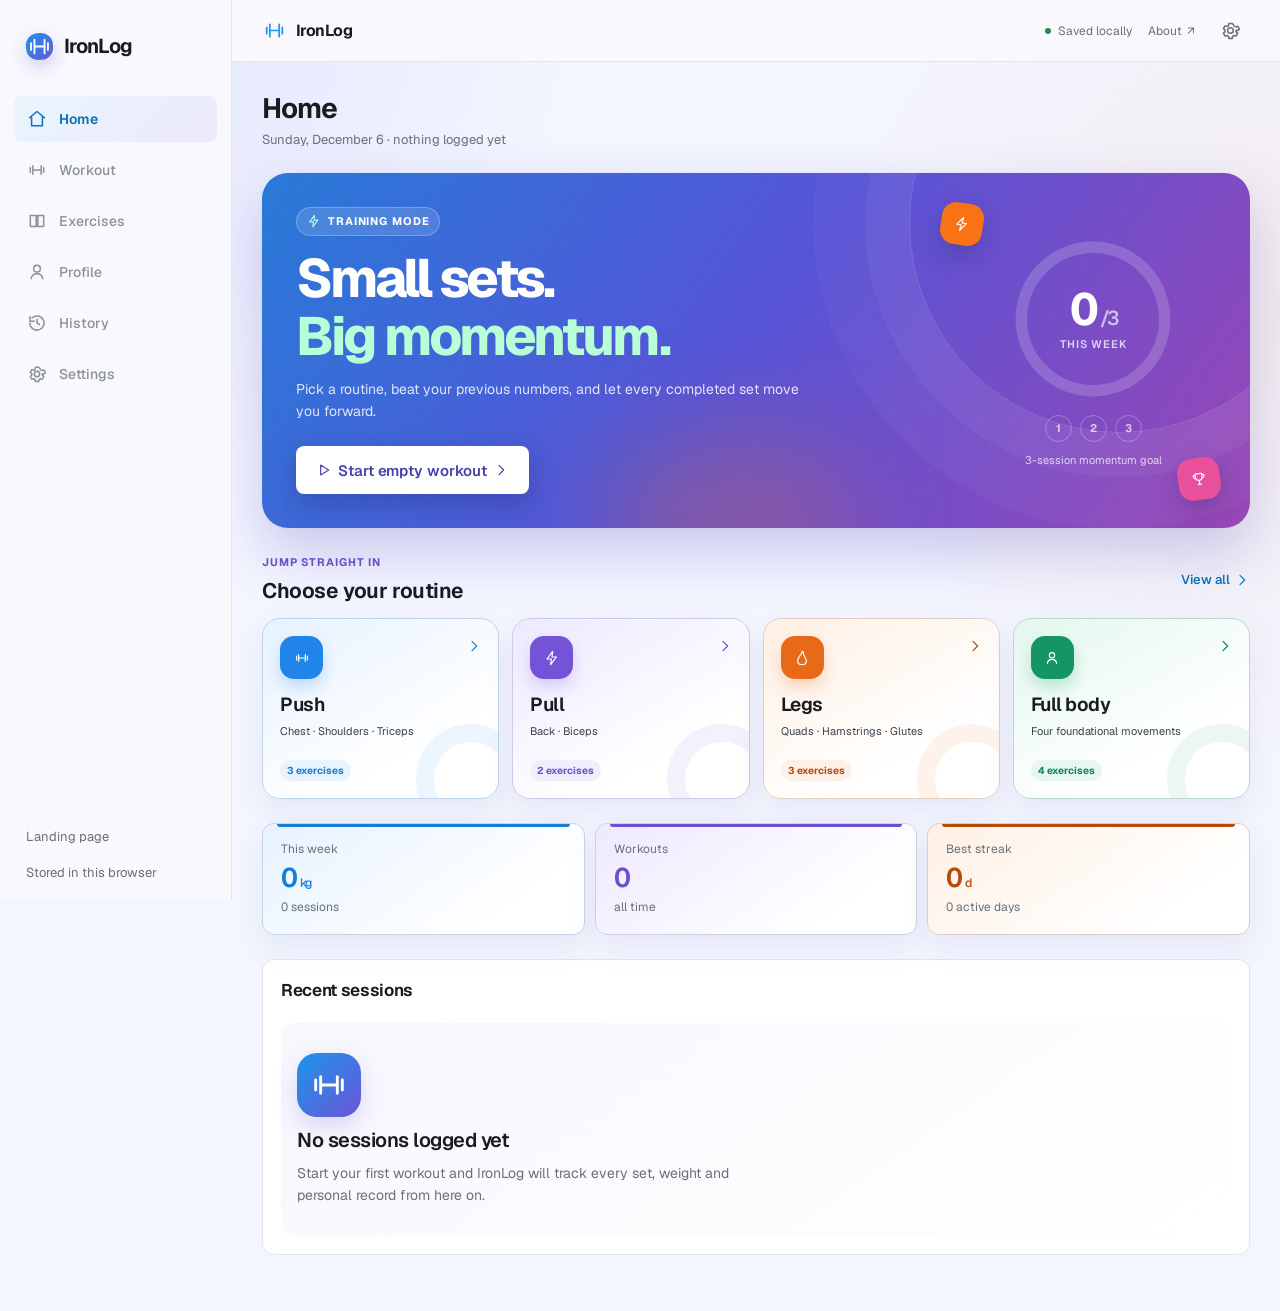
==== commit 79685ecf: "Add vibrant training motion across app and landing Co-authored-by: arena-agent <297053741+arena-agen" ====
--- a/app/index.html
+++ b/app/index.html
@@ -22,6 +22,7 @@
     <link rel="preload" href="../fonts/GeistMono-Variable.woff2" as="font" type="font/woff2" crossorigin />
     <link rel="stylesheet" href="./css/app.css" />
     <link rel="stylesheet" href="./css/kinetic.css" />
+    <link rel="stylesheet" href="./css/vibrant.css" />
     <script>
       // Apply the saved appearance before first paint. New logs use the bright,
       // blue-accented product theme; existing light/dark preferences remain intact.
--- a/app/css/vibrant.css
+++ b/app/css/vibrant.css
@@ -0,0 +1,1477 @@
+/* ==========================================================================
+   IronLog — Training Energy visual layer
+
+   Applied after the functional/base themes. Direction informed by the local
+   ui-ux-pro-max fitness palette (energy orange + success green), its motion
+   guidance, and Hevy's blue routine/previous-performance logging patterns.
+   All animation has a reduced-motion fallback; no network assets are used.
+   ========================================================================== */
+
+:root {
+  --ground: #f3f5ff;
+  --energy-blue: #1b96e8;
+  --energy-violet: #6c55d9;
+  --energy-orange: #f97316;
+  --energy-orange-ink: #b84b0b;
+  --energy-green: #22c55e;
+  --energy-pink: #e9509b;
+  --energy-cyan: #08a8bd;
+  --energy-sky-ink: #147fd4;
+  --energy-violet-ink: #6c50ce;
+  --energy-green-ink: #10845b;
+  --soft-sky: #e7f2ff;
+  --soft-violet: #eee9ff;
+  --soft-orange: #fff0e4;
+  --soft-mint: #e4f8ef;
+  --page-glow-one: rgba(99, 102, 241, 0.11);
+  --page-glow-two: rgba(249, 115, 22, 0.07);
+  --card-shadow: 0 12px 30px rgba(62, 64, 130, 0.08);
+  --card-shadow-hover: 0 20px 40px rgba(62, 64, 130, 0.15);
+  --hero-shadow: 0 24px 55px rgba(76, 65, 180, 0.25);
+}
+
+[data-theme="dark"] {
+  --ground: #0d1120;
+  --energy-orange-ink: #ffb178;
+  --energy-sky-ink: #75c5ff;
+  --energy-violet-ink: #b7a5ff;
+  --energy-green-ink: #78e4aa;
+  --soft-sky: #172c45;
+  --soft-violet: #262041;
+  --soft-orange: #38271f;
+  --soft-mint: #17352f;
+  --surface: #181e31;
+  --raised: #242c43;
+  --sunken: #141a2b;
+  --border: #303a55;
+  --border-control: #46516d;
+  --rule: #2b344c;
+  --text: #f5f7ff;
+  --text-secondary: #d9def0;
+  --muted: #aab4cd;
+  --faint: #8f9ab6;
+  --data: #66b8ff;
+  --data-pale: #192e4a;
+  --data-ink: #a9d7ff;
+  --done-bg: #173b32;
+  --done-tick: #43c47c;
+  --page-glow-one: rgba(108, 85, 217, 0.18);
+  --page-glow-two: rgba(8, 168, 189, 0.08);
+  --card-shadow: 0 14px 34px rgba(0, 0, 0, 0.24);
+  --card-shadow-hover: 0 22px 44px rgba(0, 0, 0, 0.36);
+  --hero-shadow: 0 26px 60px rgba(0, 0, 0, 0.38);
+}
+
+@media (prefers-color-scheme: dark) {
+  :root:not([data-theme="light"]) {
+    --ground: #0d1120;
+    --energy-orange-ink: #ffb178;
+    --energy-sky-ink: #75c5ff;
+    --energy-violet-ink: #b7a5ff;
+    --energy-green-ink: #78e4aa;
+    --soft-sky: #172c45;
+    --soft-violet: #262041;
+    --soft-orange: #38271f;
+    --soft-mint: #17352f;
+    --surface: #181e31;
+    --raised: #242c43;
+    --sunken: #141a2b;
+    --border: #303a55;
+    --border-control: #46516d;
+    --rule: #2b344c;
+    --text: #f5f7ff;
+    --text-secondary: #d9def0;
+    --muted: #aab4cd;
+    --faint: #8f9ab6;
+    --data: #66b8ff;
+    --data-pale: #192e4a;
+    --data-ink: #a9d7ff;
+    --done-bg: #173b32;
+    --done-tick: #43c47c;
+    --page-glow-one: rgba(108, 85, 217, 0.18);
+    --page-glow-two: rgba(8, 168, 189, 0.08);
+    --card-shadow: 0 14px 34px rgba(0, 0, 0, 0.24);
+    --card-shadow-hover: 0 22px 44px rgba(0, 0, 0, 0.36);
+    --hero-shadow: 0 26px 60px rgba(0, 0, 0, 0.38);
+  }
+}
+
+@media screen {
+  body {
+    background-color: var(--ground);
+    background-image:
+      radial-gradient(circle at 8% 0%, var(--page-glow-one), transparent 30rem),
+      radial-gradient(circle at 100% 35%, var(--page-glow-two), transparent 28rem);
+    background-attachment: fixed;
+  }
+
+  .app-topbar,
+  .sidebar {
+    background: color-mix(in srgb, var(--surface) 96%, var(--energy-violet));
+  }
+
+  .brand-mark {
+    border-radius: 12px;
+    background: linear-gradient(135deg, var(--energy-blue), var(--energy-violet));
+    color: #ffffff;
+    box-shadow: 0 7px 18px rgba(80, 85, 210, 0.25);
+    transform: rotate(-4deg);
+  }
+
+  .brand-mark svg {
+    transform: rotate(4deg);
+  }
+
+  .sidebar .nav-item {
+    transition: color 180ms ease, background-color 180ms ease, transform 180ms var(--ease-spring);
+  }
+
+  .sidebar .nav-item.is-active {
+    background: linear-gradient(135deg, var(--data-pale), color-mix(in srgb, var(--energy-violet) 13%, var(--surface)));
+    color: var(--data-ink);
+  }
+
+  .sidebar .nav-item.is-active .nav-icon {
+    animation: nav-icon-pop 360ms var(--ease-spring);
+  }
+
+  .btn,
+  .chip,
+  .icon-btn,
+  .timer-btn,
+  .tick {
+    transition: transform 160ms var(--ease-spring), box-shadow 180ms ease, background-color 180ms ease, border-color 180ms ease, color 180ms ease;
+  }
+
+  .btn-primary {
+    border-color: transparent;
+    background: linear-gradient(135deg, #0875bb, #5b49cf);
+    color: #ffffff;
+    box-shadow: 0 8px 18px rgba(64, 104, 220, 0.22);
+  }
+
+  .btn-primary:hover:not(:disabled) {
+    border-color: transparent;
+    background: linear-gradient(135deg, #078bd8, #5848cf);
+    color: #ffffff;
+    box-shadow: 0 12px 25px rgba(64, 104, 220, 0.3);
+    transform: translateY(-2px);
+  }
+
+  .btn-primary:disabled {
+    opacity: 0.48;
+    box-shadow: none;
+  }
+
+  /* ── Home: one colourful training hero, then Hevy-style routines ─────── */
+  .home-training-grid {
+    gap: 26px;
+  }
+
+  .training-hero {
+    position: relative;
+    isolation: isolate;
+    display: grid;
+    grid-template-columns: minmax(0, 1.45fr) minmax(190px, 0.55fr);
+    align-items: center;
+    gap: 28px;
+    min-height: 310px;
+    overflow: hidden;
+    padding: 34px;
+    border: 0;
+    border-radius: 26px;
+    background: linear-gradient(125deg, #287ad8 0%, #5654d7 48%, #9946b5 100%);
+    color: #ffffff;
+    box-shadow: var(--hero-shadow);
+  }
+
+  .training-hero::before {
+    position: absolute;
+    z-index: -1;
+    top: -45%;
+    right: -8%;
+    width: 420px;
+    height: 420px;
+    border: 1px solid rgba(255, 255, 255, 0.16);
+    border-radius: 50%;
+    box-shadow: 0 0 0 44px rgba(255, 255, 255, 0.045), 0 0 0 96px rgba(255, 255, 255, 0.03);
+    content: "";
+  }
+
+  .training-hero::after {
+    position: absolute;
+    z-index: -1;
+    bottom: -80px;
+    left: 34%;
+    width: 260px;
+    height: 180px;
+    border-radius: 50%;
+    background: rgba(249, 115, 22, 0.22);
+    filter: blur(50px);
+    content: "";
+  }
+
+  .training-hero .start-panel-copy {
+    position: relative;
+    z-index: 2;
+  }
+
+  .energy-badge {
+    display: inline-flex;
+    align-items: center;
+    gap: 7px;
+    min-height: 28px;
+    padding: 5px 10px;
+    border: 1px solid rgba(255, 255, 255, 0.24);
+    border-radius: 999px;
+    background: rgba(255, 255, 255, 0.13);
+    color: #ffffff;
+    font-size: 11px;
+    font-weight: 720;
+    letter-spacing: 0.08em;
+    text-transform: uppercase;
+  }
+
+  .energy-badge .icon {
+    width: 14px;
+    height: 14px;
+    color: #b8ffd8;
+  }
+
+  .training-hero h2 {
+    max-width: 620px;
+    margin: 16px 0 0;
+    color: #ffffff;
+    font-size: clamp(34px, 4.2vw, 56px);
+    font-weight: 760;
+    letter-spacing: -0.055em;
+    line-height: 0.98;
+  }
+
+  .training-hero h2 > span {
+    display: block;
+    margin-top: 6px;
+    color: #b8ffd8;
+  }
+
+  .training-hero .start-panel-copy > p {
+    max-width: 510px;
+    margin-top: 16px;
+    color: rgba(255, 255, 255, 0.84);
+    font-size: 14px;
+    line-height: 1.55;
+  }
+
+  .hero-actions {
+    display: flex;
+    flex-wrap: wrap;
+    gap: 10px;
+    margin-top: 24px;
+  }
+
+  .training-hero .btn-primary {
+    border: 0;
+    background: #ffffff;
+    color: #4542ae;
+    box-shadow: 0 10px 26px rgba(23, 25, 90, 0.25);
+  }
+
+  .training-hero .btn-primary:hover:not(:disabled) {
+    background: #f3f5ff;
+    color: #35328f;
+  }
+
+  .training-hero .btn-primary svg:last-child {
+    transition: transform 180ms var(--ease-spring);
+  }
+
+  .training-hero .btn-primary:hover svg:last-child {
+    transform: translateX(4px);
+  }
+
+  .training-hero .btn-sub {
+    border: 1px solid rgba(255, 255, 255, 0.25);
+    background: rgba(255, 255, 255, 0.1);
+    color: #ffffff;
+  }
+
+  .training-hero .btn-sub:hover {
+    background: rgba(255, 255, 255, 0.18);
+  }
+
+  .training-hero .btn-sub .btn-sub {
+    color: #d9ffd9;
+  }
+
+  .hero-goal {
+    position: relative;
+    z-index: 2;
+    display: flex;
+    align-items: center;
+    flex-direction: column;
+    justify-content: center;
+    gap: 10px;
+  }
+
+  .goal-ring {
+    position: relative;
+    width: 172px;
+    height: 172px;
+  }
+
+  .goal-ring svg {
+    width: 100%;
+    height: 100%;
+    overflow: visible;
+    transform: rotate(-90deg);
+  }
+
+  .goal-ring circle {
+    fill: none;
+    stroke-width: 8;
+  }
+
+  .goal-ring-track {
+    stroke: rgba(255, 255, 255, 0.17);
+  }
+
+  .goal-ring-value {
+    stroke: #b8ffd8;
+    stroke-dasharray: 100;
+    stroke-dashoffset: var(--goal-offset);
+    stroke-linecap: round;
+    filter: drop-shadow(0 0 5px rgba(184, 255, 216, 0.35));
+    animation: goal-ring-draw 1100ms var(--ease-expo) both;
+  }
+
+  .goal-value {
+    position: absolute;
+    inset: 0;
+    display: flex;
+    align-items: center;
+    flex-direction: column;
+    justify-content: center;
+    color: #ffffff;
+    line-height: 1;
+  }
+
+  .goal-value strong {
+    font-size: 45px;
+    font-weight: 730;
+    letter-spacing: -0.06em;
+  }
+
+  .goal-value strong small {
+    margin-left: 3px;
+    color: rgba(255, 255, 255, 0.65);
+    font-size: 20px;
+    font-weight: 550;
+  }
+
+  .goal-value > span {
+    margin-top: 7px;
+    color: rgba(255, 255, 255, 0.75);
+    font-size: 11px;
+    font-weight: 600;
+    letter-spacing: 0.08em;
+    text-transform: uppercase;
+  }
+
+  .goal-dots {
+    display: flex;
+    gap: 8px;
+  }
+
+  .goal-dots > span {
+    display: inline-flex;
+    align-items: center;
+    justify-content: center;
+    width: 27px;
+    height: 27px;
+    border: 1px solid rgba(255, 255, 255, 0.28);
+    border-radius: 50%;
+    color: rgba(255, 255, 255, 0.7);
+    font-size: 11px;
+    font-weight: 700;
+  }
+
+  .goal-dots > span.is-reached {
+    border-color: #b8ffd8;
+    background: #b8ffd8;
+    color: #24476a;
+    animation: goal-dot-pop 420ms var(--ease-spring) both;
+  }
+
+  .goal-dots > span:nth-child(2) { animation-delay: 100ms; }
+  .goal-dots > span:nth-child(3) { animation-delay: 200ms; }
+  .goal-dots .icon { width: 14px; height: 14px; }
+
+  .goal-caption {
+    color: rgba(255, 255, 255, 0.74);
+    font-size: 11px;
+    text-align: center;
+  }
+
+  .hero-spark {
+    position: absolute;
+    z-index: 3;
+    display: inline-flex;
+    align-items: center;
+    justify-content: center;
+    width: 42px;
+    height: 42px;
+    border-radius: 14px;
+    color: #ffffff;
+    box-shadow: 0 10px 24px rgba(20, 23, 80, 0.22);
+    animation: hero-float 4.5s ease-in-out infinite;
+    pointer-events: none;
+  }
+
+  .hero-spark-one {
+    top: 30px;
+    right: 27%;
+    background: var(--energy-orange);
+    transform: rotate(9deg);
+  }
+
+  .hero-spark-two {
+    right: 30px;
+    bottom: 28px;
+    background: var(--energy-pink);
+    animation-delay: -2.1s;
+    transform: rotate(-8deg);
+  }
+
+  .routine-section .section-title-row > div {
+    display: flex;
+    flex-direction: column;
+    gap: 4px;
+  }
+
+  .routine-section .section-label {
+    color: var(--energy-violet-ink);
+    font-size: 11px;
+    font-weight: 700;
+    letter-spacing: 0.08em;
+    text-transform: uppercase;
+  }
+
+  .routine-section .section-title-row h2 {
+    font-size: 21px;
+  }
+
+  .routine-grid {
+    grid-template-columns: repeat(4, minmax(0, 1fr));
+    gap: 13px;
+  }
+
+  .routine-card {
+    --routine-accent: var(--energy-blue);
+    --routine-soft: #e8f4ff;
+    position: relative;
+    isolation: isolate;
+    align-items: flex-start;
+    flex-direction: column;
+    gap: 12px;
+    min-height: 158px;
+    overflow: hidden;
+    padding: 17px;
+    border: 1px solid color-mix(in srgb, var(--routine-accent) 18%, var(--border));
+    border-radius: 18px;
+    background: linear-gradient(150deg, var(--routine-soft), var(--surface) 72%);
+    box-shadow: var(--card-shadow);
+    animation: routine-arrive 520ms var(--ease-expo) backwards;
+    animation-delay: calc(var(--routine-order) * 70ms + 100ms);
+  }
+
+  .routine-push { --routine-accent: #2184e8; --routine-soft: var(--soft-sky); --routine-ink: var(--energy-sky-ink); }
+  .routine-pull { --routine-accent: #7453d8; --routine-soft: var(--soft-violet); --routine-ink: var(--energy-violet-ink); }
+  .routine-legs { --routine-accent: #e86a18; --routine-soft: var(--soft-orange); --routine-ink: var(--energy-orange-ink); }
+  .routine-full-body { --routine-accent: #149664; --routine-soft: var(--soft-mint); --routine-ink: var(--energy-green-ink); }
+
+  .routine-card:hover {
+    border-color: color-mix(in srgb, var(--routine-accent) 48%, var(--border));
+    background: linear-gradient(150deg, var(--routine-soft), var(--surface) 82%);
+    box-shadow: var(--card-shadow-hover);
+    transform: translateY(-5px);
+  }
+
+  .routine-icon {
+    width: 43px;
+    height: 43px;
+    flex-basis: 43px;
+    border-radius: 14px;
+    background: var(--routine-accent);
+    color: #ffffff;
+    box-shadow: 0 8px 16px color-mix(in srgb, var(--routine-accent) 24%, transparent);
+    transition: transform 240ms var(--ease-spring);
+  }
+
+  .routine-card:hover .routine-icon {
+    transform: rotate(-7deg) scale(1.08);
+  }
+
+  .routine-copy {
+    gap: 4px;
+  }
+
+  .routine-copy strong {
+    font-size: 19px;
+    letter-spacing: -0.025em;
+  }
+
+  .routine-copy small {
+    min-height: 29px;
+    color: var(--text-secondary);
+    font-size: 11px;
+  }
+
+  .routine-count {
+    align-self: flex-start;
+    margin-top: 3px;
+    padding: 3px 7px;
+    border-radius: 999px;
+    background: color-mix(in srgb, var(--routine-accent) 10%, var(--surface));
+    color: var(--routine-ink);
+    font-size: 10px;
+    font-weight: 700;
+  }
+
+  .routine-go {
+    position: absolute;
+    top: 19px;
+    right: 16px;
+    color: var(--routine-ink);
+    transition: transform 180ms var(--ease-spring);
+  }
+
+  .routine-card:hover .routine-go {
+    transform: translateX(3px);
+  }
+
+  .routine-shine {
+    position: absolute;
+    z-index: -1;
+    right: -28px;
+    bottom: -36px;
+    width: 110px;
+    height: 110px;
+    border: 18px solid color-mix(in srgb, var(--routine-accent) 8%, transparent);
+    border-radius: 50%;
+    pointer-events: none;
+  }
+
+  /* ── Real metrics get colour without inventing data ───────────────────── */
+  .tile {
+    --tile-accent: var(--energy-blue);
+    --tile-soft: #e8f4ff;
+  }
+
+  .tone-sky { --tile-accent: var(--energy-sky-ink); --tile-soft: var(--soft-sky); }
+  .tone-violet { --tile-accent: var(--energy-violet-ink); --tile-soft: var(--soft-violet); }
+  .tone-orange { --tile-accent: var(--energy-orange-ink); --tile-soft: var(--soft-orange); }
+  .tone-mint { --tile-accent: var(--energy-green-ink); --tile-soft: var(--soft-mint); }
+
+  .tile-grid > .tile:nth-child(n),
+  .tile-grid-4 > .tile:nth-child(n) {
+    position: relative;
+    overflow: hidden;
+    border-color: color-mix(in srgb, var(--tile-accent) 15%, var(--border));
+    background: linear-gradient(145deg, var(--tile-soft), var(--surface) 78%);
+    box-shadow: var(--card-shadow);
+  }
+
+  .tile-grid > .tile:nth-child(n)::before,
+  .tile-grid-4 > .tile:nth-child(n)::before {
+    position: absolute;
+    top: 0;
+    right: 14px;
+    left: 14px;
+    height: 3px;
+    border-radius: 0 0 4px 4px;
+    background: var(--tile-accent);
+    content: "";
+  }
+
+  .tile-grid .tile-value,
+  .tile-grid-4 .tile-value {
+    color: var(--tile-accent);
+  }
+
+  .active-banner {
+    position: relative;
+    overflow: hidden;
+    border: 0;
+    border-radius: 22px;
+    background: linear-gradient(125deg, #287ad8, #6254d7 62%, #8d45b1);
+    color: #ffffff;
+    box-shadow: var(--hero-shadow);
+  }
+
+  .active-banner::after {
+    position: absolute;
+    right: -30px;
+    bottom: -75px;
+    width: 220px;
+    height: 220px;
+    border: 28px solid rgba(255, 255, 255, 0.08);
+    border-radius: 50%;
+    content: "";
+    pointer-events: none;
+  }
+
+  .active-banner-text h2,
+  .active-banner-text p {
+    color: #ffffff;
+  }
+
+  .active-banner-text p { opacity: 0.78; }
+
+  .pill-live {
+    background: #b8ffd8;
+    color: #185a43;
+  }
+
+  .active-banner .btn-primary {
+    position: relative;
+    z-index: 1;
+    background: #ffffff;
+    color: #4b46b4;
+  }
+
+  .session-avatar {
+    background: linear-gradient(135deg, var(--energy-blue), var(--energy-violet));
+    color: #ffffff;
+    box-shadow: 0 7px 16px rgba(86, 84, 215, 0.18);
+  }
+
+  .session-row {
+    border-radius: 12px;
+    transition: background-color 180ms ease, transform 180ms var(--ease-spring);
+  }
+
+  .session-row:hover {
+    background: color-mix(in srgb, var(--energy-violet) 6%, var(--surface));
+    transform: translateX(3px);
+  }
+
+  .view-home > .panel > .empty {
+    border-radius: 14px;
+    background: linear-gradient(145deg, color-mix(in srgb, var(--energy-violet) 5%, var(--surface)), var(--surface));
+  }
+
+  .empty-mark {
+    display: inline-flex;
+    align-items: center;
+    justify-content: center;
+    width: 64px;
+    height: 64px;
+    border-radius: 20px;
+    background: linear-gradient(135deg, var(--energy-blue), var(--energy-violet));
+    color: #ffffff;
+    box-shadow: 0 10px 24px rgba(86, 84, 215, 0.2);
+  }
+
+  /* ── Workout launcher and live Hevy logging workflow ─────────────────── */
+  .workout-launch {
+    position: relative;
+    isolation: isolate;
+    display: grid;
+    grid-template-columns: minmax(0, 1fr) auto;
+    align-items: center;
+    gap: 24px;
+    overflow: hidden;
+    padding: 28px;
+    border: 0;
+    border-radius: 22px;
+    background: linear-gradient(125deg, #287ad8, #5c53d8 62%, #8e45b1);
+    color: #ffffff;
+    box-shadow: var(--hero-shadow);
+  }
+
+  .workout-launch h2 {
+    margin: 13px 0 0;
+    color: #ffffff;
+    font-size: clamp(25px, 3vw, 36px);
+    letter-spacing: -0.045em;
+    line-height: 1.05;
+  }
+
+  .workout-launch p {
+    max-width: 580px;
+    margin: 10px 0 0;
+    color: rgba(255, 255, 255, 0.8);
+    font-size: 13px;
+  }
+
+  .workout-launch .btn-primary {
+    position: relative;
+    z-index: 2;
+    background: #ffffff;
+    color: #4a45ae;
+    white-space: nowrap;
+  }
+
+  .launch-mark {
+    position: absolute;
+    z-index: -1;
+    right: 17%;
+    bottom: -46px;
+    color: rgba(255, 255, 255, 0.09);
+    transform: rotate(-18deg);
+    pointer-events: none;
+  }
+
+  .launch-mark .icon {
+    width: 180px;
+    height: 180px;
+    stroke-width: 1.2;
+  }
+
+  .logger-head {
+    position: relative;
+    overflow: hidden;
+    padding: 23px;
+    border: 0;
+    border-radius: 21px;
+    background: linear-gradient(130deg, #223a72, #4a3f91 65%, #6c3c8c);
+    color: #ffffff;
+    box-shadow: 0 16px 36px rgba(48, 52, 125, 0.2);
+  }
+
+  .logger-head::after {
+    position: absolute;
+    top: -75px;
+    right: 12%;
+    width: 190px;
+    height: 190px;
+    border: 25px solid rgba(255, 255, 255, 0.055);
+    border-radius: 50%;
+    content: "";
+    pointer-events: none;
+  }
+
+  .logger-title,
+  .logger-metrics,
+  .logger-finish {
+    position: relative;
+    z-index: 1;
+  }
+
+  .logger-kicker,
+  .logger-metrics small {
+    color: rgba(255, 255, 255, 0.68);
+  }
+
+  input.logger-name {
+    color: #ffffff;
+  }
+
+  .logger-metrics strong {
+    color: #ffffff;
+  }
+
+  .logger-metrics > span:first-child strong {
+    color: #b8ffd8;
+  }
+
+  .logger-finish {
+    border: 0;
+    background: #b8ffd8;
+    color: #1d493e;
+    box-shadow: 0 8px 20px rgba(14, 24, 65, 0.2);
+  }
+
+  .logger-finish:hover:not(:disabled) {
+    background: #d2ffe6;
+    color: #163c33;
+  }
+
+  .exercise-card {
+    --exercise-accent: var(--energy-blue);
+    --exercise-ink: #0875bb;
+    --exercise-soft: #e8f4ff;
+    border: 1px solid color-mix(in srgb, var(--exercise-accent) 17%, var(--border));
+    border-top: 4px solid var(--exercise-accent);
+    border-radius: 18px;
+    box-shadow: var(--card-shadow);
+    animation: exercise-arrive 460ms var(--ease-expo) backwards;
+    animation-delay: calc(var(--exercise-order) * 65ms);
+  }
+
+  .exercise-card[data-muscle="chest"],
+  .exercise-card[data-muscle="shoulders"] { --exercise-accent: #2184e8; --exercise-ink: #0875bb; --exercise-soft: #e7f2ff; }
+  .exercise-card[data-muscle="back"],
+  .exercise-card[data-muscle="triceps"],
+  .exercise-card[data-muscle="forearms"] { --exercise-accent: #7453d8; --exercise-ink: #6242c0; --exercise-soft: #eee9ff; }
+  .exercise-card[data-muscle="quads"],
+  .exercise-card[data-muscle="hamstrings"],
+  .exercise-card[data-muscle="glutes"],
+  .exercise-card[data-muscle="calves"] { --exercise-accent: #e86a18; --exercise-ink: #b84b0b; --exercise-soft: #fff0e4; }
+  .exercise-card[data-muscle="biceps"] { --exercise-accent: #d94791; --exercise-ink: #b62c73; --exercise-soft: #ffebf5; }
+  .exercise-card[data-muscle="core"],
+  .exercise-card[data-muscle="other"] { --exercise-accent: #149664; --exercise-ink: #087a4b; --exercise-soft: #e4f8ef; }
+  .exercise-card[data-muscle="cardio"] { --exercise-accent: #df4c59; --exercise-ink: #bd3542; --exercise-soft: #ffebee; }
+
+  .exercise-label {
+    display: block;
+    margin-bottom: 3px;
+    color: var(--exercise-accent);
+    font-size: 9px;
+    font-weight: 760;
+    letter-spacing: 0.1em;
+    text-transform: uppercase;
+  }
+
+  .exercise-head h3 {
+    color: var(--exercise-ink);
+  }
+
+  .exercise-thumb {
+    border: 2px solid var(--exercise-soft);
+    background: var(--exercise-soft);
+  }
+
+  .exercise-rest {
+    color: var(--exercise-ink);
+  }
+
+  .set-row.is-done {
+    background: var(--done-bg);
+    box-shadow: inset 3px 0 0 var(--done-tick);
+  }
+
+  .tick.is-on {
+    border-color: transparent;
+    background: linear-gradient(135deg, #35bd71, #159b62);
+    color: #ffffff;
+    box-shadow: 0 6px 14px rgba(34, 197, 94, 0.24);
+  }
+
+  .just-completed {
+    animation: set-confirmed 560ms var(--ease-spring);
+  }
+
+  .is-ticking .tick.is-on {
+    animation: tick-confirmed 480ms var(--ease-spring);
+  }
+
+  .timer-bar {
+    border: 1px solid color-mix(in srgb, var(--energy-violet) 20%, var(--border));
+    box-shadow: var(--card-shadow);
+  }
+
+  .timer-track {
+    height: 8px;
+    overflow: hidden;
+    border-radius: 999px;
+  }
+
+  .timer-fill {
+    border-radius: 999px;
+    background: linear-gradient(90deg, var(--energy-blue), var(--energy-violet), var(--energy-orange), var(--energy-blue));
+    background-size: 240% 100%;
+    animation: timer-energy 2.8s linear infinite;
+  }
+
+  .timer-icon,
+  .timer-read {
+    color: var(--energy-violet-ink) !important;
+  }
+
+  .timer-icon {
+    animation: timer-icon-pulse 2s ease-in-out infinite;
+  }
+
+  /* ── Profile, library and sheets share the same colour language ───────── */
+  .profile-view-head {
+    padding: 18px;
+    border: 1px solid color-mix(in srgb, var(--energy-violet) 13%, var(--border));
+    border-radius: 20px;
+    background: linear-gradient(135deg, color-mix(in srgb, var(--energy-violet) 9%, var(--surface)), var(--surface));
+  }
+
+  .profile-avatar {
+    background: linear-gradient(135deg, var(--energy-blue), var(--energy-violet));
+    color: #ffffff;
+    box-shadow: 0 9px 20px rgba(86, 84, 215, 0.2);
+  }
+
+  .profile-shortcuts a.is-active {
+    background: linear-gradient(135deg, var(--energy-blue), var(--energy-violet));
+    color: #ffffff;
+    box-shadow: 0 6px 15px rgba(86, 84, 215, 0.18);
+  }
+
+  .dist-fill {
+    background: linear-gradient(90deg, var(--energy-blue), var(--energy-violet));
+  }
+
+  .pr-value-accent {
+    color: var(--energy-orange-ink);
+  }
+
+  .library-row,
+  .picker-row {
+    --exercise-soft: var(--raised);
+  }
+
+  .library-row[data-muscle="chest"] .exercise-thumb,
+  .library-row[data-muscle="shoulders"] .exercise-thumb,
+  .picker-row[data-muscle="chest"] .exercise-thumb,
+  .picker-row[data-muscle="shoulders"] .exercise-thumb { background: #e7f2ff; }
+  .library-row[data-muscle="back"] .exercise-thumb,
+  .library-row[data-muscle="triceps"] .exercise-thumb,
+  .picker-row[data-muscle="back"] .exercise-thumb,
+  .picker-row[data-muscle="triceps"] .exercise-thumb { background: #eee9ff; }
+  .library-row[data-muscle="quads"] .exercise-thumb,
+  .library-row[data-muscle="hamstrings"] .exercise-thumb,
+  .library-row[data-muscle="glutes"] .exercise-thumb,
+  .picker-row[data-muscle="quads"] .exercise-thumb,
+  .picker-row[data-muscle="hamstrings"] .exercise-thumb,
+  .picker-row[data-muscle="glutes"] .exercise-thumb { background: #fff0e4; }
+  .library-row[data-muscle="core"] .exercise-thumb,
+  .picker-row[data-muscle="core"] .exercise-thumb { background: #e4f8ef; }
+
+  .library-row .exercise-thumb,
+  .picker-row .exercise-thumb {
+    transition: transform 220ms var(--ease-spring), background-color 180ms ease;
+  }
+
+  .library-row:hover .exercise-thumb,
+  .picker-row:hover .exercise-thumb {
+    transform: scale(1.08) rotate(-3deg);
+  }
+
+  .library-row:hover,
+  .picker-row:hover {
+    background: color-mix(in srgb, var(--energy-violet) 5%, var(--surface));
+  }
+
+  .chip.is-active {
+    border-color: transparent;
+    background: linear-gradient(135deg, var(--energy-blue), var(--energy-violet));
+    color: #ffffff;
+    box-shadow: 0 5px 12px rgba(86, 84, 215, 0.18);
+  }
+
+  .sheet-panel,
+  .sheet-panel-sm {
+    box-shadow: inset 0 4px 0 var(--energy-violet), var(--shadow-float);
+  }
+
+  /* ── History, recent sessions and settings stay colourful too ────────── */
+  .session-row {
+    border: 1px solid color-mix(in srgb, var(--energy-blue) 13%, var(--border));
+    border-left: 4px solid var(--energy-blue);
+    border-radius: 14px;
+    background: linear-gradient(110deg, color-mix(in srgb, var(--energy-blue) 5%, var(--surface)), var(--surface));
+    transition: transform 200ms var(--ease-spring), box-shadow 200ms ease;
+  }
+
+  .session-row:hover {
+    box-shadow: var(--card-shadow);
+    transform: translateX(4px);
+  }
+
+  .history-item {
+    --history-accent: var(--energy-blue);
+    margin-bottom: 12px;
+    overflow: hidden;
+    border: 1px solid color-mix(in srgb, var(--history-accent) 16%, var(--border));
+    border-radius: 16px;
+    background: linear-gradient(115deg, color-mix(in srgb, var(--history-accent) 6%, var(--surface)), var(--surface) 60%);
+    box-shadow: var(--card-shadow);
+  }
+
+  .history-item:nth-child(4n + 2) { --history-accent: var(--energy-violet); }
+  .history-item:nth-child(4n + 3) { --history-accent: var(--energy-orange-ink); }
+  .history-item:nth-child(4n + 4) { --history-accent: var(--energy-green); }
+
+  .history-date {
+    border-radius: 12px;
+    background: color-mix(in srgb, var(--history-accent) 13%, var(--surface));
+    color: var(--history-accent);
+  }
+
+  .history-name {
+    color: var(--text);
+  }
+
+  .history-chev {
+    color: var(--history-accent);
+  }
+
+  .history-item.is-open {
+    box-shadow: inset 0 3px 0 var(--history-accent), var(--card-shadow-hover);
+  }
+
+  .month-title {
+    color: var(--energy-violet-ink);
+  }
+
+  .detail-records {
+    border: 1px solid color-mix(in srgb, var(--energy-orange) 22%, var(--border));
+    border-radius: 12px;
+    background: color-mix(in srgb, var(--energy-orange) 7%, var(--surface));
+  }
+
+  .chart-bar {
+    fill: var(--energy-violet);
+    transition: fill 180ms ease, opacity 180ms ease;
+  }
+
+  .chart-bar:hover {
+    fill: var(--energy-orange);
+  }
+
+  .view-settings .panel {
+    --settings-accent: var(--energy-blue);
+    border-top: 3px solid var(--settings-accent);
+    box-shadow: var(--card-shadow);
+  }
+
+  .view-settings .panel:nth-of-type(4n + 2) { --settings-accent: var(--energy-violet); }
+  .view-settings .panel:nth-of-type(4n + 3) { --settings-accent: var(--energy-orange); }
+  .view-settings .panel:nth-of-type(4n + 4) { --settings-accent: var(--energy-green); }
+
+  .view-settings .panel-head h2 {
+    color: var(--text);
+  }
+
+  .view-settings .panel-head .icon {
+    color: var(--settings-accent);
+  }
+
+  .segment.is-active {
+    border-color: transparent;
+    background: linear-gradient(135deg, var(--energy-blue), var(--energy-violet));
+    color: #ffffff;
+    box-shadow: 0 5px 13px rgba(86, 84, 215, 0.18);
+  }
+
+  .fact-list dd {
+    color: var(--energy-violet-ink);
+  }
+
+  #summary-content {
+    padding: 26px;
+    overflow-y: auto;
+  }
+
+  .summary {
+    gap: 16px;
+    text-align: center;
+  }
+
+  .summary h2 {
+    margin: 0;
+    font-size: 28px;
+    letter-spacing: -0.035em;
+  }
+
+  .summary-mark {
+    position: relative;
+    align-self: center;
+    justify-content: center;
+    width: 66px;
+    height: 66px;
+    flex: 0 0 66px;
+    border-radius: 21px;
+    background: linear-gradient(135deg, var(--energy-orange), var(--energy-pink));
+    color: #ffffff;
+    box-shadow: 0 12px 26px rgba(233, 80, 155, 0.24);
+  }
+
+  .summary-mark > .icon {
+    width: 31px;
+    height: 31px;
+  }
+
+  .summary-cheer {
+    margin: -8px 0 0;
+    color: var(--energy-violet-ink);
+    font-size: 14px;
+    font-weight: 650;
+  }
+
+  .summary-name {
+    color: var(--text-secondary);
+    font-size: 16px;
+  }
+
+  .summary-grid {
+    gap: 8px;
+    overflow: visible;
+    border: 0;
+    background: transparent;
+  }
+
+  .summary-grid > div {
+    display: flex;
+    min-width: 0;
+    flex-direction: column;
+    gap: 3px;
+    padding: 14px 8px;
+    border-radius: 12px;
+    background: color-mix(in srgb, var(--energy-blue) 6%, var(--surface));
+  }
+
+  .summary-grid > div:nth-child(2) { background: color-mix(in srgb, var(--energy-violet) 8%, var(--surface)); }
+  .summary-grid > div:nth-child(3) { background: color-mix(in srgb, var(--energy-orange) 8%, var(--surface)); }
+  .summary-grid > div:nth-child(4) { background: color-mix(in srgb, var(--energy-green) 8%, var(--surface)); }
+
+  .summary-grid strong {
+    color: var(--text);
+    font-size: 22px;
+    font-variant-numeric: tabular-nums;
+  }
+
+  .summary-grid span {
+    color: var(--muted);
+    font-size: 11px;
+  }
+
+  .summary-records {
+    gap: 12px;
+    padding: 16px;
+    border: 1px solid color-mix(in srgb, var(--energy-orange) 20%, var(--border));
+    border-radius: 14px;
+    background: color-mix(in srgb, var(--energy-orange) 7%, var(--surface));
+    text-align: left;
+  }
+
+  .summary-records h3 {
+    display: flex;
+    align-items: center;
+    gap: 7px;
+    margin: 0;
+    color: var(--energy-orange-ink);
+    font-size: 15px;
+  }
+
+  .summary-records ul {
+    display: grid;
+    gap: 9px;
+    margin: 0;
+    padding: 0;
+    list-style: none;
+  }
+
+  .summary-records li {
+    display: flex;
+    flex-wrap: wrap;
+    justify-content: space-between;
+    gap: 3px 12px;
+  }
+
+  .summary-records li span {
+    color: var(--muted);
+    font-size: 11px;
+    text-align: right;
+  }
+
+  .summary-actions {
+    display: flex;
+    flex-direction: column;
+    gap: 8px;
+    margin-top: 2px;
+  }
+
+  .toast-accent {
+    border-color: transparent;
+    background: linear-gradient(135deg, #4c64d8, #8a45b2);
+    color: #ffffff;
+  }
+
+  .pr-burst i:nth-child(3n + 1) { background: var(--energy-orange); }
+  .pr-burst i:nth-child(3n + 2) { background: var(--energy-green); }
+  .pr-burst i:nth-child(3n) { background: var(--energy-pink); }
+
+  .main.is-entering {
+    animation: vibrant-route-enter 420ms var(--ease-expo) both;
+  }
+
+  @keyframes vibrant-route-enter {
+    from { opacity: 0; transform: translate3d(0, 14px, 0) scale(0.992); }
+    to { opacity: 1; transform: translate3d(0, 0, 0) scale(1); }
+  }
+
+  @keyframes nav-icon-pop {
+    0% { transform: scale(0.72) rotate(-8deg); }
+    100% { transform: scale(1) rotate(0); }
+  }
+
+  @keyframes goal-ring-draw {
+    from { stroke-dashoffset: 100; }
+    to { stroke-dashoffset: var(--goal-offset); }
+  }
+
+  @keyframes goal-dot-pop {
+    from { opacity: 0; transform: scale(0.4); }
+    to { opacity: 1; transform: scale(1); }
+  }
+
+  @keyframes hero-float {
+    0%, 100% { translate: 0 0; }
+    50% { translate: 0 -9px; }
+  }
+
+  @keyframes routine-arrive {
+    from { opacity: 0; transform: translate3d(0, 18px, 0) scale(0.97); }
+    to { opacity: 1; transform: translate3d(0, 0, 0) scale(1); }
+  }
+
+  @keyframes exercise-arrive {
+    from { opacity: 0; transform: translate3d(0, 12px, 0); }
+    to { opacity: 1; transform: translate3d(0, 0, 0); }
+  }
+
+  @keyframes set-confirmed {
+    0% { transform: scale(0.985); box-shadow: inset 3px 0 0 var(--done-tick), 0 0 0 0 rgba(34, 197, 94, 0.28); }
+    55% { transform: scale(1.008); box-shadow: inset 3px 0 0 var(--done-tick), 0 0 0 9px rgba(34, 197, 94, 0); }
+    100% { transform: scale(1); box-shadow: inset 3px 0 0 var(--done-tick), 0 0 0 0 rgba(34, 197, 94, 0); }
+  }
+
+  @keyframes tick-confirmed {
+    0% { transform: scale(0.55) rotate(-14deg); }
+    65% { transform: scale(1.14) rotate(3deg); }
+    100% { transform: scale(1) rotate(0); }
+  }
+
+  @keyframes timer-energy {
+    to { background-position: -240% 0; }
+  }
+
+  @keyframes timer-icon-pulse {
+    0%, 100% { opacity: 0.72; transform: scale(1); }
+    50% { opacity: 1; transform: scale(1.08); }
+  }
+}
+
+/* Routine cards remain four-across only when each has enough reading room. */
+@media screen and (max-width: 1199px) {
+  .routine-grid {
+    grid-template-columns: repeat(2, minmax(0, 1fr));
+  }
+
+  .routine-card {
+    min-height: 138px;
+  }
+}
+
+@media screen and (min-width: 900px) {
+  .home-training-grid {
+    grid-template-columns: minmax(0, 1fr);
+  }
+
+  .main {
+    padding-top: 30px;
+  }
+}
+
+@media screen and (max-width: 720px) {
+  .training-hero {
+    grid-template-columns: minmax(0, 1fr) 140px;
+    min-height: 300px;
+    padding: 25px;
+  }
+
+  .goal-ring {
+    width: 132px;
+    height: 132px;
+  }
+
+  .goal-value strong { font-size: 34px; }
+  .goal-value strong small { font-size: 16px; }
+  .hero-spark-one { right: 23%; }
+
+  .workout-launch {
+    grid-template-columns: minmax(0, 1fr);
+  }
+
+  .workout-launch .btn-primary {
+    justify-self: start;
+  }
+}
+
+@media screen and (max-width: 619px) {
+  body {
+    background-attachment: scroll;
+  }
+
+  .main {
+    padding-top: 18px;
+  }
+
+  .training-hero {
+    display: block;
+    min-height: 350px;
+    padding: 22px;
+    border-radius: 22px;
+  }
+
+  .training-hero h2 {
+    max-width: calc(100% - 106px);
+    margin-top: 14px;
+    font-size: 30px;
+    line-height: 1.02;
+  }
+
+  .training-hero .start-panel-copy > p {
+    margin-top: 17px;
+    font-size: 13px;
+  }
+
+  .training-hero .energy-badge {
+    max-width: calc(100% - 104px);
+    font-size: 9px;
+  }
+
+  .hero-goal {
+    position: absolute;
+    top: 18px;
+    right: 15px;
+    gap: 5px;
+  }
+
+  .goal-ring {
+    width: 88px;
+    height: 88px;
+  }
+
+  .goal-ring circle { stroke-width: 7; }
+  .goal-value strong { font-size: 25px; }
+  .goal-value strong small { font-size: 12px; }
+  .goal-value > span { margin-top: 4px; font-size: 7px; }
+  .goal-dots { gap: 4px; }
+  .goal-dots > span { width: 18px; height: 18px; font-size: 8px; }
+  .goal-dots .icon { width: 10px; height: 10px; }
+  .goal-caption { display: none; }
+  .hero-spark { display: none; }
+
+  .hero-actions {
+    align-items: stretch;
+    flex-direction: column;
+    margin-top: 20px;
+  }
+
+  .hero-actions .btn {
+    width: 100%;
+  }
+
+  .routine-grid {
+    gap: 10px;
+  }
+
+  .routine-card {
+    min-height: 148px;
+    padding: 14px;
+    border-radius: 16px;
+  }
+
+  .routine-copy strong { font-size: 18px; }
+  .routine-copy small { min-height: 42px; font-size: 10px; }
+  .routine-go { top: 16px; right: 12px; }
+  .routine-icon { width: 39px; height: 39px; flex-basis: 39px; }
+
+  .workout-launch {
+    padding: 22px;
+  }
+
+  .workout-launch .btn-primary {
+    width: 100%;
+  }
+
+  .launch-mark {
+    right: -20px;
+  }
+
+  .logger-head {
+    padding: 18px;
+    border-radius: 18px;
+  }
+
+  .logger-metrics {
+    gap: 8px;
+  }
+
+  .logger-metrics strong {
+    font-size: 17px;
+  }
+
+  .exercise-card {
+    border-radius: 16px;
+  }
+
+  .profile-view-head {
+    padding: 14px;
+  }
+}
+
+@media screen and (max-width: 370px) {
+  .training-hero {
+    min-height: 372px;
+    padding: 19px;
+  }
+
+  .training-hero h2 {
+    max-width: calc(100% - 88px);
+    font-size: 27px;
+  }
+
+  .hero-goal { right: 11px; }
+  .goal-ring { width: 76px; height: 76px; }
+  .goal-dots { display: none; }
+
+  .routine-card {
+    min-height: 154px;
+    padding: 12px;
+  }
+
+  .routine-copy small {
+    min-height: 44px;
+  }
+}
+
+@media (prefers-reduced-motion: reduce) {
+  .hero-spark,
+  .goal-ring-value,
+  .goal-dots > span,
+  .routine-card,
+  .exercise-card,
+  .just-completed,
+  .is-ticking .tick.is-on,
+  .timer-fill,
+  .timer-icon,
+  .sidebar .nav-item.is-active .nav-icon,
+  .main.is-entering {
+    animation: none !important;
+  }
+
+  .goal-ring-value {
+    stroke-dashoffset: var(--goal-offset) !important;
+  }
+
+  .training-hero,
+  .routine-card,
+  .exercise-card,
+  .library-row .exercise-thumb,
+  .picker-row .exercise-thumb,
+  .session-row {
+    transform: none !important;
+    translate: none !important;
+  }
+}
+
+@media print {
+  body {
+    background: #ffffff;
+  }
+
+  .training-hero,
+  .workout-launch,
+  .logger-head {
+    box-shadow: none;
+  }
+}
